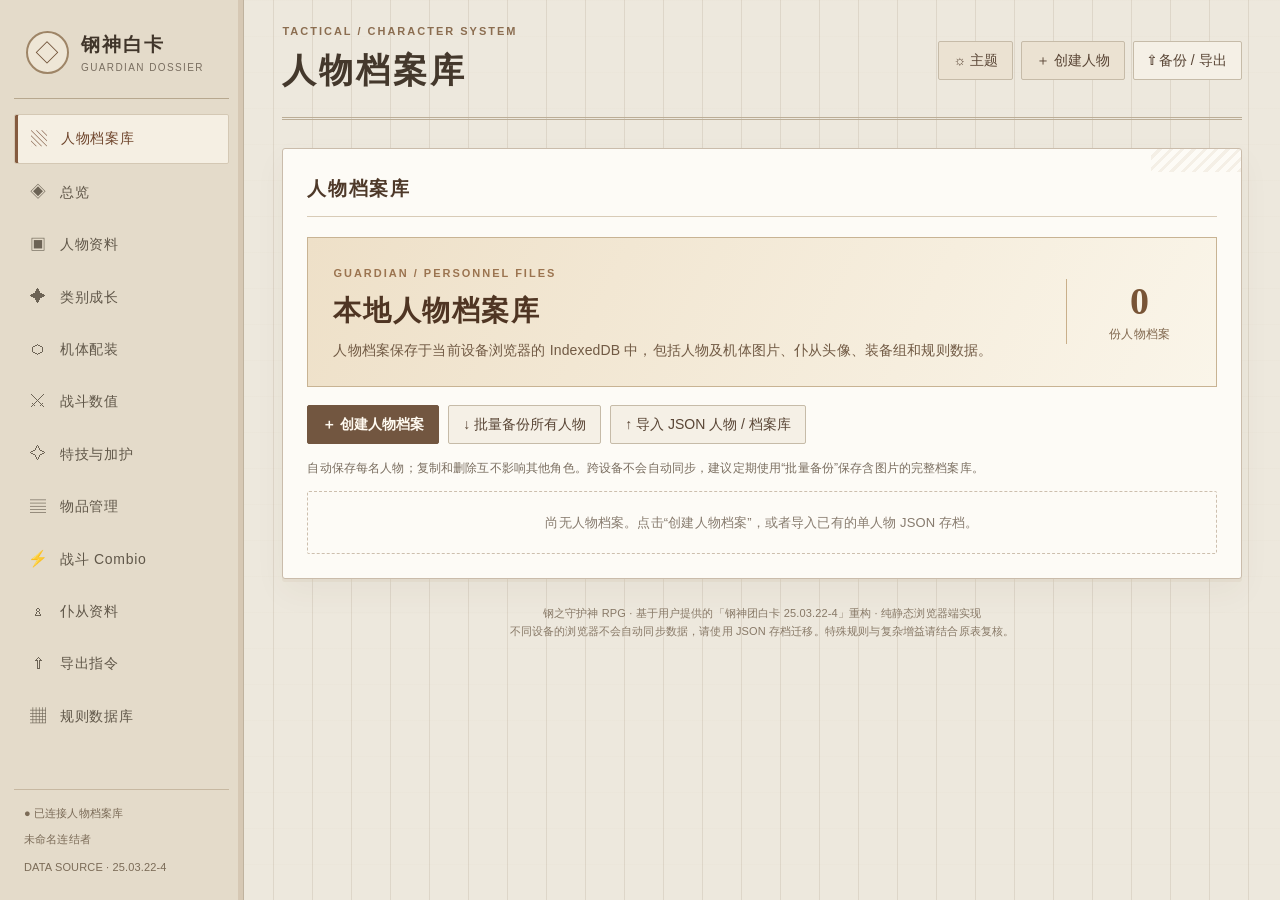
==== index.html @ dcc7971b "Add files via upload" ====
<!doctype html><html lang="zh-CN"><head><meta charset="utf-8"><meta name="viewport" content="width=device-width,initial-scale=1,user-scalable=yes"><meta name="theme-color" content="#0b111e"><meta name="description" content="钢之守护神 RPG 人物白卡网页版，离线角色管理、战斗计算、装备、特技、机器人指令导出。"><title>钢神白卡 · 跨端角色管理</title><style>
:root{--bg:#0b111e;--surface:#121c2b;--surface2:#182538;--line:#293a4f;--text:#ebf2ff;--muted:#93a8c1;--accent:#64d8e4;--accent2:#788cff;--orange:#ffca83;--danger:#ff8394;--good:#65e3b1;--input:#0c1625;--shadow:0 20px 55px #02050a40;--radius:16px;color-scheme:dark}*{box-sizing:border-box}html{scroll-behavior:smooth}body{margin:0;min-height:100vh;background:radial-gradient(circle at 85% -15%,#223c5b 0,transparent 40%),var(--bg);color:var(--text);font:14px/1.55 -apple-system,BlinkMacSystemFont,"Segoe UI","Noto Sans SC","Microsoft Yahei",sans-serif}button,input,select,textarea{font:inherit}button{cursor:pointer}a{color:var(--accent)}::selection{background:#4b8793;color:white}.layout{display:grid;grid-template-columns:244px minmax(0,1fr);min-height:100vh}.sidebar{position:sticky;top:0;align-self:start;height:100vh;background:#0a1321ed;border-right:1px solid var(--line);padding:24px 14px;display:flex;flex-direction:column;gap:15px;z-index:4}.brand{display:flex;align-items:center;gap:12px;padding:5px 12px 21px;border-bottom:1px solid var(--line)}.mark{display:grid;place-items:center;width:43px;height:43px;border:1px solid #6ce4f388;background:linear-gradient(135deg,#1c4c5e,#273458);border-radius:12px;color:#c3fbff;font-size:24px;box-shadow:0 0 32px #36bcca2b}.brand strong{font-size:17px;letter-spacing:2px}.brand small{color:var(--muted);display:block;letter-spacing:1.4px;font-size:10px}.navlist{display:grid;gap:4px;overflow:auto}.navlink{background:transparent;color:var(--muted);border:0;border-radius:10px;width:100%;text-align:left;display:flex;gap:10px;align-items:center;padding:11px 13px}.navlink:hover{background:#1b2c3f;color:var(--text)}.navlink.active{background:linear-gradient(90deg,#213d4d,#1e3148);color:#b7f5ff;box-shadow:inset 3px 0 var(--accent)}.navlink .symbol{font-size:16px;opacity:.9;width:23px;text-align:center}.side-bottom{margin-top:auto;color:var(--muted);font-size:11px;padding:14px 10px 0;border-top:1px solid var(--line)}.side-bottom b{color:var(--good)}.main{min-width:0;padding:22px clamp(18px,3vw,48px) 60px;max-width:1550px;width:100%;margin:0 auto}.topbar{display:flex;justify-content:space-between;gap:20px;align-items:center;margin-bottom:28px}.crumb{font-size:11px;color:var(--muted);letter-spacing:2px;text-transform:uppercase}.topbar h1{font-size:clamp(24px,2.5vw,34px);letter-spacing:1px;margin:3px 0 0;font-weight:750}.topbuttons{display:flex;flex-wrap:wrap;gap:8px}.btn{border:1px solid var(--line);background:#1b2c40;color:var(--text);border-radius:10px;padding:9px 14px;line-height:1.35;transition:.15s}.btn:hover{border-color:var(--accent);transform:translateY(-1px)}.btn.primary{background:linear-gradient(120deg,#36bdcc,#6d91d3);border-color:transparent;color:#081723;font-weight:800}.btn.ghost{background:transparent}.btn.danger{color:var(--danger);border-color:#804a57}.btn.small{padding:5px 9px;font-size:12px}.panel{border:1px solid var(--line);border-radius:var(--radius);background:linear-gradient(145deg,#172336 0%,#101b2a 95%);padding:23px;box-shadow:var(--shadow);min-width:0}.panel+.panel{margin-top:18px}.panelhead{display:flex;justify-content:space-between;align-items:center;gap:10px;margin-bottom:17px}.panelhead h2,.panel h2{font-size:17px;margin:0;letter-spacing:.4px}.panelhead .sub,.help{color:var(--muted);font-size:12px}.panel h3{font-size:13px;color:var(--accent);letter-spacing:1px;margin:15px 0 11px}.grid{display:grid;gap:15px}.two{grid-template-columns:repeat(2,minmax(0,1fr))}.three{grid-template-columns:repeat(3,minmax(0,1fr))}.four{grid-template-columns:repeat(4,minmax(0,1fr))}.five{grid-template-columns:repeat(5,minmax(0,1fr))}.statgrid{display:grid;grid-template-columns:repeat(4,minmax(0,1fr));gap:13px;margin:20px 0}.statbox{border:1px solid var(--line);background:#172537a3;padding:18px;border-radius:14px}.statbox .k{font-size:12px;color:var(--muted)}.statbox .v{font-size:28px;letter-spacing:1px;font-weight:760;line-height:1.4;margin-top:5px}.statbox .v em{font-size:12px;color:var(--muted);font-style:normal;font-weight:400}.hero{background:linear-gradient(115deg,#203b4e,#192640 62%,#1e2445);border:1px solid #54758c;border-radius:19px;padding:29px 30px;display:flex;gap:20px;justify-content:space-between;overflow:hidden;position:relative}.hero:after{content:'G U A R D I A N';position:absolute;font-size:100px;letter-spacing:-6px;font-weight:900;right:-80px;top:15px;color:#ffffff08;pointer-events:none}.hero small{color:var(--accent);letter-spacing:3px;font-size:11px}.hero h2{font-size:28px;margin:6px 0 7px}.hero p{margin:0;color:#c2d1e5;max-width:650px}.hero .capsule{border:1px solid #86dae069;color:#b5f8ff;padding:7px 13px;height:fit-content;border-radius:50px;white-space:nowrap;z-index:1}.field{display:flex;flex-direction:column;gap:6px;min-width:0}.field>span{font-size:12px;color:var(--muted);font-weight:550}.field input,.field select,.field textarea,.search{width:100%;color:var(--text);border:1px solid #33475e;border-radius:9px;background:var(--input);outline:0;padding:10px 11px;min-height:41px;transition:border-color .16s}.field textarea{min-height:86px;resize:vertical}.field input:focus,.field select:focus,.field textarea:focus,.search:focus{border-color:var(--accent);box-shadow:0 0 0 3px #4bbccc20}input[type=number]{font-variant-numeric:tabular-nums}select option{background:#132235}.splitline{border:0;border-top:1px solid var(--line);margin:20px 0}.sectionintro{color:var(--muted);font-size:13px;margin:-4px 0 22px}.segment{display:flex;gap:8px;flex-wrap:wrap;margin-bottom:15px}.pill{border-radius:100px;border:1px solid var(--line);color:var(--muted);background:var(--surface);padding:7px 12px}.pill.active{background:#255061;color:#c8fbff;border-color:#4eaabb}.ability{display:grid;grid-template-columns:repeat(6,1fr);gap:12px}.abilitycard{border:1px solid var(--line);border-radius:12px;padding:15px;text-align:center;background:#0e1a29}.abilitycard b{font-size:21px;display:block;margin:5px}.abilitycard small{color:var(--muted)}.tablewrap{overflow:auto;border:1px solid var(--line);border-radius:12px}table{border-collapse:collapse;width:100%;min-width:620px}th,td{padding:11px 12px;border-bottom:1px solid #24354a;text-align:left;white-space:nowrap}th{background:#1c2c40;color:#bcd0e8;font-size:12px;font-weight:650}tr:last-child td{border-bottom:0}td{font-variant-numeric:tabular-nums}td.numeric{text-align:right;font-weight:700;color:#d2e9ff}td.subval{color:var(--muted)}td.name{font-weight:700;color:#d8f8ff}td input{min-width:65px;padding:6px 8px;max-width:135px}td .field{display:inline-flex}td .field input{min-height:33px}.tablefoot{padding:12px;color:var(--muted);font-size:12px}.tag{background:#284658;color:#8de5ef;border-radius:7px;padding:3px 7px;font-size:11px}.empty{padding:20px;border:1px dashed #3c5168;border-radius:12px;color:var(--muted);font-size:13px;text-align:center}.catalog{display:grid;grid-template-columns:1fr;gap:9px;max-height:490px;overflow:auto;padding:2px}.catalogitem{border:1px solid #2b3d51;border-radius:11px;background:#101c2b;padding:12px 14px;display:flex;justify-content:space-between;align-items:flex-start;gap:12px}.catalogitem p{font-size:12px;color:#a8b9d0;margin:7px 0 0;line-height:1.65}.catalogitem h4{margin:0;font-size:14px}.catalogitem small{color:var(--accent);margin-left:7px}.selectedlist{display:flex;flex-wrap:wrap;gap:8px}.selectedlist .chip{border:1px solid #3a6571;border-radius:9px;padding:8px 10px;color:#c9f1f7;background:#213746}.chip button{border:none;background:transparent;color:#f4abb5;padding:0 0 0 9px;font-weight:700}.notice{padding:13px 15px;border-left:3px solid #8ec6d4;background:#1b3541;border-radius:0 9px 9px 0;color:#cce0f0;font-size:12px;margin-bottom:17px}.warn{border-color:#ffbd75;background:#4c352644}.toolbar{display:flex;gap:9px;flex-wrap:wrap;align-items:center;margin-bottom:14px}.toolbar .search{max-width:330px}.output{border:1px solid #2b4056;background:#0a1523;color:#bde8df;padding:15px;border-radius:12px;max-height:250px;overflow:auto;white-space:pre-wrap;word-break:break-all;font:11px/1.65 Consolas,Monaco,monospace;margin:12px 0}.inputinline{display:flex;gap:8px;flex-wrap:wrap}.inputinline input,.inputinline select{min-width:145px;flex:1;padding:8px 11px;background:var(--input);border:1px solid var(--line);color:var(--text);border-radius:8px}.kicker{letter-spacing:2px;text-transform:uppercase;font-size:11px;color:var(--accent);font-weight:700}.mini{font-size:12px;color:var(--muted)}.footer{padding:25px 0;text-align:center;color:#7791ad;font-size:11px}.toast{position:fixed;bottom:22px;right:22px;background:#1e4650;color:#e5ffff;padding:13px 19px;border:1px solid #56b9c3;border-radius:12px;box-shadow:var(--shadow);z-index:30;max-width:340px}.hide{display:none!important}body.light{--bg:#edf3f9;--surface:#fff;--surface2:#f0f5fc;--line:#cbd7e5;--text:#17273c;--muted:#5a718d;--accent:#047b8e;--accent2:#495bbf;--orange:#b6742b;--danger:#b5314c;--good:#06734e;--input:#f5f9fd;--shadow:0 10px 35px #1c355014;color-scheme:light;background:#f1f6fa}body.light .sidebar{background:#e6eef6}body.light .navlink:hover{background:#d8e6f0}body.light .navlink.active{background:#c9e6e9;color:#146174}body.light .panel{background:linear-gradient(145deg,#fff,#f4f8fc)}body.light .hero{background:linear-gradient(110deg,#e4f5f7,#dfe7f6);border-color:#b3d5e6}body.light .hero p{color:#4a657e}body.light .hero .capsule{color:#246b78;border-color:#8ec8d2}body.light .btn{background:#e2edf6}body.light .btn.primary{background:linear-gradient(120deg,#60c9d2,#9caeed)}body.light .field input,body.light .field textarea,body.light .field select,body.light .search,body.light .inputinline input,body.light .inputinline select{color:var(--text);border-color:#b9c9da}body.light .statbox,body.light .abilitycard{background:#f7fafc}body.light th{background:#e5eff7;color:#35506b}body.light td{border-color:#d7e2ec}body.light td.numeric,body.light td.name{color:#194b65}body.light .catalogitem{background:#f4f8fc;border-color:#d0dce9}body.light .catalogitem p{color:#56708a}body.light .output{background:#e8f1f9;color:#1d5360;border-color:#c4d7e5}body.light .notice{background:#e3f4f6;color:#356072}body.light .chip{background:#dceff3;color:#216373}body.light .tag{background:#dceaf4;color:#175577}body.light .pill{background:#edf3f9}body.light .pill.active{background:#d1ecef;color:#06637a}body.light .hero:after{color:#2035500c}@media(max-width:1100px){.five{grid-template-columns:repeat(3,1fr)}.four,.statgrid{grid-template-columns:repeat(2,1fr)}}@media(max-width:820px){.layout{display:block}.sidebar{height:auto;position:sticky;top:0;padding:9px 12px;border-right:0;border-bottom:1px solid var(--line);gap:5px}.brand{padding:2px 2px 7px;border:0}.brand .mark{height:32px;width:32px;font-size:18px}.brand strong{font-size:13px}.brand small{display:none}.navlist{display:flex;overflow-x:auto;gap:6px;scrollbar-width:none}.navlist::-webkit-scrollbar{display:none}.navlink{white-space:nowrap;width:auto;padding:7px 10px;font-size:12px}.side-bottom{display:none}.main{padding:16px 13px 50px}.topbar{align-items:flex-start;flex-direction:column;gap:11px}.panel{padding:17px}.hero{padding:20px;flex-direction:column}.hero h2{font-size:23px}.hero .capsule{align-self:start}.ability{grid-template-columns:repeat(3,1fr)}.three{grid-template-columns:repeat(2,1fr)}.two{grid-template-columns:1fr}}@media(max-width:480px){.five,.four,.three{grid-template-columns:repeat(2,minmax(0,1fr))}.ability{gap:7px}.abilitycard{padding:9px}.abilitycard b{font-size:18px}.statgrid{gap:7px}.statbox{padding:11px}.statbox .v{font-size:21px}.topbuttons .btn{padding:7px 10px;font-size:12px}.panel{padding:13px}.hero{padding:17px}.btn{padding:8px 11px}}


/* ===================== DOSSIER / ARCHIVE THEME V2 ===================== */
:root{--bg:#ede8dd;--surface:#fdfaf3;--surface2:#f6f0e4;--line:#cfc4b0;--text:#302e29;--muted:#746d61;--accent:#785336;--accent2:#685d48;--orange:#b07c45;--danger:#9e483f;--good:#526b54;--input:#fffdf8;--shadow:0 3px 0 #d4c7b44a,0 13px 32px #5545310c;--radius:3px;color-scheme:light}
body{color:var(--text);background:linear-gradient(90deg,#7c644322 0 1px,transparent 1px) 0 0/39px 100%,repeating-linear-gradient(0deg,transparent 0,transparent 35px,#c3b69f14 36px),var(--bg);font:14px/1.65 "Noto Sans SC","Microsoft YaHei",Arial,sans-serif;letter-spacing:.15px}
.sidebar{background:#e4dbca;border-color:#bfb29e;padding-top:24px;box-shadow:inset -5px 0 #d6c8b4;}.brand{border-color:#b7a88f}.mark{background:#eee6d6;box-shadow:none;color:#705137;border-radius:50%;border:2px double #9e8567}.brand strong{font-family:"Noto Serif SC","Songti SC",SimSun,serif;font-size:19px;color:#40352a;letter-spacing:2px}.brand small{color:#796e60}.navlink{border-radius:2px;color:#605749;letter-spacing:.7px}.navlink:hover{background:#d8ccba;color:#4c3724}.navlink.active{background:#f5efe3;color:#6e442b;box-shadow:inset 3px 0 #845b3f;border:1px solid #d4c8b4}.side-bottom{color:#7b6b57;border-color:#c7b8a1}.side-bottom b{color:var(--good)}
.main{max-width:1600px}.crumb{color:#8b6d50;letter-spacing:2px;font-weight:700}.topbar{border-bottom:3px double #bbad96;padding-bottom:18px}.topbar h1{font-family:"Noto Serif SC","Songti SC",SimSun,serif;font-size:34px;font-weight:650;letter-spacing:3px;color:#44382c}
.btn{background:#f5f0e6;color:#594535;border-color:#c6bba8;border-radius:2px;box-shadow:none}.btn:hover{background:#eee3d2;border-color:#876344;transform:none}.btn.primary{background:#725640;color:#fffaf0;border-color:#725640;font-weight:650}.btn.primary:hover{background:#58402c}.btn.ghost{background:#ebe2d2}.btn.danger{color:#994a42;border-color:#bd968c}.pill{background:#f5f0e7;border-color:#c8b9a2;border-radius:2px;color:#756350}.pill.active{background:#e8dac3;color:#63432b;border-color:#937451}
.panel{background:#fdfbf6;border:1px solid #cabcab;border-radius:3px;box-shadow:var(--shadow);position:relative;padding:24px}.panel:before{content:"";position:absolute;top:0;right:0;width:90px;height:23px;background:repeating-linear-gradient(-45deg,#ddcfba44 0 3px,transparent 3px 8px);pointer-events:none}.panelhead{border-bottom:1px solid #d8cbb7;padding-bottom:11px;margin-bottom:20px}.panelhead h2,.panel h2{font-family:"Noto Serif SC","Songti SC",SimSun,serif;letter-spacing:1.6px;font-size:19px;color:#4e3929;font-weight:700}.panel h3{color:#865f3e;font-family:"Noto Serif SC","Songti SC",SimSun,serif;font-size:15px;letter-spacing:1px}.kicker{color:#9b7450}.panelhead .sub,.help{color:#84786a}.panel+.panel{margin-top:21px}.sectionintro,.mini{color:#7a6e60}
.field>span{color:#6b5d4b;font-size:12px;font-weight:650;letter-spacing:.6px}.field input,.field select,.field textarea,.search{background:var(--input);border:1px solid #c8bca9;color:#3b3027;border-radius:2px;min-height:42px}.field input:focus,.field select:focus,.field textarea:focus,.search:focus{box-shadow:0 0 0 3px #be9f6940;border-color:#957351}select option{background:#fffaf0}.field textarea{min-height:97px}.splitline{border-color:#d3c7b5}
.hero{background:linear-gradient(135deg,#fbf8f1 0%,#f4eddf 100%);border:1px solid #c1ae91;border-left:6px solid #785438;border-radius:2px;align-items:stretch;min-height:194px}.hero:after{content:'机 密 档 案';font-family:"Songti SC",SimSun,serif;font-size:65px;letter-spacing:8px;font-weight:800;color:#a78d6d17;right:15px;top:55px;transform:rotate(-12deg)}.hero h2{font-family:"Noto Serif SC","Songti SC",SimSun,serif;color:#4b3727;font-weight:700;font-size:32px;letter-spacing:2px}.hero p{color:#77695a}.hero small{color:#997651}.hero-seal{display:inline-block;border-top:1px solid #b5a18a;color:#947356;font-size:11px;margin-top:17px;padding-top:9px;letter-spacing:2px}.hero-portrait{height:152px;width:130px;min-width:130px;background:#ece5d7;border:6px solid #fffaf0;outline:1px solid #b9ac94;display:grid;place-items:center;align-self:center;z-index:1;box-shadow:0 3px 12px #705b3529}.hero-portrait img{display:block;height:100%;width:100%;object-fit:cover}.hero-portrait span{text-align:center;font:13px/1.9 "Songti SC",SimSun,serif;color:#a18d78}
.statbox{background:#f8f4eb;border:1px solid #d2c6b4;border-radius:2px;padding:16px}.statbox .k{color:#88755e;font-size:12px;letter-spacing:.8px}.statbox .v{color:#543d2e;font-family:Georgia,"Noto Serif SC","Songti SC",serif;font-size:27px;font-weight:700}.abilitycard{background:#f8f4eb;border-color:#d2c6b4;border-radius:2px}.abilitycard small{color:#826f5c}.abilitycard b{color:#59442d}
.tablewrap{border-color:#cfbfaa;border-radius:2px}th{background:#e9decd;color:#665039;font-weight:750;border-color:#d6c8b4}td{border-color:#e6daca}td.name{color:#6b492e}td.numeric{color:#65472f}td input{background:#fffbf5;color:#56412d;border:1px solid #c8b9a1;border-radius:2px}.tablefoot{color:#8a7b69}.tag{background:#ece0ce;color:#705039;border:1px solid #d7c1a2;border-radius:2px;font-weight:650}.notice{background:#f4ebdd;border-left:3px solid #a78660;color:#755a40;border-radius:0;padding:12px 14px}.warn{border-color:#c48759;background:#f8eee1}.catalogitem{background:#fffcf6;border-color:#ddd0bb;border-radius:2px}.catalogitem small{color:#987149}.catalogitem p{color:#766d62}.empty{color:#877b6e;border-color:#cdbfae;border-radius:2px}.chip{background:#ebe1d1!important;color:#5b4636!important;border-color:#c8b79e!important;border-radius:2px!important}.output{background:#f5eddf;color:#3a392f;border:1px solid #d6c8b4;border-radius:2px}.inputinline input,.inputinline select{background:var(--input);border-color:#c6b9a7;color:#493b2c;border-radius:2px}.footer{color:#887967}.toast{background:#5d503f;color:#fff8e9;border:1px solid #d9ba85;border-radius:2px}
.portrait-section{display:grid;grid-template-columns:minmax(240px,320px) minmax(0,1fr);gap:24px;align-items:start}.portrait-section>div:last-child{padding:14px 7px}.image-file-card{padding:10px;background:#f0e7d7;border:1px solid #bfae95;box-shadow:0 4px 0 #e0d1bd;max-width:380px}.image-file-top{font:10px Consolas,monospace;letter-spacing:1px;color:#7a6148;display:flex;justify-content:space-between;padding:3px 4px 10px}.file-stamp{color:#ad7854;border:1px solid #bc9072;padding:1px 5px;transform:rotate(3deg)}.image-file-view{height:280px;display:flex;align-items:center;justify-content:center;background:#e4d8c5;border:1px solid #c5b39d;overflow:hidden;position:relative}.image-file-view:after{content:"";position:absolute;inset:9px;border:1px dashed #a69a8552;pointer-events:none}.image-file-view img{width:100%;height:100%;object-fit:contain;display:block;position:relative;z-index:1}.image-file-placeholder{text-align:center;color:#87735c;font:18px/1.8 "Songti SC",SimSun,serif;letter-spacing:2px}.image-file-placeholder small{display:block;font:12px/1.8 sans-serif;letter-spacing:0}.image-file-caption{display:flex;justify-content:space-between;gap:10px;align-items:center;padding:10px 4px;border-bottom:1px solid #c9b69e}.image-file-caption small{color:#796b58}.image-actions{display:flex;flex-wrap:wrap;gap:9px;padding-top:12px}.image-file-card p.mini{margin:10px 3px 0;font-size:11px}
.skill-file{border:1px solid #d5c5ab;background:#fdfaf4;margin:10px 0;border-radius:2px}.skill-file summary{display:flex;align-items:center;gap:13px;flex-wrap:wrap;cursor:pointer;padding:13px 15px;list-style:none}.skill-file summary::-webkit-details-marker{display:none}.skill-file[open] summary{background:#eee2d0;border-bottom:1px solid #d6c6ae}.skill-file summary strong{font:700 15px "Noto Serif SC","Songti SC",serif;color:#634529}.file-number{font:10px Consolas,monospace;color:#987b59;border-right:1px solid #bbaa92;padding-right:13px}.skill-expand{font-size:11px;margin-left:auto;color:#8a725a}.skill-file-body{padding:16px}.skill-file-body .field textarea{min-height:125px}
.annotated{position:relative;display:inline-flex;align-items:baseline;gap:5px;cursor:help;border-bottom:1px dotted #ac9273;outline-offset:3px}.note-pin{font:10px/1 sans-serif;color:#a78257;vertical-align:super;opacity:.8}.field-help{margin-left:5px;border:0;font-weight:500}.field-help .note-pin{font-size:12px}#doc-tooltip{position:fixed;z-index:99;pointer-events:none;opacity:0;visibility:hidden;background:#362f28;color:#fff7e9;border:1px solid #baa17c;box-shadow:0 9px 28px #29251e4a;padding:12px 15px;font:12px/1.7 "Noto Sans SC",sans-serif;white-space:pre-wrap;overflow-wrap:anywhere;max-height:min(420px,75vh);overflow:auto;border-radius:3px;transition:opacity .1s}#doc-tooltip.visible{opacity:1;visibility:visible}
body.night{--bg:#201f1c;--surface:#282720;--surface2:#333028;--line:#555046;--text:#e3d9c6;--muted:#ad9f88;--accent:#d7b387;--accent2:#ab937b;--input:#312e26;--shadow:0 10px 22px #0004;color-scheme:dark;background:#201f1c}
body.night .sidebar{background:#28251f;border-color:#5e5446;box-shadow:inset -5px 0 #282621}body.night .brand strong,body.night .topbar h1,body.night .panelhead h2,body.night .panel h2,body.night .hero h2{color:#ebd8ba}body.night .brand,body.night .topbar{border-color:#655946}body.night .mark{background:#3a332a;color:#d7b18e}body.night .navlink{color:#beb09a}body.night .navlink.active,body.night .navlink:hover{background:#3e352b;color:#ead3b1;border-color:#675640}body.night .panel,body.night .catalogitem,body.night .skill-file{background:#2c2a25;border-color:#665b4d}body.night .panelhead{border-color:#5a5145}body.night .btn,body.night .pill{background:#3b362e;color:#e7d2b5;border-color:#645847}body.night .btn.primary{background:#987350;color:#fff7eb}body.night .pill.active,body.night .skill-file[open] summary{background:#544536;color:#e7d6bf}body.night .hero{background:#353027;border-color:#786147}body.night .hero p,body.night .panelhead .sub{color:#ac9c87}body.night .hero-portrait{background:#3e372e;border-color:#544a3c;outline-color:#837053}body.night .statbox,body.night .abilitycard,body.night .image-file-card{background:#36312a;border-color:#645844}body.night .statbox .v,body.night .abilitycard b{color:#e4c8a5}body.night .field input,body.night .field textarea,body.night .field select,body.night .search,body.night td input,body.night .inputinline input{background:#302d28;border-color:#665b4d;color:#ece0c8}body.night .field>span,body.night .statbox .k{color:#beaa90}body.night th{background:#453a2d;color:#f0dec1}body.night td{border-color:#514838}body.night td.name,body.night td.numeric{color:#e7c49c}body.night .notice,body.night .tag,body.night .chip{background:#43382a!important;color:#ddc19f!important;border-color:#725739!important}body.night .catalogitem p,body.night .mini,body.night .sectionintro{color:#b6a791}body.night .image-file-view{background:#433a30;border-color:#76634c}body.night .image-file-placeholder{color:#bda88d}body.night .output{background:#25241f;color:#d8cdad;border-color:#5c5041}body.night .skill-file summary strong{color:#f0d5b0}body.night .skill-file[open] summary{border-color:#6a5948}
@media(max-width:840px){.portrait-section{grid-template-columns:minmax(0,1fr)}.image-file-card{width:100%;margin:auto}.portrait-section>div:last-child{padding:5px}.sidebar{background:#e7ddce;box-shadow:none}.topbar h1{font-size:27px}.hero{flex-direction:row;gap:14px}.hero-portrait{min-width:88px;width:88px;height:112px}}
@media(max-width:550px){.hero{padding:18px;min-height:135px}.hero h2{font-size:22px}.hero-portrait{min-width:75px;width:75px;height:94px;border-width:3px}.panel{padding:16px}.panelhead h2{font-size:17px}.image-file-view{height:250px}.skill-file summary{gap:8px}.skill-expand{width:100%;text-align:right}.hero:after{font-size:28px}.field>span{font-size:12px}}

@media(max-width:820px){body{font-size:15px}.topbuttons{width:100%}.topbuttons .btn{flex:1 1 calc(50% - 8px);text-align:center;justify-content:center}.toolbar .btn{flex:1 1 calc(50% - 8px);text-align:center}.panel .toolbar{align-items:stretch}.main{padding-bottom:calc(72px + env(safe-area-inset-bottom,0px))}.output{max-height:200px}}
@media(max-width:550px){.topbuttons .btn,.toolbar .btn,.image-actions .btn{flex:1 1 100%}.btn{min-height:42px}.field input,.field select,.field textarea,.search{font-size:16px}.tablewrap{overflow:auto;-webkit-overflow-scrolling:touch}.hero p{font-size:13px}.statbox .v{font-size:19px}.main{padding-left:10px;padding-right:10px}}


/* Identity sign-off: calligraphic name with a real editable field beneath. */
.identity-sheet{min-height:370px;display:flex;flex-direction:column;gap:18px;padding:24px 28px!important;border:1px solid #d6c4a6;background:radial-gradient(circle at 94% 20%,#e7d9c358,transparent 33%),linear-gradient(140deg,#fcf9f1,#f8f1e6);position:relative;overflow:hidden}
.identity-sheet:after{content:'PERSONNEL FILE';position:absolute;right:-22px;bottom:34px;font:700 54px Georgia,serif;color:#a07d5910;transform:rotate(-8deg);pointer-events:none}
.identity-sheet-top{display:flex;align-items:center;justify-content:space-between;gap:10px;flex-wrap:wrap}
.identity-stamp{border:1px solid #a8775b;color:#92684c;letter-spacing:2px;font-size:11px;padding:5px 9px;transform:rotate(4deg)}
.identity-signature{padding:16px 0 8px;position:relative;max-width:720px;z-index:1}
.signature-heading{font:600 13px 'Noto Serif SC','Songti SC',serif;color:#876f55;letter-spacing:2px}.signature-heading small{font:10px Georgia,serif;letter-spacing:1.6px;margin-left:14px;color:#af9980}
.signature-line{display:flex;align-items:center;justify-content:space-between;min-height:104px;border-bottom:2px solid #a48c6e;position:relative;padding:12px 28px 5px 10px}
.signature-line:after{content:'';position:absolute;bottom:-6px;right:0;width:42px;height:1px;background:#a48c6e}
.signature-ink{font-family:'STKaiti','KaiTi','Kaiti SC','DFKai-SB','Noto Serif CJK SC','Noto Serif SC',serif;font-size:clamp(34px,3.5vw,57px);font-style:italic;letter-spacing:5px;line-height:1.5;color:#3d2c23;text-shadow:1px 1px 0 #946a4220;overflow-wrap:anywhere}
.signature-end{font-family:serif;font-size:31px;line-height:1;color:#aa9071;opacity:.62;margin-left:12px}.signature-caption{font:11px/1.5 'Noto Serif SC',serif;letter-spacing:1px;color:#967e64;margin-top:10px}
.identity-facts{display:grid;grid-template-columns:repeat(2,minmax(0,1fr));gap:12px 24px;padding:15px 0 3px;border-top:1px dashed #ccb99d;z-index:1}
.identity-facts div{display:flex;gap:8px;flex-direction:column;min-width:0}.identity-facts span{font-size:11px;letter-spacing:1px;color:#8f7b61}.identity-facts strong{font:600 16px/1.5 'Noto Serif SC','Songti SC',serif;color:#574331;overflow-wrap:anywhere}
.identity-footnote{margin-top:auto!important;font-size:11px!important;z-index:1}
.signature-name-field .signature-name-input{font:italic 23px/1.5 'STKaiti','KaiTi','Kaiti SC','Noto Serif CJK SC',serif;letter-spacing:3px;border:0!important;border-bottom:2px solid #bfa686!important;border-radius:0!important;background:#fcf8ef!important;padding-left:10px}
.signature-name-field .signature-name-input:focus{box-shadow:none!important;border-bottom-color:#7e5233!important}
body.night .identity-sheet{border-color:#625746;background:linear-gradient(140deg,#302b25,#29251f)}body.night .identity-signature{color:#e7d6c1}body.night .identity-facts{border-color:#665644}body.night .identity-facts strong,body.night .signature-ink{color:#e6d4ba}body.night .signature-name-field .signature-name-input{background:#2c2822!important;color:#e5d6c3!important}
/* Ensure navigation can never become an invisible flex child. */
.sidebar #navigation{flex:1 1 auto;min-height:0;align-content:start}.sidebar #navigation .navlink{min-height:42px}
@media(max-width:820px){.sidebar #navigation{flex:0 0 auto;min-height:unset}.identity-sheet{min-height:unset;padding:18px!important}.identity-facts{gap:11px}.signature-line{min-height:74px}.signature-ink{font-size:37px}}
@media(max-width:480px){.identity-sheet{padding:15px!important}.identity-facts{grid-template-columns:repeat(2,minmax(0,1fr));gap:10px}.signature-heading small{display:block;margin:5px 0 0}.signature-line{min-height:67px}.signature-ink{font-size:32px;letter-spacing:2px}.signature-name-field .signature-name-input{font-size:22px}}

@media(max-width:550px){.topbuttons{display:grid;grid-template-columns:repeat(2,minmax(0,1fr));gap:7px}.topbuttons .btn{min-width:0;width:100%;flex:auto}.topbuttons .btn:last-child{grid-column:1/-1}}
/* v3: category limits / background archive / named equipment sets */
.level-overview{display:grid;grid-template-columns:repeat(3,minmax(0,1fr));gap:13px;margin:14px 0 19px}
.level-overview>div{padding:16px 20px;border:1px solid #c5ad8c;background:#f2e7d4;display:flex;flex-direction:column;gap:3px}
.level-overview small{font-size:12px;letter-spacing:1px;color:#82694d}
.level-overview b{font-size:27px;font-family:'Noto Serif SC','Songti SC',serif;line-height:1.4;color:#523b2a}
.level-overview em{font-style:normal;font:14px 'Noto Sans SC',sans-serif;color:#a18b6f}
.category-card{background:#faf6ed!important;border-color:#d9c7ae!important}
.category-card .mini b{color:#725034}
.identity-story{display:grid;grid-template-columns:1fr;gap:13px;position:relative;z-index:1;min-width:0}
.identity-story>div{border-left:2px solid #bba17b;padding-left:13px;min-width:0}
.identity-story span{font-size:11px;letter-spacing:2px;color:#917654;font-weight:700}
.identity-story p{font:13px/1.85 'Noto Serif SC','Songti SC',serif;color:#5f4b36;white-space:pre-wrap;overflow-wrap:anywhere;margin:5px 0 0;max-height:180px;overflow-y:auto}
.gear-set-save{display:flex;align-items:end}
.gear-set-save .field{flex:1 1 250px;max-width:520px}
.gear-set-save .btn{min-height:41px}
.gear-set-list{display:grid;gap:9px}
.gear-set-row,.gear-export-entry{border:1px solid #d3c1a7;background:#faf6ed;padding:13px 14px}
.gear-set-row{display:flex;align-items:center;justify-content:space-between;gap:13px}
.gear-set-heading,.gear-set-actions,.gear-export-head{display:flex;align-items:center;gap:12px;flex-wrap:wrap}
.gear-set-heading b{font:700 16px 'Noto Serif SC','Songti SC',serif;color:#4d3624}
.gear-set-heading small{color:#826b52}
.gear-set-actions{justify-content:flex-end}
.gear-export-entry{margin:12px 0}
.gear-export-entry .output{margin-bottom:0}
.gear-export-head .btn{margin-left:auto}
.invalid-note{color:#9a432f;font-weight:700}
.equip-identity-fields{margin-bottom:18px;padding-bottom:18px;border-bottom:1px dashed #cdb99a}
#doc-tooltip{max-height:min(300px,60dvh);z-index:1000;line-height:1.65;width:max-content;max-width:min(360px,calc(100vw - 24px));box-shadow:0 6px 18px #2116084b;transition:none}
body.night .identity-story p{color:#d4c0a3}
body.night .level-overview>div,body.night .category-card,body.night .gear-set-row,body.night .gear-export-entry{background:#302b24!important;border-color:#685743!important}
body.night .level-overview b,body.night .gear-set-heading b{color:#f0d5b4}
body.night .level-overview small,body.night .level-overview em{color:#bda181}
@media(max-width:820px){.level-overview{gap:7px}.level-overview>div{padding:11px}.gear-set-row{flex-wrap:wrap}.gear-set-actions{width:100%;justify-content:flex-start}}
@media(max-width:550px){.level-overview b{font-size:21px}.level-overview small{font-size:10px}.identity-story p{max-height:150px}.gear-set-save .field{max-width:none;flex:1 1 100%}.gear-export-head .btn{width:100%;margin-left:0}}
/* NPC portrait: independent image attachment per servant */
.servant-profile{display:grid;grid-template-columns:184px minmax(0,1fr);gap:20px;align-items:start}
.servant-portrait{min-width:0;padding:10px;border:1px solid var(--line);background:var(--surface2,#f2e9d8);border-radius:10px}
.servant-portrait-image{height:215px;display:grid;place-items:center;overflow:hidden;border:1px dashed var(--line);background:var(--input);border-radius:5px;text-align:center;color:var(--muted);font-size:13px}
.servant-portrait-image img{width:100%;height:100%;object-fit:contain}
.servant-image-actions{display:flex;flex-wrap:wrap;gap:5px;margin-top:10px}
.servant-image-actions .btn{flex:1 1 auto}
.servant-entry{min-width:0}
.lifestyle-item{background:rgba(149,115,70,.06)}
.lifestyle-item .tag{margin-left:6px;white-space:nowrap}
@media(max-width:650px){.servant-profile{grid-template-columns:minmax(0,1fr)}.servant-portrait{max-width:220px;margin:0 auto;width:100%}.servant-portrait-image{height:210px}}
/* v4: offline IndexedDB multi-character dossier library */
.archive-library-intro{display:flex;justify-content:space-between;align-items:center;gap:20px;padding:23px 25px;border:1px solid #c8b393;background:linear-gradient(116deg,#eee0c8,#faf5e9);margin-bottom:18px}
.archive-library-intro h2{font:700 clamp(21px,2.2vw,30px)/1.35 'Noto Serif SC','Songti SC',serif;color:#4f3523;margin:8px 0}
.archive-library-intro p{color:#715a44;line-height:1.8;max-width:740px;margin:0}
.archive-library-count{display:flex;flex-direction:column;align-items:center;justify-content:center;min-width:125px;border-left:1px solid #c9af8a;padding-left:22px}
.archive-library-count strong{font:700 38px/1.2 'Noto Serif SC','Songti SC',serif;color:#785436}
.archive-library-count span{font-size:12px;color:#80674d;white-space:nowrap}
.archive-library-actions{margin:15px 0}
.archive-library-grid{display:grid;grid-template-columns:repeat(2,minmax(0,1fr));gap:17px;margin-top:21px}
.archive-person-card{min-width:0;display:flex;flex-direction:column;gap:13px;padding:17px;border:1px solid #d2bea1;background:#fcf9f0;box-shadow:0 8px 20px #4d35230a;position:relative}
.archive-person-card.current{border-color:#97704a;box-shadow:inset 0 3px #ac8760,0 8px 20px #4d35231c}
.archive-person-head{display:flex;align-items:flex-start;gap:15px;min-width:0}
.archive-person-image{width:110px;min-width:110px;height:141px;display:grid;place-items:center;overflow:hidden;background:#e5d7c0;border:5px solid #f3e8d7;outline:1px solid #c8af8c;color:#978168;text-align:center;font-size:11px;letter-spacing:1px}
.archive-person-image img{height:100%;width:100%;object-fit:contain}
.archive-person-identity{min-width:0;overflow-wrap:anywhere}
.archive-person-identity small{font-size:10px;color:#96765b;letter-spacing:2px}
.archive-person-identity h3{margin:8px 0 6px;font:700 22px/1.35 'Noto Serif SC','Songti SC',serif;color:#4b3827}
.archive-person-identity p{color:#6d5744;font-size:12px;margin:0 0 10px}
.archive-current{display:inline-block;margin-left:7px;font-size:11px;font-weight:700;color:#886444}
.archive-person-body{border-top:1px dashed #ccb595;padding-top:11px;font-size:12px;color:#806c59;line-height:1.9}
.archive-person-controls{display:grid;grid-template-columns:repeat(4,minmax(0,1fr));gap:7px;margin-top:auto}
.archive-person-controls .btn{padding:9px 4px;border-radius:4px;font-size:12px;min-height:39px;white-space:nowrap}
#savestatus.save-failed{color:#aa533f!important;font-weight:700}
body.night .archive-library-intro{background:linear-gradient(130deg,#302a23,#3b3128);border-color:#75614a}
body.night .archive-library-intro h2,body.night .archive-person-identity h3{color:#e7d6bd}
body.night .archive-library-intro p,body.night .archive-library-count span,body.night .archive-person-identity p,body.night .archive-person-body{color:#c2ac91}
body.night .archive-library-count{border-color:#6e543e}
body.night .archive-library-count strong{color:#f2d09c}
body.night .archive-person-card{background:#2e2923;border-color:#66543e}
body.night .archive-person-card.current{border-color:#aa845e}
body.night .archive-person-image{background:#443d34;outline-color:#7b664b;border-color:#3b3127}
body.night .archive-current{color:#d5ae7f}
@media(max-width:1100px){.archive-library-grid{grid-template-columns:minmax(0,1fr)}}
@media(max-width:820px){.archive-library-intro{padding:16px}.archive-library-count{min-width:85px;padding-left:13px}.archive-library-actions .btn{flex:1 1 160px}.archive-person-card{padding:13px}}
@media(max-width:480px){.archive-library-intro{align-items:flex-start;gap:9px}.archive-library-count{min-width:62px;padding-left:8px}.archive-library-count strong{font-size:29px}.archive-library-count span{font-size:10px}.archive-library-intro h2{font-size:21px}.archive-person-image{width:84px;min-width:84px;height:113px}.archive-person-identity h3{font-size:19px}.archive-person-controls{grid-template-columns:repeat(2,minmax(0,1fr))}.archive-person-controls .btn{font-size:12px}.archive-library-actions .btn{flex:1 1 100%}}


/* Item dossier cards: full-width, content-growing effects without horizontal table scrolling */
.item-record-list{display:grid;gap:17px;min-width:0}
.item-record{min-width:0;padding:18px 20px 20px;border:1px solid var(--line);background:var(--surface2);box-shadow:0 2px 0 #8a705219}
.item-record-auto{background:color-mix(in srgb,var(--surface2) 82%,#e5d0aa)}
.item-record-top{display:flex;align-items:center;justify-content:space-between;gap:12px;margin-bottom:17px;padding-bottom:12px;border-bottom:1px solid var(--line)}
.item-record-heading{display:flex;align-items:center;gap:10px;min-width:0;flex-wrap:wrap}
.item-record-heading strong{font-size:16px;color:var(--text);overflow-wrap:anywhere}
.item-record-number{font-size:10px;letter-spacing:1.8px;color:var(--accent);font-weight:700;white-space:nowrap}
.item-record-fields{display:grid;grid-template-columns:repeat(4,minmax(0,1fr));gap:12px 14px;min-width:0}
.item-record-fields .item-name-field{grid-column:span 2}
.item-record .field{min-width:0}
.item-record .field input,.item-record .field textarea{width:100%;max-width:none;min-width:0;box-sizing:border-box}
.item-record .field input{font-size:14px}
.item-effect-field{margin-top:18px;width:100%}
.item-record .item-effect-input{display:block;width:100%;min-height:110px;max-height:none;overflow-y:hidden;resize:none;white-space:pre-wrap;overflow-wrap:anywhere;line-height:1.85;padding:12px 14px;font-size:14px;font-family:inherit}
.item-readonly,.item-effect-readonly{display:block;border:1px solid var(--line);background:var(--input);color:var(--text);padding:10px 12px;overflow-wrap:anywhere;white-space:pre-wrap;font-size:14px;line-height:1.7;min-height:41px}
.item-effect-readonly{min-height:84px;padding:13px 14px;line-height:1.9}
@media(max-width:800px){.item-record-fields{grid-template-columns:repeat(2,minmax(0,1fr))}.item-record{padding:14px}.item-record-top{align-items:flex-start}.item-record .item-effect-input{font-size:16px}}
@media(max-width:450px){.item-record-fields{grid-template-columns:minmax(0,1fr)}.item-record-fields .item-name-field{grid-column:auto}.item-record-top{flex-wrap:wrap}.item-record-top>.btn{width:100%}}

/* Consistent 12-column item metadata alignment */
.item-record-fields{grid-template-columns:repeat(12,minmax(0,1fr))}
.item-record-fields .item-name-field{grid-column:span 6}
.item-record-fields .item-key-kind,.item-record-fields .item-key-timing,.item-record-fields .item-key-target{grid-column:span 2}
.item-record-fields .item-key-difficulty,.item-record-fields .item-key-cost,.item-record-fields .item-key-quantity,.item-record-fields .item-key-used{grid-column:span 3}
@media(max-width:800px){
 .item-record-fields .item-name-field{grid-column:span 12}
 .item-record-fields .item-key-kind,.item-record-fields .item-key-timing,.item-record-fields .item-key-target,.item-record-fields .item-key-difficulty{grid-column:span 6}
 .item-record-fields .item-key-cost,.item-record-fields .item-key-quantity,.item-record-fields .item-key-used{grid-column:span 4}
}


/* Collapsible item dossiers: same native details/summary semantics as skill dossiers. */
.item-record{padding:0;overflow:hidden}
.item-record-top{list-style:none;cursor:pointer;display:flex;align-items:center;justify-content:space-between;gap:12px;margin:0;padding:16px 20px;border-bottom:0;min-width:0;transition:background .15s}
.item-record-top::-webkit-details-marker{display:none}
.item-record-top::marker{content:''}
.item-record-top:hover{background:color-mix(in srgb,var(--surface2) 70%,var(--accent) 9%)}
.item-record-top:focus-visible{outline:2px solid var(--accent);outline-offset:-3px}
.item-record[open]>.item-record-top{border-bottom:1px solid var(--line);background:color-mix(in srgb,var(--surface2) 78%,#bba383 22%)}
.item-record-heading{display:flex;align-items:center;flex:1 1 0;gap:10px;min-width:0;flex-wrap:wrap}
.item-record-identity{min-width:0;font-size:16px;line-height:1.5;overflow-wrap:anywhere;color:var(--text)}
.item-record-identity strong{font-family:'Noto Serif SC','Songti SC',serif;font-weight:700}
.item-kind-suffix{font-size:14px;color:var(--muted);white-space:normal;font-weight:500}
.item-record-expand{font-size:12px;color:var(--muted);white-space:nowrap;margin-left:auto;flex:0 0 auto}
.item-record-expand span{display:inline-block;transition:transform .15s}
.item-record[open] .item-record-expand span{transform:rotate(180deg)}
.item-record[open] .item-record-expand{font-size:0}
.item-record[open] .item-record-expand::before{content:'收起';font-size:12px}
.item-record[open] .item-record-expand span{font-size:12px;margin-left:5px}
.item-record-body{padding:18px 20px 20px;min-width:0}
.item-record-actions{display:flex;align-items:center;justify-content:flex-end;gap:10px;margin-top:16px;flex-wrap:wrap}
.item-record-auto .item-record-actions{justify-content:flex-start}
@media(max-width:800px){.item-record-top{padding:14px}.item-record-body{padding:15px 14px 17px}}
@media(max-width:450px){.item-record-top{flex-wrap:nowrap;align-items:flex-start}.item-record-heading{gap:6px}.item-record-number{padding-right:8px}.item-record-expand{font-size:11px;margin-top:2px}.item-record-body{padding:14px 12px 16px}.item-record-identity{font-size:15px}.item-kind-suffix{font-size:13px}}

/* Badge-style category label for each item dossier (replaces [类别]). */
.item-record .item-kind-suffix{display:inline-flex;align-items:center;justify-content:center;max-width:100%;padding:3px 9px;border:1px solid var(--line);border-radius:3px;background:color-mix(in srgb,var(--surface2) 73%,#d3b28a 27%);color:var(--accent);font-size:11px;font-weight:600;line-height:1.55;white-space:normal;overflow-wrap:anywhere;letter-spacing:.02em}
.item-record-heading .item-record-identity{min-width:0}
@media(max-width:450px){.item-record .item-kind-suffix{font-size:11px;padding:2px 7px}}
</style></head><body><div class="layout"><aside class="sidebar"><div class="brand"><div class="mark">◇</div><div><strong>钢神白卡</strong><small>GUARDIAN DOSSIER</small></div></div><nav id="navigation" class="navlist" aria-label="页面导航"></nav><div class="side-bottom"><div id="savestatus"><b>●</b> 本地自动保存</div><div style="margin-top:8px" id="small-name">未命名连结者</div><div style="margin-top:10px">DATA SOURCE · 25.03.22-4</div></div></aside><main class="main"><header class="topbar"><div><div class="crumb">TACTICAL / CHARACTER SYSTEM</div><h1 id="page-title">角色总览</h1></div><div class="topbuttons"><button class="btn ghost" data-action="theme">☼ 主题</button><button class="btn ghost" data-action="new">＋ 创建人物</button><button class="btn" data-go="export">⇧ 备份 / 导出</button></div></header><div id="page-content"></div><footer class="footer">钢之守护神 RPG · 基于用户提供的「钢神团白卡 25.03.22-4」重构 · 纯静态浏览器端实现<br>不同设备的浏览器不会自动同步数据，请使用 JSON 存档迁移。特殊规则与复杂增益请结合原表复核。</footer></main></div><input type="file" id="import-file" accept=".json,application/json" hidden>
<input type="file" id="image-portrait" accept="image/png,image/jpeg,image/webp,image/gif,image/*" hidden>
<input type="file" id="image-mecha" accept="image/png,image/jpeg,image/webp,image/gif,image/*" hidden><script>
const DB={
  "classes": [
    {
      "名称": "强袭者",
      "加护": "托尔",
      "属性": {
        "体力": 4,
        "反射": 5,
        "知觉": 5,
        "理知": 4,
        "意志": 2,
        "幸运": 4
      },
      "说明": ""
    },
    {
      "名称": "传导者",
      "加护": "伊登",
      "属性": {
        "体力": 2,
        "反射": 5,
        "知觉": 3,
        "理知": 5,
        "意志": 5,
        "幸运": 4
      },
      "说明": ""
    },
    {
      "名称": "歼灭者",
      "加护": "奥丁",
      "属性": {
        "体力": 4,
        "反射": 5,
        "知觉": 5,
        "理知": 5,
        "意志": 3,
        "幸运": 2
      },
      "说明": ""
    },
    {
      "名称": "独行者",
      "加护": "伊登",
      "属性": {
        "体力": 4,
        "反射": 4,
        "知觉": 4,
        "理知": 4,
        "意志": 4,
        "幸运": 4
      },
      "说明": ""
    },
    {
      "名称": "骑士级",
      "加护": "海姆达尔",
      "属性": {
        "体力": 4,
        "反射": 5,
        "知觉": 5,
        "理知": 3,
        "意志": 3,
        "幸运": 4
      },
      "说明": "真实系高达、Z高达"
    },
    {
      "名称": "激突级",
      "加护": "布都御魂",
      "属性": {
        "体力": 6,
        "反射": 5,
        "知觉": 5,
        "理知": 2,
        "意志": 3,
        "幸运": 3
      },
      "说明": "机动武斗传"
    },
    {
      "名称": "超级级",
      "加护": "盖亚",
      "属性": {
        "体力": 5,
        "反射": 5,
        "知觉": 5,
        "理知": 2,
        "意志": 3,
        "幸运": 4
      },
      "说明": "以魔神为主的超级系机器人"
    },
    {
      "名称": "灾厄级",
      "加护": "赫尔",
      "属性": {
        "体力": 2,
        "反射": 3,
        "知觉": 5,
        "理知": 6,
        "意志": 4,
        "幸运": 4
      },
      "说明": "装甲核心、钢坦克"
    },
    {
      "名称": "魔幻级",
      "加护": "武御雷",
      "属性": {
        "体力": 3,
        "反射": 5,
        "知觉": 5,
        "理知": 4,
        "意志": 3,
        "幸运": 4
      },
      "说明": "丹拜因等"
    },
    {
      "名称": "同盟级",
      "加护": "布拉基",
      "属性": {
        "体力": 5,
        "反射": 4,
        "知觉": 3,
        "理知": 4,
        "意志": 4,
        "幸运": 4
      },
      "说明": "GN弓手、勇者系列僚机、天元突破"
    },
    {
      "名称": "闪电级",
      "加护": "埃吉尔",
      "属性": {
        "体力": 2,
        "反射": 6,
        "知觉": 6,
        "理知": 4,
        "意志": 2,
        "幸运": 4
      },
      "说明": "装甲骑兵、Knightmar"
    },
    {
      "名称": "古强者",
      "加护": "缪斯",
      "属性": {
        "体力": 3,
        "反射": 4,
        "知觉": 3,
        "理知": 5,
        "意志": 4,
        "幸运": 5
      },
      "说明": "杰刚小队长"
    },
    {
      "名称": "进取级",
      "加护": "巴德尔",
      "属性": {
        "体力": 4,
        "反射": 3,
        "知觉": 6,
        "理知": 5,
        "意志": 2,
        "幸运": 4
      },
      "说明": "macross、大和号"
    },
    {
      "名称": "领主级",
      "加护": "盖亚",
      "属性": {
        "体力": 3,
        "反射": 5,
        "知觉": 5,
        "理知": 5,
        "意志": 3,
        "幸运": 3
      },
      "说明": "newtype"
    },
    {
      "名称": "英灵级",
      "加护": "奥德",
      "属性": {
        "体力": 3,
        "反射": 5,
        "知觉": 6,
        "理知": 5,
        "意志": 3,
        "幸运": 2
      },
      "说明": "EVA、法芙娜、翼神传说"
    },
    {
      "名称": "战鸟级",
      "加护": "希亚费",
      "属性": {
        "体力": 2,
        "反射": 5,
        "知觉": 5,
        "理知": 5,
        "意志": 3,
        "幸运": 4
      },
      "说明": "以VF战机为主的三段可变形战斗机"
    },
    {
      "名称": "装甲恐龙",
      "加护": "尼奥尔德",
      "属性": {
        "体力": 6,
        "反射": 2,
        "知觉": 4,
        "理知": 2,
        "意志": 4,
        "幸运": 6
      },
      "说明": "索斯兽、盖塔里的机械恐龙"
    },
    {
      "名称": "奥迹级",
      "加护": "不动明王",
      "属性": {
        "体力": 1,
        "反射": 5,
        "知觉": 5,
        "理知": 5,
        "意志": 2,
        "幸运": 6
      },
      "说明": "魔装机神、Demonbane、雷加利亚"
    },
    {
      "名称": "金属生命",
      "加护": "提尔",
      "属性": {
        "体力": 6,
        "反射": 3,
        "知觉": 3,
        "理知": 3,
        "意志": 6,
        "幸运": 3
      },
      "说明": "勇者机器人、变形金刚"
    },
    {
      "名称": "震怒级",
      "加护": "伊登",
      "属性": {
        "体力": 2,
        "反射": 5,
        "知觉": 6,
        "理知": 5,
        "意志": 3,
        "幸运": 3
      },
      "说明": "游戏王、persona、铁人28、JOJO"
    },
    {
      "名称": "华丽金属",
      "加护": "赫尔莫德",
      "属性": {
        "体力": 3,
        "反射": 5,
        "知觉": 6,
        "理知": 2,
        "意志": 2,
        "幸运": 6
      },
      "说明": "五星物语、苍之流星、重战机"
    },
    {
      "名称": "梅丹佐级",
      "加护": "托尔",
      "属性": {
        "体力": 3,
        "反射": 5,
        "知觉": 5,
        "理知": 5,
        "意志": 2,
        "幸运": 4
      },
      "说明": "电脑战机"
    },
    {
      "名称": "超能级",
      "加护": "不动明王",
      "属性": {
        "体力": 5,
        "反射": 5,
        "知觉": 3,
        "理知": 3,
        "意志": 2,
        "幸运": 6
      },
      "说明": "弹劾凰、SRX、飞跃巅峰2"
    },
    {
      "名称": "模仿级",
      "加护": "赫尔",
      "属性": {
        "体力": 2,
        "反射": 3,
        "知觉": 5,
        "理知": 5,
        "意志": 3,
        "幸运": 6
      },
      "说明": "SEED系、G-Self"
    },
    {
      "名称": "三一级",
      "加护": "盖亚",
      "属性": {
        "体力": 3,
        "反射": 4,
        "知觉": 4,
        "理知": 4,
        "意志": 4,
        "幸运": 5
      },
      "说明": "盖塔机器人、创圣大天使、大凯王"
    },
    {
      "名称": "断罪级",
      "加护": "乌勒尔",
      "属性": {
        "体力": 3,
        "反射": 5,
        "知觉": 6,
        "理知": 5,
        "意志": 2,
        "幸运": 3
      },
      "说明": "J9、断空我、赞波特V、泰坦3、托来特G7"
    },
    {
      "名称": "步行战车",
      "加护": "尼奥尔德",
      "属性": {
        "体力": 3,
        "反射": 5,
        "知觉": 5,
        "理知": 3,
        "意志": 4,
        "幸运": 4
      },
      "说明": "战术机、高机动幻想"
    },
    {
      "名称": "山铜级",
      "加护": "齐格飞",
      "属性": {
        "体力": 2,
        "反射": 5,
        "知觉": 4,
        "理知": 6,
        "意志": 5,
        "幸运": 2
      },
      "说明": "以勇者王为主的勇者系列、古连泰沙、断空我NOVA"
    },
    {
      "名称": "协奏级",
      "加护": "巴德尔",
      "属性": {
        "体力": 6,
        "反射": 2,
        "知觉": 3,
        "理知": 2,
        "意志": 5,
        "幸运": 6
      },
      "说明": "妖精利昂、M7、M△"
    },
    {
      "名称": "重力子级",
      "加护": "奥丁",
      "属性": {
        "体力": 2,
        "反射": 5,
        "知觉": 5,
        "理知": 5,
        "意志": 1,
        "幸运": 6
      },
      "说明": "凶鸟、古兰森、黑天使"
    },
    {
      "名称": "英勇者",
      "加护": "布拉吉",
      "属性": {
        "体力": 1,
        "反射": 5,
        "知觉": 5,
        "理知": 5,
        "意志": 3,
        "幸运": 5
      },
      "说明": "机动警察、萨芬格尔"
    },
    {
      "名称": "战线指挥官",
      "加护": "缪斯",
      "属性": {
        "体力": 3,
        "反射": 2,
        "知觉": 6,
        "理知": 5,
        "意志": 4,
        "幸运": 4
      },
      "说明": "林有德、不可变形战舰"
    },
    {
      "名称": "要塞级",
      "加护": "内尔伽勒",
      "属性": {
        "体力": 3,
        "反射": 2,
        "知觉": 6,
        "理知": 5,
        "意志": 5,
        "幸运": 3
      },
      "说明": "大型MS、MA、钢巴斯塔、环太平洋"
    },
    {
      "名称": "方阵级",
      "加护": "海姆达尔",
      "属性": {
        "体力": 3,
        "反射": 5,
        "知觉": 4,
        "理知": 5,
        "意志": 3,
        "幸运": 4
      },
      "说明": "古铁、白骑士、亡灵"
    },
    {
      "名称": "祸津神",
      "加护": "布都御魂",
      "属性": {
        "体力": 2,
        "反射": 5,
        "知觉": 5,
        "理知": 5,
        "意志": 2,
        "幸运": 5
      },
      "说明": "武装机甲、装甲恶鬼村正、黑色残骸"
    },
    {
      "名称": "海王级",
      "加护": "埃吉尔",
      "属性": {
        "体力": 4,
        "反射": 5,
        "知觉": 3,
        "理知": 2,
        "意志": 4,
        "幸运": 6
      },
      "说明": "吉翁水产"
    },
    {
      "名称": "神鸟级",
      "加护": "赫尔莫德",
      "属性": {
        "体力": 4,
        "反射": 5,
        "知觉": 5,
        "理知": 5,
        "意志": 2,
        "幸运": 3
      },
      "说明": "黑百合、GP03等"
    },
    {
      "名称": "魔机级",
      "加护": "武御雷",
      "属性": {
        "体力": 2,
        "反射": 4,
        "知觉": 5,
        "理知": 4,
        "意志": 6,
        "幸运": 3
      },
      "说明": "骑士魔法"
    },
    {
      "名称": "启示录级",
      "加护": "莱瓦丁",
      "属性": {
        "体力": 1,
        "反射": 5,
        "知觉": 5,
        "理知": 6,
        "意志": 5,
        "幸运": 2
      },
      "说明": "高达W五小强与逆A"
    },
    {
      "名称": "马尔杜克级",
      "加护": "赫尔",
      "属性": {
        "体力": 3,
        "反射": 5,
        "知觉": 3,
        "理知": 5,
        "意志": 2,
        "幸运": 6
      },
      "说明": "钢铁侠，假面骑士"
    },
    {
      "名称": "北风级",
      "加护": "希亚费",
      "属性": {
        "体力": 3,
        "反射": 5,
        "知觉": 3,
        "理知": 5,
        "意志": 4,
        "幸运": 4
      },
      "说明": "BF"
    },
    {
      "名称": "贤者级",
      "加护": "密米尔",
      "属性": {
        "体力": 2,
        "反射": 2,
        "知觉": 6,
        "理知": 5,
        "意志": 3,
        "幸运": 6
      },
      "说明": ""
    },
    {
      "名称": "骑兵级",
      "加护": "乌勒尔",
      "属性": {
        "体力": 5,
        "反射": 3,
        "知觉": 3,
        "理知": 3,
        "意志": 5,
        "幸运": 5
      },
      "说明": ""
    },
    {
      "名称": "特快级",
      "加护": "齐格飞",
      "属性": {
        "体力": 5,
        "反射": 2,
        "知觉": 6,
        "理知": 2,
        "意志": 5,
        "幸运": 4
      },
      "说明": ""
    },
    {
      "名称": "圣像级",
      "加护": "俄尔普斯",
      "属性": {
        "体力": 1,
        "反射": 5,
        "知觉": 5,
        "理知": 5,
        "意志": 6,
        "幸运": 2
      },
      "说明": ""
    },
    {
      "名称": "棺俑级",
      "加护": "海姆达尔",
      "属性": {
        "体力": 1,
        "反射": 5,
        "知觉": 5,
        "理知": 6,
        "意志": 6,
        "幸运": 1
      },
      "说明": ""
    },
    {
      "名称": "圣堂级",
      "加护": "陪胪",
      "属性": {
        "体力": 2,
        "反射": 3,
        "知觉": 6,
        "理知": 6,
        "意志": 5,
        "幸运": 2
      },
      "说明": ""
    }
  ],
  "growth": {
    "强袭者": {
      "命中": [
        1,
        2,
        2,
        3,
        3,
        4,
        4,
        5,
        5,
        6,
        7,
        7,
        8,
        8,
        9,
        9,
        10,
        10,
        11,
        12
      ],
      "回避": [
        0,
        1,
        1,
        2,
        2,
        3,
        3,
        4,
        4,
        5,
        6,
        6,
        7,
        7,
        8,
        8,
        9,
        9,
        10,
        10
      ],
      "炮击": [
        1,
        2,
        2,
        3,
        3,
        4,
        4,
        5,
        5,
        6,
        7,
        7,
        8,
        8,
        9,
        9,
        10,
        10,
        11,
        12
      ],
      "防壁": [
        0,
        1,
        1,
        2,
        2,
        3,
        3,
        4,
        4,
        5,
        6,
        6,
        7,
        7,
        8,
        8,
        9,
        9,
        10,
        10
      ],
      "行动": [
        0,
        1,
        1,
        2,
        2,
        3,
        3,
        3,
        4,
        4,
        5,
        5,
        5,
        6,
        6,
        6,
        7,
        7,
        7,
        8
      ],
      "力场": [
        6,
        11,
        16,
        21,
        27,
        32,
        37,
        42,
        47,
        53,
        59,
        65,
        71,
        77,
        83,
        89,
        95,
        101,
        107,
        113
      ],
      "耐久": [
        2,
        4,
        6,
        8,
        10,
        12,
        14,
        16,
        18,
        20,
        22,
        24,
        26,
        28,
        30,
        32,
        34,
        36,
        38,
        40
      ],
      "感应": [
        3,
        6,
        9,
        12,
        15,
        18,
        21,
        24,
        27,
        30,
        33,
        36,
        39,
        42,
        45,
        48,
        51,
        54,
        57,
        60
      ],
      "攻击": [
        2,
        3,
        4,
        5,
        6,
        7,
        8,
        9,
        10,
        12,
        12,
        13,
        14,
        15,
        16,
        17,
        18,
        19,
        20,
        21
      ]
    },
    "传导者": {
      "命中": [
        1,
        2,
        2,
        3,
        3,
        4,
        4,
        5,
        5,
        6,
        6,
        7,
        7,
        8,
        8,
        9,
        9,
        10,
        10,
        11
      ],
      "回避": [
        1,
        2,
        2,
        3,
        3,
        4,
        4,
        5,
        5,
        6,
        7,
        8,
        9,
        9,
        10,
        11,
        11,
        12,
        13,
        14
      ],
      "炮击": [
        1,
        2,
        2,
        3,
        3,
        4,
        4,
        5,
        5,
        6,
        6,
        7,
        7,
        8,
        8,
        9,
        9,
        10,
        10,
        11
      ],
      "防壁": [
        1,
        2,
        2,
        3,
        3,
        4,
        4,
        5,
        5,
        6,
        7,
        8,
        8,
        9,
        9,
        10,
        10,
        11,
        12,
        12
      ],
      "行动": [
        1,
        2,
        2,
        3,
        3,
        4,
        4,
        5,
        5,
        6,
        7,
        8,
        8,
        9,
        9,
        10,
        10,
        11,
        12,
        13
      ],
      "力场": [
        8,
        16,
        24,
        32,
        41,
        49,
        57,
        65,
        74,
        83,
        92,
        100,
        110,
        120,
        128,
        140,
        150,
        160,
        170,
        180
      ],
      "耐久": [
        4,
        8,
        12,
        16,
        20,
        24,
        28,
        32,
        36,
        40,
        44,
        48,
        52,
        56,
        60,
        64,
        68,
        72,
        76,
        80
      ],
      "感应": [
        3,
        6,
        9,
        12,
        15,
        18,
        21,
        24,
        27,
        30,
        33,
        36,
        39,
        42,
        45,
        48,
        51,
        54,
        57,
        60
      ],
      "攻击": [
        1,
        2,
        2,
        3,
        3,
        4,
        4,
        5,
        5,
        6,
        7,
        7,
        8,
        9,
        9,
        10,
        11,
        11,
        12,
        13
      ]
    },
    "歼灭者": {
      "命中": [
        2,
        2,
        3,
        4,
        5,
        5,
        6,
        6,
        7,
        8,
        9,
        9,
        10,
        10,
        11,
        11,
        12,
        13,
        14,
        15
      ],
      "回避": [
        0,
        1,
        1,
        2,
        2,
        3,
        3,
        4,
        4,
        5,
        6,
        6,
        7,
        7,
        8,
        8,
        9,
        10,
        11,
        12
      ],
      "炮击": [
        2,
        2,
        3,
        4,
        5,
        5,
        6,
        6,
        7,
        8,
        9,
        9,
        10,
        10,
        11,
        11,
        12,
        13,
        14,
        15
      ],
      "防壁": [
        0,
        1,
        1,
        2,
        2,
        3,
        3,
        4,
        4,
        5,
        5,
        6,
        6,
        7,
        7,
        8,
        8,
        9,
        9,
        10
      ],
      "行动": [
        1,
        2,
        3,
        4,
        5,
        6,
        7,
        8,
        9,
        10,
        11,
        12,
        13,
        14,
        15,
        16,
        17,
        18,
        19,
        20
      ],
      "力场": [
        7,
        13,
        19,
        25,
        32,
        38,
        44,
        50,
        57,
        64,
        71,
        78,
        85,
        92,
        99,
        106,
        113,
        120,
        127,
        134
      ],
      "耐久": [
        3,
        7,
        11,
        15,
        19,
        23,
        27,
        31,
        35,
        39,
        43,
        47,
        51,
        55,
        59,
        63,
        67,
        71,
        75,
        79
      ],
      "感应": [
        4,
        8,
        12,
        16,
        20,
        24,
        28,
        32,
        36,
        40,
        44,
        48,
        52,
        56,
        60,
        64,
        68,
        72,
        76,
        80
      ],
      "攻击": [
        1,
        2,
        3,
        4,
        5,
        6,
        7,
        8,
        9,
        10,
        11,
        11,
        12,
        13,
        14,
        15,
        16,
        17,
        18,
        19
      ]
    },
    "独行者": {
      "命中": [
        2,
        2,
        3,
        4,
        5,
        5,
        6,
        6,
        7,
        8,
        9,
        9,
        10,
        10,
        11,
        11,
        12,
        13,
        14,
        15
      ],
      "回避": [
        1,
        2,
        2,
        3,
        3,
        4,
        4,
        5,
        5,
        6,
        7,
        8,
        9,
        9,
        10,
        11,
        11,
        12,
        13,
        14
      ],
      "炮击": [
        2,
        2,
        3,
        4,
        5,
        5,
        6,
        6,
        7,
        8,
        9,
        9,
        10,
        10,
        11,
        11,
        12,
        13,
        14,
        15
      ],
      "防壁": [
        1,
        2,
        2,
        3,
        3,
        4,
        4,
        5,
        5,
        6,
        7,
        8,
        9,
        9,
        10,
        11,
        11,
        12,
        13,
        14
      ],
      "行动": [
        2,
        2,
        3,
        4,
        5,
        5,
        6,
        7,
        8,
        9,
        11,
        11,
        13,
        13,
        15,
        16,
        18,
        19,
        21,
        22
      ],
      "力场": [
        6,
        12,
        18,
        24,
        30,
        36,
        42,
        48,
        54,
        60,
        66,
        72,
        78,
        84,
        92,
        96,
        102,
        108,
        114,
        120
      ],
      "耐久": [
        5,
        10,
        15,
        20,
        25,
        30,
        35,
        40,
        45,
        50,
        55,
        60,
        65,
        70,
        75,
        80,
        85,
        90,
        95,
        100
      ],
      "感应": [
        3,
        6,
        9,
        12,
        15,
        18,
        21,
        24,
        27,
        30,
        33,
        36,
        39,
        42,
        45,
        48,
        51,
        54,
        57,
        60
      ],
      "攻击": [
        1,
        2,
        3,
        4,
        5,
        6,
        7,
        8,
        9,
        10,
        11,
        12,
        13,
        14,
        15,
        16,
        17,
        18,
        19,
        20
      ]
    },
    "骑士级": {
      "命中": [
        2,
        2,
        3,
        3,
        4,
        4,
        5,
        6,
        6,
        7,
        8,
        8,
        9,
        10,
        11,
        11,
        12,
        12,
        13,
        14
      ],
      "回避": [
        1,
        2,
        2,
        3,
        3,
        4,
        4,
        5,
        5,
        6,
        7,
        7,
        8,
        8,
        9,
        9,
        10,
        10,
        11,
        12
      ],
      "炮击": [
        1,
        2,
        2,
        3,
        3,
        4,
        4,
        5,
        5,
        6,
        6,
        7,
        7,
        8,
        8,
        9,
        10,
        11,
        12,
        13
      ],
      "防壁": [
        0,
        1,
        1,
        2,
        2,
        3,
        3,
        4,
        4,
        5,
        6,
        6,
        7,
        7,
        8,
        8,
        9,
        10,
        11,
        12
      ],
      "行动": [
        2,
        2,
        3,
        3,
        4,
        5,
        6,
        7,
        7,
        8,
        9,
        9,
        10,
        11,
        12,
        12,
        13,
        14,
        14,
        15
      ],
      "力场": [
        6,
        12,
        19,
        26,
        32,
        39,
        46,
        53,
        60,
        67,
        74,
        81,
        88,
        95,
        102,
        108,
        115,
        122,
        129,
        136
      ],
      "耐久": [
        3,
        6,
        9,
        12,
        15,
        18,
        21,
        24,
        27,
        30,
        34,
        37,
        41,
        43,
        47,
        50,
        54,
        58,
        61,
        64
      ],
      "感应": [
        3,
        6,
        9,
        12,
        16,
        19,
        22,
        25,
        29,
        33,
        36,
        49,
        43,
        48,
        51,
        55,
        58,
        61,
        65,
        69
      ],
      "攻击": [
        1,
        2,
        2,
        3,
        4,
        4,
        5,
        6,
        6,
        7,
        8,
        9,
        9,
        10,
        11,
        12,
        12,
        13,
        14,
        15
      ]
    },
    "激突级": {
      "命中": [
        2,
        2,
        3,
        3,
        4,
        4,
        5,
        6,
        6,
        7,
        8,
        8,
        9,
        10,
        11,
        11,
        12,
        12,
        13,
        14
      ],
      "回避": [
        1,
        1,
        2,
        2,
        3,
        3,
        4,
        4,
        5,
        5,
        6,
        6,
        7,
        7,
        8,
        8,
        9,
        9,
        10,
        11
      ],
      "炮击": [
        0,
        0,
        1,
        1,
        1,
        2,
        2,
        2,
        3,
        3,
        4,
        4,
        5,
        5,
        5,
        6,
        6,
        7,
        7,
        8
      ],
      "防壁": [
        0,
        1,
        1,
        2,
        2,
        3,
        3,
        4,
        4,
        5,
        5,
        6,
        6,
        7,
        7,
        8,
        8,
        9,
        9,
        10
      ],
      "行动": [
        1,
        2,
        3,
        4,
        5,
        6,
        7,
        8,
        9,
        10,
        11,
        12,
        13,
        14,
        15,
        16,
        17,
        18,
        19,
        20
      ],
      "力场": [
        7,
        14,
        21,
        28,
        35,
        42,
        49,
        56,
        63,
        70,
        77,
        84,
        91,
        98,
        105,
        112,
        119,
        126,
        133,
        140
      ],
      "耐久": [
        4,
        8,
        12,
        16,
        20,
        24,
        28,
        32,
        36,
        40,
        44,
        48,
        52,
        56,
        60,
        64,
        68,
        72,
        76,
        80
      ],
      "感应": [
        2,
        4,
        6,
        8,
        10,
        12,
        14,
        16,
        18,
        20,
        22,
        24,
        26,
        28,
        30,
        32,
        34,
        36,
        38,
        40
      ],
      "攻击": [
        1,
        2,
        3,
        3,
        4,
        5,
        6,
        6,
        7,
        8,
        9,
        9,
        10,
        11,
        12,
        12,
        13,
        14,
        14,
        15
      ]
    },
    "超级级": {
      "命中": [
        1,
        2,
        2,
        3,
        3,
        4,
        4,
        5,
        5,
        6,
        7,
        7,
        8,
        8,
        9,
        9,
        10,
        10,
        11,
        12
      ],
      "回避": [
        0,
        0,
        1,
        1,
        1,
        2,
        2,
        3,
        3,
        4,
        5,
        5,
        6,
        6,
        7,
        7,
        8,
        8,
        8,
        9
      ],
      "炮击": [
        0,
        1,
        1,
        2,
        2,
        3,
        3,
        4,
        4,
        5,
        5,
        6,
        6,
        7,
        7,
        7,
        8,
        8,
        9,
        9
      ],
      "防壁": [
        0,
        0,
        1,
        1,
        1,
        2,
        2,
        3,
        3,
        4,
        5,
        5,
        6,
        6,
        7,
        7,
        8,
        8,
        8,
        9
      ],
      "行动": [
        0,
        0,
        1,
        1,
        1,
        2,
        2,
        3,
        3,
        4,
        5,
        5,
        6,
        6,
        6,
        7,
        7,
        8,
        8,
        9
      ],
      "力场": [
        7,
        15,
        23,
        30,
        37,
        44,
        51,
        58,
        66,
        74,
        82,
        90,
        98,
        106,
        114,
        122,
        130,
        138,
        146,
        154
      ],
      "耐久": [
        4,
        8,
        12,
        16,
        20,
        24,
        28,
        32,
        36,
        40,
        44,
        48,
        52,
        56,
        60,
        64,
        68,
        72,
        76,
        80
      ],
      "感应": [
        2,
        4,
        6,
        8,
        10,
        12,
        14,
        16,
        18,
        20,
        22,
        24,
        26,
        28,
        30,
        32,
        34,
        36,
        38,
        40
      ],
      "攻击": [
        2,
        3,
        4,
        5,
        6,
        7,
        8,
        9,
        10,
        11,
        12,
        13,
        14,
        15,
        16,
        17,
        18,
        19,
        20,
        21
      ]
    },
    "灾厄级": {
      "命中": [
        1,
        1,
        2,
        2,
        3,
        3,
        4,
        4,
        5,
        5,
        6,
        6,
        7,
        7,
        8,
        8,
        9,
        9,
        10,
        10
      ],
      "回避": [
        0,
        0,
        1,
        1,
        1,
        2,
        2,
        3,
        3,
        4,
        5,
        5,
        6,
        6,
        7,
        7,
        8,
        8,
        8,
        9
      ],
      "炮击": [
        2,
        2,
        3,
        3,
        4,
        4,
        5,
        6,
        6,
        7,
        8,
        8,
        9,
        10,
        11,
        11,
        12,
        12,
        13,
        14
      ],
      "防壁": [
        0,
        1,
        1,
        2,
        2,
        3,
        3,
        4,
        4,
        5,
        5,
        6,
        6,
        7,
        7,
        8,
        8,
        9,
        9,
        10
      ],
      "行动": [
        0,
        1,
        1,
        2,
        2,
        3,
        3,
        4,
        4,
        5,
        6,
        6,
        7,
        7,
        8,
        8,
        9,
        10,
        11,
        12
      ],
      "力场": [
        7,
        15,
        23,
        31,
        39,
        47,
        55,
        63,
        71,
        79,
        87,
        95,
        103,
        111,
        119,
        127,
        135,
        143,
        151,
        159
      ],
      "耐久": [
        3,
        7,
        10,
        14,
        18,
        22,
        26,
        30,
        34,
        38,
        42,
        46,
        49,
        53,
        57,
        61,
        65,
        69,
        73,
        77
      ],
      "感应": [
        3,
        6,
        10,
        13,
        16,
        19,
        22,
        25,
        28,
        31,
        34,
        37,
        41,
        44,
        47,
        50,
        53,
        56,
        59,
        62
      ],
      "攻击": [
        1,
        2,
        3,
        3,
        4,
        5,
        6,
        6,
        7,
        8,
        9,
        9,
        10,
        11,
        12,
        12,
        13,
        14,
        15,
        16
      ]
    },
    "魔幻级": {
      "命中": [
        1,
        2,
        2,
        3,
        3,
        4,
        4,
        5,
        5,
        6,
        6,
        7,
        7,
        8,
        8,
        9,
        10,
        11,
        12,
        13
      ],
      "回避": [
        1,
        2,
        2,
        3,
        3,
        4,
        4,
        5,
        5,
        6,
        7,
        7,
        8,
        8,
        9,
        9,
        10,
        10,
        11,
        12
      ],
      "炮击": [
        1,
        2,
        2,
        3,
        3,
        4,
        4,
        5,
        5,
        6,
        6,
        7,
        7,
        8,
        8,
        9,
        9,
        10,
        10,
        11
      ],
      "防壁": [
        1,
        2,
        2,
        3,
        3,
        4,
        4,
        5,
        5,
        6,
        6,
        7,
        7,
        8,
        8,
        9,
        9,
        10,
        11,
        12
      ],
      "行动": [
        2,
        2,
        3,
        4,
        5,
        5,
        6,
        7,
        8,
        9,
        11,
        11,
        13,
        13,
        15,
        16,
        18,
        19,
        21,
        22
      ],
      "力场": [
        7,
        14,
        21,
        28,
        36,
        43,
        50,
        57,
        65,
        73,
        81,
        89,
        97,
        105,
        113,
        121,
        129,
        137,
        145,
        153
      ],
      "耐久": [
        3,
        6,
        9,
        12,
        15,
        18,
        21,
        24,
        27,
        30,
        33,
        37,
        40,
        44,
        47,
        51,
        54,
        57,
        60,
        64
      ],
      "感应": [
        3,
        6,
        9,
        12,
        16,
        19,
        22,
        25,
        28,
        32,
        36,
        39,
        43,
        46,
        50,
        54,
        57,
        61,
        64,
        68
      ],
      "攻击": [
        1,
        2,
        2,
        3,
        3,
        4,
        4,
        5,
        5,
        6,
        6,
        6,
        7,
        7,
        8,
        9,
        9,
        10,
        11,
        11
      ]
    },
    "同盟级": {
      "命中": [
        1,
        2,
        2,
        3,
        3,
        4,
        4,
        5,
        5,
        6,
        7,
        7,
        8,
        8,
        9,
        9,
        10,
        10,
        11,
        12
      ],
      "回避": [
        1,
        2,
        2,
        3,
        3,
        4,
        4,
        5,
        5,
        6,
        7,
        7,
        8,
        8,
        9,
        9,
        10,
        10,
        11,
        12
      ],
      "炮击": [
        1,
        2,
        2,
        3,
        3,
        4,
        4,
        5,
        5,
        6,
        7,
        7,
        8,
        9,
        9,
        10,
        11,
        11,
        12,
        13
      ],
      "防壁": [
        1,
        2,
        2,
        3,
        3,
        4,
        4,
        5,
        5,
        6,
        6,
        7,
        7,
        8,
        8,
        9,
        9,
        10,
        10,
        11
      ],
      "行动": [
        2,
        2,
        3,
        4,
        5,
        5,
        6,
        7,
        8,
        9,
        11,
        11,
        13,
        13,
        15,
        16,
        18,
        19,
        21,
        22
      ],
      "力场": [
        6,
        12,
        18,
        24,
        30,
        36,
        42,
        48,
        54,
        60,
        66,
        72,
        78,
        84,
        90,
        96,
        102,
        108,
        114,
        120
      ],
      "耐久": [
        3,
        7,
        10,
        14,
        18,
        22,
        26,
        30,
        34,
        38,
        42,
        46,
        49,
        53,
        57,
        61,
        65,
        69,
        73,
        77
      ],
      "感应": [
        3,
        6,
        10,
        13,
        16,
        19,
        22,
        25,
        28,
        31,
        34,
        37,
        41,
        44,
        47,
        50,
        53,
        56,
        59,
        62
      ],
      "攻击": [
        1,
        2,
        2,
        3,
        3,
        4,
        4,
        5,
        5,
        6,
        7,
        7,
        8,
        9,
        9,
        10,
        11,
        11,
        12,
        13
      ]
    },
    "闪电级": {
      "命中": [
        2,
        2,
        3,
        3,
        4,
        4,
        5,
        6,
        6,
        7,
        8,
        8,
        9,
        10,
        11,
        11,
        12,
        12,
        13,
        14
      ],
      "回避": [
        1,
        2,
        3,
        3,
        3,
        4,
        5,
        5,
        6,
        7,
        8,
        8,
        9,
        9,
        10,
        11,
        12,
        12,
        13,
        14
      ],
      "炮击": [
        2,
        2,
        3,
        3,
        4,
        4,
        5,
        6,
        6,
        7,
        8,
        8,
        9,
        10,
        11,
        11,
        12,
        12,
        13,
        14
      ],
      "防壁": [
        1,
        2,
        2,
        3,
        3,
        4,
        4,
        5,
        5,
        6,
        6,
        7,
        7,
        8,
        8,
        9,
        9,
        10,
        11,
        12
      ],
      "行动": [
        1,
        2,
        2,
        3,
        5,
        5,
        6,
        6,
        7,
        7,
        8,
        9,
        9,
        10,
        11,
        12,
        13,
        14,
        15,
        16
      ],
      "力场": [
        5,
        10,
        15,
        20,
        25,
        30,
        35,
        40,
        45,
        50,
        55,
        60,
        65,
        70,
        75,
        80,
        85,
        90,
        95,
        100
      ],
      "耐久": [
        4,
        8,
        12,
        16,
        20,
        24,
        28,
        32,
        36,
        40,
        44,
        48,
        52,
        56,
        60,
        64,
        68,
        72,
        76,
        80
      ],
      "感应": [
        3,
        6,
        9,
        12,
        15,
        18,
        21,
        24,
        27,
        30,
        33,
        36,
        39,
        42,
        45,
        48,
        51,
        54,
        57,
        60
      ],
      "攻击": [
        1,
        1,
        2,
        2,
        3,
        3,
        4,
        4,
        5,
        6,
        7,
        7,
        8,
        8,
        9,
        9,
        10,
        10,
        11,
        12
      ]
    },
    "古强者": {
      "命中": [
        1,
        2,
        2,
        3,
        3,
        4,
        4,
        5,
        5,
        6,
        6,
        7,
        7,
        8,
        8,
        9,
        10,
        11,
        12,
        13
      ],
      "回避": [
        1,
        2,
        2,
        3,
        3,
        4,
        4,
        5,
        5,
        6,
        7,
        7,
        8,
        8,
        9,
        9,
        10,
        10,
        11,
        12
      ],
      "炮击": [
        1,
        2,
        2,
        3,
        3,
        4,
        4,
        5,
        5,
        6,
        6,
        7,
        7,
        8,
        8,
        9,
        10,
        11,
        12,
        13
      ],
      "防壁": [
        1,
        2,
        2,
        3,
        3,
        4,
        4,
        5,
        5,
        6,
        7,
        7,
        8,
        8,
        9,
        9,
        10,
        10,
        11,
        12
      ],
      "行动": [
        2,
        2,
        3,
        4,
        5,
        5,
        6,
        7,
        8,
        9,
        10,
        10,
        11,
        12,
        13,
        13,
        14,
        15,
        16,
        17
      ],
      "力场": [
        6,
        12,
        18,
        24,
        30,
        36,
        42,
        48,
        54,
        60,
        66,
        72,
        78,
        84,
        90,
        96,
        102,
        108,
        114,
        120
      ],
      "耐久": [
        3,
        7,
        10,
        14,
        18,
        22,
        26,
        30,
        34,
        38,
        42,
        46,
        49,
        53,
        57,
        61,
        65,
        69,
        73,
        77
      ],
      "感应": [
        3,
        6,
        10,
        13,
        16,
        19,
        22,
        25,
        28,
        31,
        34,
        37,
        41,
        44,
        47,
        50,
        53,
        56,
        59,
        62
      ],
      "攻击": [
        1,
        2,
        2,
        3,
        4,
        4,
        5,
        6,
        6,
        7,
        8,
        9,
        9,
        10,
        11,
        12,
        12,
        13,
        14,
        15
      ]
    },
    "进取级": {
      "命中": [
        0,
        1,
        1,
        2,
        2,
        3,
        3,
        4,
        4,
        5,
        6,
        6,
        7,
        7,
        8,
        8,
        9,
        9,
        10,
        10
      ],
      "回避": [
        0,
        1,
        1,
        2,
        2,
        3,
        3,
        4,
        4,
        5,
        5,
        6,
        6,
        7,
        7,
        7,
        8,
        8,
        9,
        9
      ],
      "炮击": [
        1,
        2,
        2,
        3,
        3,
        4,
        4,
        5,
        5,
        6,
        7,
        7,
        8,
        8,
        9,
        9,
        10,
        10,
        11,
        12
      ],
      "防壁": [
        1,
        2,
        2,
        3,
        3,
        4,
        4,
        5,
        5,
        6,
        6,
        7,
        7,
        8,
        8,
        9,
        9,
        10,
        10,
        11
      ],
      "行动": [
        0,
        1,
        1,
        2,
        2,
        3,
        3,
        4,
        4,
        5,
        5,
        6,
        7,
        7,
        8,
        8,
        9,
        9,
        10,
        11
      ],
      "力场": [
        8,
        16,
        24,
        32,
        40,
        48,
        56,
        64,
        72,
        81,
        89,
        97,
        105,
        113,
        121,
        129,
        137,
        145,
        153,
        162
      ],
      "耐久": [
        3,
        6,
        9,
        12,
        15,
        18,
        21,
        24,
        27,
        30,
        33,
        36,
        39,
        42,
        45,
        48,
        51,
        54,
        57,
        60
      ],
      "感应": [
        5,
        10,
        15,
        20,
        25,
        30,
        35,
        40,
        45,
        50,
        55,
        60,
        65,
        70,
        75,
        80,
        85,
        90,
        95,
        100
      ],
      "攻击": [
        0,
        1,
        1,
        2,
        2,
        3,
        3,
        4,
        4,
        5,
        5,
        6,
        6,
        7,
        7,
        8,
        8,
        9,
        9,
        10
      ]
    },
    "领主级": {
      "命中": [
        2,
        2,
        3,
        3,
        4,
        4,
        5,
        6,
        6,
        7,
        8,
        8,
        9,
        10,
        11,
        11,
        12,
        12,
        13,
        14
      ],
      "回避": [
        1,
        2,
        2,
        3,
        3,
        4,
        4,
        5,
        5,
        6,
        7,
        7,
        8,
        8,
        9,
        9,
        10,
        10,
        11,
        12
      ],
      "炮击": [
        1,
        2,
        2,
        3,
        3,
        4,
        4,
        5,
        5,
        6,
        6,
        7,
        7,
        8,
        8,
        9,
        10,
        11,
        12,
        13
      ],
      "防壁": [
        0,
        1,
        1,
        2,
        2,
        3,
        3,
        4,
        4,
        5,
        6,
        6,
        7,
        7,
        8,
        8,
        9,
        10,
        11,
        12
      ],
      "行动": [
        1,
        2,
        2,
        3,
        3,
        4,
        4,
        5,
        5,
        6,
        6,
        7,
        7,
        7,
        8,
        8,
        8,
        9,
        9,
        10
      ],
      "力场": [
        6,
        12,
        19,
        26,
        32,
        39,
        46,
        53,
        60,
        67,
        74,
        81,
        88,
        95,
        102,
        108,
        115,
        122,
        129,
        136
      ],
      "耐久": [
        3,
        6,
        9,
        12,
        16,
        19,
        22,
        25,
        28,
        31,
        34,
        37,
        40,
        43,
        47,
        50,
        53,
        56,
        59,
        62
      ],
      "感应": [
        4,
        9,
        14,
        19,
        23,
        28,
        33,
        38,
        43,
        48,
        53,
        58,
        63,
        68,
        72,
        77,
        82,
        87,
        92,
        97
      ],
      "攻击": [
        1,
        2,
        2,
        3,
        4,
        4,
        5,
        6,
        6,
        7,
        8,
        9,
        9,
        10,
        11,
        12,
        12,
        13,
        14,
        15
      ]
    },
    "英灵级": {
      "命中": [
        1,
        2,
        2,
        3,
        3,
        4,
        4,
        5,
        5,
        6,
        7,
        7,
        8,
        8,
        9,
        9,
        10,
        10,
        11,
        12
      ],
      "回避": [
        0,
        0,
        1,
        1,
        1,
        2,
        2,
        3,
        3,
        4,
        5,
        5,
        6,
        6,
        7,
        7,
        8,
        8,
        8,
        9
      ],
      "炮击": [
        0,
        1,
        1,
        2,
        2,
        3,
        3,
        4,
        4,
        5,
        5,
        6,
        6,
        7,
        7,
        7,
        8,
        8,
        9,
        9
      ],
      "防壁": [
        0,
        0,
        1,
        1,
        1,
        2,
        2,
        3,
        3,
        4,
        5,
        5,
        6,
        6,
        7,
        7,
        8,
        8,
        8,
        9
      ],
      "行动": [
        0,
        0,
        1,
        1,
        1,
        2,
        2,
        3,
        3,
        4,
        5,
        5,
        6,
        6,
        6,
        7,
        7,
        8,
        8,
        9
      ],
      "力场": [
        6,
        12,
        18,
        24,
        30,
        36,
        42,
        48,
        54,
        60,
        66,
        72,
        78,
        84,
        90,
        96,
        102,
        108,
        114,
        120
      ],
      "耐久": [
        3,
        7,
        10,
        14,
        18,
        22,
        26,
        30,
        34,
        38,
        42,
        46,
        49,
        53,
        57,
        61,
        65,
        69,
        73,
        77
      ],
      "感应": [
        3,
        6,
        10,
        13,
        16,
        19,
        22,
        25,
        28,
        31,
        34,
        37,
        41,
        44,
        47,
        50,
        53,
        56,
        59,
        62
      ],
      "攻击": [
        1,
        2,
        2,
        3,
        3,
        4,
        4,
        5,
        5,
        6,
        7,
        7,
        8,
        9,
        9,
        10,
        11,
        11,
        12,
        13
      ]
    },
    "战鸟级": {
      "命中": [
        1,
        2,
        3,
        3,
        4,
        4,
        5,
        5,
        6,
        7,
        7,
        7,
        7,
        8,
        8,
        9,
        10,
        11,
        12,
        13
      ],
      "回避": [
        0,
        1,
        1,
        2,
        2,
        3,
        3,
        4,
        4,
        5,
        6,
        6,
        7,
        7,
        8,
        8,
        9,
        10,
        11,
        12
      ],
      "炮击": [
        1,
        2,
        2,
        3,
        3,
        4,
        4,
        5,
        5,
        6,
        6,
        7,
        7,
        8,
        8,
        9,
        10,
        11,
        12,
        13
      ],
      "防壁": [
        1,
        2,
        2,
        3,
        3,
        4,
        4,
        5,
        5,
        6,
        7,
        7,
        8,
        8,
        9,
        9,
        10,
        10,
        11,
        12
      ],
      "行动": [
        1,
        2,
        3,
        4,
        5,
        6,
        7,
        8,
        9,
        11,
        12,
        13,
        14,
        15,
        16,
        17,
        18,
        19,
        21,
        23
      ],
      "力场": [
        6,
        11,
        16,
        21,
        27,
        32,
        37,
        42,
        47,
        53,
        59,
        65,
        71,
        77,
        83,
        89,
        95,
        101,
        107,
        113
      ],
      "耐久": [
        4,
        8,
        12,
        16,
        21,
        25,
        29,
        33,
        38,
        43,
        48,
        53,
        58,
        63,
        68,
        73,
        78,
        83,
        88,
        93
      ],
      "感应": [
        2,
        4,
        6,
        8,
        10,
        12,
        14,
        16,
        18,
        20,
        22,
        24,
        26,
        28,
        30,
        32,
        34,
        36,
        38,
        40
      ],
      "攻击": [
        0,
        1,
        1,
        2,
        3,
        3,
        4,
        5,
        5,
        6,
        7,
        7,
        8,
        9,
        9,
        10,
        11,
        11,
        12,
        13
      ]
    },
    "装甲恐龙": {
      "命中": [
        3,
        3,
        4,
        4,
        5,
        6,
        6,
        7,
        8,
        8,
        9,
        10,
        11,
        11,
        12,
        12,
        13,
        14,
        15,
        16
      ],
      "回避": [
        2,
        3,
        3,
        4,
        4,
        5,
        5,
        6,
        7,
        7,
        8,
        8,
        9,
        9,
        10,
        10,
        11,
        12,
        12,
        13
      ],
      "炮击": [
        2,
        3,
        3,
        4,
        4,
        5,
        5,
        6,
        6,
        7,
        7,
        8,
        8,
        9,
        10,
        11,
        12,
        13,
        13,
        14
      ],
      "防壁": [
        1,
        2,
        2,
        3,
        3,
        4,
        4,
        5,
        6,
        6,
        7,
        7,
        8,
        8,
        9,
        10,
        11,
        12,
        12,
        13
      ],
      "行动": [
        3,
        3,
        4,
        5,
        6,
        7,
        7,
        8,
        9,
        9,
        10,
        11,
        12,
        12,
        13,
        14,
        14,
        15,
        15,
        16
      ],
      "力场": [
        19,
        26,
        32,
        39,
        46,
        53,
        60,
        67,
        74,
        81,
        88,
        95,
        102,
        108,
        115,
        122,
        129,
        136,
        143,
        150
      ],
      "耐久": [
        9,
        12,
        15,
        18,
        21,
        24,
        27,
        30,
        34,
        37,
        41,
        43,
        47,
        50,
        54,
        58,
        61,
        64,
        67,
        70
      ],
      "感应": [
        9,
        12,
        16,
        19,
        22,
        25,
        29,
        33,
        36,
        40,
        43,
        48,
        51,
        55,
        58,
        61,
        65,
        69,
        73,
        77
      ],
      "攻击": [
        2,
        3,
        4,
        4,
        5,
        6,
        6,
        7,
        8,
        9,
        9,
        10,
        11,
        12,
        12,
        13,
        14,
        15,
        15,
        16
      ]
    },
    "奥迹级": {
      "命中": [
        1,
        2,
        3,
        3,
        4,
        4,
        5,
        5,
        6,
        7,
        8,
        8,
        9,
        9,
        10,
        10,
        11,
        11,
        12,
        13
      ],
      "回避": [
        1,
        2,
        2,
        3,
        3,
        4,
        4,
        5,
        5,
        6,
        6,
        7,
        7,
        8,
        8,
        9,
        9,
        10,
        11,
        12
      ],
      "炮击": [
        1,
        2,
        3,
        3,
        4,
        4,
        5,
        5,
        6,
        7,
        8,
        8,
        9,
        9,
        10,
        10,
        11,
        11,
        12,
        13
      ],
      "防壁": [
        1,
        2,
        2,
        3,
        3,
        4,
        4,
        5,
        5,
        6,
        6,
        7,
        7,
        8,
        8,
        9,
        9,
        10,
        11,
        12
      ],
      "行动": [
        2,
        2,
        3,
        4,
        5,
        5,
        6,
        7,
        8,
        9,
        11,
        11,
        13,
        13,
        15,
        16,
        18,
        19,
        21,
        22
      ],
      "力场": [
        6,
        11,
        16,
        21,
        27,
        32,
        37,
        42,
        47,
        53,
        59,
        65,
        71,
        77,
        83,
        89,
        95,
        101,
        107,
        113
      ],
      "耐久": [
        3,
        6,
        9,
        12,
        15,
        18,
        21,
        24,
        27,
        30,
        33,
        36,
        39,
        42,
        45,
        48,
        51,
        54,
        57,
        60
      ],
      "感应": [
        2,
        4,
        6,
        8,
        10,
        12,
        14,
        16,
        18,
        20,
        22,
        24,
        26,
        28,
        30,
        32,
        34,
        36,
        38,
        40
      ],
      "攻击": [
        0,
        0,
        0,
        1,
        1,
        1,
        2,
        2,
        2,
        3,
        3,
        3,
        3,
        4,
        4,
        4,
        5,
        5,
        5,
        6
      ]
    },
    "金属生命": {
      "命中": [
        1,
        2,
        2,
        3,
        3,
        4,
        5,
        6,
        6,
        7,
        8,
        8,
        9,
        10,
        11,
        11,
        12,
        12,
        13,
        14
      ],
      "回避": [
        1,
        1,
        2,
        2,
        2,
        3,
        3,
        4,
        4,
        5,
        6,
        6,
        7,
        7,
        8,
        8,
        9,
        10,
        10,
        11
      ],
      "炮击": [
        1,
        1,
        2,
        2,
        3,
        3,
        4,
        4,
        5,
        6,
        7,
        7,
        8,
        8,
        9,
        9,
        10,
        10,
        11,
        12
      ],
      "防壁": [
        1,
        1,
        2,
        2,
        2,
        3,
        3,
        4,
        4,
        5,
        6,
        6,
        7,
        7,
        8,
        8,
        9,
        10,
        10,
        11
      ],
      "行动": [
        2,
        2,
        3,
        4,
        5,
        5,
        6,
        7,
        8,
        9,
        11,
        11,
        13,
        13,
        15,
        16,
        18,
        19,
        21,
        22
      ],
      "力场": [
        7,
        15,
        23,
        31,
        39,
        47,
        55,
        63,
        71,
        79,
        87,
        95,
        103,
        111,
        119,
        127,
        135,
        143,
        151,
        159
      ],
      "耐久": [
        3,
        7,
        10,
        14,
        18,
        22,
        26,
        30,
        34,
        38,
        42,
        46,
        49,
        53,
        57,
        61,
        65,
        69,
        73,
        77
      ],
      "感应": [
        3,
        6,
        10,
        13,
        16,
        19,
        22,
        25,
        28,
        31,
        34,
        37,
        41,
        44,
        47,
        50,
        53,
        56,
        59,
        62
      ],
      "攻击": [
        1,
        2,
        3,
        3,
        4,
        5,
        6,
        6,
        7,
        8,
        9,
        9,
        10,
        11,
        12,
        12,
        13,
        14,
        14,
        15
      ]
    },
    "震怒级": {
      "命中": [
        1,
        2,
        2,
        3,
        3,
        4,
        4,
        5,
        5,
        6,
        7,
        7,
        8,
        8,
        9,
        9,
        10,
        10,
        11,
        12
      ],
      "回避": [
        0,
        0,
        1,
        1,
        1,
        2,
        2,
        3,
        3,
        4,
        5,
        5,
        6,
        6,
        7,
        7,
        8,
        8,
        8,
        9
      ],
      "炮击": [
        1,
        2,
        2,
        3,
        3,
        4,
        4,
        5,
        5,
        6,
        7,
        7,
        8,
        8,
        9,
        9,
        10,
        10,
        11,
        12
      ],
      "防壁": [
        0,
        0,
        1,
        1,
        1,
        2,
        2,
        3,
        3,
        4,
        5,
        5,
        6,
        6,
        7,
        7,
        8,
        8,
        8,
        9
      ],
      "行动": [
        1,
        2,
        2,
        3,
        5,
        5,
        6,
        6,
        7,
        7,
        8,
        9,
        9,
        10,
        11,
        12,
        13,
        14,
        15,
        16
      ],
      "力场": [
        7,
        15,
        23,
        30,
        37,
        44,
        51,
        58,
        66,
        74,
        82,
        90,
        98,
        106,
        114,
        122,
        130,
        138,
        146,
        154
      ],
      "耐久": [
        4,
        8,
        12,
        16,
        20,
        24,
        28,
        32,
        36,
        40,
        44,
        48,
        52,
        56,
        60,
        64,
        68,
        72,
        76,
        80
      ],
      "感应": [
        2,
        4,
        6,
        8,
        10,
        12,
        14,
        16,
        18,
        20,
        22,
        24,
        26,
        28,
        30,
        32,
        34,
        36,
        38,
        40
      ],
      "攻击": [
        1,
        2,
        3,
        3,
        4,
        5,
        6,
        6,
        7,
        8,
        9,
        9,
        10,
        11,
        12,
        12,
        13,
        14,
        15,
        16
      ]
    },
    "华丽金属": {
      "命中": [
        2,
        2,
        3,
        4,
        5,
        5,
        6,
        6,
        7,
        8,
        9,
        9,
        10,
        10,
        11,
        11,
        12,
        13,
        14,
        15
      ],
      "回避": [
        1,
        2,
        2,
        3,
        3,
        4,
        4,
        5,
        5,
        6,
        7,
        7,
        8,
        8,
        9,
        9,
        10,
        10,
        11,
        12
      ],
      "炮击": [
        0,
        1,
        1,
        1,
        2,
        2,
        3,
        3,
        4,
        4,
        4,
        5,
        5,
        5,
        6,
        6,
        7,
        7,
        8,
        8
      ],
      "防壁": [
        2,
        2,
        3,
        3,
        4,
        4,
        5,
        6,
        6,
        7,
        8,
        8,
        9,
        10,
        11,
        11,
        12,
        12,
        13,
        14
      ],
      "行动": [
        2,
        2,
        3,
        3,
        4,
        5,
        6,
        7,
        7,
        8,
        9,
        9,
        10,
        11,
        12,
        12,
        13,
        14,
        14,
        15
      ],
      "力场": [
        6,
        12,
        18,
        24,
        31,
        37,
        43,
        49,
        56,
        63,
        70,
        77,
        84,
        91,
        98,
        105,
        112,
        119,
        126,
        133
      ],
      "耐久": [
        3,
        6,
        9,
        12,
        16,
        19,
        22,
        25,
        29,
        33,
        36,
        39,
        42,
        46,
        50,
        53,
        56,
        59,
        64,
        68
      ],
      "感应": [
        3,
        6,
        9,
        12,
        15,
        18,
        21,
        24,
        27,
        30,
        33,
        36,
        39,
        42,
        45,
        48,
        51,
        54,
        57,
        60
      ],
      "攻击": [
        1,
        2,
        2,
        3,
        4,
        4,
        5,
        6,
        7,
        8,
        8,
        9,
        9,
        10,
        11,
        11,
        12,
        13,
        14,
        15
      ]
    },
    "梅丹佐级": {
      "命中": [
        1,
        2,
        2,
        3,
        3,
        4,
        4,
        5,
        5,
        6,
        7,
        7,
        8,
        8,
        9,
        9,
        10,
        10,
        11,
        12
      ],
      "回避": [
        1,
        2,
        2,
        3,
        3,
        4,
        4,
        5,
        5,
        6,
        7,
        7,
        8,
        8,
        9,
        9,
        10,
        10,
        11,
        12
      ],
      "炮击": [
        1,
        2,
        2,
        3,
        3,
        4,
        4,
        5,
        5,
        6,
        7,
        7,
        8,
        8,
        9,
        9,
        10,
        10,
        11,
        12
      ],
      "防壁": [
        1,
        2,
        2,
        3,
        3,
        4,
        4,
        5,
        5,
        6,
        7,
        7,
        8,
        8,
        9,
        9,
        10,
        10,
        11,
        12
      ],
      "行动": [
        2,
        2,
        3,
        4,
        5,
        5,
        6,
        7,
        8,
        9,
        11,
        11,
        13,
        13,
        15,
        16,
        18,
        19,
        21,
        22
      ],
      "力场": [
        6,
        12,
        18,
        24,
        30,
        36,
        42,
        48,
        54,
        60,
        66,
        72,
        78,
        84,
        90,
        96,
        102,
        108,
        114,
        120
      ],
      "耐久": [
        3,
        7,
        10,
        14,
        18,
        22,
        26,
        30,
        34,
        38,
        42,
        46,
        49,
        53,
        57,
        61,
        65,
        69,
        73,
        77
      ],
      "感应": [
        3,
        6,
        10,
        13,
        16,
        19,
        22,
        25,
        28,
        31,
        34,
        37,
        41,
        44,
        47,
        50,
        53,
        56,
        59,
        62
      ],
      "攻击": [
        1,
        2,
        3,
        3,
        4,
        5,
        6,
        6,
        7,
        8,
        9,
        9,
        10,
        11,
        12,
        12,
        13,
        14,
        14,
        15
      ]
    },
    "超能级": {
      "命中": [
        1,
        2,
        2,
        3,
        3,
        4,
        4,
        5,
        5,
        6,
        6,
        7,
        7,
        8,
        8,
        9,
        10,
        11,
        12,
        13
      ],
      "回避": [
        1,
        2,
        2,
        3,
        3,
        4,
        4,
        5,
        5,
        6,
        7,
        7,
        8,
        8,
        9,
        9,
        10,
        10,
        11,
        12
      ],
      "炮击": [
        1,
        2,
        2,
        3,
        3,
        4,
        4,
        5,
        5,
        6,
        7,
        7,
        8,
        9,
        9,
        10,
        11,
        11,
        12,
        13
      ],
      "防壁": [
        1,
        2,
        2,
        3,
        3,
        4,
        4,
        5,
        5,
        6,
        7,
        7,
        8,
        8,
        9,
        9,
        10,
        10,
        11,
        12
      ],
      "行动": [
        2,
        2,
        3,
        4,
        5,
        5,
        6,
        7,
        8,
        9,
        11,
        11,
        13,
        13,
        15,
        16,
        18,
        19,
        21,
        22
      ],
      "力场": [
        6,
        12,
        18,
        24,
        30,
        36,
        42,
        48,
        54,
        60,
        66,
        72,
        78,
        84,
        90,
        96,
        102,
        108,
        114,
        120
      ],
      "耐久": [
        5,
        10,
        15,
        20,
        25,
        30,
        35,
        40,
        45,
        50,
        55,
        60,
        65,
        70,
        75,
        80,
        85,
        90,
        95,
        100
      ],
      "感应": [
        3,
        6,
        10,
        13,
        16,
        19,
        22,
        25,
        28,
        31,
        34,
        37,
        41,
        44,
        47,
        50,
        53,
        56,
        59,
        62
      ],
      "攻击": [
        0,
        1,
        1,
        2,
        2,
        3,
        3,
        4,
        4,
        5,
        5,
        6,
        6,
        7,
        7,
        8,
        8,
        9,
        9,
        10
      ]
    },
    "模仿级": {
      "命中": [
        2,
        2,
        3,
        3,
        4,
        4,
        5,
        6,
        6,
        7,
        8,
        8,
        9,
        10,
        11,
        11,
        12,
        12,
        13,
        14
      ],
      "回避": [
        0,
        1,
        1,
        2,
        2,
        3,
        3,
        4,
        4,
        5,
        6,
        6,
        7,
        7,
        8,
        8,
        9,
        10,
        11,
        12
      ],
      "炮击": [
        1,
        2,
        2,
        3,
        3,
        4,
        4,
        5,
        5,
        6,
        6,
        7,
        7,
        8,
        8,
        9,
        10,
        11,
        12,
        13
      ],
      "防壁": [
        1,
        2,
        2,
        3,
        3,
        4,
        4,
        5,
        5,
        6,
        7,
        7,
        8,
        8,
        9,
        9,
        10,
        10,
        11,
        12
      ],
      "行动": [
        2,
        2,
        3,
        3,
        4,
        5,
        6,
        7,
        7,
        8,
        9,
        9,
        10,
        11,
        12,
        12,
        13,
        14,
        14,
        15
      ],
      "力场": [
        6,
        11,
        16,
        21,
        27,
        32,
        37,
        42,
        47,
        53,
        59,
        65,
        71,
        77,
        83,
        89,
        95,
        101,
        107,
        113
      ],
      "耐久": [
        4,
        9,
        14,
        19,
        23,
        28,
        33,
        38,
        43,
        48,
        53,
        58,
        63,
        68,
        72,
        77,
        82,
        87,
        92,
        97
      ],
      "感应": [
        3,
        6,
        9,
        12,
        16,
        19,
        22,
        25,
        29,
        33,
        36,
        40,
        43,
        48,
        51,
        55,
        58,
        61,
        65,
        69
      ],
      "攻击": [
        1,
        2,
        2,
        3,
        4,
        4,
        5,
        6,
        6,
        7,
        8,
        9,
        9,
        10,
        11,
        12,
        12,
        13,
        14,
        15
      ]
    },
    "三一级": {
      "命中": [
        1,
        2,
        2,
        3,
        3,
        4,
        4,
        5,
        5,
        6,
        7,
        7,
        8,
        8,
        9,
        9,
        10,
        10,
        11,
        12
      ],
      "回避": [
        0,
        0,
        1,
        1,
        1,
        2,
        2,
        3,
        3,
        4,
        5,
        5,
        6,
        6,
        7,
        7,
        8,
        8,
        8,
        9
      ],
      "炮击": [
        1,
        1,
        2,
        2,
        3,
        3,
        4,
        4,
        5,
        5,
        6,
        6,
        7,
        7,
        8,
        8,
        9,
        9,
        10,
        10
      ],
      "防壁": [
        1,
        1,
        2,
        2,
        3,
        3,
        4,
        4,
        5,
        5,
        6,
        6,
        7,
        7,
        8,
        8,
        9,
        9,
        10,
        10
      ],
      "行动": [
        1,
        2,
        2,
        3,
        3,
        4,
        4,
        5,
        5,
        6,
        6,
        7,
        7,
        7,
        8,
        8,
        8,
        9,
        9,
        10
      ],
      "力场": [
        6,
        12,
        19,
        26,
        32,
        39,
        46,
        53,
        60,
        67,
        74,
        81,
        88,
        95,
        102,
        108,
        115,
        122,
        129,
        136
      ],
      "耐久": [
        4,
        8,
        12,
        16,
        20,
        24,
        28,
        32,
        36,
        40,
        44,
        48,
        52,
        56,
        60,
        64,
        68,
        72,
        76,
        80
      ],
      "感应": [
        4,
        8,
        12,
        16,
        20,
        24,
        28,
        32,
        36,
        40,
        44,
        48,
        52,
        56,
        60,
        64,
        68,
        72,
        76,
        80
      ],
      "攻击": [
        2,
        3,
        4,
        5,
        6,
        7,
        8,
        9,
        10,
        11,
        12,
        13,
        14,
        15,
        16,
        17,
        18,
        19,
        20,
        21
      ]
    },
    "断罪级": {
      "命中": [
        1,
        2,
        2,
        3,
        3,
        4,
        4,
        5,
        5,
        6,
        7,
        7,
        8,
        8,
        9,
        9,
        10,
        10,
        11,
        12
      ],
      "回避": [
        0,
        1,
        1,
        2,
        2,
        3,
        3,
        4,
        4,
        5,
        6,
        6,
        7,
        7,
        8,
        8,
        9,
        10,
        11,
        12
      ],
      "炮击": [
        1,
        2,
        2,
        3,
        3,
        4,
        4,
        5,
        5,
        6,
        6,
        7,
        7,
        8,
        8,
        9,
        10,
        11,
        12,
        13
      ],
      "防壁": [
        0,
        1,
        1,
        2,
        2,
        3,
        3,
        4,
        4,
        5,
        6,
        6,
        7,
        7,
        8,
        8,
        9,
        10,
        11,
        12
      ],
      "行动": [
        0,
        0,
        1,
        1,
        1,
        2,
        2,
        3,
        3,
        4,
        5,
        5,
        6,
        6,
        6,
        7,
        7,
        8,
        8,
        9
      ],
      "力场": [
        7,
        15,
        23,
        30,
        37,
        44,
        51,
        58,
        66,
        74,
        82,
        90,
        98,
        106,
        114,
        122,
        130,
        138,
        146,
        154
      ],
      "耐久": [
        4,
        9,
        14,
        19,
        23,
        28,
        33,
        38,
        43,
        48,
        53,
        58,
        63,
        68,
        72,
        77,
        82,
        87,
        92,
        97
      ],
      "感应": [
        3,
        6,
        9,
        12,
        16,
        19,
        22,
        25,
        28,
        31,
        34,
        37,
        40,
        43,
        47,
        50,
        53,
        56,
        59,
        62
      ],
      "攻击": [
        1,
        2,
        2,
        3,
        4,
        4,
        5,
        6,
        6,
        7,
        8,
        9,
        9,
        10,
        11,
        12,
        12,
        13,
        14,
        15
      ]
    },
    "步行战车": {
      "命中": [
        2,
        2,
        3,
        3,
        4,
        4,
        5,
        6,
        6,
        7,
        8,
        8,
        9,
        10,
        11,
        11,
        12,
        12,
        13,
        14
      ],
      "回避": [
        1,
        2,
        2,
        3,
        3,
        4,
        4,
        5,
        5,
        6,
        7,
        7,
        8,
        8,
        9,
        9,
        10,
        10,
        11,
        12
      ],
      "炮击": [
        1,
        2,
        2,
        3,
        3,
        4,
        4,
        5,
        5,
        6,
        6,
        7,
        7,
        8,
        8,
        9,
        10,
        11,
        12,
        13
      ],
      "防壁": [
        0,
        1,
        1,
        2,
        2,
        3,
        3,
        4,
        4,
        5,
        6,
        6,
        7,
        7,
        8,
        8,
        9,
        10,
        11,
        12
      ],
      "行动": [
        2,
        2,
        3,
        4,
        5,
        5,
        6,
        7,
        8,
        9,
        11,
        11,
        13,
        13,
        15,
        16,
        18,
        19,
        21,
        22
      ],
      "力场": [
        6,
        12,
        18,
        24,
        30,
        36,
        42,
        48,
        54,
        60,
        66,
        72,
        78,
        84,
        90,
        96,
        102,
        108,
        114,
        120
      ],
      "耐久": [
        3,
        7,
        10,
        14,
        18,
        22,
        26,
        30,
        34,
        38,
        42,
        46,
        49,
        53,
        57,
        61,
        65,
        69,
        73,
        77
      ],
      "感应": [
        3,
        6,
        10,
        13,
        16,
        19,
        22,
        25,
        28,
        31,
        34,
        37,
        41,
        44,
        47,
        50,
        53,
        56,
        59,
        62
      ],
      "攻击": [
        1,
        2,
        2,
        3,
        3,
        4,
        4,
        5,
        5,
        6,
        7,
        7,
        8,
        9,
        9,
        10,
        11,
        11,
        12,
        13
      ]
    },
    "山铜级": {
      "命中": [
        1,
        2,
        2,
        3,
        3,
        4,
        4,
        5,
        5,
        6,
        7,
        7,
        8,
        8,
        9,
        9,
        10,
        10,
        11,
        12
      ],
      "回避": [
        0,
        0,
        1,
        1,
        1,
        2,
        2,
        3,
        3,
        4,
        5,
        5,
        6,
        6,
        7,
        7,
        8,
        8,
        8,
        9
      ],
      "炮击": [
        1,
        2,
        2,
        3,
        3,
        4,
        4,
        5,
        5,
        6,
        7,
        7,
        8,
        8,
        9,
        9,
        10,
        10,
        11,
        12
      ],
      "防壁": [
        0,
        0,
        1,
        1,
        1,
        2,
        2,
        3,
        3,
        4,
        5,
        5,
        6,
        6,
        7,
        7,
        8,
        8,
        8,
        9
      ],
      "行动": [
        0,
        0,
        1,
        1,
        1,
        2,
        2,
        3,
        3,
        4,
        5,
        5,
        6,
        6,
        6,
        7,
        7,
        8,
        8,
        9
      ],
      "力场": [
        6,
        11,
        16,
        21,
        27,
        32,
        37,
        42,
        47,
        53,
        59,
        65,
        71,
        77,
        83,
        89,
        95,
        101,
        107,
        113
      ],
      "耐久": [
        4,
        8,
        12,
        16,
        20,
        24,
        28,
        32,
        36,
        40,
        44,
        48,
        52,
        56,
        60,
        64,
        68,
        72,
        76,
        80
      ],
      "感应": [
        4,
        8,
        12,
        16,
        20,
        24,
        28,
        32,
        36,
        40,
        44,
        48,
        52,
        56,
        60,
        64,
        68,
        72,
        76,
        80
      ],
      "攻击": [
        1,
        2,
        2,
        3,
        4,
        4,
        5,
        6,
        6,
        7,
        8,
        9,
        9,
        10,
        11,
        12,
        12,
        13,
        14,
        15
      ]
    },
    "协奏级": {
      "命中": [
        1,
        2,
        2,
        3,
        3,
        4,
        4,
        5,
        5,
        6,
        7,
        7,
        8,
        8,
        9,
        9,
        10,
        10,
        11,
        12
      ],
      "回避": [
        1,
        2,
        2,
        3,
        3,
        4,
        4,
        5,
        5,
        6,
        7,
        7,
        8,
        8,
        9,
        9,
        10,
        10,
        11,
        12
      ],
      "炮击": [
        1,
        2,
        2,
        3,
        3,
        4,
        4,
        5,
        5,
        6,
        7,
        7,
        8,
        9,
        9,
        10,
        11,
        11,
        12,
        13
      ],
      "防壁": [
        1,
        2,
        2,
        3,
        3,
        4,
        4,
        5,
        5,
        6,
        6,
        7,
        7,
        8,
        8,
        9,
        9,
        10,
        10,
        11
      ],
      "行动": [
        2,
        2,
        3,
        4,
        5,
        5,
        6,
        7,
        8,
        9,
        11,
        11,
        13,
        13,
        15,
        16,
        18,
        19,
        21,
        22
      ],
      "力场": [
        6,
        12,
        18,
        24,
        30,
        36,
        42,
        48,
        54,
        60,
        66,
        72,
        78,
        84,
        90,
        96,
        102,
        108,
        114,
        120
      ],
      "耐久": [
        4,
        9,
        14,
        19,
        23,
        28,
        33,
        38,
        43,
        48,
        53,
        58,
        63,
        68,
        72,
        77,
        82,
        87,
        92,
        97
      ],
      "感应": [
        3,
        6,
        9,
        12,
        16,
        19,
        22,
        25,
        28,
        31,
        34,
        37,
        40,
        43,
        47,
        50,
        53,
        56,
        59,
        62
      ],
      "攻击": [
        1,
        2,
        2,
        3,
        3,
        4,
        4,
        5,
        5,
        6,
        7,
        7,
        8,
        9,
        9,
        10,
        11,
        11,
        12,
        13
      ]
    },
    "重力子级": {
      "命中": [
        1,
        2,
        2,
        3,
        3,
        4,
        4,
        5,
        5,
        6,
        7,
        7,
        8,
        8,
        9,
        9,
        10,
        10,
        11,
        12
      ],
      "回避": [
        0,
        0,
        1,
        1,
        1,
        2,
        2,
        3,
        3,
        4,
        5,
        5,
        6,
        6,
        7,
        7,
        8,
        8,
        8,
        9
      ],
      "炮击": [
        1,
        2,
        2,
        3,
        3,
        4,
        4,
        5,
        5,
        6,
        7,
        7,
        8,
        8,
        9,
        9,
        10,
        10,
        11,
        12
      ],
      "防壁": [
        0,
        0,
        1,
        1,
        1,
        2,
        2,
        3,
        3,
        4,
        5,
        5,
        6,
        6,
        7,
        7,
        8,
        8,
        8,
        9
      ],
      "行动": [
        0,
        0,
        1,
        1,
        1,
        2,
        2,
        3,
        3,
        4,
        5,
        5,
        6,
        6,
        6,
        7,
        7,
        8,
        8,
        9
      ],
      "力场": [
        6,
        12,
        19,
        26,
        33,
        39,
        46,
        53,
        60,
        67,
        74,
        81,
        88,
        95,
        102,
        108,
        115,
        122,
        129,
        136
      ],
      "耐久": [
        3,
        6,
        9,
        12,
        15,
        18,
        21,
        24,
        27,
        30,
        34,
        37,
        41,
        43,
        47,
        50,
        54,
        58,
        61,
        64
      ],
      "感应": [
        3,
        6,
        9,
        12,
        16,
        19,
        22,
        25,
        29,
        33,
        36,
        40,
        43,
        48,
        51,
        55,
        58,
        61,
        65,
        69
      ],
      "攻击": [
        0,
        1,
        1,
        2,
        2,
        3,
        3,
        4,
        4,
        5,
        5,
        6,
        6,
        7,
        7,
        8,
        8,
        9,
        9,
        10
      ]
    },
    "英勇者": {
      "命中": [
        1,
        2,
        2,
        3,
        3,
        4,
        4,
        5,
        5,
        6,
        7,
        7,
        8,
        9,
        9,
        10,
        11,
        11,
        12,
        13
      ],
      "回避": [
        1,
        2,
        2,
        3,
        3,
        4,
        4,
        5,
        5,
        6,
        6,
        7,
        7,
        8,
        8,
        9,
        9,
        10,
        10,
        11
      ],
      "炮击": [
        1,
        2,
        2,
        3,
        3,
        4,
        4,
        5,
        5,
        6,
        7,
        7,
        8,
        9,
        9,
        10,
        11,
        11,
        12,
        13
      ],
      "防壁": [
        1,
        2,
        2,
        3,
        3,
        4,
        4,
        5,
        5,
        6,
        6,
        7,
        7,
        8,
        8,
        9,
        9,
        10,
        10,
        11
      ],
      "行动": [
        1,
        2,
        2,
        3,
        3,
        4,
        4,
        5,
        5,
        6,
        6,
        7,
        7,
        7,
        8,
        8,
        8,
        9,
        9,
        10
      ],
      "力场": [
        6,
        11,
        16,
        21,
        27,
        32,
        37,
        42,
        47,
        53,
        59,
        65,
        71,
        77,
        83,
        89,
        95,
        101,
        107,
        113
      ],
      "耐久": [
        4,
        9,
        14,
        19,
        23,
        28,
        33,
        38,
        43,
        48,
        53,
        58,
        63,
        68,
        72,
        77,
        82,
        87,
        92,
        97
      ],
      "感应": [
        3,
        6,
        9,
        12,
        16,
        19,
        22,
        25,
        28,
        31,
        34,
        37,
        40,
        43,
        47,
        50,
        53,
        56,
        59,
        62
      ],
      "攻击": [
        1,
        2,
        2,
        3,
        3,
        4,
        4,
        5,
        5,
        6,
        7,
        7,
        8,
        9,
        9,
        10,
        11,
        11,
        12,
        13
      ]
    },
    "战线指挥官": {
      "命中": [
        0,
        1,
        1,
        2,
        2,
        3,
        3,
        4,
        4,
        5,
        6,
        6,
        7,
        7,
        8,
        8,
        9,
        9,
        10,
        10
      ],
      "回避": [
        0,
        1,
        1,
        2,
        2,
        3,
        3,
        4,
        4,
        5,
        5,
        6,
        6,
        7,
        7,
        7,
        8,
        8,
        8,
        9
      ],
      "炮击": [
        1,
        2,
        2,
        3,
        3,
        4,
        4,
        5,
        5,
        6,
        7,
        7,
        8,
        8,
        9,
        9,
        10,
        10,
        11,
        12
      ],
      "防壁": [
        1,
        2,
        2,
        3,
        3,
        4,
        4,
        5,
        5,
        6,
        6,
        7,
        7,
        8,
        8,
        9,
        9,
        10,
        10,
        11
      ],
      "行动": [
        0,
        1,
        1,
        2,
        2,
        3,
        3,
        4,
        4,
        5,
        5,
        6,
        7,
        7,
        8,
        8,
        9,
        9,
        10,
        11
      ],
      "力场": [
        0,
        0,
        0,
        0,
        0,
        0,
        0,
        0,
        0,
        0,
        0,
        0,
        0,
        0,
        0,
        0,
        0,
        0,
        0,
        0
      ],
      "耐久": [
        3,
        6,
        9,
        12,
        15,
        18,
        21,
        24,
        27,
        30,
        33,
        36,
        39,
        42,
        45,
        48,
        51,
        54,
        57,
        60
      ],
      "感应": [
        0,
        0,
        0,
        0,
        0,
        0,
        0,
        0,
        0,
        0,
        0,
        0,
        0,
        0,
        0,
        0,
        0,
        0,
        0,
        0
      ],
      "攻击": [
        0,
        1,
        1,
        2,
        2,
        3,
        3,
        4,
        4,
        5,
        5,
        6,
        6,
        7,
        7,
        8,
        8,
        9,
        9,
        10
      ]
    },
    "要塞级": {
      "命中": [
        1,
        2,
        3,
        3,
        4,
        4,
        5,
        6,
        6,
        7,
        7,
        8,
        8,
        9,
        10,
        11,
        11,
        12,
        12,
        13
      ],
      "回避": [
        0,
        0,
        1,
        1,
        1,
        2,
        2,
        3,
        3,
        4,
        5,
        5,
        6,
        6,
        7,
        7,
        8,
        8,
        8,
        9
      ],
      "炮击": [
        2,
        2,
        3,
        4,
        5,
        5,
        5,
        6,
        6,
        7,
        9,
        9,
        10,
        10,
        11,
        11,
        12,
        13,
        14,
        15
      ],
      "防壁": [
        0,
        0,
        1,
        1,
        1,
        2,
        2,
        3,
        3,
        4,
        5,
        5,
        6,
        6,
        7,
        7,
        8,
        8,
        8,
        9
      ],
      "行动": [
        0,
        0,
        1,
        1,
        1,
        2,
        2,
        3,
        3,
        4,
        5,
        5,
        6,
        6,
        6,
        7,
        7,
        8,
        8,
        9
      ],
      "力场": [
        8,
        16,
        24,
        32,
        40,
        48,
        56,
        64,
        72,
        81,
        89,
        97,
        105,
        113,
        121,
        129,
        137,
        145,
        153,
        162
      ],
      "耐久": [
        3,
        6,
        9,
        12,
        15,
        18,
        21,
        24,
        27,
        30,
        33,
        36,
        39,
        42,
        45,
        48,
        51,
        54,
        57,
        60
      ],
      "感应": [
        5,
        10,
        15,
        20,
        25,
        30,
        35,
        40,
        45,
        50,
        55,
        60,
        65,
        70,
        75,
        80,
        85,
        90,
        95,
        100
      ],
      "攻击": [
        2,
        3,
        4,
        5,
        6,
        7,
        8,
        9,
        10,
        11,
        12,
        13,
        14,
        15,
        16,
        17,
        18,
        19,
        20,
        21
      ]
    },
    "方阵级": {
      "命中": [
        1,
        2,
        2,
        3,
        3,
        4,
        4,
        5,
        5,
        6,
        7,
        7,
        8,
        8,
        9,
        9,
        10,
        10,
        11,
        12
      ],
      "回避": [
        0,
        0,
        1,
        1,
        1,
        2,
        2,
        3,
        3,
        4,
        5,
        5,
        6,
        6,
        7,
        7,
        8,
        8,
        8,
        9
      ],
      "炮击": [
        1,
        2,
        2,
        3,
        3,
        4,
        4,
        5,
        5,
        6,
        7,
        7,
        8,
        8,
        9,
        9,
        10,
        10,
        11,
        12
      ],
      "防壁": [
        0,
        0,
        1,
        1,
        1,
        2,
        2,
        3,
        3,
        4,
        5,
        5,
        6,
        6,
        7,
        7,
        8,
        8,
        8,
        9
      ],
      "行动": [
        0,
        0,
        1,
        1,
        1,
        2,
        2,
        3,
        3,
        4,
        5,
        5,
        6,
        6,
        7,
        7,
        8,
        8,
        8,
        9
      ],
      "力场": [
        6,
        12,
        19,
        16,
        32,
        39,
        46,
        53,
        60,
        67,
        74,
        81,
        88,
        95,
        102,
        108,
        115,
        122,
        129,
        136
      ],
      "耐久": [
        3,
        6,
        9,
        12,
        15,
        18,
        21,
        24,
        27,
        30,
        34,
        37,
        41,
        43,
        47,
        50,
        54,
        58,
        61,
        64
      ],
      "感应": [
        3,
        6,
        9,
        12,
        16,
        19,
        22,
        25,
        29,
        33,
        36,
        40,
        43,
        48,
        51,
        55,
        58,
        61,
        65,
        69
      ],
      "攻击": [
        1,
        2,
        3,
        3,
        4,
        4,
        5,
        6,
        6,
        7,
        8,
        9,
        9,
        10,
        11,
        12,
        12,
        131,
        14,
        15
      ]
    },
    "祸津神": {
      "命中": [
        2,
        2,
        3,
        4,
        5,
        5,
        6,
        6,
        7,
        8,
        9,
        9,
        10,
        10,
        11,
        11,
        12,
        13,
        14,
        15
      ],
      "回避": [
        2,
        2,
        3,
        3,
        4,
        4,
        5,
        6,
        6,
        7,
        8,
        8,
        9,
        10,
        11,
        11,
        12,
        12,
        13,
        14
      ],
      "炮击": [
        0,
        1,
        1,
        1,
        2,
        2,
        3,
        3,
        4,
        4,
        4,
        5,
        5,
        5,
        6,
        6,
        7,
        7,
        8,
        8
      ],
      "防壁": [
        0,
        1,
        1,
        1,
        2,
        2,
        3,
        3,
        4,
        4,
        4,
        5,
        5,
        5,
        6,
        6,
        7,
        7,
        8,
        8
      ],
      "行动": [
        2,
        2,
        3,
        4,
        5,
        5,
        6,
        7,
        8,
        9,
        11,
        11,
        13,
        13,
        15,
        16,
        18,
        19,
        21,
        22
      ],
      "力场": [
        7,
        15,
        23,
        30,
        37,
        44,
        51,
        58,
        66,
        74,
        82,
        90,
        98,
        106,
        114,
        122,
        130,
        138,
        146,
        154
      ],
      "耐久": [
        3,
        6,
        9,
        12,
        15,
        18,
        21,
        24,
        27,
        30,
        33,
        36,
        39,
        42,
        45,
        48,
        51,
        54,
        57,
        60
      ],
      "感应": [
        2,
        4,
        6,
        8,
        10,
        12,
        14,
        16,
        18,
        20,
        22,
        24,
        26,
        28,
        30,
        32,
        34,
        36,
        38,
        40
      ],
      "攻击": [
        2,
        3,
        4,
        5,
        6,
        7,
        8,
        9,
        10,
        11,
        12,
        13,
        14,
        15,
        16,
        17,
        18,
        19,
        20,
        21
      ]
    },
    "海王级": {
      "命中": [
        2,
        2,
        3,
        3,
        4,
        4,
        5,
        6,
        6,
        7,
        8,
        8,
        9,
        10,
        11,
        11,
        12,
        12,
        13,
        14
      ],
      "回避": [
        0,
        1,
        1,
        2,
        2,
        3,
        3,
        4,
        4,
        5,
        5,
        6,
        6,
        7,
        7,
        8,
        8,
        9,
        9,
        10
      ],
      "炮击": [
        1,
        2,
        2,
        3,
        3,
        4,
        4,
        5,
        5,
        6,
        6,
        7,
        7,
        8,
        8,
        9,
        10,
        11,
        12,
        13
      ],
      "防壁": [
        0,
        1,
        1,
        2,
        2,
        3,
        3,
        4,
        4,
        5,
        5,
        6,
        6,
        7,
        7,
        8,
        8,
        9,
        9,
        10
      ],
      "行动": [
        1,
        2,
        3,
        4,
        5,
        6,
        7,
        8,
        9,
        10,
        11,
        12,
        13,
        14,
        15,
        16,
        17,
        18,
        19,
        20
      ],
      "力场": [
        7,
        14,
        21,
        28,
        35,
        42,
        49,
        56,
        63,
        70,
        77,
        84,
        91,
        98,
        105,
        112,
        119,
        126,
        133,
        140
      ],
      "耐久": [
        3,
        6,
        9,
        12,
        15,
        18,
        21,
        24,
        27,
        30,
        34,
        37,
        41,
        43,
        47,
        50,
        54,
        58,
        61,
        64
      ],
      "感应": [
        3,
        6,
        9,
        12,
        16,
        19,
        22,
        25,
        29,
        33,
        36,
        40,
        43,
        48,
        51,
        55,
        58,
        61,
        65,
        69
      ],
      "攻击": [
        1,
        2,
        3,
        3,
        4,
        5,
        6,
        6,
        7,
        8,
        9,
        9,
        10,
        11,
        12,
        12,
        13,
        14,
        14,
        15
      ]
    },
    "神鸟级": {
      "命中": [
        1,
        2,
        2,
        3,
        3,
        4,
        4,
        5,
        5,
        6,
        6,
        7,
        7,
        8,
        8,
        9,
        9,
        10,
        10,
        11
      ],
      "回避": [
        0,
        0,
        1,
        1,
        1,
        2,
        2,
        3,
        3,
        4,
        5,
        5,
        6,
        6,
        7,
        7,
        8,
        8,
        8,
        9
      ],
      "炮击": [
        1,
        2,
        2,
        3,
        3,
        4,
        4,
        5,
        5,
        6,
        6,
        7,
        7,
        8,
        8,
        9,
        10,
        11,
        12,
        13
      ],
      "防壁": [
        2,
        2,
        3,
        3,
        4,
        4,
        5,
        6,
        6,
        7,
        8,
        8,
        9,
        10,
        11,
        11,
        12,
        12,
        13,
        14
      ],
      "行动": [
        2,
        2,
        3,
        4,
        5,
        5,
        6,
        7,
        8,
        9,
        11,
        11,
        13,
        13,
        15,
        16,
        18,
        19,
        21,
        22
      ],
      "力场": [
        8,
        16,
        24,
        32,
        40,
        48,
        56,
        64,
        72,
        81,
        89,
        97,
        105,
        113,
        121,
        129,
        137,
        145,
        153,
        162
      ],
      "耐久": [
        3,
        6,
        9,
        12,
        15,
        18,
        21,
        24,
        27,
        30,
        33,
        37,
        40,
        44,
        47,
        51,
        54,
        57,
        60,
        64
      ],
      "感应": [
        3,
        6,
        9,
        12,
        16,
        19,
        22,
        25,
        28,
        32,
        36,
        39,
        43,
        46,
        50,
        54,
        57,
        61,
        64,
        68
      ],
      "攻击": [
        1,
        2,
        2,
        3,
        3,
        4,
        4,
        5,
        5,
        6,
        6,
        6,
        7,
        7,
        8,
        9,
        9,
        10,
        11,
        11
      ]
    },
    "魔机级": {
      "命中": [
        1,
        2,
        2,
        3,
        3,
        4,
        4,
        5,
        5,
        6,
        6,
        7,
        7,
        8,
        8,
        9,
        10,
        11,
        12,
        13
      ],
      "回避": [
        1,
        2,
        2,
        3,
        3,
        4,
        4,
        5,
        5,
        6,
        7,
        7,
        8,
        8,
        9,
        9,
        10,
        10,
        11,
        12
      ],
      "炮击": [
        1,
        2,
        2,
        3,
        3,
        4,
        4,
        5,
        5,
        6,
        6,
        7,
        7,
        8,
        8,
        9,
        9,
        10,
        10,
        11
      ],
      "防壁": [
        1,
        2,
        2,
        3,
        3,
        4,
        4,
        5,
        5,
        6,
        6,
        7,
        7,
        8,
        8,
        9,
        9,
        10,
        11,
        12
      ],
      "行动": [
        2,
        2,
        4,
        5,
        5,
        6,
        7,
        8,
        9,
        10,
        12,
        13,
        14,
        15,
        16,
        17,
        19,
        20,
        22,
        24
      ],
      "力场": [
        7,
        14,
        21,
        28,
        36,
        43,
        50,
        57,
        65,
        73,
        81,
        89,
        97,
        105,
        113,
        121,
        129,
        137,
        145,
        153
      ],
      "耐久": [
        3,
        6,
        9,
        12,
        15,
        18,
        21,
        24,
        27,
        30,
        33,
        37,
        40,
        44,
        47,
        51,
        54,
        57,
        60,
        64
      ],
      "感应": [
        4,
        7,
        11,
        14,
        18,
        22,
        25,
        28,
        31,
        36,
        40,
        42,
        47,
        50,
        54,
        58,
        61,
        65,
        69,
        73
      ],
      "攻击": [
        1,
        2,
        2,
        2,
        3,
        3,
        4,
        4,
        5,
        5,
        6,
        6,
        6,
        7,
        7,
        8,
        9,
        9,
        10,
        11
      ]
    },
    "启示录级": {
      "命中": [
        2,
        2,
        3,
        3,
        4,
        4,
        5,
        6,
        6,
        7,
        7,
        7,
        7,
        8,
        8,
        9,
        9,
        10,
        10,
        11
      ],
      "回避": [
        1,
        2,
        2,
        3,
        3,
        4,
        4,
        5,
        5,
        6,
        5,
        5,
        6,
        6,
        7,
        7,
        8,
        8,
        8,
        9
      ],
      "炮击": [
        1,
        2,
        2,
        3,
        3,
        4,
        4,
        5,
        5,
        6,
        6,
        7,
        7,
        8,
        8,
        9,
        10,
        11,
        12,
        13
      ],
      "防壁": [
        0,
        1,
        1,
        2,
        2,
        3,
        3,
        4,
        4,
        5,
        8,
        8,
        9,
        10,
        11,
        11,
        12,
        12,
        13,
        14
      ],
      "行动": [
        2,
        2,
        3,
        3,
        4,
        5,
        6,
        7,
        7,
        8,
        11,
        11,
        13,
        13,
        15,
        16,
        18,
        19,
        21,
        22
      ],
      "力场": [
        7,
        15,
        23,
        30,
        37,
        44,
        51,
        58,
        66,
        74,
        89,
        97,
        105,
        113,
        121,
        129,
        137,
        145,
        153,
        162
      ],
      "耐久": [
        4,
        8,
        12,
        16,
        20,
        24,
        28,
        32,
        36,
        40,
        44,
        48,
        52,
        56,
        60,
        64,
        68,
        72,
        76,
        82
      ],
      "感应": [
        2,
        4,
        6,
        8,
        10,
        12,
        14,
        16,
        18,
        20,
        22,
        24,
        26,
        28,
        30,
        32,
        34,
        36,
        38,
        40
      ],
      "攻击": [
        1,
        2,
        3,
        3,
        4,
        4,
        6,
        6,
        7,
        8,
        8,
        9,
        10,
        11,
        11,
        12,
        13,
        13,
        14,
        15
      ]
    },
    "马尔杜克级": {
      "命中": [
        1,
        2,
        2,
        3,
        3,
        4,
        4,
        5,
        5,
        6,
        6,
        7,
        7,
        8,
        8,
        9,
        10,
        11,
        12,
        13
      ],
      "回避": [
        2,
        2,
        3,
        3,
        4,
        4,
        5,
        6,
        6,
        7,
        5,
        5,
        6,
        6,
        7,
        7,
        8,
        8,
        8,
        9
      ],
      "炮击": [
        1,
        2,
        2,
        3,
        3,
        4,
        4,
        5,
        5,
        6,
        6,
        7,
        7,
        8,
        8,
        9,
        10,
        11,
        12,
        13
      ],
      "防壁": [
        2,
        2,
        3,
        3,
        4,
        4,
        5,
        6,
        6,
        7,
        8,
        8,
        9,
        10,
        11,
        11,
        12,
        12,
        13,
        14
      ],
      "行动": [
        2,
        2,
        3,
        4,
        5,
        5,
        6,
        7,
        8,
        9,
        11,
        11,
        13,
        13,
        15,
        16,
        18,
        19,
        21,
        22
      ],
      "力场": [
        5,
        10,
        15,
        20,
        25,
        30,
        35,
        40,
        45,
        50,
        59,
        65,
        71,
        77,
        83,
        89,
        95,
        101,
        107,
        113
      ],
      "耐久": [
        4,
        8,
        12,
        16,
        20,
        24,
        28,
        32,
        36,
        40,
        33,
        36,
        39,
        42,
        45,
        48,
        51,
        54,
        57,
        60
      ],
      "感应": [
        4,
        8,
        12,
        16,
        20,
        24,
        28,
        32,
        36,
        40,
        36,
        39,
        43,
        46,
        50,
        54,
        57,
        61,
        64,
        68
      ],
      "攻击": [
        0,
        0,
        0,
        0,
        0,
        0,
        0,
        0,
        0,
        0,
        6,
        6,
        7,
        7,
        8,
        9,
        9,
        10,
        11,
        11
      ]
    },
    "北风级": {
      "命中": [
        3,
        3,
        4,
        4,
        5,
        6,
        6,
        7,
        8,
        8,
        6,
        7,
        7,
        8,
        8,
        9,
        10,
        11,
        12,
        13
      ],
      "回避": [
        1,
        2,
        2,
        3,
        3,
        4,
        4,
        5,
        5,
        6,
        5,
        5,
        6,
        6,
        7,
        7,
        8,
        8,
        8,
        9
      ],
      "炮击": [
        1,
        2,
        2,
        3,
        3,
        4,
        4,
        5,
        5,
        6,
        6,
        7,
        7,
        8,
        8,
        9,
        10,
        11,
        12,
        13
      ],
      "防壁": [
        2,
        2,
        3,
        3,
        4,
        4,
        5,
        6,
        6,
        7,
        8,
        8,
        9,
        10,
        11,
        11,
        12,
        12,
        13,
        14
      ],
      "行动": [
        2,
        2,
        4,
        5,
        5,
        6,
        7,
        8,
        9,
        10,
        11,
        11,
        13,
        13,
        15,
        16,
        18,
        19,
        21,
        22
      ],
      "力场": [
        5,
        10,
        15,
        20,
        25,
        30,
        35,
        40,
        45,
        50,
        59,
        65,
        71,
        77,
        83,
        89,
        95,
        101,
        107,
        113
      ],
      "耐久": [
        3,
        6,
        9,
        12,
        15,
        18,
        21,
        24,
        27,
        30,
        33,
        36,
        39,
        42,
        45,
        48,
        51,
        54,
        57,
        60
      ],
      "感应": [
        3,
        6,
        9,
        12,
        15,
        18,
        21,
        24,
        27,
        30,
        36,
        39,
        43,
        46,
        50,
        54,
        57,
        61,
        64,
        68
      ],
      "攻击": [
        1,
        1,
        2,
        2,
        3,
        3,
        4,
        4,
        5,
        6,
        6,
        6,
        7,
        7,
        8,
        9,
        9,
        10,
        11,
        11
      ]
    },
    "贤者级": {
      "命中": [
        2,
        2,
        3,
        3,
        4,
        4,
        5,
        6,
        6,
        7,
        6,
        6,
        7,
        7,
        8,
        8,
        9,
        9,
        10,
        10
      ],
      "回避": [
        1,
        1,
        2,
        2,
        3,
        3,
        4,
        4,
        5,
        5,
        6,
        6,
        7,
        7,
        8,
        8,
        9,
        9,
        10,
        10
      ],
      "炮击": [
        1,
        2,
        2,
        3,
        3,
        4,
        4,
        5,
        5,
        6,
        6,
        6,
        7,
        7,
        8,
        8,
        9,
        9,
        10,
        10
      ],
      "防壁": [
        0,
        1,
        1,
        2,
        2,
        3,
        3,
        4,
        4,
        5,
        6,
        6,
        7,
        7,
        8,
        8,
        9,
        9,
        10,
        10
      ],
      "行动": [
        1,
        2,
        3,
        4,
        5,
        6,
        7,
        8,
        9,
        10,
        9,
        9,
        10,
        11,
        12,
        12,
        13,
        14,
        14,
        15
      ],
      "力场": [
        5,
        10,
        15,
        20,
        25,
        30,
        35,
        40,
        45,
        50,
        66,
        72,
        78,
        84,
        90,
        96,
        102,
        108,
        114,
        120
      ],
      "耐久": [
        3,
        6,
        10,
        13,
        16,
        19,
        22,
        25,
        28,
        31,
        42,
        46,
        49,
        53,
        57,
        61,
        65,
        69,
        73,
        77
      ],
      "感应": [
        4,
        9,
        14,
        19,
        23,
        28,
        33,
        38,
        43,
        48,
        34,
        37,
        41,
        44,
        47,
        50,
        53,
        56,
        59,
        62
      ],
      "攻击": [
        1,
        2,
        2,
        3,
        3,
        4,
        4,
        5,
        5,
        6,
        5,
        6,
        6,
        7,
        7,
        8,
        8,
        9,
        9,
        10
      ]
    },
    "骑兵级": {
      "命中": [
        1,
        2,
        2,
        3,
        3,
        4,
        4,
        5,
        5,
        6,
        6,
        7,
        7,
        8,
        8,
        9,
        10,
        11,
        12,
        13
      ],
      "回避": [
        2,
        2,
        3,
        3,
        4,
        4,
        5,
        5,
        6,
        6,
        9,
        9,
        10,
        11,
        12,
        12,
        13,
        14,
        14,
        15
      ],
      "炮击": [
        0,
        1,
        1,
        2,
        2,
        3,
        3,
        4,
        4,
        5,
        6,
        6,
        7,
        7,
        8,
        8,
        9,
        10,
        11,
        12
      ],
      "防壁": [
        2,
        2,
        3,
        3,
        4,
        4,
        5,
        5,
        6,
        6,
        9,
        9,
        10,
        11,
        12,
        12,
        13,
        14,
        14,
        15
      ],
      "行动": [
        1,
        2,
        2,
        3,
        3,
        4,
        4,
        5,
        5,
        6,
        6,
        7,
        7,
        7,
        8,
        8,
        8,
        9,
        9,
        10
      ],
      "力场": [
        3,
        6,
        9,
        12,
        15,
        18,
        21,
        24,
        27,
        30,
        33,
        36,
        39,
        42,
        45,
        48,
        51,
        54,
        57,
        60
      ],
      "耐久": [
        6,
        12,
        18,
        24,
        30,
        36,
        42,
        24,
        54,
        60,
        66,
        72,
        78,
        84,
        90,
        96,
        102,
        108,
        114,
        120
      ],
      "感应": [
        2,
        4,
        6,
        8,
        10,
        12,
        14,
        16,
        18,
        20,
        22,
        24,
        26,
        28,
        30,
        32,
        34,
        36,
        38,
        40
      ],
      "攻击": [
        1,
        1,
        2,
        2,
        3,
        3,
        4,
        4,
        5,
        6,
        7,
        7,
        8,
        8,
        9,
        9,
        10,
        10,
        11,
        12
      ]
    },
    "特快级": {
      "命中": [
        1,
        2,
        2,
        3,
        3,
        4,
        4,
        5,
        5,
        6,
        6,
        7,
        7,
        8,
        8,
        9,
        9,
        10,
        10,
        11
      ],
      "回避": [
        1,
        2,
        2,
        3,
        3,
        4,
        4,
        5,
        5,
        6,
        6,
        7,
        7,
        8,
        8,
        9,
        9,
        10,
        10,
        11
      ],
      "炮击": [
        1,
        2,
        2,
        3,
        3,
        4,
        4,
        5,
        5,
        6,
        6,
        7,
        7,
        8,
        8,
        9,
        9,
        10,
        10,
        11
      ],
      "防壁": [
        1,
        2,
        2,
        3,
        3,
        4,
        4,
        5,
        5,
        6,
        6,
        7,
        7,
        8,
        8,
        9,
        9,
        10,
        10,
        11
      ],
      "行动": [
        2,
        2,
        3,
        4,
        5,
        5,
        6,
        7,
        8,
        9,
        10,
        11,
        12,
        13,
        14,
        15,
        16,
        17,
        18,
        19
      ],
      "力场": [
        6,
        12,
        18,
        24,
        30,
        36,
        42,
        48,
        54,
        60,
        66,
        72,
        78,
        84,
        90,
        96,
        102,
        108,
        114,
        120
      ],
      "耐久": [
        5,
        10,
        15,
        20,
        25,
        30,
        35,
        40,
        45,
        50,
        55,
        60,
        65,
        70,
        75,
        80,
        85,
        90,
        95,
        100
      ],
      "感应": [
        5,
        10,
        15,
        20,
        25,
        30,
        35,
        40,
        45,
        50,
        55,
        60,
        65,
        70,
        75,
        80,
        85,
        90,
        95,
        100
      ],
      "攻击": [
        0,
        1,
        1,
        2,
        2,
        3,
        3,
        4,
        4,
        5,
        5,
        6,
        6,
        7,
        7,
        8,
        8,
        9,
        9,
        10
      ]
    },
    "圣像级": {
      "命中": [
        1,
        2,
        2,
        3,
        3,
        4,
        4,
        5,
        5,
        6,
        6,
        7,
        7,
        8,
        8,
        9,
        9,
        10,
        10,
        11
      ],
      "回避": [
        1,
        2,
        2,
        3,
        3,
        4,
        4,
        5,
        5,
        6,
        6,
        7,
        7,
        8,
        8,
        9,
        9,
        10,
        10,
        11
      ],
      "炮击": [
        1,
        2,
        2,
        3,
        3,
        4,
        4,
        5,
        5,
        6,
        6,
        7,
        7,
        8,
        8,
        9,
        9,
        10,
        10,
        11
      ],
      "防壁": [
        1,
        2,
        2,
        3,
        3,
        4,
        4,
        5,
        5,
        6,
        6,
        7,
        7,
        8,
        8,
        9,
        9,
        10,
        10,
        11
      ],
      "行动": [
        2,
        2,
        3,
        4,
        5,
        5,
        6,
        7,
        8,
        9,
        10,
        11,
        12,
        13,
        14,
        15,
        16,
        17,
        18,
        19
      ],
      "力场": [
        6,
        12,
        18,
        24,
        30,
        36,
        42,
        48,
        54,
        60,
        66,
        72,
        78,
        84,
        90,
        96,
        102,
        108,
        114,
        120
      ],
      "耐久": [
        4,
        8,
        12,
        16,
        20,
        24,
        28,
        32,
        36,
        40,
        44,
        48,
        52,
        56,
        60,
        64,
        68,
        72,
        76,
        80
      ],
      "感应": [
        4,
        8,
        12,
        16,
        20,
        24,
        28,
        32,
        36,
        40,
        44,
        48,
        52,
        56,
        60,
        64,
        68,
        72,
        76,
        80
      ],
      "攻击": [
        0,
        0,
        0,
        1,
        1,
        1,
        2,
        2,
        2,
        3,
        3,
        3,
        4,
        4,
        4,
        5,
        5,
        5,
        6,
        6
      ]
    },
    "棺俑级": {
      "命中": [
        1,
        2,
        2,
        3,
        3,
        4,
        4,
        5,
        5,
        6,
        6,
        7,
        7,
        8,
        8,
        9,
        10,
        11,
        12,
        13
      ],
      "回避": [
        1,
        2,
        2,
        3,
        3,
        4,
        4,
        5,
        5,
        6,
        7,
        7,
        8,
        8,
        9,
        9,
        10,
        10,
        11,
        12
      ],
      "炮击": [
        1,
        2,
        2,
        3,
        3,
        4,
        4,
        5,
        5,
        6,
        6,
        7,
        7,
        8,
        8,
        9,
        9,
        10,
        10,
        11
      ],
      "防壁": [
        1,
        2,
        2,
        3,
        3,
        4,
        4,
        5,
        5,
        6,
        7,
        7,
        8,
        8,
        9,
        9,
        10,
        11,
        11,
        13
      ],
      "行动": [
        2,
        2,
        3,
        3,
        4,
        5,
        6,
        7,
        7,
        8,
        9,
        9,
        10,
        11,
        12,
        12,
        13,
        14,
        14,
        15
      ],
      "力场": [
        6,
        12,
        18,
        24,
        30,
        36,
        42,
        48,
        54,
        60,
        66,
        72,
        78,
        84,
        90,
        96,
        102,
        108,
        114,
        120
      ],
      "耐久": [
        3,
        6,
        9,
        12,
        15,
        18,
        21,
        24,
        27,
        30,
        33,
        37,
        40,
        44,
        47,
        51,
        54,
        57,
        60,
        64
      ],
      "感应": [
        3,
        6,
        9,
        12,
        16,
        19,
        22,
        25,
        28,
        32,
        36,
        39,
        43,
        46,
        50,
        54,
        57,
        61,
        64,
        68
      ],
      "攻击": [
        1,
        2,
        2,
        3,
        3,
        4,
        4,
        5,
        5,
        6,
        6,
        6,
        7,
        7,
        8,
        9,
        9,
        10,
        11,
        11
      ]
    },
    "圣堂级": {
      "命中": [
        1,
        2,
        2,
        3,
        3,
        4,
        4,
        5,
        5,
        6,
        6,
        7,
        7,
        8,
        8,
        9,
        9,
        10,
        10,
        11
      ],
      "回避": [
        1,
        2,
        2,
        3,
        3,
        4,
        4,
        5,
        5,
        6,
        7,
        7,
        8,
        8,
        9,
        9,
        10,
        10,
        11,
        12
      ],
      "炮击": [
        1,
        2,
        2,
        3,
        3,
        4,
        4,
        5,
        5,
        6,
        6,
        7,
        7,
        8,
        8,
        9,
        9,
        10,
        10,
        11
      ],
      "防壁": [
        1,
        2,
        2,
        3,
        3,
        4,
        4,
        5,
        5,
        6,
        7,
        7,
        8,
        8,
        9,
        9,
        10,
        10,
        11,
        12
      ],
      "行动": [
        2,
        2,
        3,
        3,
        4,
        5,
        6,
        7,
        7,
        8,
        9,
        9,
        10,
        11,
        12,
        12,
        13,
        14,
        14,
        15
      ],
      "力场": [
        6,
        12,
        19,
        26,
        32,
        39,
        46,
        53,
        60,
        67,
        74,
        81,
        88,
        95,
        102,
        108,
        115,
        122,
        129,
        136
      ],
      "耐久": [
        3,
        6,
        9,
        12,
        15,
        18,
        21,
        24,
        27,
        30,
        33,
        36,
        39,
        42,
        45,
        48,
        51,
        54,
        57,
        60
      ],
      "感应": [
        3,
        6,
        9,
        12,
        16,
        19,
        22,
        25,
        28,
        32,
        36,
        40,
        43,
        48,
        51,
        56,
        58,
        61,
        65,
        69
      ],
      "攻击": [
        0,
        0,
        0,
        1,
        1,
        1,
        2,
        2,
        2,
        3,
        3,
        3,
        3,
        4,
        4,
        4,
        5,
        5,
        5,
        6
      ]
    }
  },
  "equipment": {
    "守护神": [
      {
        "名称": "无",
        "型号": "无",
        "命中": 0,
        "回避": 0,
        "炮击": 0,
        "防壁": 0,
        "行动": 0,
        "力场": 0,
        "耐久": 0,
        "感应": 0,
        "攻击": 0,
        "移动": 0,
        "防斩": 0,
        "防刺": 0,
        "防殴": 0,
        "防炎": 0,
        "防冰": 0,
        "防雷": 0,
        "防光": 0,
        "防暗": 0,
        "体型": 0,
        "负荷": 0,
        "野生值": 0
      }
    ],
    "附加组件": [
      {
        "名称": "无",
        "命中": 0,
        "回避": 0,
        "炮击": 0,
        "防壁": 0,
        "行动": 0,
        "力场": 0,
        "耐久": 0,
        "感应": 0,
        "攻击": 0,
        "移动": 0,
        "防斩": 0,
        "防刺": 0,
        "防殴": 0,
        "防炎": 0,
        "防冰": 0,
        "防雷": 0,
        "防光": 0,
        "防暗": 0,
        "体型": 0,
        "负荷": 0,
        "野生值": 0
      }
    ],
    "武装": [
      {
        "名称": "无",
        "命中": 0,
        "回避": 0,
        "炮击": 0,
        "防壁": 0,
        "行动": 0,
        "力场": 0,
        "耐久": 0,
        "感应": 0,
        "属性": "无",
        "主手攻击": 0,
        "副手攻击": 0,
        "代价": "无",
        "射程": 0,
        "弹药数": 0,
        "野生值": 0,
        "攻击修正": 0,
        "负荷": 0
      }
    ],
    "其他组件": [
      {
        "名称": "无",
        "命中": 0,
        "回避": 0,
        "炮击": 0,
        "防壁": 0,
        "行动": 0,
        "力场": 0,
        "耐久": 0,
        "感应": 0,
        "攻击": 0,
        "移动": 0,
        "防斩": 0,
        "防刺": 0,
        "防殴": 0,
        "防炎": 0,
        "防冰": 0,
        "防雷": 0,
        "防光": 0,
        "防暗": 0,
        "体型": 0,
        "负荷": 0,
        "野生值": 0
      }
    ],
    "肉身防具": [
      {
        "名称": "驾驶员制服",
        "命中": 0,
        "回避": 0,
        "炮击": 0,
        "防壁": -1,
        "行动": -1,
        "防斩": 2,
        "防刺": 1,
        "防殴": 3,
        "防炎": 3,
        "防冰": 3,
        "防雷": 3,
        "防光": 0,
        "防暗": 0
      }
    ],
    "肉身武装": [
      {
        "名称": "空手",
        "命中": 0,
        "回避": 0,
        "炮击": 0,
        "防壁": 0,
        "行动": 0,
        "主手攻击": 0,
        "副手攻击": 0,
        "代价": "无",
        "射程": 0,
        "属性": "殴",
        "弹数": "\\"
      }
    ]
  },
  "skills": [
    {
      "名称": "异世界人",
      "类别": "泛用",
      "等级": 1,
      "种类": "-",
      "时点": "常时",
      "对象": "自身",
      "射程": "无",
      "代价": "无",
      "效果": "你来自于外星或异次元等与这个机甲历世界相异的世界。因此，相比于其他连结者，你与守护神有着更加深刻紧密的联系。\n你的【力场值】和【耐久力】和【感应值】+2。具体来自什么样的世界请与GM讨论决定。",
      "扩展": "MGR"
    },
    {
      "名称": "实验体",
      "类别": "泛用",
      "等级": 1,
      "种类": "-",
      "时点": "常时",
      "对象": "自身",
      "射程": "无",
      "代价": "无",
      "效果": "你是为了操纵守护神而被“制造”出来的人造生命体、克隆人、人造人之类的存在。虽然与AL粒子有高度亲和性，但由于技术尚不稳定，你在身心的平衡方面有所欠缺，寿命也比常人更短。你的【力场值】+6，【耐久力】-2。",
      "扩展": "MGR"
    },
    {
      "名称": "名士",
      "类别": "泛用",
      "等级": 1,
      "种类": "-",
      "时点": "常时",
      "对象": "自身",
      "射程": "无",
      "代价": "无",
      "效果": "你的言行举止往往会吸引来或好或坏的注目。你便是所谓的著名人士。只要报上大名，大概没有人会认不出你吧。你进行交涉时，判定值+2。具体怎样的判定算是交涉类由GM判断决定。对于运用战斗值的判定，该技能无效。",
      "扩展": "MGR"
    },
    {
      "名称": "天涯孤独",
      "类别": "泛用",
      "等级": 1,
      "种类": "-",
      "时点": "常时",
      "对象": "自身",
      "射程": "无",
      "代价": "无",
      "效果": "你举世无亲，但这悲惨的际遇也磨练了你强韧的意志力。千锤百炼，方成金刚。\n你进行的【意志】判定的判定值+2。",
      "扩展": "MGR"
    },
    {
      "名称": "见习者",
      "类别": "泛用",
      "等级": 1,
      "种类": "-",
      "时点": "常时",
      "对象": "自身",
      "射程": "无",
      "代价": "无",
      "效果": "隶属神社佛阁或魔术结社、身上流淌着宗教巫师的血、抑或是来自于雷姆利亚王国的魔法使……你在神秘集团中长大，并从小接受正式的魔术训练。且不论你是否真的是个魔术师，这般训练锻炼了你的精神，令你与ALTIMA间的连接十分紧密。你的【力场值】+4。",
      "扩展": "MGR"
    },
    {
      "名称": "财力",
      "类别": "泛用",
      "等级": 1,
      "种类": "-",
      "时点": "常时",
      "对象": "自身",
      "射程": "无",
      "代价": "无",
      "效果": "你手持莫大的财富。你有可能是财阀当家或公司总经理，也可能是某个小国的王或贵族也说不定。你的财产点数于游戏前+5。因为这个特技得到的财产点数在游戏后自动失去。",
      "扩展": "MGR"
    },
    {
      "名称": "极致之美",
      "类别": "泛用",
      "等级": 1,
      "种类": "-",
      "时点": "即将进行判定时",
      "对象": "自身",
      "射程": "无",
      "代价": "无",
      "效果": "你拥有超越常人的美貌，并因此在各种行为上变得有利。\n你进行的判定的判定值+3。但是如果GM认为在某项判定上你的美貌无法发挥作用的话，则不能使用该特技。每模组可以使用一次。",
      "扩展": "MGR"
    },
    {
      "名称": "教育成果",
      "类别": "泛用",
      "等级": 1,
      "种类": "-",
      "时点": "常时",
      "对象": "自身",
      "射程": "无",
      "代价": "无",
      "效果": "你身受优越的教育，因而学识渊博。并不一定要和学历直接联系，但大多是从大学程度的教育机关中毕业的吧。你进行的【理知】判定的判定值+2。",
      "扩展": "MGR"
    },
    {
      "名称": "领袖魅力",
      "类别": "泛用",
      "等级": 1,
      "种类": "-",
      "时点": "常时",
      "对象": "自身",
      "射程": "无",
      "代价": "无",
      "效果": "你有着确实的领袖气质，身边常常洋溢着吸引群众的魅力。这份判断给予人自信，而那些自信则给予了你钢铁般的意志。你的决断受人敬仰，就是因为这样的理由吧。\n你进行的【理智】判定与【意志】判定的判定值+1。",
      "扩展": "MGR"
    },
    {
      "名称": "忍耐之心",
      "类别": "泛用",
      "等级": 1,
      "种类": "-",
      "时点": "常时",
      "对象": "自身",
      "射程": "无",
      "代价": "无",
      "效果": "你因为某种理由而拥有脆弱的肉体。然而，那份不足却令你灵魂崇高，磨练了你强韧的精神力。你的【耐久力】-2，【感应力】+6。",
      "扩展": "MGR"
    },
    {
      "名称": "高等游民",
      "类别": "泛用",
      "等级": 1,
      "种类": "-",
      "时点": "购入判定后立刻",
      "对象": "自身",
      "射程": "无",
      "代价": "无",
      "效果": "你在经济方面游刃有余，即使不工作也不会过上不自由的生活。那份财源既可以是父母的遗产，也可以是炒股赚来的钱。具体请与GM讨论决定。\n你进行的购入判定的达成值+20。每模组可以使用三次。",
      "扩展": "MGR"
    },
    {
      "名称": "大家族",
      "类别": "泛用",
      "等级": 1,
      "种类": "-",
      "时点": "常时",
      "对象": "自身",
      "射程": "无",
      "代价": "无",
      "效果": "你有许多可以被称为家人的存在。并不一定要有血缘联系，对你来说如同家人即可。\n你常备化的住宅的HP回复效果+2d6。但如果住宅效果与骰子无关的话，该技能无效。",
      "扩展": "MGR"
    },
    {
      "名称": "纯血统",
      "类别": "泛用",
      "等级": 1,
      "种类": "-",
      "时点": "常时",
      "对象": "自身",
      "射程": "无",
      "代价": "无",
      "效果": "你生来便是连结者。相比其他连结者，你与ALTIMA的结合能力更高。在危机时，你能够将力量发挥至最大限度。你进行界限突破时，FP回复至[【意志基本值】+5]。",
      "扩展": "MGR"
    },
    {
      "名称": "第六感",
      "类别": "泛用",
      "等级": 1,
      "种类": "-",
      "时点": "常时",
      "对象": "自身",
      "射程": "无",
      "代价": "无",
      "效果": "你拥有非常敏锐的直感。你擅长跳过理论与思考付诸正确的行动。有点像是超能力，大概就是隐约理解了事物本质的感觉吧。你进行的【知觉】判定的判定值+2。",
      "扩展": "MGR"
    },
    {
      "名称": "调整人",
      "类别": "泛用",
      "等级": 1,
      "种类": "-",
      "时点": "常时",
      "对象": "自身",
      "射程": "无",
      "代价": "无",
      "效果": "你是经由基因操作诞生的试管婴儿。你有比常人更高的空间认识能力和火器管制能力，反之身体则比较脆弱。你进行的攻击的伤害+2，【耐久力】-4。",
      "扩展": "MGR"
    },
    {
      "名称": "格斗技的心得",
      "类别": "泛用",
      "等级": 1,
      "种类": "-",
      "时点": "常时",
      "对象": "自身",
      "射程": "无",
      "代价": "无",
      "效果": "你习得了空手道、骨法、职业摔跤技巧、拳击技巧，或者是功夫之类的武斗技巧。普通的打架技巧（所谓我流之类的）也包含在内。你常备化的“空手”的攻击力+2。",
      "扩展": "MGR"
    },
    {
      "名称": "火事场的底力",
      "类别": "泛用",
      "等级": 1,
      "种类": "-",
      "时点": "判定后立即",
      "对象": "自身",
      "射程": "无",
      "代价": "无",
      "效果": "你作为连结者的适性，会在生死的境界线上发挥至极致。\n那次判定的达成值+2。每模组可以使用一次，仅可在界限突破状态下使用。 ",
      "扩展": "MGR"
    },
    {
      "名称": "电子化改造",
      "类别": "泛用",
      "等级": 1,
      "种类": "-",
      "时点": "常时",
      "对象": "自身",
      "射程": "无",
      "代价": "无",
      "效果": "你肉体的一部分接受过半机械改造强化，变得更加有利于战斗。取得《完全义体/完全義体》、《人机融合体/人機融合体》的人物无法取得该特技。你不搭乘载具或守护神时，防御修正得到以下补正：斩+8/刺+4/殴+6。此外，你所常备化的“空手”攻击力+2。",
      "扩展": "SSS1"
    },
    {
      "名称": "完全义体",
      "类别": "泛用",
      "等级": 1,
      "种类": "-",
      "时点": "常时",
      "对象": "自身",
      "射程": "无",
      "代价": "无",
      "效果": "除去大脑的一部分以外，你的肉体全都被改造成机械。至于这件事是否能从外表上看出，请随意设定。此外，维护这具躯体自然需要相应的开销。\n取得《电子化改造/サイバネティックス》、《人机融合体/人機融合体》的人物无法取得该特技。你的【耐久力】+6，游戏前能够得到的财产点数-1（最低0）。",
      "扩展": "SSS1"
    },
    {
      "名称": "罪孽的烙印",
      "类别": "泛用",
      "等级": 1,
      "种类": "-",
      "时点": "伤害投掷后立刻",
      "对象": "自身",
      "射程": "无",
      "代价": "无",
      "效果": "你继承了毁灭世界的灾厄之种。在伤害投掷后立刻使用。该次伤害+Y，你失去Y点【HP】。每模组可以使用一次。Y=你的人物等级。",
      "扩展": "SSS1"
    },
    {
      "名称": "木星人",
      "类别": "泛用",
      "等级": 1,
      "种类": "-",
      "时点": "常时",
      "对象": "自身",
      "射程": "无",
      "代价": "无",
      "效果": "木星圈极端残酷的高重力环境培养了你异于他人的超常感觉。\n你进行【知觉】判定时暴击值-1（下限值10）。",
      "扩展": "SSS1"
    },
    {
      "名称": "火星人",
      "类别": "泛用",
      "等级": 1,
      "种类": "-",
      "时点": "正文",
      "对象": "自身",
      "射程": "无",
      "代价": "无",
      "效果": "是从事火星拓殖工作的勇敢开拓民。无论怎样的逆境，你都能将其变为机遇。\n在你受到负面状态的时点使用。你的【HP】回复3点。每轮可以使用一次。",
      "扩展": "SSS1"
    },
    {
      "名称": "技术者的血统",
      "类别": "泛用",
      "等级": 1,
      "种类": "-",
      "时点": "正文",
      "对象": "自身",
      "射程": "无",
      "代价": "无",
      "效果": "你运用传承而来的技术对爱机进行了调整。在游戏前选择一架你所常备化的载具或守护神，\n令其【力场值】-3/【行动值】+1，亦或是【力场值】+3/【行动值】-1。当然，也可以不进行任何改变",
      "扩展": "SSS1"
    },
    {
      "名称": "群星的呼唤声",
      "类别": "泛用",
      "等级": 1,
      "种类": "-",
      "时点": "即将进行",
      "对象": "自身",
      "射程": "无",
      "代价": "无",
      "效果": "你拥有成为观星者的先兆，有时能够发挥出超能力者一般的预读能力。\n在即将进行判定时使用。该次判定暴击值-1（下限值11）。每模组可以使用一次。",
      "扩展": "SSS1"
    },
    {
      "名称": "特拉尼西亚的睿智",
      "类别": "泛用",
      "等级": 1,
      "种类": "-",
      "时点": "常时",
      "对象": "自身",
      "射程": "无",
      "代价": "无",
      "效果": "你拥有特拉尼西亚上级部层的知识。你知道某些常人所不知道的事情。\n你在进行与特拉尼西亚及奈落兽有关的情报收集判定时，达成值+2。",
      "扩展": "SSS1"
    },
    {
      "名称": "孤独的灵魂",
      "类别": "泛用",
      "等级": 1,
      "种类": "-",
      "时点": "正文",
      "对象": "自身",
      "射程": "无",
      "代价": "无",
      "效果": "无论在何种状况下你都能独自继续战斗。仅在场景内没有其他我方人物（额外人员除外）时，该特技有效。你使用【战斗值】进行判定时，暴击值-1（下限值10）。",
      "扩展": "SSS1"
    },
    {
      "名称": "丧失的疤痕",
      "类别": "泛用",
      "等级": 1,
      "种类": "-",
      "时点": "常时",
      "对象": "自身",
      "射程": "无",
      "代价": "无",
      "效果": "你在逆境中变得坚强。你拥有即便失去重要的东西也能再度奋起的强大。\n你界限突破时能够回复的【FP】或【HP】，数值+【意志】点。",
      "扩展": "SSS1"
    },
    {
      "名称": "战人之血",
      "类别": "泛用",
      "等级": 1,
      "种类": "-",
      "时点": "常时",
      "对象": "自身",
      "射程": "无",
      "代价": "无",
      "效果": "你出生于军人之家，因此擅长杀人的技巧。\n你依靠人类用武装进行射击攻击时，伤害+【反射】点",
      "扩展": "SSS1"
    },
    {
      "名称": "战场的记忆",
      "类别": "泛用",
      "等级": 1,
      "种类": "-",
      "时点": "常时",
      "对象": "自身",
      "射程": "无",
      "代价": "无",
      "效果": "你从残酷的战场上幸存下来，练就了几乎能够说是异样的反射神经。\n你不搭乘载具或守护神时，【回避值】+1，【行动值】+2。",
      "扩展": "SSS1"
    },
    {
      "名称": "狩猎者",
      "类别": "泛用",
      "等级": 1,
      "种类": "-",
      "时点": "常时",
      "对象": "自身",
      "射程": "无",
      "代价": "无",
      "效果": "你生为猎人，擅长使用狙击枪击杀他人。你使用[种类：步枪]的武装进行攻击时，伤害+【反射】点。此外，你使用[种类：狙击]的武装进行攻击时，伤害+2。",
      "扩展": "SSS1"
    },
    {
      "名称": "特技飞行",
      "类别": "泛用",
      "等级": 1,
      "种类": "-",
      "时点": "回避判定后立即",
      "对象": "自身",
      "射程": "无",
      "代价": "无",
      "效果": "你擅长在飞行中使用杂技一般的动作重整体势。飞行状态中，在你防御判定成功之后立刻使用。\n你的【HP】回复【意志】点。每模组可以使用一次。",
      "扩展": "SSS1"
    },
    {
      "名称": "忍者之魂",
      "类别": "泛用",
      "等级": 1,
      "种类": "-",
      "时点": "常时",
      "对象": "自身",
      "射程": "无",
      "代价": "无",
      "效果": "身为忍者，你依靠非人的修行练就了令人惊异的身体能力。\n你进行【反射】判定时，暴击值-1（下限值10）。",
      "扩展": "SSS1"
    },
    {
      "名称": "帝国子民",
      "类别": "泛用",
      "等级": 1,
      "种类": "-",
      "时点": "常时",
      "对象": "自身",
      "射程": "无",
      "代价": "无",
      "效果": "你逃走自拉夫帝国、Destiny，亦或是帝国的占领地，并且加入了Fortune。\n你在进行与拉夫帝国及Destiny有关的情报收集判定时，达成值+2。",
      "扩展": "SSS1"
    },
    {
      "名称": "月球人",
      "类别": "泛用",
      "等级": 1,
      "种类": "-",
      "时点": "常时",
      "对象": "自身",
      "射程": "无",
      "代价": "无",
      "效果": "你出生长大在重力仅有六分之一G的月球，虽然受到人工重力的辅助，但肉体还是比地球人更加脆弱。与此相对，你拥有奇妙的直感。你的【耐久力】-2，【行动值】+1。",
      "扩展": "SSS1"
    },
    {
      "名称": "屠龙者",
      "类别": "泛用",
      "等级": 1,
      "种类": "-",
      "时点": "常时",
      "对象": "自身",
      "射程": "无",
      "代价": "无",
      "效果": "你对希柏里尔抱有强烈的憎恶。你对恐龙人类以及装甲恐龙造成的伤害+【意志】点。对象是否是恐龙人类（以及你是否知道）由GM进行判断。",
      "扩展": "SSS1"
    },
    {
      "名称": "背叛的烙印",
      "类别": "泛用",
      "等级": 1,
      "种类": "-",
      "时点": "常时",
      "对象": "自身",
      "射程": "无",
      "代价": "无",
      "效果": "你是敌对组织的背叛者。虽然能够得到丰富的情报，但你也树了不少敌人。\n取得时选择一个组织·国家。你在进行与该组织·国家有关的情报收集判定时，达成值+3。此外，你进行任何情报收集判定时，大失败值+2。",
      "扩展": "SSS1"
    },
    {
      "名称": "混血",
      "类别": "泛用",
      "等级": 1,
      "种类": "-",
      "时点": "常时",
      "对象": "自身",
      "射程": "无",
      "代价": "无",
      "效果": "你是人类与其他智慧种族——比如恐龙人类、帕提亚、金属生命、兽人、深潜者——的混血。\n你的【耐久力】+1。",
      "扩展": "SSS1"
    },
    {
      "名称": "过去的记忆",
      "类别": "泛用",
      "等级": 1,
      "种类": "-",
      "时点": "常时",
      "对象": "自身",
      "射程": "无",
      "代价": "无",
      "效果": "你自第一次大战之前便开始冷冻睡眠，可以说是来自过去的旅人。\n你在进行与第一次大战前的世界有关的情报收集判定时，达成值+2。",
      "扩展": "SSS1"
    },
    {
      "名称": "生机勃勃",
      "类别": "泛用",
      "等级": 1,
      "种类": "-",
      "时点": "常时",
      "对象": "自身",
      "射程": "无",
      "代价": "无",
      "效果": "你在贫困的深渊之中能够爆发出惊人的战力。\n你的财产点数在0以下时，【攻击力】+2。",
      "扩展": "SSS1"
    },
    {
      "名称": "堕落的耳语",
      "类别": "泛用",
      "等级": 1,
      "种类": "-",
      "时点": "正文",
      "对象": "自身",
      "射程": "无",
      "代价": "无",
      "效果": "你受到了暗黑力量的诱惑。那既能给予你力量，也会将你引向破灭的道路。\n在你判定大失败的时点使用。该次判定结果变更为暴击，你失去[2Y]点【HP】。每模组可以使用一次。Y=你的人物等级。",
      "扩展": "SSS1"
    },
    {
      "名称": "宇宙人之血",
      "类别": "泛用",
      "等级": 1,
      "种类": "-",
      "时点": "常时",
      "对象": "自身",
      "射程": "无",
      "代价": "无",
      "效果": "你体内流有宇宙人的血脉。既可以是帕提亚这样已知的宇宙人，也可以是你自己原创的外星种族。你进行【体力】判定时，暴击值-1（下限值10）。",
      "扩展": "SSS1"
    },
    {
      "名称": "被检体",
      "类别": "泛用",
      "等级": 1,
      "种类": "-",
      "时点": "常时",
      "对象": "自身",
      "射程": "无",
      "代价": "无",
      "效果": "你接受过危险的实验，身体·精神变得极不平衡。选择两项【能力基本值】，其中一项+2，另外一项-2。但是，若会使其降至0以下，则不能选择。",
      "扩展": "SSS1"
    },
    {
      "名称": "冰冷的心",
      "类别": "泛用",
      "等级": 1,
      "种类": "-",
      "时点": "常时",
      "对象": "自身",
      "射程": "无",
      "代价": "无",
      "效果": "你在没有丝毫温暖的环境中长大，对于残酷的状况、讽刺、责骂等拥有耐性。\n当你受到重压时，若给予者并非自己或我方人物，则【HP】回复[2Y]点。Y=你的人物等级。",
      "扩展": "SSS1"
    },
    {
      "名称": "失落的王族",
      "类别": "泛用",
      "等级": 1,
      "种类": "-",
      "时点": "正文",
      "对象": "单体☆",
      "射程": "视界",
      "代价": "无",
      "效果": "你出生自已经消逝的王族或贵族。你拥有能够证明自己身份的物品，只要让周围人看到，他们便会理解你的身世。随时可以使用。令对象知道你。具体关系请与GM商谈决定。GM有权驳回此特技的使用；若是如此，则不消耗使用次数。每模组可以使用一次。",
      "扩展": "SSS1"
    },
    {
      "名称": "邪神知识",
      "类别": "泛用",
      "等级": 1,
      "种类": "-",
      "时点": "常时",
      "对象": "自身",
      "射程": "无",
      "代价": "无",
      "效果": "你通晓邪神教团、邪神、可怖的侍奉种族、仪式等。\n你在进行与邪神及奈落教团有关的情报收集判定时，达成值+2。",
      "扩展": "SSS1"
    },
    {
      "名称": "连结者意识",
      "类别": "泛用",
      "等级": 1,
      "种类": "-",
      "时点": "正文",
      "对象": "自身",
      "射程": "无",
      "代价": "无",
      "效果": "因为从小受到与连结者相关的教育，你与守护神的亲和性高于常人。\n在游戏前选择一架你所常备化的守护神，其【攻击力】+1。",
      "扩展": "SSS1"
    },
    {
      "名称": "文娱技艺",
      "类别": "泛用",
      "等级": 1,
      "种类": "-",
      "时点": "常时",
      "对象": "自身",
      "射程": "无",
      "代价": "无",
      "效果": "你在艺术分野有所长处，像是流行乐、摇滚、歌舞伎、芭蕾、舞蹈等。\n取得时选择一项艺术分野，像是《文娱技艺：钢琴》这样记述。你在进行与所选分野有关的判定·情报收集判定时，达成值+2。使用【战斗值】的判定除外。",
      "扩展": "SSS1"
    },
    {
      "名称": "骑士的血统",
      "类别": "泛用",
      "等级": 1,
      "种类": "-",
      "时点": "常时",
      "对象": "自身",
      "射程": "无",
      "代价": "无",
      "效果": "你继承了帕提亚骑士的血统，拥有超越常人的强大。你的一击能够分裂大地，斩断钢铁。\n你依靠人类用武装进行白刃攻击时，伤害+【体力】点。",
      "扩展": "SSS1"
    },
    {
      "名称": "荒野之魂",
      "类别": "泛用",
      "等级": 1,
      "种类": "-",
      "时点": "常时",
      "对象": "自身",
      "射程": "无",
      "代价": "无",
      "效果": "为了在残酷的西部大陆生存下来，你对机体进行了增设装甲的强行改造。当然，你也有可能只是单纯依靠自己的毅力变得顽强。在游戏前选择一架你所常备化的载具或守护神，其一个属性的防御修正+3。但是，只能选择防御修正本来就在+1以上的属性。",
      "扩展": "SSS1"
    },
    {
      "名称": "科学知识",
      "类别": "泛用",
      "等级": 1,
      "种类": "-",
      "时点": "常时",
      "对象": "自身",
      "射程": "无",
      "代价": "无",
      "效果": "你的家人是疯狂的科学家。从小受其耳濡目染，你也了解了不少科学方面的知识。\n你在进行与科学知识有关的情报收集判定时，达成值+2。",
      "扩展": "SSS1"
    },
    {
      "名称": "英雄的一族",
      "类别": "泛用",
      "等级": 1,
      "种类": "-",
      "时点": "常时",
      "对象": "自身",
      "射程": "无",
      "代价": "无",
      "效果": "你与某位英雄有血缘关系。\n得到GM的许可之后，你可以与一名人物缔结关系。该人物关系必须为[家人]，且自动常备化。",
      "扩展": "SSS1"
    },
    {
      "名称": "黑钱",
      "类别": "泛用",
      "等级": 1,
      "种类": "-",
      "时点": "常时",
      "对象": "自身",
      "射程": "无",
      "代价": "无",
      "效果": "你拥有大量依靠见不得人的手段获得的财产。你在游戏前能够得到的财产点数+1d6。但是，你在情报收集判定时若发生大失败，你的财产点数将当场清零。",
      "扩展": "SSS1"
    },
    {
      "名称": "突破限制",
      "类别": "特殊",
      "等级": 1,
      "种类": "操",
      "时点": "设置阶段",
      "对象": "自身",
      "射程": "无",
      "代价": "无",
      "效果": "这个特技发动后，直到场景结束，自身持有的特技，物品，装备描述中如含有“界限突破”，那个特技，物品，装备的效果视作界限突破发动中。\n\t\t\t这个技能视作守护神特技，可以花费20点常备将这个特技在建卡时加于人物卡的特技表中，不占用特技数。",
      "扩展": "AE"
    },
    {
      "名称": "突破限制II",
      "类别": "特殊",
      "等级": 7,
      "种类": "操",
      "时点": "常时",
      "对象": "自身",
      "射程": "无",
      "代价": "无",
      "效果": "[突破限制]发动中，特技、物品以外的方式使界限突破发动时，从以下三个效果选择一个适用：\n\t\t\t\t(1).自身FP与HP均不为0时，将自身FP.HP.EN恢复至上限。在这个回合的清算阶段时可选择是否解除界限突破。\n\t\t\t\t(2).下次攻击必定暴击且无视对方的防御修正。\n\t\t\t\t(3).直到这个回合清算阶段结束赋予状态[钢铁毅力]：不会受到FP与HP伤害。\n\t\t\t这个技能视作守护神特技，自身拥有[突破限制]时，可以花费20点常备将这个特技在建卡时加于人物卡的特技表中，不占用特技数。",
      "扩展": "AE"
    },
    {
      "名称": "剑切",
      "类别": "守护神",
      "等级": 1,
      "种类": "操",
      "时点": "反应动作",
      "对象": "自身",
      "射程": "无",
      "代价": "2HP",
      "效果": "通过白刃副武装挡开攻击进行回避。也有切开岩盘制造盾牌，或是将光束刃扩散来蒸发弹头这样的技法。\n只有当装备中的近距离副武装为白刃武装时才可以使用。你进行防御判定时判定值+2。每轮可以使用[Y/6（舍小数进一）]次。Y=你的人物等级。",
      "扩展": "MGR"
    },
    {
      "名称": "牵制射击",
      "类别": "守护神",
      "等级": 1,
      "种类": "操",
      "时点": "次要动作",
      "对象": "自身",
      "射程": "无",
      "代价": "2HP",
      "效果": "使用副武装进行牵制射击，在威吓对手的同时提高攻击的命中率。\n只有当装备中的近距离副武装为射击武装时才可以使用。该主步骤中，你以近距离武装进行命中判定时判定值+2。",
      "扩展": "MGR"
    },
    {
      "名称": "钢机变形",
      "类别": "守护神",
      "等级": 1,
      "种类": "机",
      "时点": "次要动作",
      "对象": "自身",
      "射程": "无",
      "代价": "4EN",
      "效果": "你的机体可以变形。\n进行变形。",
      "扩展": "MGR"
    },
    {
      "名称": "接触射击",
      "类别": "守护神",
      "等级": 1,
      "种类": "操",
      "时点": "次要动作",
      "对象": "自身",
      "射程": "无",
      "代价": "2HP",
      "效果": "比原来更加游刃有余的至近距离下，使用射击武器攻击敌人。\n该主步骤中，你装备在主武装的，[射程：1]、[射程：2]、[射程：1~2]的射击武器，变为[射程：0]。",
      "扩展": "MGR"
    },
    {
      "名称": "对垒",
      "类别": "守护神",
      "等级": 1,
      "种类": "操",
      "时点": "次要动作",
      "对象": "范围1",
      "射程": 0,
      "代价": "2HP",
      "效果": "通过释放烟幕、展开电磁索、设置陷阱之类的行动绊住对手的脚步。\n封锁你所处的方格。该封锁不会解除，除非你宣言解除、进行移动、或者陷入战斗不能·操纵不能·死亡。（换言之，就是通过放弃移动维持封锁。）",
      "扩展": "MGR"
    },
    {
      "名称": "护盾抵挡",
      "类别": "守护神",
      "等级": 1,
      "种类": "机、防",
      "时点": "伤害投掷后立刻",
      "对象": "自身",
      "射程": "无",
      "代价": "4EN",
      "效果": "用盾抵挡攻击，减轻你受到的伤害。除了设置在机体上的盾牌外，使用随手捡来的装甲板或混凝土板也行。\n减轻受到的伤害。你（预定要）受到的伤害减轻[1d6+Y]点。每轮可以使用一次。Y=你的人物等级。",
      "扩展": "MGR"
    },
    {
      "名称": "烟雾释放",
      "类别": "守护神",
      "等级": 1,
      "种类": "机",
      "时点": "次要动作",
      "对象": "范围1",
      "射程": 0,
      "代价": "弹数1",
      "效果": "投射烟雾弹阻碍视界，防范敌人的攻击于未然。\n在一个场景间，你所处的方格发生部分遮蔽。该部分遮蔽适用于以下几种攻击：隔着你所处的方格进行的攻击、由你所处的方格对外进行的攻击、对你所处的方格进行的攻击。[弹数：3]。",
      "扩展": "MGR"
    },
    {
      "名称": "制压射击",
      "类别": "守护神",
      "等级": 1,
      "种类": "机",
      "时点": "先攻阶段",
      "对象": "范围1",
      "射程": 0,
      "代价": "弹数1",
      "效果": "你的机体能够展开弹幕，或者火焰、雷电的屏障等，令敌人无法接近。\n制压你所处的方格。你可以选择任意角色接受该（制压的）效果。[弹数：3]。",
      "扩展": "MGR"
    },
    {
      "名称": "全弹发射",
      "类别": "守护神",
      "等级": 1,
      "种类": "操、增",
      "时点": "即将进行伤害投掷时",
      "对象": "自身",
      "射程": "无",
      "代价": "正文",
      "效果": "消耗武器的所有弹药，令攻击的威力一口气飞跃。\n只有当装备中的武装弹数为1以上时才可以使用。装备中任意数量的武装弹数变为0。每有一个武装弹数变为0，伤害就+1d6。无法通过没有弹数的武装使用该特技。",
      "扩展": "MGR"
    },
    {
      "名称": "涡轮冲刺",
      "类别": "守护神",
      "等级": 1,
      "种类": "机",
      "时点": "移动动作",
      "对象": "自身",
      "射程": "无",
      "代价": "3EN",
      "效果": "使用涡轮滑轮展现出变幻自在的机动。\n该特技取得后，只有在装备了能够取得涡轮滑轮的守护神时才能使用。进行全力移动或脱离移动。你不会因该移动而行动终了，并且可以继续进行主步骤（次要动作和主要动作）。若（所处的）方格被封锁则不能使用。",
      "扩展": "MGR"
    },
    {
      "名称": "达人的指导",
      "类别": "守护神",
      "等级": 1,
      "种类": "-",
      "时点": "常时",
      "对象": "自身",
      "射程": "无",
      "代价": "无",
      "效果": "你接受了格斗技达人的指导，并获得了能与其匹敌的格斗能力。\n你常备化中的“空手”的攻击力+[Y]。Y=你的人物等级。",
      "扩展": "MGR"
    },
    {
      "名称": "双重武装",
      "类别": "守护神",
      "等级": 1,
      "种类": "操、命",
      "时点": "主要动作",
      "对象": "单体",
      "射程": "装备",
      "代价": "4HP",
      "效果": "你擅长同时使用两个武装。\n对对象使用装备在主武装的近距离武装进行近距离攻击。该次攻击的伤害+[装备在近距离副武装位上的武装的副武装攻击力]。\n具体参考后文。",
      "扩展": "MGR"
    },
    {
      "名称": "爆裂射击",
      "类别": "守护神",
      "等级": 1,
      "种类": "操、命",
      "时点": "主要动作",
      "对象": "单体",
      "射程": "装备",
      "代价": "12HP",
      "效果": "解除火器管制系统的限制，同时使用全火器一起进行攻击。\n对对象使用装备于主武装的远距离武装进行远距离攻击。该次攻击的伤害再加算上[种类：白刃]和[远距离武装的主武装]以外的所有装备中武装的攻击力。每个模组可以使用一次。\n具体参考后文。",
      "扩展": "MGR"
    },
    {
      "名称": "火箭助推器",
      "类别": "守护神",
      "等级": 1,
      "种类": "机",
      "时点": "即将进行移动时",
      "对象": "自身",
      "射程": "无",
      "代价": "10EN",
      "效果": "增设火箭推进器。依靠其加速力，短时间内你能够移动比通常更远的距离。\n在即将进行移动时宣言。【移动力】+2（若进行战斗移动，移速+2格；若进行全力移动，移速+4格）。此外，于脱离移动时使用的话，可以移动2格。",
      "扩展": "MGR"
    },
    {
      "名称": "AS",
      "类别": "守护神",
      "等级": 1,
      "种类": "-",
      "时点": "常时",
      "对象": "自身",
      "射程": "无",
      "代价": "无",
      "效果": "你是人工制造的观星者。\n取得《望见群星者/星を見る者》、《强化人类/強化人間》、《观星者/スターゲイザー》的人物无法取得该特技。你的任意两项【能力基本值】+3。但你每次在判定中暴击时，会失去Y点HP。你可以使用[种类：觉醒]的武装。Y=你的人物等级。",
      "扩展": "MGA"
    },
    {
      "名称": "观星者",
      "类别": "守护神",
      "等级": 1,
      "种类": "操",
      "时点": "常时",
      "对象": "自身",
      "射程": "无",
      "代价": "无",
      "效果": "你是被称为观星者的新人类。你拥有优秀的直感与空间把握能力。\n取得《望见群星者/星を見る者》、《强化人类/強化人間》、《AS/AS（アーティフィシャルスターゲイザー）》的人物无法取得该特技。你进行命中判定或防御判定时暴击值-1。该特技最多能使暴击值降至9。此外，你可以使用[种类：觉醒]的武装。",
      "扩展": "MGA"
    },
    {
      "名称": "战队",
      "类别": "守护神",
      "等级": 1,
      "种类": "-",
      "时点": "常时",
      "对象": "自身",
      "射程": "无",
      "代价": "无",
      "效果": "你并非独自一人，而是复数人一同行动的队伍。根据情况，你也可以扮演队中其他成员。\n你肉身行动时视作集群。你使用以【HP】为代价的特技时，代价-[Y/4（小数进位）]。该效果最多能使代价降至2。Y=你的人物等级。",
      "扩展": "MGA"
    },
    {
      "名称": "武装变换",
      "类别": "守护神",
      "等级": 1,
      "种类": "操",
      "时点": "变更武装时",
      "对象": "自身",
      "射程": "无",
      "代价": "2EN",
      "效果": "在战场上于毫无破绽的瞬间之内变换武装。\n在你变更武装时使用。你可以一次性选择两个装备中的武装，将它们与所持品交换，而非通常那样只能交换一个。此时，你既可以从近距离和远距离武装中各选一个，也可以选择两个近距离武装或两个远距离武装。",
      "扩展": "RDB"
    },
    {
      "名称": "涡动爆碎",
      "类别": "守护神",
      "等级": 1,
      "种类": "-",
      "时点": "常时",
      "对象": "自身",
      "射程": "无",
      "代价": "无",
      "效果": "打出风暴一般的攻击，将成群结队的敌人一口气粉碎。\n不取得《歼灭爆风/スウィープブラスト》或《死亡舞踏/ダンスマカブル》的话无法取得该特技。你以集群为对象进行攻击并在命中判定中暴击时，若那次攻击造成至少1点实际伤害，则因此受到伤害的集群变为战斗不能或操纵不能。",
      "扩展": "RDB"
    },
    {
      "名称": "雕刻",
      "类别": "守护神",
      "等级": 1,
      "种类": "机",
      "时点": "常时",
      "对象": "自身",
      "射程": "无",
      "代价": "无",
      "效果": "你的机体施加了拥有高度艺术性的精致雕刻，被装饰得十分华丽。那些装饰同时还能从诅咒中守护你的性命与机体。\n你所受到的以下伤害-[Y/2（小数进位）]。\n[[种类：魔法]的武装所产生的攻击。]\n[直接给予【HP】伤害的[种类：魔]的特技所产生的特殊攻击。]\nY=你的人物等级。",
      "扩展": "RDB"
    },
    {
      "名称": "工程师",
      "类别": "守护神",
      "等级": 1,
      "种类": "-",
      "时点": "常时",
      "对象": "自身",
      "射程": "无",
      "代价": "无",
      "效果": "你是精通机械工学的工程师，擅长开发·制造·修理各种机械零件、程序、系统等。\n你在进行与机械工学或守护神构造有关的判定时，判定值+2。此外，你在使用[种类：回]的特技或物品回复FP时，其效果+Y。Y=你的人物等级。",
      "扩展": "RDB"
    },
    {
      "名称": "观测机",
      "类别": "守护神",
      "等级": 1,
      "种类": "-",
      "时点": "判定后立刻",
      "对象": "单体",
      "射程": "视界",
      "代价": "6HP",
      "效果": "请求支援前线的航空部队收集正确的测距数据，令我方的炮击更加精准。\n在对象进行远距离攻击的（命中）判定之后立刻使用。那次判定的达成值+2。每轮可以使用一次。",
      "扩展": "RDB"
    },
    {
      "名称": "空中适性",
      "类别": "守护神",
      "等级": 1,
      "种类": "操",
      "时点": "常时",
      "对象": "自身",
      "射程": "无",
      "代价": "无",
      "效果": "空中战斗是你的拿手好戏。你在空中时，能比任何人都更加华丽地飞舞，能比任何人都要有力地铲除凶恶之敌。那身姿往往会让人错认为神话中的猛禽。\n飞行状态下，你进行防御判定时，判定值+2。",
      "扩展": "RDB"
    },
    {
      "名称": "后援者",
      "类别": "守护神",
      "等级": 1,
      "种类": "-",
      "时点": "常时",
      "对象": "自身",
      "射程": "无",
      "代价": "无",
      "效果": "除了Fortune以外，还有其他对你进行个人援助的后援者。虽然那些人物的想法各有不同，但对你有利这点是确凿无疑的。\n获得50点常备化点数。该常备化点数可以与人物构筑时或在游戏前消费经验点得到的常备化点数合计使用。",
      "扩展": "RDB"
    },
    {
      "名称": "钢机合体(禁用)",
      "类别": "守护神",
      "等级": 1,
      "种类": "-",
      "时点": "自身次要动作",
      "对象": "单体",
      "射程": 0,
      "代价": "4EN",
      "效果": "你的守护神搭载了合体机构。\n在游戏前，从你所持有的守护神或载具中选择一个。与对象合体。此时，以在游戏前选择的（机体的）数据进行合体。具体请参照MGR。合体状态下，可以使用该特技来变更主机或解除合体。",
      "扩展": "RDB"
    },
    {
      "名称": "航空支援",
      "类别": "守护神",
      "等级": 1,
      "种类": "增",
      "时点": "即将进行伤害投掷时",
      "对象": "单体",
      "射程": "视界",
      "代价": "2HP",
      "效果": "请求支援前线的航空部队配合我方的攻击进行火力支援。\n该特技无法以自身为对象。在对象即将进行伤害投掷时使用。那次伤害+1d6；若你使用该特技时身处基地，则变更为[+2d6]。每轮可以使用[Y/6（小数进位）]次。Y=你的人物等级。",
      "扩展": "RDB"
    },
    {
      "名称": "受缚的生命",
      "类别": "守护神",
      "等级": 1,
      "种类": "机",
      "时点": "常时",
      "对象": "自身",
      "射程": "无",
      "代价": "无",
      "效果": "你因为某种理由不得不依靠ALTIMA维持生命。你与守护神一心同体，离开它，你便将死亡。\n选择一个你所装备的武器或附加组件，他对【行动值】造成的修正变更为±0。若一周以上没有搭乘守护神，你将会死亡。",
      "扩展": "RDB"
    },
    {
      "名称": "地毯式轰炸",
      "类别": "守护神",
      "等级": 1,
      "种类": "-",
      "时点": "主要动作",
      "对象": "范围1(选择)",
      "射程": "1~6",
      "代价": "5EN",
      "效果": "请求支援前线的航空部队进行地毯式轰炸，阻止敌方战力的脚步。\n你使用【炮击值】，对象使用【防壁值】，双方进行对决；若你进行该对决时身处基地，则判定值+2。若你在对决中胜出，则给予对象狼狈。",
      "扩展": "RDB"
    },
    {
      "名称": "护盾爆碎",
      "类别": "守护神",
      "等级": 1,
      "种类": "操",
      "时点": "[种类：防]特技使用时",
      "对象": "自身",
      "射程": "无",
      "代价": "3EN",
      "效果": "牺牲护盾或其他防御兵装，抵消敌人的攻击。\n在你使用[种类：防]的特技时使用。那次特技所带来的伤害减轻量+Y。但是，直到战斗后补充弹药为止，你无法再使用受到该效果影响的那个特技。每模组可以使用[Y/10（小数进位）]次。Y=你的人物等级。",
      "扩展": "RDB"
    },
    {
      "名称": "即时换装",
      "类别": "守护神",
      "等级": 1,
      "种类": "机",
      "时点": "次要动作",
      "对象": "自身",
      "射程": "无",
      "代价": "3EN",
      "效果": "你的机体搭载了简易的变形机构，能够根据战况更换装备。\n你进行一次[附加组件的变更]。将现在装备的那个附加组件变更为所持品，从所持品中选择另一个附加组件进行装备。若这将导致战斗值发生变化，则照常进行修正。",
      "扩展": "RDB"
    },
    {
      "名称": "对空火神炮",
      "类别": "守护神",
      "等级": 1,
      "种类": "机、命、伤",
      "时点": "主要动作",
      "对象": "单体",
      "射程": 0,
      "代价": "弹数1",
      "效果": "你的机体装备有对空用的防御机关炮，对飞翔在空中的敌人效果拔群。\n对对象进行[攻击力：<殴>+0]的射击攻击。若以飞行状态或高机动状态的人物为对象，则该攻击的判定值+4，伤害+4d6。[弹数3]。",
      "扩展": "RDB"
    },
    {
      "名称": "对人机枪",
      "类别": "守护神",
      "等级": 1,
      "种类": "机、命、伤",
      "时点": "主要动作",
      "对象": "范围1(选择)",
      "射程": 0,
      "代价": "弹数1",
      "效果": "你的机体装备有对人用的防御兵装。正如过去的坦克一般，就算是守护神，若小看了步兵也可能会吃尽苦头。\n对对象进行[攻击力：<殴>+0]的射击攻击。若以并非飞行状态或高机动状态且[体型：S]以下的人物为对象，则该攻击的判定值+2，伤害+10。[弹数3]。",
      "扩展": "RDB"
    },
    {
      "名称": "眩目闪光",
      "类别": "守护神",
      "等级": 1,
      "种类": "机",
      "时点": "次要动作",
      "对象": "单体☆",
      "射程": 0,
      "代价": "6EN",
      "效果": "你的机体能够发射低出力闪光束，令敌机的操纵者头晕眼花。虽然该闪光束没有杀伤效果，但在混乱的战场上，这种小技巧往往能令你得胜。\n给予对象恍惚。对象可以消费5点【HP】无效该效果。因此消费的【HP】视作代价。",
      "扩展": "RDB"
    },
    {
      "名称": "地中潜行",
      "类别": "守护神",
      "等级": 1,
      "种类": "机",
      "时点": "即将进行移动动作时",
      "对象": "自身",
      "射程": "无",
      "代价": "10EN",
      "效果": "用钻头挖开大地前进的特技。地下对你而言是比地上更加有利的战斗场所。\n只有装备了名称含有“钻/ドリル”、“旋转撞角/回転衝角”、“贯击枪/ランサー”的武装才能使用该特技。你得到潜地状态。此外，在因为该特技而处于潜地状态的期间，你进行防御判定时的判定值+2。",
      "扩展": "RDB"
    },
    {
      "名称": "超精密瞄准",
      "类别": "守护神",
      "等级": 1,
      "种类": "操",
      "时点": "移动动作",
      "对象": "自身",
      "射程": "无",
      "代价": "2HP",
      "效果": "定下心来，进行极高精度的瞄准。\n该主步骤中，你所进行的远距离攻击伤害+1d6。若你的人物等级在5以上，则该伤害再+[Y/2（小数进位）]；若你的人物等级在9以上，则变更为[该伤害再+Y]。Y=你的人物等级。",
      "扩展": "RDB"
    },
    {
      "名称": "神圣之怒",
      "类别": "守护神",
      "等级": 1,
      "种类": "魔、特、伤",
      "时点": "主要动作",
      "对象": "单体☆",
      "射程": "0~6",
      "代价": "4HP",
      "效果": "进行诅咒的魔法。大多能让人心脏病发作或是因为看见充满恐怖的幻觉而死。\n该特技使用【理知】进行命中判定，而对象（被攻击方）则需要使用【意志】进行防御判定。对对象进行[攻击力：<暗>+0]的特殊攻击。该特技所产生的伤害直接作用于【HP】；若对象没有【HP】，则将伤害+[【理知】*2]作用于【FP】。",
      "扩展": "RDB"
    },
    {
      "名称": "横扫",
      "类别": "守护神",
      "等级": 1,
      "种类": "操、命",
      "时点": "主要动作",
      "对象": "范围1（选择）",
      "射程": 0,
      "代价": "4HP",
      "效果": "以手中之剑肆意横扫，人挡斩人，佛挡斩佛。这份纯熟的剑技可与传说时代的英雄或剑豪相提并论，能将成排敌人一网打尽。见识到这剑技的人无一不会后悔与你为敌。\n对对象使用[种类：白刃（实剑）]的武装进行白刃攻击。",
      "扩展": "RDB"
    },
    {
      "名称": "流水护壁",
      "类别": "守护神",
      "等级": 1,
      "种类": "操、防",
      "时点": "伤害投掷后立刻",
      "对象": "范围1（选择）",
      "射程": 0,
      "代价": "2HP",
      "效果": "将流水化作护壁的特技。在江河湖海中，掀起波涛阻隔敌人的攻击，或是暂时潜入水中进行躲避。\n该特技仅在你身处水地方格或深水方格时能够使用。减轻受到的伤害。范围1（选择）的对象（预定要）受到的伤害减轻[1d6+Y]点。每轮可以使用一次。Y=你的人物等级。",
      "扩展": "RDB"
    },
    {
      "名称": "炮击支援",
      "类别": "守护神",
      "等级": 1,
      "种类": "炮、伤",
      "时点": "主要动作",
      "对象": "范围1（选择）",
      "射程": "0~6",
      "代价": "5EN",
      "效果": "并非操纵守护神，而是以身处基地对前线进行炮击支援的形式参与战斗。令坦克队的炮列或多联装火箭弹系统与前线的守护神相互联动，确实地粉碎敌方战力。\n该特技仅在身处基地的状态下能够使用。对对象进行[攻击力：<炎>+8]的远距离攻击。",
      "扩展": "RDB"
    },
    {
      "名称": "多重起重机",
      "类别": "守护神",
      "等级": 1,
      "种类": "机",
      "时点": "次要动作",
      "对象": "范围1（选择）",
      "射程": 0,
      "代价": "2EN",
      "效果": "你的机体设置有专用起重机，能够迅速装载其他机体。无论是在战场上还是在民间的舞台上，能够不费时间地收容他人，无疑都是一份极大的优势。\n以你自身作为装载者，令同意的对象变为装载状态。",
      "扩展": "RDB"
    },
    {
      "名称": "医师",
      "类别": "守护神",
      "等级": 1,
      "种类": "-",
      "时点": "常时",
      "对象": "自身",
      "射程": "无",
      "代价": "无",
      "效果": "你是精通临床·急救诊疗技术的医师，擅长医学、生理学、心理学、药学等。\n你在进行与医学或人体构造（包括强化人类和阿特玛）有关的判定时，判定值+2。此外，你在使用[种类：回]的特技或物品回复HP时，其效果+Y。Y=你的人物等级。",
      "扩展": "RDB"
    },
    {
      "名称": "确凿决胜",
      "类别": "守护神",
      "等级": 1,
      "种类": "-",
      "时点": "常时",
      "对象": "自身",
      "射程": "无",
      "代价": "无",
      "效果": "令攻击确实命中的特技。\n不取得《多重锁定/マルチロック》或《恩慈死手/クーデグラ》的话无法取得该特技。你在命中判定中暴击时，攻击对象无法接受来自其他人物的掩护效果（若掩护是特技所产生的，则那个特技无法使用）。",
      "扩展": "RDB"
    },
    {
      "名称": "限制解除A",
      "类别": "守护神",
      "等级": 1,
      "种类": "机",
      "时点": "随时",
      "对象": "自身",
      "射程": "无",
      "代价": "侵蚀3、麻痹",
      "效果": "解除机体的驱动限制器，得到有如海燕的机动性。\n除去伤害投掷时点，随时可以使用。该场景中，你的【行动值】+10，命中判定与防御判定的判定值各+2。以上效果适用期间，每次进行主要动作之后或于判定中暴击时，你将立刻受到Y点【FP】实际伤害；该伤害并非代价。Y=你的人物等级。",
      "扩展": "RDB"
    },
    {
      "名称": "限制解除B",
      "类别": "守护神",
      "等级": 1,
      "种类": "机",
      "时点": "随时",
      "对象": "自身",
      "射程": "无",
      "代价": "重压、功率低下",
      "效果": "解除机体的出力限制器，得到有如恶魔的破坏力。\n除去伤害投掷时点，随时可以使用。该场景中，你进行攻击时的攻击力+10，所有判定的暴击值都-2（下限值10）。以上效果适用期间，每次进行主要动作之后或于判定中暴击时，你将立刻受到Y点【FP】实际伤害；该伤害并非代价。Y=你的人物等级。",
      "扩展": "RDB"
    },
    {
      "名称": "应机动身",
      "类别": "守护神",
      "等级": 1,
      "种类": "-",
      "时点": "移动动作",
      "对象": "自身",
      "射程": "无",
      "代价": "2HP",
      "效果": "能够根据状况临机应变地移动，这是战场上最重要的事情之一。你正深知这一点。\n使用该特技是一个移动动作。该主步骤中，你可以在主要动作终了后立刻进行一次战斗移动。此外，你也可以不进行战斗移动，而是回复一个能够通过消耗移动动作来回复的负面状态。",
      "扩展": "RDB"
    },
    {
      "名称": "炮艇骑士",
      "类别": "守护神",
      "等级": 1,
      "种类": "操",
      "时点": "常时",
      "对象": "自身",
      "射程": "无",
      "代价": "无",
      "效果": "你是在战场打倒大量敌人的历战的战斗直升机驾驶员。不熟练的人无法捕捉到你纵横无尽的操纵技术。\n这个特技只有在你搭乘【种类：直升机】的泛用载具并且处于【飞行】的时候才有效果。你搭乘的机体的【回避值】和【防壁值】+2，【行动值】+5。",
      "扩展": "DGF"
    },
    {
      "名称": "急降攻击",
      "类别": "守护神",
      "等级": 1,
      "种类": "操",
      "时点": "飞行状态解除时",
      "对象": "自身",
      "射程": "无",
      "代价": "4HP",
      "效果": "你擅长利用高低差，借用急降的势头发动急袭攻击。\n你的飞行状态被解除的时候使用。这个主要阶段中你进行的近战攻击增加1d6。如果你在这个主要阶段进行过移动的话，伤害再+【知觉】。",
      "扩展": "DGF"
    },
    {
      "名称": "血盟突击歌",
      "类别": "守护神",
      "等级": 1,
      "种类": "歌",
      "时点": "先攻阶段",
      "对象": "场面(选择)",
      "射程": "视界",
      "代价": "8HP",
      "效果": "唱起同甘苦共患难的同志一起战斗的快乐与荣耀，和必定守护住身后的无反击之力的人们的决死的觉悟的歌。\n同意的对象在这个场景中，可以无视封锁，压制，移动力增大的效果移动。但是受到这个效果的角色直到场景结束，不能从撤退区域退场。一个场景可以使用一次。",
      "扩展": "DGF"
    },
    {
      "名称": "防人哀歌",
      "类别": "守护神",
      "等级": 1,
      "种类": "歌",
      "时点": "先攻阶段",
      "对象": "场面(选择)",
      "射程": "视界",
      "代价": "8HP",
      "效果": "唱起做好应对敌人攻击的思想准备的歌。提高听众的防范意识，从而提高在战场的生存率。\n这个回合对象进行的所有防御判定的判定值+1。",
      "扩展": "DFG"
    },
    {
      "名称": "水中战适性",
      "类别": "守护神",
      "等级": 1,
      "种类": "操",
      "时点": "常时",
      "对象": "自身",
      "射程": "无",
      "代价": "无",
      "效果": "你习惯在水中战斗。你可以无视水压集中惯性，利用水高效处理废热，对敌人造成巨大伤害。\n你在水地，深水区域并不处于飞行状态的时候，造成的伤害+Y。Y=你的角色等级。",
      "扩展": "DFG"
    },
    {
      "名称": "坦克王牌",
      "类别": "守护神",
      "等级": 1,
      "种类": "操",
      "时点": "常时",
      "对象": "自身",
      "射程": "无",
      "代价": "无",
      "效果": "你是在大地驰骋，用压倒性的炮击驱逐敌人的坦克驾驶员。正确的弹道计算使你可以进行精密的远隔炮击。\n这个特技只有在你搭乘【种类：战车】的泛用载具的时候才有效果。你搭乘的机体的【炮击值】+2，【力场值】=10。并且你使用的【种类：炮击（加农炮）】射程+4。",
      "扩展": "DFG"
    }
  ],
  "blessings": [
    {
      "名称": "不动明王",
      "对象": "范围2（选择）",
      "时点": "先攻步骤",
      "效果": "将压缩的AL粒子爆炸式射出，用足以弯曲空间的能量摧毁一定的范围。名字来源于艾尔西亚的古代神明不动明王。给予对象10d6点的<神>属性伤害。该加护的射程为[射程：0~5]。该加护并非攻击，不会诱发反应动作。如果人物没有取得歼灭者的话，该加护不能通过自由选择被选作第三加护。"
    },
    {
      "名称": "欣",
      "对象": "参照效果",
      "时点": "设置步骤",
      "效果": "展开反AL场，否定一切加护的力量。直到这轮的清算步骤终了为止，场景中所有登场人物不能使用加护，《奥丁/オーディン》除外。如果在该加护发挥效果期间使用《奥丁/オーディン》，反AL场会被打消，之后可以自由使用加护。"
    },
    {
      "名称": "提尔",
      "对象": "自身",
      "时点": "伤害投掷后立刻",
      "效果": "将压缩的AL粒子对空间平面释放，制造出无法侵入的护罩，将所有攻击弹开。名字由来是战神提尔。（预定要）适用于你的实际伤害变为0。（预定要）在受到伤害的同时遭受的负面状态、物品效果也一并打消。但是该加护无法作用于已经适用的伤害。"
    },
    {
      "名称": "内尔伽勒",
      "对象": "单体",
      "时点": "参照效果",
      "效果": "瞬间解放AL粒子，扭曲事象，使得同时攻击复数对象变为可能。名字由来是冥府之神内尔伽勒。在对象进行攻击宣言时使用。那次攻击的对象变为[范围5（选择）]、射程变为[视界]。该对象无法经由特技的效果（例如《攻击延展/アタックエクステンション》）进一步扩大。具体指定谁为对象，由进行攻击的人物自行决定。如果人物没有取得歼灭者的话，该加护不能通过自由选择被选作第三加护。"
    },
    {
      "名称": "尼奥尔德",
      "对象": "单体☆",
      "时点": "先攻步骤",
      "效果": "通过AL粒子分解构成对象的分子，将一切敌人粉碎。名字由来是精灵神尼奥尔德。给予对象15d6点的<神>属性伤害。该加护并非攻击，不会诱发反应动作。如果人物没有取得强袭者的话，该加护不能通过自由选择被选作第三加护。"
    },
    {
      "名称": "巴德尔",
      "对象": "单体",
      "时点": "判定后立刻",
      "效果": "通过AL粒子扭曲事件几率，随心所欲上升任何行为的成功率。名字由来是光之神巴德尔。在对象进行判定后立刻使用。那次判定的达成值+20。如果判定达成大失败，则在达成值+20的基础上再取消大失败。若对运用了《巴德尔/バルドル》的判定使用《埃吉尔/エーギル》，则双方效果相互抵消，反之亦然。"
    },
    {
      "名称": "赫尔莫德",
      "对象": "自身",
      "时点": "判定后立刻",
      "效果": "瞬间移动的加护。在反应动作时进行的判定后立刻使用。那次判定变为暴击。除了这个效果之外，该加护还有另一种使用方式。于[宣言：先攻步骤]使用的话，可以移动到场景内任意一处场所，或者直接从场景中退场也行。该移动或退场无法用加护外的任何方式加以阻碍。如果是在操纵状态或搭乘状态下使用，与你处于同乘状态的人物也会同时移动。"
    },
    {
      "名称": "楼陀罗",
      "对象": "参照效果",
      "时点": "先攻步骤",
      "效果": "使AL粒子暴走，将守护神与其周围的时空本身爆破粉碎。名字由来是艾尔西亚的破坏之神楼陀罗。[射程：0]，[对象：范围3（选择）]。给予对象人物[Yd6+你的力场值]点的<雷>属性伤害。Y=你的人物等级。该加护并非攻击，不会诱发反应动作。使用该加护后，你的机体会爆炸。"
    },
    {
      "名称": "奥德",
      "对象": "自身",
      "时点": "先攻步骤",
      "效果": "释放决死一击的加护。以激情之神奥德为其冠名。你立刻进行一次主步骤。该次主步骤中，只要可能你就必须进行攻击。该次攻击的伤害+[你受到的实际伤害]。换言之，就是伤害+[力场值-当前FP]。该次主步骤终了时，你受到【力场值】点实际伤害。若人物没有取得强袭者，该加护不能通过自由选择被选作第三加护。"
    },
    {
      "名称": "希亚费",
      "对象": "正文",
      "时点": "判定后立刻",
      "效果": "回避与反击的特技。名字来源于雷神托尔的从者，迅敏的希亚费。在反应动作的判定后立刻使用。那次判定暴击。在此基础上，针对那个进行了动作而使你发生反应动作的人物，给予他10d6点<神>属性伤害。该加护并非攻击，不会诱发反应动作。若人物没有取得传导者，该加护不能通过自由选择被选作第三加护。"
    },
    {
      "名称": "齐格飞",
      "对象": "正文",
      "时点": "正文",
      "效果": "抹消一切破坏的能量，守护弱者的加护。场景内进行的伤害投掷后立刻使用。那次伤害投掷的结果变为0。此外，在建筑物、地形、天体等被破坏，或者火灾、爆炸、事故、灾难发生时使用。将那些被害无效化。但是GM有权使加护失效或是减小无效化的范围。该加护不能被选作第三加护，不能靠《布拉基/ブラギ》回复使用次数。"
    },
    {
      "名称": "乌勒尔",
      "对象": "自身",
      "时点": "先攻步骤",
      "效果": "隐藏自己身形，进行完全隐秘行动的加护。冠上北欧神话中的狩猎神之名。就算你处于战斗中、与敌人同处一格也能使用，立刻获得隐秘状态。此隐秘状态直到使用以自己以外的角色为对象的效果后才会解除。此外，直到回合结束为止，你的【行动值】+100。该加护不能被选作第三加护，不能靠《布拉基/ブラギ》回复使用次数。"
    },
    {
      "名称": "托尔",
      "对象": "单体",
      "时点": "即将进行伤害投掷时",
      "效果": "将压缩的AL粒子一口气解放出来，弯曲空间，捕捉对方并将其粉碎的加护。名字来源于雷神托尔。在投掷攻击伤害时使用，增加产生的伤害。那次攻击的属性变更为<神>，伤害+10d6。此外，这个伤害无法以加护以外的方式变更适用的人物（意思就是只有加护能够把那次攻击的伤害转移给别人）。攻击对象为复数的场合，这个效果只能增加对其中一人产生的伤害。该加护在同一次伤害投掷中重复使用时，效果能够叠加。"
    },
    {
      "名称": "伊登",
      "对象": "单体",
      "时点": "随时",
      "效果": "通过AL粒子，将细胞或机体高速活性化·复原。名字来源于常春之神伊登。完全回复对象的HP。对象处于操纵状态或搭乘状态的话，FP和EN等也能完全回复。对象所持有的负面状态、战斗不能、死亡、操纵不能、爆炸等也能一并回复。但从死亡或爆炸的情况下回复时，只能够回复在那个场景中死亡或爆炸的角色。"
    },
    {
      "名称": "奥丁",
      "对象": "加护",
      "时点": "随时",
      "效果": "发出能够与AL粒子的波动对抵的波动，用加护之力打消加护。因此以万能之神奥丁为其冠名。将已宣言的加护的效果打消，或者是将正在持续的加护的效果消除。被打消的加护被视作已使用，因此不要忘记标记。只是，已经适用了效果的加护，无法使用该加护打消。"
    },
    {
      "名称": "海姆达尔",
      "对象": "单体",
      "时点": "判定后立刻",
      "效果": "将AL粒子瞬间解放，干涉周围的量子，操纵事象以达到自己想要的结果。因为会发出虹色的光辉，所以以虹神海姆达尔的名字称呼之。在主要动作的判定后立刻使用。对象可以拒绝这个效果。那次判定暴击。如果你在对决中使用《海姆达尔/ヘイムダル》，防御侧不使用相关加护的话自动算作失败。"
    },
    {
      "名称": "布都御魂",
      "对象": "自身",
      "时点": "即将进行伤害投掷时",
      "效果": "将积蓄在ALTIMA上的伤害转换成AL粒子后一齐释放，使出力超越界限。以剑神布都御魂为其冠名。在你进行的，以单体为对象的攻击，即将进行伤害投掷时使用。那次伤害+[你受到的实际伤害]。换言之，就是伤害+[力场值-当前FP]。"
    },
    {
      "名称": "盖亚",
      "对象": "参照效果",
      "时点": "随时",
      "效果": "通过AL粒子引发超越万物事象的奇迹。以大地之神盖亚为其冠名。实现你的一个愿望。具体实现到什么程度请与GM讨论后决定。未经GM允许不能使用该加护。如果GM在判断上有所迷惘的话，直接照搬其他加护的内容也没有问题。此外，该加护不能靠《布拉基/ブラギ》等加护增加使用次数，或被选作复制的对象。再度声明，该加护不能通过自由选择被选作第三加护。"
    },
    {
      "名称": "赫尔",
      "对象": "单体",
      "时点": "即将进行伤害投掷时",
      "效果": "通过放出AL粒子来强化弹体或光学武器的威力。虽然是名字来源是死之国的女王赫尔，但也有很多连结者直接解释成将对手送往地狱（Hell）。在即将进行攻击的伤害投掷时使用。增加对象造成的伤害。那次攻击的属性变更为<神>，伤害+5d6。（与《托尔/トール》不同，）攻击对象为复数的场合，对所有攻击对象造成的伤害都能增加。"
    },
    {
      "名称": "武御雷",
      "对象": "单体",
      "时点": "实际伤害适用时",
      "效果": "将给予ALTIMA的伤害瞬间转换成AL粒子，以超光速发起反击。虽然以出云剑神武御雷为其冠名，但具体理由还不得而知。若宣言《武御雷/タケミカヅチ》，给予你伤害的对手也将同时受到实际伤害，其数值与你所受到的实际伤害相等。（该加护所产生的）伤害的最大值与你的耐久力相等；如果处于操纵中的话，则不用耐久力改用力场值。你通过《武御雷/タケミカヅチ》给予的实际伤害无法以加护外的途径减轻。"
    },
    {
      "名称": "布拉基",
      "对象": "单体",
      "时点": "随时",
      "效果": "通过利用ALTIMA的同步机能，使其他机体的AL粒子活性化以增强加护。诗歌与雄辩之神布拉基是其名字由来。对象取得的一个加护，使用次数增加一次。效果具体适用于哪个加护由你决定。指定加护还没使用过的场合，也能够增加使用次数。通过《布拉基/ブラギ》增加了使用次数的加护具体要如何使用，由对象（那个加护的持有者）决定。如果人物没有取得传导者的话，该加护不能通过自由选择被选作第三加护。"
    },
    {
      "名称": "埃吉尔",
      "对象": "单体",
      "时点": "判定后立刻",
      "效果": "通过放出AL粒子瞬间阻碍他人的行动，或者是改变事件的几率。以海洋神埃吉尔为其冠名。紧跟在对象进行判定后使用。那次判定的达成值-20。如果判定达成暴击，则在达成值-20的基础上再取消暴击。但是，《埃吉尔/エーギル》不能打消因加护而达成的暴击。"
    },
    {
      "名称": "缪斯",
      "对象": "单体",
      "时点": "先攻步骤",
      "效果": "通过AL粒子引发的意识共鸣，将他机的ALTIMA（或者驱动机关）瞬间活性化。名字来源于给予灵感的神明缪斯。对象立刻进行一次主步骤。主步骤的具体行动，可以由对象自行决定。未行动过的对象不会因为（该加护赋予的）这次主步骤变为行动终了状态，行动终了状态的对象也可以靠该加护进行主步骤。该加护不能以自身为对象。"
    },
    {
      "名称": "莱瓦丁",
      "对象": "自身",
      "时点": "界限突破时",
      "效果": "将AL粒子场覆盖到机体全身，获得毁灭所接触到一切物质力量的加护。名称来自于北欧神话诸神黄昏中，巨人Surtr所挥舞的火焰巨剑。\n在界限突破中使用，在本场景中，你给予的伤害无视对象的防御修正（伤害减轻或是防御修正以外的效果有效）该加护不能通过自由选择被选作第三加护。"
    },
    {
      "名称": "密米尔",
      "对象": "自身",
      "时点": "先攻步骤",
      "效果": "隐藏自己身影，进行完全隐密行动的加护。冠上北欧神话中的狩猎之神。\n立即得到隐密状态。此隐密状态在使用对自己以外為对象的效果前也不会被解除。此外在回合结束為止，你的【行动值】 +100。此加护不能选作為第三加护，不能以《布拉基/ブラギ》回复使用次数。\n此加护不能通过自由选择被选作第三加护。"
    },
    {
      "名称": "俄尔普斯",
      "对象": "自身",
      "时点": "操作不能，或是爆散时",
      "效果": "令借由AL粒子场的次元相转移现象发生，将被破坏的机体从差异次元呼唤而来的加护。其名字来源于于希腊神话中为了让妻子复活而下冥界的吟游诗人\n在你操作不能，或是爆散时使用。令你的FP，HP，EN完全恢复，且在场景结束前判定值+3，暴击值-2（下限9）。此加护不能被选为第三加护，也不能靠《布拉基》回复使用次数。"
    },
    {
      "名称": "陪胪",
      "对象": "自身",
      "时点": "随时",
      "效果": "以风险为代价接触真理的加护。名字由来于艾尔西亚的破坏神。\n追加获得3个真理骰子。使用时即刻进行投掷、加到你保持的真理骰子中。另外，因此投掷的真理骰子出目全部相同的话，你受到【力场值】点实际伤害。在场景终了时，失去超过你保持数的真理骰子。这个时候，你可以任意破弃真理骰子。该加护不能通过自由选择被选作第三加护。"
    },
    {
      "名称": "尚未觉醒",
      "对象": "-",
      "时点": "-",
      "效果": "-"
    }
  ],
  "lifestyles": [
    {
      "名称": "贫困",
      "种类": "生活方式",
      "常备": 0,
      "时点": "—",
      "财产": 0,
      "解说": "由于经济上的理由而生活困难。"
    },
    {
      "名称": "流浪者",
      "种类": "生活方式",
      "常备": 0,
      "时点": "—",
      "财产": 0,
      "解说": "居无定所，随意地旅居。"
    },
    {
      "名称": "中流家庭",
      "种类": "生活方式",
      "常备": 1,
      "时点": "—",
      "财产": 1,
      "解说": "虽然称不上奢侈但也不会为衣食住行所困的生活。"
    },
    {
      "名称": "临时收入",
      "种类": "生活方式",
      "常备": 2,
      "时点": "—",
      "财产": 1,
      "解说": "从副业取得了收入，工作的内容请自行决定。临时收入可以与其他生活方式同时取得，也能够重复取得。"
    },
    {
      "名称": "组织成员",
      "种类": "生活方式",
      "常备": 2,
      "时点": "—",
      "财产": 2,
      "解说": "所属于特定的团体或企业，从中得到收入或援助。"
    },
    {
      "名称": "组织干部",
      "种类": "生活方式",
      "常备": 3,
      "时点": "—",
      "财产": 3,
      "解说": "所属于特定的组织，在其中任职教官、领导或者部队长一类的干部。"
    },
    {
      "名称": "当主",
      "种类": "生活方式",
      "常备": 3,
      "时点": "—",
      "财产": 3,
      "解说": "某集团或一族的领导者，一边训练后继者一边度日。"
    },
    {
      "名称": "富豪",
      "种类": "生活方式",
      "常备": 5,
      "时点": "—",
      "财产": 5,
      "解说": "经济充裕的生活。"
    },
    {
      "名称": "行政人员",
      "种类": "生活方式",
      "常备": 7,
      "时点": "—",
      "财产": 7,
      "解说": "作为企业或结社一类的团体的主要人物度日。"
    },
    {
      "名称": "大富豪",
      "种类": "生活方式",
      "常备": 10,
      "时点": "—",
      "财产": 10,
      "解说": "名满天下的大富豪，过着无法想象的富裕生活。"
    },
    {
      "名称": "特殊囚犯",
      "种类": "生活方式",
      "常备": 1,
      "时点": "—",
      "财产": 1,
      "解说": "受到强制劳动惩罚的犯罪者，在某种条件下协力诸如Fortune的组织。"
    },
    {
      "名称": "反抗军",
      "种类": "生活方式",
      "常备": 2,
      "时点": "—",
      "财产": 2,
      "解说": "进行个人或组织形式的游击活动，勇于对抗压制者。多数情况下没有定居处，据点在不断转移。"
    },
    {
      "名称": "分红生活",
      "种类": "生活方式",
      "常备": 3,
      "时点": "—",
      "财产": 3,
      "解说": "靠投资或遗产，印税，持有的土地或企业之类的分紅生活。"
    },
    {
      "名称": "骑士/贵族",
      "种类": "生活方式",
      "常备": 3,
      "时点": "—",
      "财产": 3,
      "解说": "国家承认其地位的贵族或骑士"
    }
  ],
  "homes": [
    {
      "名称": "住宿设施",
      "种类": "住宅",
      "常备": 0,
      "时点": "正文",
      "解说": "酒店或旅馆的单间。服务和房间的等级都很普通。场景结束时，以登场角色为对象回复HP。\n对象的HP回复2D6点。"
    },
    {
      "名称": "废屋",
      "种类": "住宅",
      "常备": 0,
      "时点": "正文",
      "解说": "废弃的建筑物，或是用纸板和废料制作的住宅。"
    },
    {
      "名称": "一般住宅",
      "种类": "住宅",
      "常备": 1,
      "时点": "正文",
      "解说": "独屋或租赁公馆，公寓或是基地之中的一间。场景结束时，以登场角色为对象回复HP。对象的HP回复2D6点。"
    },
    {
      "名称": "单间",
      "种类": "住宅",
      "常备": 1,
      "时点": "正文",
      "解说": "你自己的私人房间。在后台使用和处理。回复HP。你的HP回复[Y+2]点。Y=你的人物等级。"
    },
    {
      "名称": "隐秘住所",
      "种类": "住宅",
      "常备": 2,
      "时点": "正文",
      "解说": "隐藏起来不让无关者发现的住宅。对场景内已登场角色进行情报收集判定时判定值+1。"
    },
    {
      "名称": "小型设施",
      "种类": "住宅",
      "常备": 3,
      "时点": "正文",
      "解说": "学校的活动室或道场，卡拉OK室之类的小型设施。场景结束时，以登场角色为对象回复HP。对象的HP回复3D6点。"
    },
    {
      "名称": "大型设施",
      "种类": "住宅",
      "常备": 5,
      "时点": "正文",
      "解说": "学校或建筑、研究所或公馆一类的，由你管理的大型建筑物。场景结束时，以登场角色为对象回复HP。对象的HP回复4D6点。"
    },
    {
      "名称": "豪宅",
      "种类": "住宅",
      "常备": 10,
      "时点": "正文",
      "解说": "有很多房间，空间广阔的住宅。场景结束时，以登场角色为对象回复HP。对象的HP回复6D6点。"
    },
    {
      "名称": "机内住房",
      "种类": "住宅",
      "常备": 0,
      "时点": "正文",
      "解说": "没有家宅，\n而是寄居在所持的守护神或载具中的个人空间内。"
    },
    {
      "名称": "野营装备",
      "种类": "住宅",
      "常备": 1,
      "时点": "正文",
      "解说": "在后台处理時使用,HP回复[Y+2]D6。"
    },
    {
      "名称": "街道工厂",
      "种类": "住宅",
      "常备": 1,
      "时点": "正文",
      "解说": "在后台处理時使用,FP和EN回复[Y+2]D6。"
    },
    {
      "名称": "露营车",
      "种类": "住宅",
      "常备": 3,
      "时点": "正文",
      "解说": "场景结束时，登场角色的HP回复3D6点。"
    },
    {
      "名称": "大型工厂",
      "种类": "住宅",
      "常备": 5,
      "时点": "正文",
      "解说": "场景结束时，登场角色的FP和EN回复4D6点。"
    },
    {
      "名称": "研究設施",
      "种类": "住宅",
      "常备": 10,
      "时点": "正文",
      "解说": "场景中登场角色进行的情报收集判定值+3。"
    }
  ],
  "origins": {
    "出身": [
      {
        "名称": "来自异世界",
        "描述": "你来自于外星、异次元、地底世界、平行世界等，与这个机甲历世界相异的世界。\n出身世界等详细信息请与GM讨论决定。"
      },
      {
        "名称": "无原罪者",
        "描述": "你是为了操纵守护神而被制造出来的人造生命或克隆人。\n是哪个国家，哪个研究所将你开发出来，这类详细信息请与GM讨论决定。"
      },
      {
        "名称": "名人",
        "描述": "你的双亲或祖先是王牌驾驶员或艺人之类的，世间人尽皆知的著名人物。\n他们具体是什么人，对于他们你究竟知道多少，这类详细信息请与GM讨论决定。"
      },
      {
        "名称": "天涯孤独",
        "描述": "你是孤独之身。战争，或者是侵略者的攻击使你失去了家人。\n也可以是其他理由，详细信息请与GM讨论决定。"
      },
      {
        "名称": "结社",
        "描述": "你出生于神社佛阁、魔术结社、雷姆利亚王国等与神秘有着深切关联的组织，并从小接受相关训练。\n这使得你的精神得到锻炼。"
      },
      {
        "名称": "资产家",
        "描述": "你老家是联合大型企业的支配者或者是成功的犯罪者，拥有大量金钱。\n而你，自然也受到了经济上的恩惠。"
      },
      {
        "名称": "神之恩惠",
        "描述": "你仿佛是受到美之女神的祝福而降临于世。\n你拥有卓越的美貌，谁都不得不注目于你。"
      },
      {
        "名称": "教育者",
        "描述": "你的亲人是教师或学者。\n你从小受到严格的教育指导，因而学识渊博。"
      },
      {
        "名称": "指导者",
        "描述": "你的亲人是政治家、社会运动发起者、军队指挥官之类的，处于指导、引导他人立场的人物。\n你从小耳濡目染，自然也继承了那份才能。"
      },
      {
        "名称": "超病弱",
        "描述": "打出生起你的肉体便十分病弱。然而那也给予了你强韧的意志。\n后天患病也可以，详细信息请与GM讨论决定。"
      },
      {
        "名称": "王子/公主",
        "描述": "你门第显赫，出身于古时贵族、政治家、雷姆利亚或拉夫的王室，这类家族。\n可以说财产就是你的母亲，权力就是你的父亲。"
      },
      {
        "名称": "兄弟姐妹",
        "描述": "你有许多兄弟姐妹，以及类似关系的家人。\n有时就连你自己也数不过来。"
      },
      {
        "名称": "驾驶员",
        "描述": "你的监护人也是连结者。\n像你这样便是所谓的血统优良，大概可以说是纯血的连结者吧。"
      },
      {
        "名称": "组织的孩子",
        "描述": "你来自于某种特务机关，例如情报部门或秘密结社这样的组织。\n你从小接受相关教育与锻炼，作为专门的连结者被培养长大。"
      },
      {
        "名称": "基因操作",
        "描述": "为了诞生优秀的人类而操纵基因制造出来的试管婴儿，这便是你。\n你拥有优秀的空间把握能力，自然人类难以望及你的项背。"
      },
      {
        "名称": "格斗家",
        "描述": "你的亲人是格斗家，并将格斗术传授于你。\n每日的修炼，直到现在也在继续着。"
      },
      {
        "名称": "上班族",
        "描述": "你家没任何特别之处，只是随处可见的和平家庭。"
      },
      {
        "名称": "玩家自行决定",
        "描述": "由玩家与GM讨论来决定背景。\n也可以从前面的背景中随意挑选一个。"
      },
      {
        "名称": "机械改造人",
        "描述": "你因为某种理由而将身体的一部分改造为机械。\n这既有可能是因为生理障碍或负伤，也可能只是进一步追求战斗能力的结果。"
      },
      {
        "名称": "完全机械人",
        "描述": "你除了脑髓以外都完全换装成机械，可以说是极度稀少的存在。\n尽管你确实是人类，但周围的人或许仍将你看作机械。"
      },
      {
        "名称": "世界的破坏者",
        "描述": "你的父亲（或母亲）是涂炭世界的大罪人。你自出生起便背负着这份罪孽。至于周围人是否知道这一点，请随意设定。"
      },
      {
        "名称": "来自木星",
        "描述": "你在木星出生长大，而后回归地球。地球上的人们大概无法理解你在木星的体验吧。"
      },
      {
        "名称": "火星人",
        "描述": "你出生长大在拓殖中的火星。\n横断星球的巨大水手峡谷、贯穿天际的奥林帕斯山，这便是你的故乡。"
      },
      {
        "名称": "技术者",
        "描述": "你的父亲或母亲是守护神技术者。\n至于其究竟是军方或企业的人，还是无所属的天才发明家，请自己随意设定。"
      },
      {
        "名称": "观星者",
        "描述": "你的双亲（或其中一方）是新人类观星者。至于你自己怎样看待这件事实，\n以及你是否继承了同样的力量（包括特技的取得与否在内），请随意决定。"
      },
      {
        "名称": "特拉尼西亚",
        "描述": "你们一族是秘密结社特拉尼西亚的中枢干部。\n为了继承特拉尼西亚的伟大目标，你也自小受到相关的教育。"
      },
      {
        "名称": "天涯孤独",
        "描述": "你自幼便独自一人。朋友也好、家人也好、温暖的家庭也好，这些都与你无缘。"
      },
      {
        "名称": "丧失",
        "描述": "你丧失了幸福生活的一切。这既有可能是因为战争，也有可能是因为恐怖袭击。\n不论如何，这份经历都令你变得坚强。"
      },
      {
        "名称": "军人",
        "描述": "你们家代代都是军人，说不定从第一次大战的时代起便是如此。\n对你来说，为和平而战是再自然不过的事情。"
      },
      {
        "名称": "长大在战场",
        "描述": "你出生长大于地狱一般的战场。以枪代替玩具，以战场代替学校，\n这些对你来说都是再自然不过的事情。"
      },
      {
        "名称": "猎人",
        "描述": "你作为猎人被培养长大，自小纵横于山野，狩猎危险的野兽与凶暴化的无人兵器。\n尽管并非战争的专家，但你却是生存的专家。"
      },
      {
        "名称": "特技飞行员",
        "描述": "你出生自表演特技飞行的马戏团或特技飞行队家族。\n并非为了战斗，而是用飞行给人带来欢笑，这便是你的骄傲。"
      },
      {
        "名称": "忍者",
        "描述": "你出生自出云等地自古传承的忍者家族。\n忍者确实存在，世间的人是否承认并不要紧。"
      },
      {
        "名称": "拉夫帝国",
        "描述": "你出生于拉夫帝国（正确来说应当是建国前的艾尔西亚）。\n然而，你舍弃了故乡，现在正作为Fortune的一员进行战斗。"
      },
      {
        "名称": "月面居住者",
        "描述": "你出生在月面，这件事就算放眼全地球圈也十分稀奇。你是仰望着地球长大的。"
      },
      {
        "名称": "毁灭的故乡",
        "描述": "你的故乡因为恐龙王国希柏里尔的侵略而遭到压制。"
      },
      {
        "名称": "背叛者",
        "描述": "你背叛了自己的故乡——比如说希柏里尔、拉夫、帕提亚——来到了现在的所在。\n与周围人的关系请与GM商谈决定。"
      },
      {
        "名称": "混血",
        "描述": "你是人类与其他智慧生命体（恐龙人类、帕提亚人等）的混血。\n至于你自己是怎样看待这件事实的，请随意决定。"
      },
      {
        "名称": "睡美人",
        "描述": "你出生于第一次大战或是更久以前，因为冷冻睡眠而在现代觉醒。\n至于你具体知道多少关于过去世界的知识，请与GM商谈决定。"
      },
      {
        "名称": "贫困",
        "描述": "你出生于贫困家庭。其他年轻人理所当然就能入手的东西对你而言遥不可及。"
      },
      {
        "名称": "堕落的家族",
        "描述": "你的家人舍弃了你。而后，为了毁灭这个世界，你投身于Destiny这样的秘密结社之中。"
      },
      {
        "名称": "宇宙人之血",
        "描述": "你们一族的祖先是在遥远过去漂流到地球的宇宙人。\n至于你自己是否知道这一点，请随意设定。"
      },
      {
        "名称": "被检体",
        "描述": "你因为父亲或母亲而成为了非人道实验的素材。\n虽然活了下来，但这却对你的心灵造成了极大的创伤。"
      },
      {
        "名称": "冰冷的家庭",
        "描述": "你所长大的家庭虽然富裕但却丝毫没有温暖。\n违背人伦、漠不关心、傲慢，构成你的家庭的尽是这些东西。"
      },
      {
        "名称": "失落的王族",
        "描述": "你虽然出生自某处的王室或贵族家庭，但却因为某种理由而被隐藏起身份抚养长大。\n至于你自己是否知道这一点，请随意设定。"
      },
      {
        "名称": "邪教的信徒",
        "描述": "你们一族是邪恶秘密结社的一族，崇拜奈落或者邪神。\n你在那里作为人类的敌人被抚养长大，而后逃出了那里。"
      },
      {
        "名称": "专长",
        "描述": "为了令你作为连结者拯救人类，你的父母从小就开始锻炼你。\n就算是现在，你也依然无法参透父母为何这么做。"
      },
      {
        "名称": "艺术家",
        "描述": "你们家是从事唱歌、跳舞，或是歌舞伎一类职业的艺术家庭。\n你自小便受到艺术方面的耳濡目染。"
      },
      {
        "名称": "潜入工作员",
        "描述": "你是出生自帕提亚骑士家族的异星人，为了将来的侵略行动而被送往地球成长。\n然而，你现在已经舍弃了帕提亚。"
      },
      {
        "名称": "西部大陆",
        "描述": "你出生于因战争而一片荒芜的大地。那里是无法无天的荒野地带。\n枪便是你所相信的道德，钢铁才是值得依赖之物。"
      },
      {
        "名称": "疯狂科学家",
        "描述": "你的家族成员是疯狂的科学家。至于你自己是怎样看待这件事实的，请随意决定。"
      },
      {
        "名称": "英雄之子",
        "描述": "你的家族成员是传说中的超级英雄，曾多次拯救过世界。"
      },
      {
        "名称": "犯罪",
        "描述": "你们家是职业犯罪者。既有可能是传说中的怪盗一族，也有可能是地痞流氓或黑手党。"
      }
    ],
    "经历": [
      {
        "名称": "掠夺",
        "描述": "被掠夺了。你被夺走了无比重要的东西、人，亦或是回忆。为了将那夺回，你乘上了守护神。"
      },
      {
        "名称": "继承",
        "描述": "你是继承者。或许是流派，或许是守护神。\n继承而来的灵魂驱使你行动。"
      },
      {
        "名称": "守护",
        "描述": "在你面前有人因战火而受伤。拥有作为连结者的力量，\n所以便乘上守护神。作为理由，这对你来说便足够了。"
      },
      {
        "名称": "战斗的专家",
        "描述": "你从小作为士兵或测试驾驶员，也就是战斗的专家，而被培养长大。\n对你来说，操纵守护神作战，便是为了展现自己的力量。"
      },
      {
        "名称": "逃亡者",
        "描述": "你出身于拉夫帝国、沃尔夫过激派，或希柏里尔等组织。\n与不珍惜性命的往日同胞们的战斗，今天也在持续着。"
      },
      {
        "名称": "激怒",
        "描述": "毫无道理的暴力，随意挥霍的权力。你无法容忍这些。\n怀抱着愤怒，你乘上守护神开始了战斗。"
      },
      {
        "名称": "贫穷",
        "描述": "你并没什么崇高的理想。开守护神能赚钱，只是这样罢了。\n至于为什么需要钱，请和GM讨论后决定。"
      },
      {
        "名称": "赎罪",
        "描述": "同不知是谁所说的一样，你过去曾伤害过他人。\n当你意识到那份罪恶的沉重之时，你为了寻求新的道路，再度乘上了守护神。"
      },
      {
        "名称": "战火",
        "描述": "你自出生起便饱尝战火。你在为生存而战的每一天中，\n憧憬着为和平而战的守护神。你想像那样生存。"
      },
      {
        "名称": "特训",
        "描述": "你憧憬守护神。经过仿佛是要将血渗出一般的特训，你最终通过了连结者的选拔。\n为了守护应当守护的东西，你今天也继续努力着。"
      },
      {
        "名称": "宿命之子",
        "描述": "你被守护神选上，因而迈向了战斗。\n能够乘上这守护神的，只有你一人。"
      },
      {
        "名称": "王室",
        "描述": "你的祖国毁灭了。然而，你与你那作为国家象征的守护神残存了下来。\n你为了有朝一日能将祖国复兴而战斗着。"
      },
      {
        "名称": "兴趣",
        "描述": "你因为兴趣而成为了正义的伙伴。\n并非受到命令，只是因为想做才做的。谁都无法阻止你。"
      },
      {
        "名称": "死",
        "描述": "你被科学（或魔法）的力量从死亡中拯救。\n你为了守护人们，作为守护神的“部件”复苏了。"
      },
      {
        "名称": "地球意志",
        "描述": "你是被选中的人。为了取回从这个世界消失的“希望”二字，\n地球的意志将你选作连结者。"
      },
      {
        "名称": "遗志",
        "描述": "你有伟大的目标。你追随着那个人背影来到了现在的地步，\n然而，那个人却已经不在了。连同那个人的份，你乘上守护神展开了战斗。"
      },
      {
        "名称": "组织",
        "描述": "你作为某个国家组织或秘密结社的特工而活动着。\n你为了与威胁这个世界和平的敌人战斗而成为了连结者。"
      },
      {
        "名称": "逆袭",
        "描述": "你被拉夫帝国夺走了所有。所以你下定决心，下次绝对要从他们那里将一切夺回。若不这样，你仿佛就要迷失自己生存的意义。"
      }
    ],
    "目标": [
      {
        "名称": "完成复仇",
        "描述": "你发誓复仇，要将被夺走的东西取回。这便是战斗的理由。"
      },
      {
        "名称": "力量的传承",
        "描述": "你暗自起誓，要将继承而来的力量用于正途。\n这力量会成为神还是恶魔，全都取决于你。"
      },
      {
        "名称": "守护弱者",
        "描述": "你是为守护无力者而战斗的战士。\n你的力量，为此而存在。"
      },
      {
        "名称": "专家的骄傲",
        "描述": "你作为战斗的专家，对自己的技术和职务心怀骄傲。\n将其贯彻便是你生存的价值。"
      },
      {
        "名称": "寻求对话",
        "描述": "你思忖着何时能与对方达成对话。\n即使无法相互理解，也不该最初就刀刃相向。"
      },
      {
        "名称": "绝不饶恕邪恶",
        "描述": "你绝不容许邪恶存在于自己面前。\n那份怒火无法止息，仿佛就要破膛而出。"
      },
      {
        "名称": "一攫千金",
        "描述": "总之你需要很多钱。\n对你来说，钱才是可以信任的价值所在。"
      },
      {
        "名称": "偿还罪孽",
        "描述": "你寻找着能够偿还过去犯下的罪恶的方法。\n你是被自己制裁的罪人。"
      },
      {
        "名称": "终止战争",
        "描述": "不论千辛万苦，你发誓要根绝战争。"
      },
      {
        "名称": "努力与根性",
        "描述": "驱使你的东西有二，那便是没有界限的努力和根性。"
      },
      {
        "名称": "知晓战斗的意义",
        "描述": "你仍未明白自己为何而战。\n如果能找到的话一定很棒——你是这么认为的。"
      },
      {
        "名称": "复兴国家",
        "描述": "你为了复兴被毁灭的祖国而战。守护神是其象征。"
      },
      {
        "名称": "守护正义",
        "描述": "你为了守护正义而战。\n而那正义，是由你的内心决定的。"
      },
      {
        "名称": "拯救人们",
        "描述": "正因为曾经死过，你深知生命的分量。\n拯救他人无疑是你由衷的愿望。"
      },
      {
        "名称": "消灭奈落",
        "描述": "你期望着与奈落而战。\n从奈落之力那将世界守护下来，这便是你的愿望。"
      },
      {
        "名称": "继承遗志",
        "描述": "你绝对无法忘怀那被托付的思念。\n你将死者的思念化作生的意志，并为了将这份意志传授于未来展开了战斗。"
      },
      {
        "名称": "守护秩序",
        "描述": "你认为秩序才是最重要的东西，\n战斗是为了守护其而存在。"
      },
      {
        "名称": "打倒帝国",
        "描述": "你为毁灭拉夫帝国而生存着。帝国与你不共戴天。"
      }
    ],
    "关系": [
      {
        "名称": "恩人",
        "描述": "他有恩于你。虽然你常常想要报答那份恩情，但却至今都没找到那个机会。"
      },
      {
        "名称": "秘密",
        "描述": "你与他之间有着绝对无法公开的秘密。你与他是这世上最值得信赖的共犯。"
      },
      {
        "名称": "保护者",
        "描述": "你仰慕着他，将他视作哥哥、姐姐，或者是父母。当然没有血缘关系也可以。"
      },
      {
        "名称": "忠诚",
        "描述": "你向他誓忠。这或许是因为他有恩于你，也或许是因为你自身追求精进。"
      },
      {
        "名称": "憎恶",
        "描述": "你憎恨着他。他的言行举止、他的守护神、\n甚至于他的存在自身，这些对你来说都是无法容忍的存在。"
      },
      {
        "名称": "憧憬",
        "描述": "光是待在他身旁，你便能感到心中仿佛是被灯光照亮般温暖。\n想一直待在那个人身边，这便是你的生存意义。"
      },
      {
        "名称": "杀意",
        "描述": "你觉得不杀掉他就活不下去，而恐怕对方也是这么想的。你和他就是这种关系。"
      },
      {
        "名称": "同志",
        "描述": "在战斗的每一日中，并没多少能够共通心意的人。\n而他对你来说，正是那个心系共同目标，胸怀相同志向的人。"
      },
      {
        "名称": "幼子",
        "描述": "你感觉他就像是你的弟弟妹妹一般。\n看见他，你仿佛便能感到心底有什么温暖的部分受到了刺激。当然真正的弟妹或孩子也行。"
      },
      {
        "名称": "兴趣",
        "描述": "你对他有着非常深的兴趣。\n超远善恶或好恶的念头，你就是想要知道他的一切。"
      },
      {
        "名称": "劲敌",
        "描述": "你承认他，他也承认你。即使这样，\n也必须要在何时决出高低。你和他就是这样的关系。"
      },
      {
        "名称": "师傅",
        "描述": "你从他那里学到了各种各样的东西。\n他在举手投足间，教会了你各种各样的事。他便是你的老师。"
      },
      {
        "名称": "慕情",
        "描述": "你无味枯燥的日常因与他相会而结束。\n你对他心生恋慕。他便是你的生存意义。"
      },
      {
        "名称": "友情",
        "描述": "他对你来说是无可替代的朋友。与他一同赴死亦无可惜——你与他便是这般的好友，二人一魂的挚友。"
      },
      {
        "名称": "家人",
        "描述": "他对你来说是与家人无二的存在。\n当然有真正的血缘关系也可以。身为家人未必相当于平等的亲爱。"
      },
      {
        "名称": "忘却",
        "描述": "你与他确实有过邂逅，然而，你却无法回忆起那究竟是在何时，究竟是怎样的状况。"
      },
      {
        "名称": "生意",
        "描述": "你与他是过去进行过无数次交易的生意伙伴。\n虽然关系不比这深也不比这浅，但无疑算是值得信赖的交易户。"
      },
      {
        "名称": "孽缘",
        "描述": "想过去并没什么特别的联系，但你和他就是一直在一起。\n嘛，世上就是有这种事也说不定。"
      },
      {
        "名称": "恩惠",
        "描述": "你认为自己曾给予他极大的恩惠。\n且不论对方怎么想，你自己对于这件事难以忘怀。"
      },
      {
        "名称": "亏欠",
        "描述": "你认为自己从他那里收到过极大的恩惠。无论对于对方的好恶，\n你都认为自己应当偿还这份亏欠。至于对方怎么想，那又是另一回事了。"
      },
      {
        "名称": "劣等感",
        "描述": "你对他抱有劣等感。他的存在，他的一举一动，\n你就算拼命想从脑中抹去，也依然会时不时地想起。"
      },
      {
        "名称": "嫉妒",
        "描述": "你对他抱有嫉妒心。这可能是出于对方的容貌、立场、\n才能，抑或是与对方因为恋爱而争风吃醋。请随意设定。"
      },
      {
        "名称": "遗志",
        "描述": "你因为某人的遗志而对他抱有好感。\n至于那究竟是你的义务感还是其他什么所致，请随意设定。"
      },
      {
        "名称": "铭感",
        "描述": "他对你而言就如同是人生的规范一般。其言行在你眼中无一不是教诲。"
      },
      {
        "名称": "信赖",
        "描述": "你打心底信赖着他。在你看来，就算把自己的一切都托付给他也没有问题。"
      },
      {
        "名称": "庇护",
        "描述": "对你而言，他是就算豁出性命也不得不守护的存在。\n这可能是出于忠义，也可能是出于仁义。"
      },
      {
        "名称": "尊敬",
        "描述": "你打心底对他的态度与处世之道感到尊敬。\n在某种程度上，你想要将他的生存方式当作你的人生规范。"
      },
      {
        "名称": "同情",
        "描述": "你对他的立场、境遇打心底感到同情。\n这可能是因为你遭遇过同样的境遇而产生了同情心，也可能只是义务感所致。"
      },
      {
        "名称": "敌忾心",
        "描述": "你无法原谅他，与他不共戴天。具体的理由请随意设定。"
      },
      {
        "名称": "执着",
        "描述": "姑且不论是出于好意还是恶意，你对他十分执着。你无法想象没有他的人生。"
      },
      {
        "名称": "恐怖",
        "描述": "你对他抱有挥之不去的恐怖心。\n具体是因为他的力量、权力，还是其他什么，请随意设定。"
      },
      {
        "名称": "肉欲",
        "描述": "你对他抱有肉欲。将他变为自己的所有之物，这便是你的生存目的。"
      },
      {
        "名称": "复仇心",
        "描述": "你发誓向他复仇。他或许是你双亲的敌人、你师长的敌人，也或许只是你自己的敌人。\n不论如何，你都认为自己必须报仇雪恨。复仇便是你生存于世的意义。"
      },
      {
        "名称": "连带感",
        "描述": "你对他抱有同志一般的连带感。说不定你们的价值观从根本上就相差甚远，\n但即便如此，你也依然对他抱有连带感。"
      },
      {
        "名称": "有用",
        "描述": "你认为他有利用价值。若充分利用他的力量，应该便能够达到你的目的。"
      },
      {
        "名称": "好奇心",
        "描述": "你对他抱有好奇心。不知怎的，你觉得自己想要更多地知道他的事情。"
      }
    ]
  },
  "exportTemplate": {
    "姓名": "0",
    "钢神装备": {
      "守护神": "无",
      "主武装近": "无",
      "副武装近": "无",
      "主武装远": "无",
      "副武装远": "无",
      "附加组件": "无",
      "其他之一": "无",
      "其他之二": "无",
      "追加装备1": "无",
      "追加装备2": "无",
      "追加装备3": "无",
      "追加装备4": "无",
      "追加装备5": "无",
      "追加装备6": "无",
      "追加装备7": "无",
      "追加装备8": "无",
      "追加武装1": "无",
      "追加武装2": "无",
      "追加武装3": "无",
      "追加武装4": "无",
      "追加武装5": "无",
      "追加武装6": "无",
      "追加武装7": "无",
      "追加武装8": "无"
    },
    "基础能力": {
      "命中值": 0,
      "回避值": 0,
      "炮击值": 0,
      "防壁值": 0,
      "行动值": 0,
      "力场值": 0,
      "耐久力": 0,
      "感应力": 0,
      "攻击力": 0,
      "体力": 0,
      "反射": 0,
      "知觉": 0,
      "理知": 0,
      "意志": 0,
      "幸运": 0
    },
    "能力修正": {
      "命中值修正": 0,
      "回避值修正": 0,
      "炮击值修正": 0,
      "防壁值修正": 0,
      "行动值修正": 0,
      "力场值修正": 0,
      "耐久力修正": 0,
      "感应力修正": 0,
      "主武装近修正": 0,
      "副武装近修正": 0,
      "主武装远修正": 0,
      "副武装远修正": 0,
      "斩修正": 0,
      "刺修正": 0,
      "殴修正": 0,
      "炎修正": 0,
      "冰修正": 0,
      "雷修正": 0,
      "光修正": 0,
      "暗修正": 0
    },
    "类别信息": {
      "角色等级": "0",
      "类别1": "0",
      "类别2": "0",
      "类别3": "0",
      "类别1等级": 0,
      "类别2等级": 0,
      "类别3等级": 0
    },
    "成长信息": {
      "经验值": 0,
      "总经验值": 0,
      "常备点": 100,
      "总常备点": 100
    },
    "人物信息": {
      "住宅": "0",
      "经历": "0",
      "出身": "0",
      "生活方式": "0",
      "性别": "未知",
      "年龄": "0",
      "财产点数": 0
    },
    "加护": {
      "第一加护": "尚未觉醒",
      "第二加护": "尚未觉醒",
      "第三加护": "尚未觉醒",
      "传承加护": "尚未觉醒",
      "追加加护1": "尚未觉醒",
      "追加加护2": "尚未觉醒",
      "追加加护3": "尚未觉醒",
      "追加加护4": "尚未觉醒",
      "追加加护5": "尚未觉醒",
      "追加加护6": "尚未觉醒",
      "追加加护7": "尚未觉醒",
      "追加加护8": "尚未觉醒"
    },
    "防御修正": {
      "斩": 0,
      "刺": 0,
      "殴": 0,
      "炎": 0,
      "冰": 0,
      "雷": 0,
      "光": 0,
      "暗": 0
    }
  },
  "itemTemplate": {
    "钢神物品": {
      "附加组件物品": {
        "无": {
          "命中": 0,
          "回避": 0,
          "炮击": 0,
          "防壁": 0,
          "行动": 0,
          "力场": 0,
          "耐久": 0,
          "感应": 0,
          "攻击": 0,
          "移动": 0,
          "防斩": 0,
          "防刺": 0,
          "防殴": 0,
          "防炎": 0,
          "防冰": 0,
          "防雷": 0,
          "防光": 0,
          "防暗": 0,
          "体型": "0",
          "野生值": 0
        }
      },
      "守护神物品": {
        "无": {
          "命中": 0,
          "回避": 0,
          "炮击": 0,
          "防壁": 0,
          "行动": 0,
          "力场": 0,
          "耐久": 0,
          "感应": 0,
          "攻击": 0,
          "移动": 0,
          "防斩": 0,
          "防刺": 0,
          "防殴": 0,
          "防炎": 0,
          "防冰": 0,
          "防雷": 0,
          "防光": 0,
          "防暗": 0,
          "体型": "0",
          "野生值": 0
        }
      },
      "武装物品": {
        "无": {
          "命中": 0,
          "回避": 0,
          "炮击": 0,
          "防壁": 0,
          "行动": 0,
          "力场": 0,
          "耐久": 0,
          "感应": 0,
          "属性": "无",
          "主手攻击": 0,
          "副手攻击": 0,
          "代价": "无",
          "射程": "0",
          "弹药数": 0,
          "野生值": 0
        }
      },
      "其他物品": {
        "无": {
          "命中": 0,
          "回避": 0,
          "炮击": 0,
          "防壁": 0,
          "行动": 0,
          "力场": 0,
          "耐久": 0,
          "感应": 0,
          "攻击": 0,
          "移动": 0,
          "防斩": 0,
          "防刺": 0,
          "防殴": 0,
          "防炎": 0,
          "防冰": 0,
          "防雷": 0,
          "防光": 0,
          "防暗": 0,
          "体型": "0",
          "野生值": 0
        }
      }
    }
  }
};
</script><script>
'use strict';
const STORE='gsk-whitecard-web-v1';
const STATS=['命中','回避','炮击','防壁','行动','力场','耐久','感应','攻击'];
const ATTR=['体力','反射','知觉','理知','意志','幸运'];
const RESISTS=['斩','刺','殴','炎','冰','雷','光','暗'];
const SLOT_TYPES={'守护神':'守护神','主武装近':'武装','副武装近':'武装','主武装远':'武装','副武装远':'武装','附加组件':'附加组件','其他之一':'其他组件','其他之二':'其他组件','肉身防具':'肉身防具','肉身主武装':'肉身武装','肉身副武装':'肉身武装'};
for(let i=1;i<=8;i++){SLOT_TYPES['追加武装'+i]='武装';SLOT_TYPES['追加装备'+i]='其他组件'}
const PANEL={library:['人物档案库','▧'],home:['总览','◈'],character:['人物资料','▣'],career:['类别成长','✦'],equipment:['机体配装','⬡'],combat:['战斗数值','⚔'],skills:['特技与加护','✧'],items:['物品管理','▤'],combos:['战斗 Combio','⚡'],servant:['仆从资料','♙'],export:['导出指令','⇧'],reference:['规则数据库','▦']};
const DBKINDS=Object.keys(DB.equipment);
const clone=v=>JSON.parse(JSON.stringify(v));
const toNum=v=>Number.isFinite(Number(v))?Number(v):0;
const h=v=>String(v??'').replaceAll('&','&amp;').replaceAll('<','&lt;').replaceAll('>','&gt;').replaceAll('"','&quot;').replaceAll("'",'&#39;');
function fresh(){return {meta:{name:'',player:'',gender:'未知',age:'',origin:'',originIndex:'',experience:'',identity:'',purpose:'',relationship:'',looks:'',height:'',weight:'',hair:'',eyes:'',skin:'',team:'',summary:'',background:'',wealth:0,lifestyle:'',home:'',mechName:'',mechType:'',mechSize:'',mechHeight:'',mechWeight:'',mechTeam:'',mechMaker:'',mechBackground:'',expEarned:0,expUsed:0,readyStart:100,readyGained:0,readyExpired:0,movement:0},careers:Array.from({length:3},()=>({name:'',initial:0,growth:0})),freeAttribute:'',attrBonus:Object.fromEntries(ATTR.map(a=>[a,0])),slots:Object.fromEntries(Object.keys(SLOT_TYPES).map(k=>[k,k==='肉身防具'?'驾驶员制服':k.startsWith('肉身')?'空手':'无'])),custom:Object.fromEntries(DBKINDS.map(k=>[k,[]])),mods:Object.fromEntries([...STATS,...RESISTS,...['主武装近','副武装近','主武装远','副武装远']].map(x=>[x,0])),skills:[],equipmentSets:[],activeEquipSet:'',media:{portrait:'',mecha:''},blessings:Array.from({length:12},()=>''),items:[],combos:[],servants:[]}}
function mergeObject(base,input){if(Array.isArray(base))return Array.isArray(input)?input:base;if(!base||typeof base!=='object')return input===undefined?base:input;const out={...base};if(input&&typeof input==='object')for(const k of Object.keys(base))out[k]=mergeObject(base[k],input[k]);return out}
let state=fresh();try{const raw=localStorage.getItem(STORE);if(raw)state=mergeObject(fresh(),JSON.parse(raw))}catch(e){console.warn('Local storage unavailable',e)}
state.skills=normalizeSkillRecords(state.skills);normalizeCategoryLevels();syncLinkedItems();
let ui={page:'library',kind:'守护神',editor:'',skillQuery:'',ruleQuery:'',ruleType:'类别信息',showMore:false,openSkill:-1,openItems:new Set(),gearName:''};
// IndexedDB is the authoritative store for multi-character archives. The legacy localStorage key is migration-only.
const LIB_DB='gsk-whitecard-archive-v1', LIB_STORE='characters', LIB_ACTIVE='gsk-archive-active-v1', LIB_MIGRATED='gsk-archive-migrated-v1';
let libDB=null,activeCharacterId=null,libraryEntries=[],libraryReady=false,libraryBusy=false;
let saveTimer=0,writeQueue=Promise.resolve(),saveError=null;
function newArchiveId(){return (typeof crypto!=='undefined'&&crypto.randomUUID)?crypto.randomUUID():('gsk-'+Date.now()+'-'+Math.random().toString(36).slice(2))}
function archiveName(s){return String(s?.meta?.name||'未命名连结者').trim()||'未命名连结者'}
function archiveSummaryItem(rec){return {id:rec.id,name:rec.name||archiveName(rec.state),createdAt:rec.createdAt,updatedAt:rec.updatedAt,portrait:rec.state?.media?.portrait||'',mecha:rec.state?.meta?.mechName||rec.state?.slots?.守护神||'',careers:(rec.state?.careers||[]).filter(c=>c.name).map(c=>c.name).join(' / '),level:(rec.state?.careers||[]).reduce((acc,c)=>acc+toNum(c.initial)+toNum(c.growth),0)}}
function archiveStatus(text,failed=false){const el=document.querySelector('#savestatus');if(!el)return;el.textContent=(failed?'⚠ ':'● ')+text;el.classList.toggle('save-failed',failed)}
function idbOpen(){return new Promise((resolve,reject)=>{if(!('indexedDB'in window))return reject(Error('当前浏览器不支持 IndexedDB'));const req=indexedDB.open(LIB_DB,1);req.onupgradeneeded=()=>{if(!req.result.objectStoreNames.contains(LIB_STORE))req.result.createObjectStore(LIB_STORE,{keyPath:'id'})};req.onsuccess=()=>resolve(req.result);req.onerror=()=>reject(req.error||Error('数据库无法打开'));req.onblocked=()=>reject(Error('数据库升级被其他标签页阻止，请关闭其他标签页后重试'))})}
function idbAction(mode,callback){return new Promise((resolve,reject)=>{const tx=libDB.transaction(LIB_STORE,mode),store=tx.objectStore(LIB_STORE);let out,request;try{request=callback(store)}catch(err){tx.abort();reject(err);return}request.onsuccess=()=>{out=request.result};tx.oncomplete=()=>resolve(out);tx.onerror=()=>reject(tx.error||request.error||Error('本地数据库读写失败'));tx.onabort=()=>reject(tx.error||Error('本地数据库操作被取消'))})}
const idbAll=()=>idbAction('readonly',store=>store.getAll());
const idbGet=id=>idbAction('readonly',store=>store.get(id));
const idbPut=record=>idbAction('readwrite',store=>store.put(record));
const idbDelete=id=>idbAction('readwrite',store=>store.delete(id));
function idbPutMany(records){return new Promise((resolve,reject)=>{const tx=libDB.transaction(LIB_STORE,'readwrite'),store=tx.objectStore(LIB_STORE);try{records.forEach(rec=>store.put(rec))}catch(err){tx.abort();reject(err);return}tx.oncomplete=()=>resolve();tx.onerror=()=>reject(tx.error||Error('批量导入事务失败'));tx.onabort=()=>reject(tx.error||Error('批量导入被取消'))})}
function queueWrite(record){const operation=writeQueue.catch(()=>{}).then(()=>idbPut(record));writeQueue=operation;return operation}
function normaliseArchiveState(raw){const result=mergeObject(fresh(),raw||{});result.skills=normalizeSkillRecords(result.skills);return result}
function safePreference(key,value){try{if(value==null)localStorage.removeItem(key);else localStorage.setItem(key,value)}catch{}}
function localFallbackSave(){try{localStorage.setItem(STORE,JSON.stringify(state));archiveStatus('单人物本地保存 · 档案库不可用')}catch(err){archiveStatus('保存失败：请立即下载单人物 JSON 备份',true);throw err}}
function refreshLibraryItem(record){const i=libraryEntries.findIndex(x=>x.id===record.id),entry=archiveSummaryItem(record);if(i<0)libraryEntries.push(entry);else libraryEntries[i]=entry;libraryEntries.sort((a,b)=>String(b.updatedAt).localeCompare(String(a.updatedAt)))}
function currentRecord(){return {id:activeCharacterId,name:archiveName(state),createdAt:libraryEntries.find(x=>x.id===activeCharacterId)?.createdAt||new Date().toISOString(),updatedAt:new Date().toISOString(),state:clone(state)}}
async function persistCurrent(){if(!libDB){localFallbackSave();return}if(!activeCharacterId)return;const record=currentRecord();try{await queueWrite(record);saveError=null;refreshLibraryItem(record);archiveStatus('已保存至人物档案库')}catch(err){saveError=err;archiveStatus('保存失败 · 请立即导出备份',true);throw err}}
function save(){if(!libraryReady){return}if(!libDB){try{localFallbackSave()}catch{}return}archiveStatus('正在保存…');clearTimeout(saveTimer);saveTimer=setTimeout(()=>{saveTimer=0;persistCurrent().catch(err=>console.error('档案保存失败',err))},350)}
async function flushCurrent(){clearTimeout(saveTimer);saveTimer=0;if(!libDB){if(activeCharacterId)localFallbackSave();return}if(activeCharacterId)await persistCurrent();await writeQueue}
async function refreshLibraryEntries(){libraryEntries=(await idbAll()).map(archiveSummaryItem).sort((a,b)=>String(b.updatedAt).localeCompare(String(a.updatedAt)))}
async function bootArchiveLibrary(){try{libDB=await idbOpen();await refreshLibraryEntries();if(!libraryEntries.length){let legacy=null;try{if(!localStorage.getItem(LIB_MIGRATED)){const old=localStorage.getItem(STORE);if(old)legacy=JSON.parse(old)}}catch(e){console.warn('旧版人物存档读取失败',e)}if(legacy){const record={id:newArchiveId(),name:archiveName(legacy),createdAt:new Date().toISOString(),updatedAt:new Date().toISOString(),state:normaliseArchiveState(legacy)};await idbPut(record);refreshLibraryItem(record);activeCharacterId=record.id;safePreference(LIB_ACTIVE,record.id);safePreference(LIB_MIGRATED,'yes')}else safePreference(LIB_MIGRATED,'yes')}
if(libraryEntries.length){let selected=null;try{selected=localStorage.getItem(LIB_ACTIVE)}catch{}const record=await idbGet(libraryEntries.some(x=>x.id===selected)?selected:libraryEntries[0].id);if(record){activeCharacterId=record.id;state=normaliseArchiveState(record.state);normalizeCategoryLevels();syncLinkedItems();safePreference(LIB_ACTIVE,record.id)}}
archiveStatus('已连接人物档案库')}catch(err){console.error('IndexedDB init failed',err);libDB=null;libraryEntries=[];activeCharacterId='legacy';archiveStatus('多人物档案库不可用 · 请使用 JSON 备份',true)}finally{libraryReady=true;render()}}
async function createArchive(data=fresh(),toPage='character'){if(!libDB)throw Error('IndexedDB 不可用，无法安全创建多人物档案');await flushCurrent();const now=new Date().toISOString(),newId=newArchiveId();const record={id:newId,name:archiveName(data),createdAt:now,updatedAt:now,state:normaliseArchiveState(data)};await queueWrite(record);refreshLibraryItem(record);activeCharacterId=newId;state=normaliseArchiveState(record.state);safePreference(LIB_ACTIVE,newId);ui.page=toPage;ui.openSkill=-1;ui.editor='';render();archiveStatus('已创建并保存新档案');return record}
async function openArchive(id){if(!libDB)throw Error('人物档案库不可用');if(id===activeCharacterId){ui.page='character';render();return}await flushCurrent();const rec=await idbGet(id);if(!rec)throw Error('档案已不存在，请刷新档案库');activeCharacterId=rec.id;state=normaliseArchiveState(rec.state);normalizeCategoryLevels();syncLinkedItems();safePreference(LIB_ACTIVE,id);ui.page='character';ui.openSkill=-1;ui.editor='';render();archiveStatus('已切换至 '+archiveName(state))}
async function runLibraryAction(operation,id){if(libraryBusy)return;libraryBusy=true;try{if(operation==='new'){await createArchive();toast('已建立独立人物档案')}else if(operation==='open')await openArchive(id);else if(operation==='duplicate'){if(!libDB)throw Error('人物档案库不可用');await flushCurrent();const rec=await idbGet(id);if(!rec)throw Error('源档案不存在');const data=normaliseArchiveState(rec.state);data.meta.name=(data.meta.name||'未命名人物')+'（副本）';await createArchive(data);toast('已复制人物、图片、装备和所有设定')}else if(operation==='rename'){if(!libDB)throw Error('人物档案库不可用');const row=libraryEntries.find(x=>x.id===id);if(!row)return;const name=prompt('请输入新的档案人物姓名：',row.name);if(name==null)return;if(!name.trim())throw Error('人物姓名不能为空');await flushCurrent();const record=await idbGet(id);if(!record)throw Error('档案不存在');record.state.meta.name=name.trim();record.name=name.trim();record.updatedAt=new Date().toISOString();await queueWrite(record);refreshLibraryItem(record);if(id===activeCharacterId)state.meta.name=name.trim();render();toast('档案名称已更新')}else if(operation==='delete'){if(!libDB)throw Error('人物档案库不可用');const row=libraryEntries.find(x=>x.id===id);if(!row||!confirm(`确定永久删除「${row.name}」？此操作无法撤销，建议先批量备份。`))return;await flushCurrent();await idbDelete(id);libraryEntries=libraryEntries.filter(x=>x.id!==id);if(id===activeCharacterId){activeCharacterId=null;state=fresh();safePreference(LIB_ACTIVE,null);if(libraryEntries.length){const record=await idbGet(libraryEntries[0].id);activeCharacterId=record.id;state=normaliseArchiveState(record.state);safePreference(LIB_ACTIVE,record.id)}}ui.page='library';render();toast('人物档案已删除')}else if(operation==='backup-all'){if(!libDB)throw Error('人物档案库不可用');await flushCurrent();const recs=await idbAll();const payload={format:'gsk-web-library-v1',version:1,savedAt:new Date().toISOString(),characters:recs};download('钢神白卡-全人物档案备份.json',JSON.stringify(payload,null,2));toast(`已导出 ${recs.length} 份完整档案（含图片）`)}else if(operation==='import'){document.querySelector('#import-file').click()}}catch(err){console.error(err);alert('人物档案操作失败：'+err.message)}finally{libraryBusy=false}}
function renderLibrary(){if(!libraryReady)return panel('人物档案库','<div class="empty">正在载入本地人物档案……</div>');const desc=libDB?'人物档案保存于当前设备浏览器的 IndexedDB 中，包括人物及机体图片、仆从头像、装备组和规则数据。':'⚠ 当前浏览器未能打开 IndexedDB，暂时只能使用旧版单人物本地存储。请导出 JSON 备份并在正常浏览器 / HTTPS 页面上重试。';const top=`<div class="archive-library-intro"><div><span class="kicker">GUARDIAN / PERSONNEL FILES</span><h2>本地人物档案库</h2><p>${desc}</p></div><div class="archive-library-count"><strong>${libDB?libraryEntries.length:1}</strong><span>份人物档案</span></div></div><div class="toolbar archive-library-actions"><button class="btn primary" data-library-action="new" ${libDB?'':'disabled'}>＋ 创建人物档案</button><button class="btn" data-library-action="backup-all" ${libDB?'':'disabled'}>↓ 批量备份所有人物</button><button class="btn" data-library-action="import">↑ 导入 JSON 人物 / 档案库</button></div><p class="mini">自动保存每名人物；复制和删除互不影响其他角色。跨设备不会自动同步，建议定期使用“批量备份”保存含图片的完整档案库。</p>`;const cards=libDB?(libraryEntries.length?`<div class="archive-library-grid">${libraryEntries.map(rec=>`<article class="archive-person-card ${rec.id===activeCharacterId?'current':''}"><div class="archive-person-head"><div class="archive-person-image">${rec.portrait?`<img src="${h(rec.portrait)}" alt="${h(rec.name)} 人物头像" loading="lazy">`:'<span>PHOTO<br>待归档</span>'}</div><div class="archive-person-identity"><small>PERSONNEL RECORD</small><h3>${h(rec.name)}</h3><p>${h(rec.careers||'尚未选择类别')}</p><span class="tag">LV ${rec.level}</span>${rec.id===activeCharacterId?'<span class="archive-current">当前人物</span>':''}</div></div><div class="archive-person-body"><div>机体：${h(rec.mecha||'未登记')}</div><div>最后保存：${h(rec.updatedAt?new Date(rec.updatedAt).toLocaleString('zh-CN'):'—')}</div></div><div class="archive-person-controls"><button class="btn primary" data-library-action="open" data-library-id="${h(rec.id)}">打开档案</button><button class="btn" data-library-action="duplicate" data-library-id="${h(rec.id)}">复制</button><button class="btn" data-library-action="rename" data-library-id="${h(rec.id)}">重命名</button><button class="btn danger" data-library-action="delete" data-library-id="${h(rec.id)}">删除</button></div></article>`).join('')}</div>`:'<div class="empty">尚无人物档案。点击“创建人物档案”，或者导入已有的单人物 JSON 存档。</div>'):`<div class="empty">本机尚未启用多人物档案管理，可继续使用单人物备份导出。</div>`;return panel('人物档案库',top+cards)}
async function importArchivePayload(payload){if(!libDB)throw Error('IndexedDB 不可用，无法安全导入到档案库');const single=payload?.format==='gsk-web-character-v1'&&payload.state;const multi=payload?.format==='gsk-web-library-v1'&&Array.isArray(payload.characters);if(!single&&!multi)throw Error('仅支持钢神白卡单人物 JSON 或批量档案库 JSON');const list=single?[{state:payload.state}]:payload.characters;if(!list.length)throw Error('备份文件里没有人物');if(list.length>500)throw Error('为避免导入过量数据，请每次最多导入 500 个人物');if(!confirm(`将 ${list.length} 份人物存档新增至本地档案库（不覆盖现有档案），是否继续？`))return;await flushCurrent();const newRecords=[];for(const item of list){if(!item||typeof item.state!=='object'||item.state===null||Array.isArray(item.state))throw Error('存档格式错误：缺少人物数据');const now=new Date().toISOString(),data=normaliseArchiveState(item.state);newRecords.push({id:newArchiveId(),name:archiveName(data),createdAt:item.createdAt||now,updatedAt:now,state:data})}await idbPutMany(newRecords);await refreshLibraryEntries();const recent=newRecords[0];activeCharacterId=recent.id;state=normaliseArchiveState(recent.state);normalizeCategoryLevels();syncLinkedItems();safePreference(LIB_ACTIVE,recent.id);ui.page='library';render();toast(`已导入 ${newRecords.length} 份人物档案（含图片）`)}

function pathSet(path,value){const parts=path.split('.');let obj=state;for(const k of parts.slice(0,-1))obj=obj[k];obj[parts.at(-1)]=value}
function option(v,label,selected){return `<option value="${h(v)}" ${v===selected?'selected':''}>${h(label??v)}</option>`}
function selectField(label,path,options,{help='',empty='请选择',blank=true}={}){let value=deepGet(state,path);let note=normalTip(label,value,help);return `<label class="field"><span>${h(label)}${note?tip(' ',note,'field-help'):''}</span><select data-path="${h(path)}">${blank?option('',empty,value):''}${options.map(v=>option(typeof v==='string'?v:v.value,typeof v==='string'?v:v.label,value)).join('')}</select>${help?`<small class="mini">${h(help)}</small>`:''}</label>`}
function deepGet(ob,p){return p.split('.').reduce((o,k)=>o?.[k],ob)}
function f(label,path,type='text',hint='',extra=''){let val=deepGet(state,path);const note=normalTip(label,val);return `<label class="field"><span>${h(label)}${note?tip(' ',note,'field-help'):''}</span><input type="${type}" data-path="${h(path)}" value="${h(val)}" placeholder="${h(hint)}" ${extra}></label>`}
function signatureNameField(){return `<label class="field signature-name-field"><span>人物姓名 / 签署人</span><input type="text" autocomplete="off" data-path="meta.name" class="signature-name-input" value="${h(state.meta.name)}" placeholder="在此填写人物姓名"></label>`}
function textarea(label,path,placeholder=''){return `<label class="field"><span>${h(label)}</span><textarea data-path="${h(path)}" placeholder="${h(placeholder)}">${h(deepGet(state,path))}</textarea></label>`}
function panel(title,content,sub='',actions=''){return `<section class="panel"><div class="panelhead"><h2>${title}</h2><div class="sub">${actions||sub}</div></div>${content}</section>`}
function fieldsGrid(contents,col='three'){return `<div class="grid ${col}">${contents.join('')}</div>`}
const action=(title,attr,cls='ghost')=>`<button class="btn ${cls}" ${attr}>${title}</button>`;
function categoryTotals(){const initial=state.careers.reduce((sum,c)=>sum+toNum(c.initial),0),growth=state.careers.reduce((sum,c)=>sum+toNum(c.growth),0);return {initial,growth,total:initial+growth,valid:initial<=3&&initial+growth<=20}}
function syncLinkedItems(){
 // Both selected lifestyle and residence count as one rule-defined item each.
 // Only rows with our own autoSource markers may be removed or replaced.
 const manual=Array.isArray(state.items)?state.items.filter(row=>row?.autoSource!=='lifestyle'&&row?.autoSource!=='home'):[];
 const selections=[
  {source:'lifestyle',choice:DB.lifestyles.find(row=>row.名称===state.meta.lifestyle),kind:'生活方式',target:'自身'},
  {source:'home',choice:DB.homes.find(row=>row.名称===state.meta.home),kind:'住宅',target:'见规则效果'}
 ];
 const linked=selections.filter(x=>x.choice).map(({source,choice,kind,target})=>({
  name:choice.名称,kind,timing:choice.时点==='—'?'':(choice.时点||''),
  target,difficulty:'—',cost:toNum(choice.常备),quantity:1,used:0,
  effect:choice.解说||'',autoSource:source
 }));
 state.items=[...linked,...manual];
}

function normalizeCategoryLevels(){let usedInitial=0,usedTotal=0;for(const row of state.careers){let a=Math.max(0,Math.floor(toNum(row.initial)));a=Math.min(a,3-usedInitial,20-usedTotal);usedInitial+=a;usedTotal+=a;row.initial=a;let g=Math.max(0,Math.floor(toNum(row.growth)));g=Math.min(g,20-usedTotal);usedTotal+=g;row.growth=g}}
const ORIGIN_GENERAL_SKILLS=DB.skills.filter(x=>x.类别==='泛用');
function originIndexFromState(){if(state.meta.originIndex!==''&&state.meta.originIndex!=null){const i=Number(state.meta.originIndex);if(Number.isInteger(i)&&DB.origins.出身[i]?.名称===state.meta.origin)return i}return DB.origins.出身.findIndex(r=>r.名称===state.meta.origin)}
function originLinkedSkill(index){if(index<0||index===17)return null;return ORIGIN_GENERAL_SKILLS[index>17?index-1:index]||null}
function originSelector(){let current=originIndexFromState();const options=DB.origins.出身.map((o,i)=>({value:String(i),label:DB.origins.出身.filter(r=>r.名称===o.名称).length>1?`${o.名称}（关联：${originLinkedSkill(i)?.名称||'无'}）`:o.名称}));const row=DB.origins.出身[current],skill=originLinkedSkill(current);const note=row?`${row.名称}：${row.描述||''}\n关联泛用特技：${skill?.名称||'无固定关联'}`:'选择出身后，系统自动登记关联的泛用特技。';return `<label class="field"><span>出身${tip(' ',note,'field-help')}</span><select data-origin-index="1">${option('','请选择',current<0?'':String(current))}${options.map(o=>option(o.value,o.label,current<0?'':String(current))).join('')}</select><small class="mini">${current>=0?`关联泛用特技：${h(skill?.名称||'无固定关联')}`:'选择后自动登记一条出身特技；切换时同步替换'}</small></label>`}
function setOriginByIndex(raw){const i=raw===''?-1:Number(raw),record=i<0?null:DB.origins.出身[i];state.meta.origin=record?.名称||'';state.meta.originIndex=record?String(i):'';state.skills=state.skills.filter(x=>x.autoOriginId==null);const linked=originLinkedSkill(i);if(linked){const skill=skillFromDB(linked);skill.autoOriginId=String(i);skill.source='出身自动关联 · '+(linked.扩展||'规则库');state.skills.unshift(skill)}save();render();toast(linked?`已关联泛用特技：${linked.名称}`:'已更新出身信息')}
function equipmentSetCommand(record){const name=String(record.name||'通常').replace(/[{}\r\n]/g,'').trim()||'通常';const selected=Object.fromEntries(Object.entries(record.slots||{}).filter(([slot])=>slot!=='肉身防具'&&!slot.startsWith('肉身')));return '.SvW W'+name+JSON.stringify(selected)}
function selectedEquipmentSet(){return state.equipmentSets.find(x=>x.name===state.activeEquipSet)||state.equipmentSets[0]||null}
function currentGearSetName(){return selectedEquipmentSet()?.name||'通常'}
function equipmentSetRows(){return state.equipmentSets.map((x,i)=>`<div class="gear-set-row"><div class="gear-set-heading"><b>${h(x.name)}</b>${state.activeEquipSet===x.name?'<span class="tag">当前装备组</span>':''}<small>${Object.values(x.slots||{}).filter(k=>k&&k!=='无'&&k!=='空手').length} 个已选择项目</small></div><div class="gear-set-actions"><button class="btn small" data-load-set="${i}">切换至此组</button><button class="btn small danger" data-delete-set="${i}">删除</button></div></div>`).join('')}
function gearSetsEditor(){const active=selectedEquipmentSet(),dirty=active&&Object.keys(state.slots).some(k=>state.slots[k]!==active.slots[k]);return `<div class="notice">将目前所有装备槽保存成命名装备组，之后可随时加载。切换只影响已装备项目，不会删除你自定义的装备库。</div><div class="toolbar gear-set-save"><label class="field"><span>装备组名称</span><input id="gear-set-name" type="text" maxlength="36" value="${h(ui.gearName||state.activeEquipSet||'通常')}" placeholder="例如：通常 / 近战 / 远程"></label><button class="btn primary" data-action="save-gear-set">＋ 保存当前装备组</button></div>${active?`<p class="mini">当前装备组：<strong>${h(state.activeEquipSet||active.name)}</strong> ${dirty?'<span class="invalid-note">已修改，尚未保存到装备组</span>':'（已保存）'}</p>`:''}<div class="gear-set-list">${state.equipmentSets.length?equipmentSetRows():'<div class="empty">尚未保存装备组。先配置装备槽，再输入名称并点击保存。</div>'}</div>`}
function exportGearSets(){const entries=state.equipmentSets.length?state.equipmentSets:[{name:'通常',slots:state.slots}];return entries.map((set,i)=>`<div class="gear-export-entry"><div class="gear-export-head"><strong>${h(set.name)}</strong><span class="mini">${i+1} / ${entries.length} · 请单条复制并发送</span><button class="btn small primary" data-copy-set="${i}">复制本条指令</button></div><pre class="output">${h(equipmentSetCommand(set))}</pre></div>`).join('')}
function careersValid(){return state.careers.filter(c=>c.name&&Number(c.initial)+Number(c.growth)>0)}
function currentLevels(){return state.careers.reduce((acc,c)=>acc+toNum(c.initial)+toNum(c.growth),0)}
function classRec(name){return DB.classes.find(c=>c.名称===name)}
function calc(){let baseAttrs={};let modAttrs={};for(const a of ATTR){let sum=state.careers.reduce((acc,c)=>acc+(classRec(c.name)?.属性?.[a]||0)*toNum(c.initial),0);sum+=toNum(state.attrBonus[a]);if(state.freeAttribute===a)sum++;baseAttrs[a]=sum;modAttrs[a]=Math.trunc(sum/3)}
 const m=modAttrs, base={命中:Math.trunc((m.反射+m.知觉)/2),回避:Math.trunc((m.反射+m.幸运)/2),炮击:Math.trunc((m.知觉+m.理知)/2),防壁:Math.trunc((m.理知+m.幸运)/2),行动:m.反射+m.理知,力场:0,耐久:baseAttrs.体力,感应:baseAttrs.意志,攻击:0};
 const grows={};for(const s of STATS){let score=0;for(const c of state.careers){if(!c.name)continue;const arr=DB.growth[c.name]?.[s];const lvl=Math.floor(toNum(c.initial)+toNum(c.growth));if(arr&&lvl>0)score+=toNum(arr[Math.min(lvl,arr.length)-1])}grows[s]=score}
 const undressed=Object.fromEntries(STATS.map(s=>[s,base[s]+grows[s]]));
 const eq=Object.fromEntries(STATS.map(s=>[s,0]));const res=Object.fromEntries(RESISTS.map(s=>[s,0]));
 const slotsDetails={};for(const [slot,kind] of Object.entries(SLOT_TYPES)){
  const data=equipmentOf(kind,state.slots[slot]);slotsDetails[slot]=data;
  if(!data||slot.startsWith('肉身'))continue;
  for(const s of STATS){if(s==='攻击'&&kind==='武装')continue;if(s==='攻击'&&kind==='肉身武装')continue;eq[s]+=toNum(data[s])}
  for(const s of RESISTS)res[s]+=toNum(data['防'+s]);
 }
 const battle={};for(const s of STATS)battle[s]=undressed[s]+eq[s]+toNum(state.mods[s]);
 const mechaMov=toNum(slotsDetails['守护神']?.移动)+Math.floor(modAttrs.体力/3)+toNum(slotsDetails['附加组件']?.移动)+toNum(slotsDetails['其他之一']?.移动)+toNum(slotsDetails['其他之二']?.移动)+toNum(state.meta.movement);
 const attacks={};for(const [sl,kind] of Object.entries(SLOT_TYPES)){
   if(kind!=='武装'&&kind!=='肉身武装')continue;
   const weapon=slotsDetails[sl];let atk=toNum(weapon?.[(sl.startsWith('副')||sl==='肉身副武装')?'副手攻击':'主手攻击'])+toNum(weapon?.['攻击修正']);
   attacks[sl]=atk+battle['攻击']+toNum(state.mods[sl]);
 }
 const humanEq=Object.fromEntries(STATS.map(s=>[s,0])); const humanRes=Object.fromEntries(RESISTS.map(s=>[s,0]));
 for(const sl of ['肉身防具','肉身主武装','肉身副武装']){const item=slotsDetails[sl];for(const s of STATS)if(s!=='攻击')humanEq[s]+=toNum(item?.[s]);for(const s of RESISTS)humanRes[s]+=toNum(item?.['防'+s])}
 const human={};for(const s of STATS)human[s]=undressed[s]+humanEq[s]+toNum(state.mods[s]);
 const max=(slot)=>slotsDetails[slot]||{};
 const used=state.items.reduce((acc,i)=>acc+Math.max(0,toNum(i.cost))*Math.max(0,toNum(i.quantity)),0);
 const avail=toNum(state.meta.readyStart)+toNum(state.meta.readyGained)-toNum(state.meta.readyExpired)-used;
 return {baseAttrs,modAttrs,base,grows,undressed,eq,res,battle,attacks,human,humanRes,mechaMov,fullMov:mechaMov*2,remainingExp:toNum(state.meta.expEarned)-toNum(state.meta.expUsed),remainingReady:avail,usedReady:used,slotsDetails};
}
function equipmentList(kind){return [...(DB.equipment[kind]||[]),...(state.custom[kind]||[])]}
function equipmentOf(kind,name){return equipmentList(kind).find(e=>e.名称===name)}
function fmtNum(n){return n>0?`+${n}`:String(n)}
function statsCards(c,which='battle'){return `<div class="statgrid">${[...STATS.slice(0,8)].map(s=>`<div class="statbox"><div class="k">${s}${which==='battle'?'值':''}</div><div class="v">${valueTip(s,toNum(c[which][s]),breakdown(c,s))}</div></div>`).join('')}</div>`}
const EXCEL_NOTES={
 '机体尺寸':'原人物卡批注：4～12m 为 S，13～22m 为 M，23～35m 为 L，超过 35m 为 XL。',
 '尺寸':'原人物卡批注：4～12m 为 S，13～22m 为 M，23～35m 为 L，超过 35m 为 XL。',
 '个人目标':'原人物卡批注：填写模组中获得的个人目标。',
 '追加加护':'原人物卡批注：一些类别能够获得额外加护时使用。',
 '追加装备':'原人物卡批注：供追加其他装备的类别或拥有特殊装备槽的类别填写，例如「棺」。',
 '追加武装':'原人物卡批注：一些类别可以使用额外武装槽位；英灵级、装甲恐龙及「棺」的专用栏位请依具体规则填写。',
 '负荷':'原人物卡批注：负荷超过 0 无法出击，请核对所有装备的负荷。',
 '野生值':'原「机体和武器」页批注：装甲恐龙专属，其他级的装备不需要填写此栏。',
 '专属加护':'原人物卡批注：英灵级专用、装甲恐龙专用、「棺」专用的加护栏位原表均有单独注释。',
 '传承加护':'原表额外加护和传承加护为不同栏位；追加加护可供类别等特殊来源获得的加护使用。'
};
const STAT_NOTES={
 命中:'攻击判定相关战斗值。',回避:'躲避攻击相关战斗值。',炮击:'远程攻击判定相关战斗值。',防壁:'针对炮击等的反应值。',
 行动:'决定行动顺序的战斗值。',力场:'机体力场 FP 上限相关数值。',耐久:'人物耐久相关数值。',感应:'感应 EN 相关数值。',攻击:'武装攻击力的基础部分。',
 体力:'身体能力，影响部分基础计算。',反射:'反应与身体控制。',知觉:'感知与瞄准。',理知:'分析与判断。',意志:'精神和意志。',幸运:'运气与偶然性。'
};
function normalizeSkillRecords(list){return (Array.isArray(list)?list:[]).map(x=>{
 if(typeof x==='string'){const found=DB.skills.find(v=>v.名称===x);return skillFromDB(found||{名称:x});}
 if(x&&typeof x==='object')return {name:String(x.name||x.名称||''),level:x.level??x.等级??1,kind:String(x.kind??x.种类??''),timing:String(x.timing??x.时点??''),target:String(x.target??x.对象??''),range:String(x.range??x.射程??''),cost:String(x.cost??x.代价??''),effect:String(x.effect??x.效果??''),notes:String(x.notes??''),category:String(x.category??x.类别??''),source:String(x.source??x.扩展??'自定义'),autoOriginId:x.autoOriginId??null};
 return skillFromDB({名称:''});
 });}
function skillFromDB(v){return {name:v.名称||'',level:v.等级||1,kind:v.种类||'',timing:v.时点||'',target:v.对象||'',range:v.射程||'',cost:v.代价||'',effect:v.效果||'',notes:'',category:v.类别||'',source:v.扩展||'自定义'};}
function tip(content,note,cls=''){return `<span class="annotated ${cls}" tabindex="0" data-tip="${h(note)}" aria-label="${h(note)}">${content}<span class="note-pin" aria-hidden="true">ⓘ</span></span>`;}
function normalTip(label,value='',extra=''){
 let out=EXCEL_NOTES[label]||STAT_NOTES[label]||'';
 if(label==='出身'){const r=DB.origins.出身.find(v=>v.名称===value);out=r?JSON.stringify(r):'原表提供出身候选项，可参考规则数据库。'}
 if(label==='经历'){const r=DB.origins.经历.find(v=>v.名称===value);out=r?JSON.stringify(r):'原表提供经历候选项，可参考规则数据库。'}
 if(label==='个人目标'){const r=DB.origins.目标.find(v=>v.名称===value);out=(EXCEL_NOTES['个人目标']+' '+(r?JSON.stringify(r):''));}
 if(label==='住宅'){const r=DB.homes.find(v=>v.名称===value);out=r?`${value}：${r.解说||''}；常备 ${r.常备}`:'原表附有住宅列表，可前往规则数据库查看详细介绍。'}
 if(label==='生活方式'){const r=DB.lifestyles.find(v=>v.名称===value);out=r?`${value}：${r.解说||''}；常备 ${r.常备}，财产 ${r.财产}`:'原表附有生活方式列表，可前往规则数据库查看详细介绍。'}
 if(label.startsWith('追加装备'))out=EXCEL_NOTES['追加装备'];
 if(label.startsWith('追加武装'))out=EXCEL_NOTES['追加武装'];
 if(label.startsWith('追加加护'))out=EXCEL_NOTES['追加加护'];
 return [out,extra].filter(Boolean).join('\\n');
}
function valueTip(label,value,note,cls=''){return tip(h(value),`${label}：${value}\\n${note}`,cls)}
function breakdown(c,s,human=false){const base=c.base[s],grow=c.grows[s],equip=human?c.human[s]-c.undressed[s]-toNum(state.mods[s]):c.eq[s],manual=toNum(state.mods[s]);return `${s}${human?'（肉身）':''}：${base} 基础 + ${grow} 类别成长 + ${equip} 装备 + ${manual} 额外修正 = ${base+grow+equip+manual}\\n${STAT_NOTES[s]||'战斗修正项；遇到特殊规则需依照原表或 GM 判定。'}`;}
function portraitCard(type,showTitle=true){const person=type==='portrait',src=state.media?.[type]||'',name=person?'人物头像 / 立绘':'机体立绘 / 设定图';return `<div class="image-file-card"><div class="image-file-top"><span>${person?'FIG. 01 / PILOT':'FIG. 02 / GUARDIAN'}</span><span class="file-stamp">IMAGE RECORD</span></div><div class="image-file-view ${src?'has-image':''}">${src?`<img src="${h(src)}" alt="${name}">`:`<div class="image-file-placeholder"><b>${person?'人物影像':'守护神影像'}</b><small>尚未附加图像档案</small></div>`}</div>${showTitle?`<div class="image-file-caption"><strong>${name}</strong><small>${person?h(state.meta.name||'未登记人物'):h(state.meta.mechName||'未登记机体')}</small></div>`:''}<div class="image-actions"><button class="btn small primary" data-upload="${type}">＋ ${src?'更换图片':'上传图片'}</button>${src?`<button class="btn small" data-remove-media="${type}">移除</button>`:''}</div><p class="mini">自动压缩后存入本地人物档案；导出的存档 JSON 也会包含图片。</p></div>`;}

function renderHome(){const c=calc();return `<div class="hero"><div class="hero-copy"><small>CONFIDENTIAL DOSSIER / PERSONNEL ARCHIVE · V2</small><h2>${h(state.meta.name||'未登记连结者')}</h2><p>钢之守护神 RPG · 人物档案管理。登记人物与守护神、填写特技、管理装备、核对战斗数值并导出指令。</p><div class="hero-seal">FILE NO. GSK–25.03 / LV ${currentLevels()}</div></div><div class="hero-portrait">${state.media?.portrait?`<img src="${h(state.media.portrait)}" alt="人物档案照片">`:'<span>人物照片<br>待归档</span>'}</div></div><div class="statgrid">${[['角色等级',currentLevels(),'三级类别累计等级。'],['战斗行动值',c.battle.行动,breakdown(c,'行动')],['机体力场 FP',c.battle.力场,breakdown(c,'力场')],['剩余常备点',c.remainingReady,`初期 ${toNum(state.meta.readyStart)} + 获得 ${toNum(state.meta.readyGained)} - 失效 ${toNum(state.meta.readyExpired)} - 消耗 ${c.usedReady} = ${c.remainingReady}`]].map(([n,v,note])=>`<div class="statbox"><div class="k">${n}</div><div class="v">${valueTip(n,v,note)}</div></div>`).join('')}</div><div class="grid two">${panel('档案目录',`<div class="grid two">${[['人物资料','character'],['类别成长','career'],['机体配装','equipment'],['特技与加护','skills']].map(([t,k])=>action('↗ '+t,`data-go="${k}"`)).join('')}</div><p class="mini">人物档案自动保存在当前浏览器；图片和手写特技都会随人物存档一起备份。</p>`)}${panel('登记摘要',`<p><span class="tag">类别构成</span> ${h(careersValid().map(x=>x.name+' Lv'+(toNum(x.initial)+toNum(x.growth))).join(' / ')||'尚未选择')}</p><p><span class="tag">守护神型号</span> ${h(state.meta.mechName||state.slots['守护神'])}</p><p><span class="tag">已登记特技</span> ${state.skills.length} 项</p><p><span class="tag">战斗 Combio</span> ${state.combos.length} 组</p><p class="mini">悬停在数值或 ⓘ 上，可查看原表注释和计算拆解；手机上可点击查看。</p>`)}</div>`}
function renderCharacter(){let m=state.meta;const origins=[...new Set(DB.origins.出身.map(x=>x.名称))];const histories=[...new Set(DB.origins.经历.map(x=>x.名称))];const goals=[...new Set(DB.origins.目标.map(x=>x.名称))];const relations=[...new Set(DB.origins.关系.map(x=>x.名称))];return panel('身份影像 · 人物档案',`<div class="portrait-section">${portraitCard('portrait')}<div class="identity-sheet"><div class="identity-sheet-top"><span class="kicker">PERSONNEL RECORD / A–01</span><span class="identity-stamp">身份核验 / 登记</span></div><div class="identity-signature"><div class="signature-heading">连结者亲笔签署 <small>AUTHORISED SIGNATURE</small></div><div class="signature-line"><span class="signature-ink" id="live-signature">${h(m.name||'待签署')}</span><span class="signature-end">✒</span></div><div class="signature-caption">姓名将与下方「人物姓名」栏实时同步</div></div><div class="identity-facts"><div><span>所属单位</span><strong>${h(m.team||'未登记')}</strong></div><div><span>对外身份</span><strong>${h(m.identity||'未登记')}</strong></div><div><span>机体名称</span><strong>${h(m.mechName||'未登记机体')} [${h(state.careers[0]?.name||'未登记类别')}]</strong></div><div><span>登记等级</span><strong>LV ${currentLevels()}</strong></div></div><div class="identity-story"><div><span>背景概述</span><p id="live-background-summary">${h(m.summary||'尚未填写背景概述')}</p></div><div><span>详细信息</span><p id="live-background-detail">${h(m.background||'尚未填写详细信息')}</p></div></div><p class="mini identity-footnote">人物与守护神图片均可上传至档案；图片会保存在本机的角色存档中。</p></div></div>`)+panel('基本资料',fieldsGrid([signatureNameField(),f('玩家','meta.player'),f('性别','meta.gender'),f('年龄','meta.age'),f('对外身份','meta.identity'),f('所属','meta.team'),originSelector(),selectField('经历','meta.experience',histories),selectField('个人目标','meta.purpose',goals),selectField('关系','meta.relationship',relations),selectField('生活方式','meta.lifestyle',DB.lifestyles.map(x=>x.名称)),selectField('住宅','meta.home',DB.homes.map(x=>x.名称)),f('财产点数','meta.wealth','number'),f('身高 cm','meta.height','number'),f('体重 kg','meta.weight','number'),f('发色','meta.hair'),f('瞳色','meta.eyes'),f('肤色','meta.skin')],'three'))+panel('人物经历与个人档案',fieldsGrid([textarea('外貌','meta.looks'),textarea('背景概述','meta.summary'),textarea('详细背景','meta.background')],'three'))+panel('守护神基本设定',fieldsGrid([f('机体名','meta.mechName'),f('级别','meta.mechType'),f('尺寸','meta.mechSize'),f('高度','meta.mechHeight'),f('重量','meta.mechWeight'),f('所属','meta.mechTeam'),f('开发商','meta.mechMaker'),textarea('机体背景','meta.mechBackground')],'three'))}
function renderCareer(){const c=calc(),tot=categoryTotals();let classOpts=DB.classes.map(x=>x.名称);return panel('类别、等级和成长',`<div class="notice">初始等级合计不可超过 <b>3</b>；全部类别的累计等级不可超过 <b>20</b>。更改等级时自动验证，超过限制会保留上一个有效值。</div><div class="level-overview"><div><small>初始等级合计</small><b>${tot.initial} <em>/ 3</em></b></div><div><small>成长等级合计</small><b>${tot.growth}</b></div><div><small>角色总体等级</small><b>${tot.total} <em>/ 20</em></b></div></div><div class="grid three">${state.careers.map((row,i)=>`<div class="panel category-card" style="padding:15px;box-shadow:none"><h3>类别 ${i+1}</h3>${selectField('类别名称',`careers.${i}.name`,classOpts)}<div class="grid two" style="margin-top:12px">${f('初始等级',`careers.${i}.initial`,'number','','min="0" max="3" step="1"')}${f('成长等级',`careers.${i}.growth`,'number','','min="0" max="20" step="1"')}</div><p class="mini">此类别合计：<b>Lv ${toNum(row.initial)+toNum(row.growth)}</b></p><p class="mini">${h(classRec(row.name)?.说明||'从下拉框选择类别。')}</p></div>`).join('')}</div><h3>基础能力</h3><div class="ability">${ATTR.map(a=>`<div class="abilitycard"><small>${a}</small><b>${valueTip(a,c.baseAttrs[a],`${STAT_NOTES[a]}\n能力基本值 ${c.baseAttrs[a]}，补正 ${fmtNum(c.modAttrs[a])}（基本值÷3取整）`)}</b><small>补正 ${fmtNum(c.modAttrs[a])}</small></div>`).join('')}</div><hr class="splitline"><div class="grid three">${selectField('自由属性点 +1','freeAttribute',ATTR,{empty:'暂不分配'})}${ATTR.map(a=>f(a+'额外补正',`attrBonus.${a}`,'number')).join('')}</div>`)+panel('经验值与成长记录',fieldsGrid([f('总获得经验','meta.expEarned','number'),f('已使用经验','meta.expUsed','number'),`<div class="statbox"><div class="k">剩余经验值</div><div class="v">${c.remainingExp}</div></div>`],'three'))+panel('类别成长加成',`<div class="tablewrap"><table><thead><tr><th>战斗值</th><th>基础计算</th><th>类别成长</th><th>无装备合计</th></tr></thead><tbody>${STATS.map(s=>`<tr><td class="name">${s}</td><td>${valueTip(s,c.base[s],`基础战斗值 ${c.base[s]}\n${STAT_NOTES[s]||"依类别属性计算"}`)}</td><td>${valueTip(s,fmtNum(c.grows[s]),`类别成长 ${fmtNum(c.grows[s])}：根据类别与等级查表计算。`)}</td><td class="numeric">${valueTip(s,c.undressed[s],`基础 ${c.base[s]} + 类别成长 ${c.grows[s]} = ${c.undressed[s]}`)}</td></tr>`).join('')}</tbody></table></div><p class="mini">本页成长数值来源于原 Excel「类别信息」工作表。</p>`)}
function equipSelect(slot,kind){const v=state.slots[slot]||'无';let names=[...new Set(['无',...equipmentList(kind).map(e=>e.名称)])];return `<label class="field"><span>${h(slot)}${normalTip(slot)?tip(" ",normalTip(slot),"field-help"):""}</span><select data-slot="${h(slot)}">${names.map(n=>option(n,n,v)).join('')}</select></label>`}
function renderEquipment(){const c=calc();const main=Object.entries(SLOT_TYPES).filter(x=>!x[0].startsWith('追加'));return panel('守护神影像 · 机体设定',`<div class="portrait-section">${portraitCard('mecha')}<div><p class="kicker">GUARDIAN UNIT / G–01</p><h3>${h(state.meta.mechName||'未登记机体')}</h3><p class="mini">在人物资料中填写机体名称与型号。本处上传的机体立绘自动写入人物存档，跨端通过 JSON 手动迁移。</p><p>登记装备：<b>${h(state.slots['守护神'])}</b></p></div></div>`)+panel('已装备项目',`<div class="grid three">${main.map(([s,k])=>equipSelect(s,k)).join('')}</div><hr class="splitline"><h3>${tip('额外配置（共 16 格）',EXCEL_NOTES['追加装备']+'\n'+EXCEL_NOTES['追加武装'])}</h3><div class="grid four">${Object.entries(SLOT_TYPES).filter(x=>x[0].startsWith('追加')).map(([s,k])=>equipSelect(s,k)).join('')}</div>`)+panel('装备组保存与切换',gearSetsEditor())+panel('装备数据库 / 自定义装备',`<div class="notice">原 Excel 装备库是供玩家填写的模板。可以新增装备并登记修正值；创建后会自动出现在对应装备槽中。</div><div class="toolbar"><span class="mini">编辑类型</span>${DBKINDS.map(k=>`<button class="pill ${ui.kind===k?'active':''}" data-kind="${h(k)}">${h(k)} (${equipmentList(k).length})</button>`).join('')}</div><div class="inputinline"><input id="new-equip-name" placeholder="装备名称（自定义显示名称）"><input id="new-equip-model" placeholder="型号 / 规则书名称（不填则同名）"><button class="btn primary" data-action="add-equip">＋ 新建装备</button></div><div class="toolbar" style="margin-top:16px">${state.custom[ui.kind].length?state.custom[ui.kind].map(e=>`<button class="pill ${ui.editor===e.名称?'active':''}" data-editor="${h(e.名称)}">${h(e.名称)}</button>`).join(''):'<span class="mini">当前类型尚无自定义装备。创建后在这里编辑数值。</span>'}</div>${renderEquipEditor()}`)+panel('当前配置数值速览',`<div class="grid four">${['命中','回避','行动','力场','耐久','攻击','防斩','防光'].map(s=>{const v=s.startsWith('防')?c.res[s.slice(1)]:c.eq[s];return `<div class="statbox"><div class="k">${s} · 装备修正</div><div class="v">${valueTip(s,v,`已装备项目的 ${s} 数值合计：${fmtNum(v)}\n${normalTip(s)||'依照机体、组件与武装属性累计。'}`)}</div></div>`}).join('')}</div>`) }
function renderEquipEditor(){const item=state.custom[ui.kind]?.find(e=>e.名称===ui.editor);if(!item)return `<div class="empty">选择已创建的装备，即可修改它的属性。</div>`;const names=ui.kind==='武装'?['命中','回避','炮击','防壁','行动','力场','耐久','感应','主手攻击','副手攻击','攻击修正','属性','代价','射程','弹药数','野生值','负荷']:ui.kind==='肉身武装'?['命中','回避','炮击','防壁','行动','主手攻击','副手攻击','属性','代价','射程','弹数']:ui.kind==='肉身防具'?['命中','回避','炮击','防壁','行动',...RESISTS.map(s=>'防'+s)]:[...STATS,'移动',...RESISTS.map(s=>'防'+s),'体型','负荷','野生值'];return `<div style="border:1px solid var(--line);border-radius:12px;padding:16px"><div class="panelhead"><h2>${h(item.名称)}</h2><button class="btn small danger" data-action="delete-equip">删除此装备</button></div><div class="grid two equip-identity-fields"><label class="field"><span>装备名称</span><input type="text" data-customkey="名称" value="${h(item.名称)}"></label><label class="field"><span>型号（规则书名称）</span><input type="text" data-customkey="型号" value="${h(item.型号??item.名称)}"></label></div><div class="grid five">${names.map(k=>`<label class="field"><span>${h(k)}${normalTip(k)?tip(" ",normalTip(k),"field-help"):""}</span><input data-customkey="${h(k)}" type="${['属性','代价','射程','体型','型号'].includes(k)?'text':'number'}" value="${h(item[k]??0)}"></label>`).join('')}</div></div>`}
function renderCombat(){const c=calc();const header='<tr><th>项目</th><th>基础</th><th>类别成长</th><th>装备</th><th>额外修正</th><th>合计</th></tr>';const getrows=(human=false)=>STATS.map(s=>`<tr><td class="name">${s}${human?'（肉身）':''}</td><td>${valueTip(s,c.base[s],`基础战斗值 ${c.base[s]}\n${STAT_NOTES[s]||"依类别属性计算"}`)}</td><td>${valueTip(s,fmtNum(c.grows[s]),`类别成长 ${fmtNum(c.grows[s])}：根据类别与类别等级查表计算。`)}</td><td>${valueTip(s,fmtNum(human?c.human[s]-c.undressed[s]-toNum(state.mods[s]):c.eq[s]),`装备带来的 ${s} 修正。点击配装页可查看装备明细。`)}</td><td><input type="number" data-path="mods.${s}" value="${h(state.mods[s])}" style="width:84px;min-height:34px"></td><td class="numeric">${valueTip(s,human?c.human[s]:c.battle[s],breakdown(c,s,human))}</td></tr>`).join('');return panel('守护神战斗值',`<div class="tablewrap"><table><thead>${header}</thead><tbody>${getrows()}</tbody></table></div><div class="statgrid"><div class="statbox"><div class="k">战斗移动</div><div class="v">${c.mechaMov}</div></div><div class="statbox"><div class="k">全力移动</div><div class="v">${c.fullMov}</div></div><div class="statbox"><div class="k">武装攻击力</div><div class="v">${c.battle.攻击}</div></div><div class="statbox"><div class="k">额外移动修正</div>${f('','meta.movement','number')}</div></div><h3>各武装攻击</h3><div class="tablewrap"><table><thead><tr><th>位置</th><th>装备</th><th>属性</th><th>射程</th><th>攻击力</th><th>修正</th></tr></thead><tbody>${['主武装近','副武装近','主武装远','副武装远'].map(s=>`<tr><td>${s}</td><td>${h(state.slots[s])}</td><td>${h(c.slotsDetails[s]?.属性||'无')}</td><td>${h(c.slotsDetails[s]?.射程??'-')}</td><td class="numeric">${valueTip(s,c.attacks[s]??0,`武装 ${state.slots[s]}：基础攻击 + 武装主副手攻击 + 额外修正。`)}</td><td><input type="number" data-path="mods.${s}" value="${h(state.mods[s])}"></td></tr>`).join('')}</tbody></table></div>`)+panel('防御修正',`<div class="grid four">${RESISTS.map(s=>`<div class="statbox"><div class="k">${s}属性防御</div><div class="v">${valueTip(s,toNum(c.res[s])+toNum(state.mods[s]),`装备防御 ${toNum(c.res[s])} + 额外修正 ${toNum(state.mods[s])}`)}</div>${f('额外修正',`mods.${s}`,'number')}</div>`).join('')}</div>`)+panel('肉身战斗值',`<p class="mini">肉身战斗按防具及肉身武装的数值独立累计。机体武装不参与肉身防御。</p><div class="tablewrap"><table><thead>${header}</thead><tbody>${getrows(true)}</tbody></table></div><h3>肉身防御</h3><div class="grid four">${RESISTS.map(s=>`<div class="statbox"><div class="k">${s}</div><div class="v">${valueTip(s,toNum(c.humanRes[s])+toNum(state.mods[s]),`肉身防御 ${toNum(c.humanRes[s])} + 额外修正 ${toNum(state.mods[s])}`)}</div></div>`).join('')}</div>`)}
function renderSkills(){const pool=DB.blessings.map(x=>x.名称);return panel('加护登记',`<div class="notice">前两项加护会根据类别推荐默认值，仍可手动修改。所有登记字段允许玩家自行填写。</div><div class="grid four">${Array.from({length:12},(_,i)=>selectField(['第一加护','第二加护','第三加护','传承加护'][i]||`追加加护 ${i-3}`,`blessings.${i}`,pool,{empty:i<2?(classRec(state.careers[i]?.name)?.加护||'尚未觉醒'):'尚未觉醒'})).join('')}</div><h3>${tip('加护效果预览','鼠标移入条目可查看加护的使用时点、对象和完整效果，手机点击条目也可查看。')}</h3><div class="grid two">${Array.from({length:4},(_,i)=>{const n=blessingName(i);let b=DB.blessings.find(x=>x.名称===n);return `<div class="catalogitem" data-tip="${h(b?`时点：${b.时点}\n对象：${b.对象}\n效果：${b.效果}`:'尚未设置')}"><div><b>${['第一','第二','第三','传承'][i]} · ${h(n)}</b><p>${h(b?b.时点+' · '+b.效果:'尚未设置')}</p></div></div>`}).join('')}</div>`)+panel(`人物特技登记 · ${state.skills.length} 条`,`<div class="toolbar">${action('＋ 新建空白特技','data-action="add-skill"','primary')}<span class="mini">所有特技均可自行填写或修改；下方数据库只是填写辅助，不限制玩家创建特技。</span></div>${state.skills.length?state.skills.map((x,i)=>`<details class="skill-file" ${ui.openSkill===i?'open':''}><summary><span class="file-number">SKILL · ${String(i+1).padStart(2,'0')}</span><strong>${h(x.name||'未命名特技')}</strong><span class="mini">${h(x.timing||'未登记时点')} · LV ${h(x.level)}</span><span class="skill-expand">展开填写 ▾</span></summary><div class="skill-file-body"><div class="grid four">${[['特技名称','name','text'],['等级','level','number'],['类别','category','text'],['种类','kind','text'],['时点','timing','text'],['对象','target','text'],['射程','range','text'],['代价','cost','text']].map(([label,key,type])=>`<label class="field"><span>${label}</span><input data-skill="${i}" data-skillkey="${key}" type="${type}" value="${h(x[key])}"></label>`).join('')}</div><div class="grid two" style="margin-top:13px"><label class="field"><span>特技完整效果 / 描述</span><textarea rows="5" data-skill="${i}" data-skillkey="effect">${h(x.effect)}</textarea></label><label class="field"><span>玩家注释 / 计算修正 / 使用记录</span><textarea rows="5" data-skill="${i}" data-skillkey="notes" placeholder="填写特殊效果、额外伤害、前置条件、GM 裁定等">${h(x.notes)}</textarea></label></div><div class="toolbar" style="margin-top:12px"><span class="mini">数据来源：${h(x.source||'自定义')}　特技不会自动应用条件型战斗修正，请在战斗值页核对。</span><button class="btn danger small" data-remove-skill="${i}">删除该特技</button></div></div></details>`).join(''):'<div class="empty">尚无已登记特技。点击“新建空白特技”逐项填写，或从下方规则数据库选择后继续编辑。</div>'}`)+panel('特技规则数据库 · 快速抄录',`<div class="toolbar"><input class="search" id="skill-search" placeholder="输入特技名称、类别、效果关键词" value="${h(ui.skillQuery)}"><span class="mini">${DB.skills.length} 条预置规则 · 点击“加入档案”后可自由修改</span></div><div class="catalog" id="catalog-list">${skillCatalog()}</div>`)}
function blessingName(i){return state.blessings[i]||((i<2&&state.careers[i]?.name)?classRec(state.careers[i].name)?.加护:'')||'尚未觉醒'}
function skillCatalog(){const q=ui.skillQuery.trim().toLowerCase();const filtered=DB.skills.map((x,i)=>({...x,index:i})).filter(x=>!q||Object.values(x).some(y=>String(y).toLowerCase().includes(q)));return filtered.slice(0,60).map(x=>`<div class="catalogitem" data-tip="${h(`名称：${x.名称}\n等级：${x.等级} · 类别：${x.类别}\n时点：${x.时点} · 对象：${x.对象}\n射程：${x.射程} · 代价：${x.代价}\n效果：${x.效果}`)}"><div><h4>${h(x.名称)} <small>${h(x.类别)} · ${h(x.等级)}级</small></h4><div class="mini">${h(x.时点)} · ${h(x.对象)} · 射程 ${h(x.射程)} · 代价 ${h(x.代价)}</div><p>${h(x.效果)}</p></div><button class="btn small primary" data-add-skill="${x.index}">＋ 加入档案</button></div>`).join('')||'<div class="empty">没有匹配的特技</div>'}
function renderItems(){
 const c=calc();
 const specs=[['name','物品名称','text'],['kind','类别','text'],['timing','时点','text'],['target','对象','text'],['difficulty','难易度','text'],['cost','常备／件','number'],['quantity','数量','number'],['used','已用数量','number']];
 const cards=state.items.map((x,i)=>{
  const auto=x.autoSource==='lifestyle'||x.autoSource==='home';
  const autoLabel=x.autoSource==='home'?'住宅':'生活方式';
  const fields=specs.map(([key,label,type])=>{
   const labelCls=key==='name'?' item-name-field':'';
   const dataValue=h(x[key]??'');
   return `<label class="field item-field item-key-${key}${labelCls}"><span>${label}</span>${auto?`<div class="item-readonly">${dataValue||'—'}</div>`:`<input type="${type}" data-item="${i}" data-itemkey="${key}" value="${dataValue}" ${type==='number'?'min="0"':''}>`}</label>`;
  }).join('');
  const effect=auto
   ? `<div class="item-effect-readonly">${h(x.effect||'尚未登记效果说明')}</div>`
   : `<textarea class="item-effect-input" rows="3" data-autogrow="item-effect" data-item="${i}" data-itemkey="effect" placeholder="填写物品的完整效果、规则说明与备注。可输入多行文字，文本框会随内容自动变高。">${h(x.effect||'')}</textarea>`;
  const labelKind=String(x.kind||'').trim()||'未分类';
  return `<details class="item-record${auto?' item-record-auto':''}" data-item-record="${i}" ${ui.openItems.has(i)?'open':''}>
   <summary class="item-record-top" aria-label="${h((x.name||'未命名物品')+'，类别：'+labelKind)}，展开查看与编辑">
    <span class="item-record-heading"><span class="item-record-number">ITEM / ${String(i+1).padStart(2,'0')}</span><span class="item-record-identity"><strong>${h(x.name||'未命名物品')}</strong></span><span class="tag item-kind-suffix">${h(labelKind)}</span>${auto?'<span class="tag">自动关联</span>':''}</span>
    <span class="item-record-expand">展开填写 <span aria-hidden="true">▾</span></span>
   </summary>
   <div class="item-record-body"><div class="item-record-fields">${fields}</div><label class="field item-effect-field"><span>完整效果／规则说明／备注</span>${effect}</label>
   <div class="item-record-actions">${auto?'<span class="mini">此物品由${autoLabel}自动关联，请在人物资料中更换${autoLabel}。</span>':`<button class="btn danger small" data-del-item="${i}" aria-label="删除第 ${i+1} 项物品">删除物品</button>`}</div></div>
  </details>`;
 }).join('');
 return panel('常备化点数',`<div class="grid four">${f('初期常备','meta.readyStart','number')}${f('获得常备','meta.readyGained','number')}${f('已失效常备','meta.readyExpired','number')}<div class="statbox"><div class="k">剩余常备化点数</div><div class="v">${c.remainingReady}</div></div></div><p class="mini">初期常备 + 获得 - 失效 - Σ（物品所需常备 × 数量）。已用数量不返还常备点。人物资料选择生活方式或住宅后，都会自动登记对应物品并计入常备点数，避免遗漏费用。</p>`)+panel('物品清单',`<div class="toolbar">${action('＋ 添加物品','data-action="add-item"','primary')}<span class="mini">${state.items.length} 项物品 · 点击物品名称展开填写，效果文本框自动扩展</span></div>${state.items.length?`<div class="item-record-list">${cards}</div>`:'<div class="empty">尚无物品，点击添加新行。选择生活方式或住宅后会自动生成对应物品。</div>'}`)
}
function renderCombos(){return panel('战斗 Combio / 连招配置',`<div class="notice">使用本页录入攻击动作及附加伤害。点击“导出单组指令”即可生成 <code>.bcj</code> 指令；所有数值都通过 JSON 安全编码，避免原表中的多余逗号问题。</div><div class="toolbar">${action('＋ 添加 Combio','data-action="add-combo"','primary')}<span class="mini">可录入任意数量的攻击动作。</span></div>${state.combos.length?state.combos.map((x,i)=>`<div class="panel" style="box-shadow:none;margin:13px 0"><div class="panelhead"><h2>COMBIO ${String(i+1).padStart(2,'0')} · ${h(x.name||'未命名')}</h2><div class="toolbar"><button class="btn small" data-copy-combo="${i}">复制指令</button><button class="btn small danger" data-del-combo="${i}">删除</button></div></div><div class="grid three">${[['name','名称','text'],['weapon','使用武装','text'],['attack','基础攻击力','number'],['damage','伤害值，例如 2D6+10','text'],['en','EN 消耗','number'],['hp','HP 消耗','number']].map(([k,l,t])=>`<label class="field"><span>${l}</span><input type="${t}" data-combo="${i}" data-combokey="${k}" value="${h(x[k])}"></label>`).join('')}</div><div class="grid two" style="margin-top:12px">${[['quote','演出台词'],['notes','备注 / 使用的特技']].map(([k,l])=>`<label class="field"><span>${l}</span><textarea data-combo="${i}" data-combokey="${k}">${h(x[k])}</textarea></label>`).join('')}</div></div>`).join(''):'<div class="empty">还没有建立 Combio。点击“添加 Combio”开始。</div>'}`)}
function renderServant(){return panel('仆从 / NPC 资料',`<div class="toolbar">${action('＋ 添加仆从','data-action="add-servant"','primary')}<span class="mini">每位仆从可独立上传头像，自动压缩并保存在人物存档 JSON 中。</span></div>${state.servants.length?state.servants.map((x,i)=>`<div class="panel" style="box-shadow:none;margin:13px 0"><div class="panelhead"><h2>${h(x.name||'未命名仆从')}</h2><button class="btn danger small" data-del-servant="${i}">删除</button></div><div class="servant-profile"><div class="servant-portrait"><div class="servant-portrait-image">${x.image?`<img src="${h(x.image)}" alt="${h(x.name||'仆从')}头像">`:'<span>仆从影像<br>待上传</span>'}</div><div class="servant-image-actions"><button class="btn primary small" data-upload-servant="${i}">${x.image?'更换头像':'上传头像'}</button>${x.image?`<button class="btn small" data-remove-servant-image="${i}">移除</button>`:''}</div><input type="file" data-servant-image="${i}" accept="image/*" hidden></div><div class="servant-entry"><div class="grid four">${[['name','名称','text'],['template','模板','text'],['level','等级','number'],['fp','FP','number'],['hp','HP','number'],['en','EN','number'],['action','行动值','number'],['attack','攻击力','number'],['hit','命中','number'],['dodge','回避','number'],['shoot','炮击','number'],['shield','防壁','number']].map(([k,l,t])=>`<label class="field"><span>${l}</span><input data-servant="${i}" data-servantkey="${k}" value="${h(x[k])}" type="${t}"></label>`).join('')}</div><div class="grid two" style="margin-top:12px">${[['story','简介'],['powers','武装、特技、备注']].map(([k,l])=>`<label class="field"><span>${l}</span><textarea data-servant="${i}" data-servantkey="${k}">${h(x[k])}</textarea></label>`).join('')}</div></div></div></div>`).join(''):'<div class="empty">暂无仆从。点击「添加仆从」后可建立独立资料与头像。</div>'}`)}
function exportCharacter(){const c=calc(),x=clone(DB.exportTemplate);x['姓名']=state.meta.name||'0';for(const sl of Object.keys(x['钢神装备']))x['钢神装备'][sl]=state.slots[sl]||'无';for(const s of STATS){const key=({命中:'命中值',回避:'回避值',炮击:'炮击值',防壁:'防壁值',行动:'行动值',力场:'力场值',耐久:'耐久力',感应:'感应力',攻击:'攻击力'})[s];x['基础能力'][key]=c.undressed[s]||0;if(s!=='攻击')x['能力修正'][key+'修正']=toNum(state.mods[s])}for(const a of ATTR)x['基础能力'][a]=c.modAttrs[a];x['能力修正']['主武装近修正']=toNum(state.mods['主武装近']);x['能力修正']['副武装近修正']=toNum(state.mods['副武装近']);x['能力修正']['主武装远修正']=toNum(state.mods['主武装远']);x['能力修正']['副武装远修正']=toNum(state.mods['副武装远']);for(const r of RESISTS){x['能力修正'][r+'修正']=toNum(state.mods[r]);x['防御修正'][r]=c.res[r]+toNum(state.mods[r])}x['类别信息']['角色等级']=String(currentLevels());state.careers.forEach((o,i)=>{x['类别信息'][`类别${i+1}`]=o.name||'0';x['类别信息'][`类别${i+1}等级`]=toNum(o.initial)+toNum(o.growth)});x['成长信息']={'经验值':c.remainingExp,'总经验值':toNum(state.meta.expEarned),'常备点':c.remainingReady,'总常备点':toNum(state.meta.readyStart)+toNum(state.meta.readyGained)};const mapping={住宅:'home',经历:'experience',出身:'origin',生活方式:'lifestyle',性别:'gender',年龄:'age',财产点数:'wealth'};for(const [key,v] of Object.entries(mapping))x['人物信息'][key]=key==='财产点数'?toNum(state.meta[v]):(String(state.meta[v]||'0'));for(let i=0;i<12;i++)x['加护'][i<4?['第一加护','第二加护','第三加护','传承加护'][i]:`追加加护${i-3}`]=blessingName(i);return x}
function exportEquipment(){const x=clone(DB.itemTemplate);const target=x['钢神物品'];const keys={'守护神':'守护神物品','附加组件':'附加组件物品','武装':'武装物品','其他组件':'其他物品'};for(const [kind,key] of Object.entries(keys)){const z={};const base=target[key]?.['无']||{};for(const item of equipmentList(kind)){let copy={...base};for(const [k,v] of Object.entries(item))if(k!=='名称'){copy[k]=v}copy['型号']=item.型号||item.名称;z[item.名称]=copy}target[key]=z}return x}
function packCommands(){return {character:'.pgfj人物|'+JSON.stringify(exportCharacter()),equipment:'.pgfj物品|'+JSON.stringify(exportEquipment()),set:equipmentSetCommand(selectedEquipmentSet()||{name:'通常',slots:state.slots})}}
function comboCommand(x){const data={名称:x.name||'0',武装:x.weapon||'0',基础攻击力:toNum(x.attack),伤害值:x.damage||'0',EN消耗:toNum(x.en),HP消耗:toNum(x.hp),台词:x.quote||'0'};return '.bcj '+JSON.stringify(data)}
function archiveSummary(){const c=calc();const careers=careersValid().map(x=>`${x.name} Lv${toNum(x.initial)+toNum(x.growth)}`);const selectedBlessings=state.blessings.filter(Boolean);const skillList=state.skills.filter(x=>x.name).slice(0,6).map(x=>`${x.name}${x.level?` Lv${x.level}`:''}${x.timing?` · ${x.timing}`:''}`);const itemList=state.items.slice(0,6).map(x=>`${x.name||'未命名物品'} ×${toNum(x.quantity)||1}`);const equipmentLines=['守护神','主武装近','副武装近','主武装远','副武装远','附加组件','其他之一','其他之二'].map(k=>`${k}：${state.slots[k]||'无'}`);return {calc:c,careers,selectedBlessings,skillList,itemList,equipmentLines}};
async function loadArchiveImage(src){return await new Promise((resolve,reject)=>{const img=new Image();img.onload=()=>resolve(img);img.onerror=()=>reject(Error('图像载入失败'));img.src=src;})}
function wrapCanvasText(ctx,text,maxWidth,maxLines=999){const paras=String(text||'').replace(/\r/g,'').split('\n');const lines=[];for(const para of paras){if(!para){lines.push('');continue}let line='';for(const ch of para){const test=line+ch;if(ctx.measureText(test).width>maxWidth&&line){lines.push(line);line=ch;if(lines.length>=maxLines)break}else line=test}if(lines.length>=maxLines)break;if(line)lines.push(line)}if(lines.length>maxLines)lines.length=maxLines;return lines}
function drawRoundRect(ctx,x,y,w,h,r,fill,stroke){ctx.beginPath();ctx.moveTo(x+r,y);ctx.arcTo(x+w,y,x+w,y+h,r);ctx.arcTo(x+w,y+h,x,y+h,r);ctx.arcTo(x,y+h,x,y,r);ctx.arcTo(x,y,x+w,y,r);ctx.closePath();if(fill){ctx.fillStyle=fill;ctx.fill()}if(stroke){ctx.strokeStyle=stroke;ctx.stroke()}}
function drawArchiveBox(ctx,x,y,w,h,title){drawRoundRect(ctx,x,y,w,h,18,'#fcf7ec','#8f775a');ctx.lineWidth=1.2;ctx.strokeStyle='#8f775a';ctx.stroke();ctx.fillStyle='#5e4735';ctx.font='700 20px "Microsoft YaHei", "Noto Sans SC", sans-serif';ctx.fillText(title,x+18,y+30);ctx.strokeStyle='#ccb796';ctx.beginPath();ctx.moveTo(x+16,y+42);ctx.lineTo(x+w-16,y+42);ctx.stroke();return y+58}
function drawArchiveKV(ctx,x,y,label,value,width){ctx.fillStyle='#8a6c4c';ctx.font='600 14px "Microsoft YaHei", "Noto Sans SC", sans-serif';ctx.fillText(label,x,y);ctx.fillStyle='#2d241a';ctx.font='500 16px "Microsoft YaHei", "Noto Sans SC", sans-serif';const lines=wrapCanvasText(ctx,String(value||'—'),width,2);for(let i=0;i<lines.length;i++)ctx.fillText(lines[i],x+76,y+i*20);return y+Math.max(24,lines.length*20)}
function drawArchiveLines(ctx,x,y,width,lines,lineHeight=24,maxLines=999){ctx.fillStyle='#2d241a';ctx.font='500 15px "Microsoft YaHei", "Noto Sans SC", sans-serif';let count=0;for(const line of lines){if(count>=maxLines)break;const wrapped=wrapCanvasText(ctx,line,width,2);for(const row of wrapped){ctx.fillText(row,x,y);y+=lineHeight;count++;if(count>=maxLines)break}}return y}
function drawArchiveStatGrid(ctx,x,y,w,items,cols=4){const gap=10,cellW=(w-gap*(cols-1))/cols,cellH=74;items.forEach((item,idx)=>{const col=idx%cols,row=Math.floor(idx/cols),cx=x+col*(cellW+gap),cy=y+row*(cellH+gap);drawRoundRect(ctx,cx,cy,cellW,cellH,12,'#fffdf7','#d2c1a3');ctx.fillStyle='#8a6c4c';ctx.font='600 13px "Microsoft YaHei", "Noto Sans SC", sans-serif';ctx.fillText(item[0],cx+12,cy+24);ctx.fillStyle='#2a2118';ctx.font='700 28px "Microsoft YaHei", "Noto Sans SC", sans-serif';ctx.fillText(String(item[1]),cx+12,cy+56)});return y+Math.ceil(items.length/cols)*(cellH+gap)-gap}
function drawArchiveImageCard(ctx,x,y,w,h,title,subtitle,src){let innerY=drawArchiveBox(ctx,x,y,w,h,title);const imgX=x+18,imgY=innerY+4,imgW=w-36,imgH=h-(imgY-y)-46;drawRoundRect(ctx,imgX,imgY,imgW,imgH,14,'#efe4cf','#c6b18f');if(src){return loadArchiveImage(src).then(img=>{const ratio=Math.min(imgW/img.width,imgH/img.height);const dw=img.width*ratio,dh=img.height*ratio,dx=imgX+(imgW-dw)/2,dy=imgY+(imgH-dh)/2;ctx.drawImage(img,dx,dy,dw,dh);ctx.fillStyle='#5e4735';ctx.font='500 14px "Microsoft YaHei", "Noto Sans SC", sans-serif';ctx.fillText(subtitle||'',x+18,y+h-16)}).catch(()=>{ctx.fillStyle='#8a6c4c';ctx.font='600 18px "Microsoft YaHei", "Noto Sans SC", sans-serif';ctx.fillText('图像载入失败',imgX+18,imgY+38);ctx.fillStyle='#5e4735';ctx.font='500 14px "Microsoft YaHei", "Noto Sans SC", sans-serif';ctx.fillText(subtitle||'',x+18,y+h-16)})}ctx.fillStyle='#8a6c4c';ctx.font='600 18px "Microsoft YaHei", "Noto Sans SC", sans-serif';ctx.fillText('未附加图像',imgX+18,imgY+38);ctx.font='500 14px "Microsoft YaHei", "Noto Sans SC", sans-serif';ctx.fillText(subtitle||'',x+18,y+h-16);return Promise.resolve()}
async function buildArchiveCanvas(){const summary=archiveSummary(),c=summary.calc;const width=1400,canvas=document.createElement('canvas');const measure=canvas.getContext('2d');measure.font='500 17px \"Microsoft YaHei\", \"Noto Sans SC\", sans-serif';const storyPairs=[['背景概述',state.meta.summary||'尚未填写'],['详细信息',state.meta.background||'尚未填写']];const storyRows=storyPairs.map(([label,value])=>wrapCanvasText(measure,value,1240,3000));const storyHeight=Math.max(180,storyRows.reduce((sum,rows)=>sum+64+rows.length*27,0)+30);const servantsForArchive=state.servants.slice(0,20),servantAppendHeight=servantsForArchive.length?105+Math.ceil(servantsForArchive.length/2)*176:0;const height=2000+storyHeight+servantAppendHeight;canvas.width=width;canvas.height=height;const ctx=canvas.getContext('2d');ctx.fillStyle='#efe4d3';ctx.fillRect(0,0,width,height);ctx.fillStyle='#f8f2e7';ctx.fillRect(24,24,width-48,height-48);ctx.strokeStyle='#a68d6f';ctx.lineWidth=2;ctx.strokeRect(24,24,width-48,height-48);ctx.fillStyle='#4e3828';ctx.font='700 42px "Microsoft YaHei", "Noto Sans SC", sans-serif';ctx.fillText('钢神白卡 · 角色档案总览',52,84);ctx.font='500 18px "Microsoft YaHei", "Noto Sans SC", sans-serif';ctx.fillStyle='#7b6249';ctx.fillText(`FILE · ${state.meta.name||'未命名连结者'}   /   LV ${currentLevels()}   /   ${new Date().toLocaleDateString('zh-CN')}`,54,114);
const leftX=52,leftW=330,rightX=406,rightW=944;await drawArchiveImageCard(ctx,leftX,142,leftW,438,'人物影像档案',state.meta.name||'未登记人物',state.media?.portrait);await drawArchiveImageCard(ctx,leftX,598,leftW,366,'守护神影像档案',`${state.meta.mechName||state.slots['守护神']||'未登记机体'} [${state.careers[0]?.name||'未登记类别'}]`,state.media?.mecha);
let by=982;let inner=drawArchiveBox(ctx,leftX,by,leftW,312,'摘要');ctx.fillStyle='#2d241a';ctx.font='500 15px "Microsoft YaHei", "Noto Sans SC", sans-serif';const text1=wrapCanvasText(ctx,state.meta.summary||state.meta.background||'暂无摘要。可在网页版人物资料中填写背景概述或详细背景。',leftW-36,8);for(const line of text1){ctx.fillText(line,leftX+18,inner);inner+=24}ctx.fillStyle='#8a6c4c';ctx.font='600 14px "Microsoft YaHei", "Noto Sans SC", sans-serif';ctx.fillText(`已登记特技：${state.skills.length} 项`,leftX+18,by+286);ctx.fillText(`已登记物品：${state.items.length} 项`,leftX+162,by+286);
let y=142;inner=drawArchiveBox(ctx,rightX,y,rightW,220,'基础档案');let cy=inner+2;const col1=rightX+18,col2=rightX+486,colw=360;cy=drawArchiveKV(ctx,col1,cy,'姓名',state.meta.name||'未登记',colw);cy=drawArchiveKV(ctx,col1,cy,'玩家',state.meta.player||'—',colw);cy=drawArchiveKV(ctx,col1,cy,'性别 / 年龄',`${state.meta.gender||'未知'} / ${state.meta.age||'—'}`,colw);cy=drawArchiveKV(ctx,col1,cy,'身份 / 所属',`${state.meta.identity||'—'} / ${state.meta.team||'—'}`,colw);let cy2=inner+2;cy2=drawArchiveKV(ctx,col2,cy2,'出身 / 经历',`${state.meta.origin||'—'} / ${state.meta.experience||'—'}`,colw);cy2=drawArchiveKV(ctx,col2,cy2,'目标 / 关系',`${state.meta.purpose||'—'} / ${state.meta.relationship||'—'}`,colw);cy2=drawArchiveKV(ctx,col2,cy2,'生活方式 / 住宅',`${state.meta.lifestyle||'—'} / ${state.meta.home||'—'}`,colw);cy2=drawArchiveKV(ctx,col2,cy2,'机体名 / 级别',`${state.meta.mechName||state.slots['守护神']||'—'} [${state.careers[0]?.name||'未登记类别'}]`,colw);

y=382;inner=drawArchiveBox(ctx,rightX,y,rightW,270,'类别与属性');ctx.fillStyle='#2d241a';ctx.font='500 16px "Microsoft YaHei", "Noto Sans SC", sans-serif';ctx.fillText(`类别：${summary.careers.join(' / ')||'尚未登记'}`,rightX+18,inner+2);drawArchiveStatGrid(ctx,rightX+18,inner+26,rightW-36,ATTR.map(a=>[a,c.baseAttrs[a]+' / '+c.modAttrs[a]]),3);

y=672;inner=drawArchiveBox(ctx,rightX,y,rightW,370,'战斗关键数值');drawArchiveStatGrid(ctx,rightX+18,inner+6,rightW-36,[['命中',c.battle.命中],['回避',c.battle.回避],['炮击',c.battle.炮击],['防壁',c.battle.防壁],['行动',c.battle.行动],['力场',c.battle.力场],['耐久',c.battle.耐久],['感应',c.battle.感应],['攻击',c.battle.攻击]],3);ctx.fillStyle='#7b6249';ctx.font='500 14px "Microsoft YaHei", "Noto Sans SC", sans-serif';ctx.fillText(`移动：战斗 ${c.mechaMov} / 全力 ${c.fullMov}    剩余常备点：${c.remainingReady}    剩余经验值：${c.remainingExp}`,rightX+18,y+350);

y=1062;inner=drawArchiveBox(ctx,rightX,y,rightW,320,'关键装备');drawArchiveLines(ctx,rightX+18,inner+2,rightW-36,summary.equipmentLines,24,10);ctx.fillStyle='#7b6249';ctx.font='500 14px "Microsoft YaHei", "Noto Sans SC", sans-serif';ctx.fillText(`肉身防具：${state.slots['肉身防具']||'驾驶员制服'}    肉身主武装：${state.slots['肉身主武装']||'空手'}    肉身副武装：${state.slots['肉身副武装']||'空手'}`,rightX+18,y+294);

y=1402;inner=drawArchiveBox(ctx,rightX,y,rightW,286,'加护与特技摘要');ctx.fillStyle='#8a6c4c';ctx.font='600 14px "Microsoft YaHei", "Noto Sans SC", sans-serif';ctx.fillText('加护',rightX+18,inner+4);ctx.fillStyle='#2d241a';ctx.font='500 15px "Microsoft YaHei", "Noto Sans SC", sans-serif';drawArchiveLines(ctx,rightX+18,inner+30,rightW-36,[(summary.selectedBlessings.join(' / ')||'未登记加护')],24,3);ctx.fillStyle='#8a6c4c';ctx.font='600 14px "Microsoft YaHei", "Noto Sans SC", sans-serif';ctx.fillText('特技摘要',rightX+18,inner+88);ctx.fillStyle='#2d241a';ctx.font='500 15px "Microsoft YaHei", "Noto Sans SC", sans-serif';const skillLines=summary.skillList.length?summary.skillList:[state.skills.length?`另有 ${state.skills.length} 项特技，详见网页版。`:'未登记特技'];drawArchiveLines(ctx,rightX+18,inner+114,rightW-36,skillLines,22,6);if(state.skills.length>summary.skillList.length){ctx.fillStyle='#7b6249';ctx.font='500 13px "Microsoft YaHei", "Noto Sans SC", sans-serif';ctx.fillText(`其余 ${state.skills.length-summary.skillList.length} 项已省略，详见网页版`,rightX+18,y+253)}

y=1710;inner=drawArchiveBox(ctx,rightX,y,rightW,200,'物品与连招概览');const itemLines=summary.itemList.length?summary.itemList:['未登记物品'];drawArchiveLines(ctx,rightX+18,inner+4,(rightW-36)/2-8,itemLines,22,6);ctx.fillStyle='#8a6c4c';ctx.font='600 14px "Microsoft YaHei", "Noto Sans SC", sans-serif';ctx.fillText('Combio / 仆从',rightX+rightW/2+6,inner+4);ctx.fillStyle='#2d241a';ctx.font='500 15px "Microsoft YaHei", "Noto Sans SC", sans-serif';const other=[`Combio：${state.combos.length} 组`,`仆从：${state.servants.length} 名`,`武装攻击：近主 ${c.attacks['主武装近']??0} / 近副 ${c.attacks['副武装近']??0} / 远主 ${c.attacks['主武装远']??0} / 远副 ${c.attacks['副武装远']??0}`];drawArchiveLines(ctx,rightX+rightW/2+6,inner+30,(rightW-36)/2-8,other,24,6);
ctx.fillStyle='#7b6249';ctx.font='500 13px "Microsoft YaHei", "Noto Sans SC", sans-serif';let storyY=1940;let storyInner=drawArchiveBox(ctx,52,storyY,1298,storyHeight+5,'人物背景 · 档案附录');ctx.font='500 17px "Microsoft YaHei", "Noto Sans SC", sans-serif';for(let j=0;j<storyPairs.length;j++){ctx.fillStyle='#8a6c4c';ctx.font='700 19px "Microsoft YaHei", "Noto Sans SC", sans-serif';ctx.fillText(storyPairs[j][0],74,storyInner+3);storyInner+=34;ctx.fillStyle='#2d241a';ctx.font='500 17px "Microsoft YaHei", "Noto Sans SC", sans-serif';for(const row of storyRows[j]){ctx.fillText(row,74,storyInner);storyInner+=27}storyInner+=31}ctx.fillStyle='#7b6249';ctx.font='500 13px "Microsoft YaHei", "Noto Sans SC", sans-serif';if(servantsForArchive.length){let appendixY=1980+storyHeight;drawArchiveBox(ctx,52,appendixY,1298,servantAppendHeight-30,'仆从影像与资料');let top=appendixY+66;for(let i=0;i<servantsForArchive.length;i++){const x=servantsForArchive[i],col=i%2,row=Math.floor(i/2),bx=70+col*638,by=top+row*176;drawRoundRect(ctx,bx,by,614,162,10,'#fffaf1','#cbb99b');drawRoundRect(ctx,bx+9,by+9,111,143,5,'#efe4d3','#c6b392');if(x.image){try{const im=await loadArchiveImage(x.image),ratio=Math.min(107/im.width,139/im.height);ctx.drawImage(im,bx+11+(107-im.width*ratio)/2,by+11+(139-im.height*ratio)/2,im.width*ratio,im.height*ratio)}catch{}}ctx.fillStyle='#463022';ctx.font='700 19px "Microsoft YaHei", sans-serif';ctx.fillText(String(x.name||'未命名仆从').slice(0,20),bx+136,by+34);ctx.font='500 15px "Microsoft YaHei", sans-serif';ctx.fillText(`等级 ${x.level||1} · FP ${x.fp||0} · HP ${x.hp||0} · EN ${x.en||0}`,bx+136,by+65);const desc=wrapCanvasText(ctx,x.story||x.powers||'暂无简介',450,3);desc.forEach((line,ix)=>ctx.fillText(line,bx+136,by+99+ix*22))}}ctx.fillStyle='#7b6249';ctx.font='500 13px "Microsoft YaHei", "Noto Sans SC", sans-serif';ctx.fillText('由钢神白卡网页版生成 · 建议结合完整网页与 JSON 存档保存详细数据',52,height-34);
return canvas}
async function exportArchiveImage(){const canvas=await buildArchiveCanvas();const filename=`${state.meta.name||'钢神人物'}-档案总览.png`;if(canvas.toBlob){canvas.toBlob(blob=>{if(!blob){download(filename,canvas.toDataURL('image/png'),'image/png');return}const url=URL.createObjectURL(blob);const a=document.createElement('a');a.href=url;a.download=filename;a.click();setTimeout(()=>URL.revokeObjectURL(url),1600)},'image/png')}else{download(filename,canvas.toDataURL('image/png'),'image/png')}toast('档案总览图已开始导出')}
// Fully offline, multipage A4 PDF; rasterises the same archive used by PNG export.
// Pages are independent JPEG XObjects embedded into a standards-compliant PDF 1.4.
async function exportArchivePDF(){
 const canvas=await buildArchiveCanvas();
 const paperW=595.28,paperH=841.89,margin=24,drawW=paperW-2*margin;
 const maxSlicePx=Math.floor((paperH-2*margin)*canvas.width/drawW);
 const encoder=new TextEncoder();const parts=[];const offsets=[0];let bytes=0;
 const push=v=>{const a=typeof v==='string'?encoder.encode(v):v;parts.push(a);bytes+=a.byteLength};
 const begin=(id,body)=>{offsets[id]=bytes;push(`${id} 0 obj\n`);push(body);push('\nendobj\n')};
 const pageCount=Math.ceil(canvas.height/maxSlicePx);
 const children=Array.from({length:pageCount},(_,i)=>`${3+3*i} 0 R`).join(' ');
 push('%PDF-1.4\n%');push(new Uint8Array([0xe2,0xe3,0xcf,0xd3]));push('\n');
 begin(1,'<< /Type /Catalog /Pages 2 0 R >>');
 begin(2,`<< /Type /Pages /Kids [${children}] /Count ${pageCount} >>`);
 for(let i=0;i<pageCount;i++){
  const sourceY=i*maxSlicePx,sh=Math.min(maxSlicePx,canvas.height-sourceY);
  const pageCanvas=document.createElement('canvas');pageCanvas.width=canvas.width;pageCanvas.height=sh;
  const ctx=pageCanvas.getContext('2d');ctx.fillStyle='#f8f2e7';ctx.fillRect(0,0,canvas.width,sh);
  ctx.drawImage(canvas,0,sourceY,canvas.width,sh,0,0,canvas.width,sh);
  const url=pageCanvas.toDataURL('image/jpeg',0.88);
  if(!url.startsWith('data:image/jpeg;base64,'))throw Error('此浏览器不支持生成 PDF 所需的 JPEG 图片');
  const binary=atob(url.split(',')[1]),jpg=new Uint8Array(binary.length);
  for(let j=0;j<binary.length;j++)jpg[j]=binary.charCodeAt(j);
  const pageId=3+3*i,imageId=pageId+1,contentId=pageId+2;
  const drawH=sh*drawW/canvas.width,y=paperH-margin-drawH;
  begin(pageId,`<< /Type /Page /Parent 2 0 R /MediaBox [0 0 ${paperW} ${paperH}] /Resources << /XObject << /Im0 ${imageId} 0 R >> >> /Contents ${contentId} 0 R >>`);
  offsets[imageId]=bytes;push(`${imageId} 0 obj\n<< /Type /XObject /Subtype /Image /Width ${canvas.width} /Height ${sh} /ColorSpace /DeviceRGB /BitsPerComponent 8 /Filter /DCTDecode /Length ${jpg.length} >>\nstream\n`);push(jpg);push('\nendstream\nendobj\n');
  const content=`q\n${drawW.toFixed(4)} 0 0 ${drawH.toFixed(4)} ${margin.toFixed(4)} ${y.toFixed(4)} cm\n/Im0 Do\nQ\n`;
  const contentBytes=encoder.encode(content);
  offsets[contentId]=bytes;push(`${contentId} 0 obj\n<< /Length ${contentBytes.length} >>\nstream\n`);push(contentBytes);push('endstream\nendobj\n');
 }
 const xrefStart=bytes,maxID=2+3*pageCount;
 push(`xref\n0 ${maxID+1}\n0000000000 65535 f \n`);
 for(let i=1;i<=maxID;i++)push(`${String(offsets[i]).padStart(10,'0')} 00000 n \n`);
 push(`trailer\n<< /Size ${maxID+1} /Root 1 0 R >>\nstartxref\n${xrefStart}\n%%EOF`);
 const file=new Blob(parts,{type:'application/pdf'}),url=URL.createObjectURL(file),a=document.createElement('a');
 a.href=url;a.download=`${String(state.meta.name||'钢神人物').replace(/[\\/:*?"<>|]/g,'_')}-档案总览.pdf`;document.body.append(a);a.click();a.remove();setTimeout(()=>URL.revokeObjectURL(url),3000);
 toast(`PDF 已导出（A4 · ${pageCount} 页）`);
}
function renderExport(){const commands=packCommands();return panel('跨端与移动端使用',`<div class="notice"><b>当前版本已经支持移动端自适应。</b> 手机上会自动切换为更紧凑的顶部与单栏 / 双栏布局；表格区域保留横向滚动，方便在小屏设备上查看完整数值。</div><div class="toolbar">${action('↓ 下载当前人物存档','data-action="backup"','primary')}${action('↓ 批量备份全部人物','data-library-action="backup-all"')}${action('↗ 人物档案库','data-go="library"')}${action('↑ 导入人物存档','data-action="restore"')}${action('↓ 下载角色指令','data-action="download-command"')}</div><p class="mini">人物存档包含人物设定、类别、所有自定义装备、特技、物品、连招与仆从；不要把自己的存档 JSON 公开上传到 GitHub 仓库。若要换设备，请使用“下载人物存档 → 导入人物存档”的方式迁移。</p>`)+panel('档案总览图导出',`<div class="notice warn"><b>一键导出 PNG 档案图。</b> 系统会把人物头像、机体图、核心资料、类别、属性、战斗值、关键装备、加护与特技摘要整理成一整张图片，适合发群、留档和跨平台查看。</div><div class="toolbar">${action('🖼️ 导出档案总览图 PNG','data-action="export-image"','primary')}${action('📄 导出 A4 PDF','data-action="export-pdf"')}</div><p class="mini">PNG 与 PDF 均包含人物影像、机体影像、战斗值和完整背景文字；特技及物品仅展示摘要。PDF 为适合打印的 A4 多页图片式档案，无须联网。</p>`)+panel('机器人指令导出',`<div class="toolbar">${action('复制全部建卡指令','data-copy="all"','primary')}${action('复制人物数据','data-copy="character"')}${action('复制装备数据库','data-copy="equipment"')}</div><h3>人物卡数据 · .pgfj人物</h3><pre class="output">${h(commands.character)}</pre><h3>自定义装备数据库 · .pgfj物品</h3><pre class="output">${h(commands.equipment)}</pre><h3>装备组指令 · .SvW</h3><div class="notice">每个装备组对应一条 <b>.SvW W{装备组名称}{配装JSON}</b> 指令。请先在机体配装页保存装备组，再点击对应组的「复制本条指令」，<b>逐条发送到骰子中</b>，不要将所有指令合并为一条。</div>${exportGearSets()}`)+panel('战斗 Combio 指令',`${state.combos.length?state.combos.map((x,i)=>`<div class="toolbar"><span class="tag">Combio ${i+1}: ${h(x.name)}</span><button class="btn small" data-copy-combo="${i}">复制</button></div><pre class="output">${h(comboCommand(x))}</pre>`).join(''):'<p class="mini">目前没有建立连招，前往“战斗 Combio”填写后可生成指令。</p>'}`)}
function ruleCatalog(){let q=ui.ruleQuery.trim().toLowerCase();const t=ui.ruleType;let x=[];if(t==='类别信息')x=DB.classes.map(r=>({名称:r.名称,信息:`加护：${r.加护} / 基础：${ATTR.map(s=>s+' '+r.属性[s]).join(' · ')}`,效果:r.说明||''}));else if(t==='加护列表')x=DB.blessings.map(r=>({名称:r.名称,信息:r.时点+' · '+r.对象,效果:r.效果}));else if(t==='特技表')x=DB.skills.map(r=>({名称:r.名称,信息:`${r.类别} · ${r.等级}级 · ${r.时点} · ${r.代价}`,效果:r.效果}));else if(t==='生活方式')x=DB.lifestyles.map(r=>({名称:r.名称,信息:`常备 ${r.常备} · 财产 ${r.财产}`,效果:r.解说}));else if(t==='住宅')x=DB.homes.map(r=>({名称:r.名称,信息:`常备 ${r.常备}`,效果:r.解说}));else if(t==='成长')x=Object.entries(DB.growth).map(([name,vals])=>({名称:name,信息:'1~20 级类别成长',效果:STATS.map(s=>`${s}: ${vals[s]?.join('/')||'暂无'}`).join('；')}));else if(DB.equipment[t])x=equipmentList(t).map(r=>({名称:r.名称,信息:t,效果:Object.entries(r).filter(([k])=>k!=='名称').map(([k,v])=>k+': '+v).join(' · ')}));return x.filter(r=>!q||Object.values(r).some(v=>String(v).toLowerCase().includes(q))).slice(0,120).map(r=>`<div class="catalogitem"><div><h4>${h(r.名称)} <small>${h(r.信息)}</small></h4><p>${h(r.效果)}</p></div></div>`).join('')||'<div class="empty">未找到匹配结果。</div>'}
function renderReference(){const types=['类别信息','成长','加护列表','特技表','生活方式','住宅',...DBKINDS];return panel('原表规则查询',`<div class="notice">本页为只读数据库检索，可查看从原 Excel 提取的全部类别、成长值、特技、加护及装备模板；配装页可编辑自定义装备。</div><div class="toolbar"><select class="search" id="rule-type" style="max-width:200px">${types.map(k=>option(k,k,ui.ruleType)).join('')}</select><input class="search" id="rule-search" value="${h(ui.ruleQuery)}" placeholder="搜索名称或规则关键词"></div><div class="catalog" id="rule-list">${ruleCatalog()}</div>`)}
function updateNav(){document.querySelectorAll('.navlink').forEach(el=>el.classList.toggle('active',el.dataset.go===ui.page))}
function growItemEffects(root=document){root.querySelectorAll('textarea[data-autogrow="item-effect"]').forEach(el=>{el.style.height='auto';el.style.height=Math.max(110,el.scrollHeight+2)+'px'})}
function render(){const functions={library:renderLibrary,home:renderHome,character:renderCharacter,career:renderCareer,equipment:renderEquipment,combat:renderCombat,skills:renderSkills,items:renderItems,combos:renderCombos,servant:renderServant,export:renderExport,reference:renderReference};document.querySelector('#page-title').textContent=PANEL[ui.page][0];const content=document.querySelector('#page-content');content.innerHTML=functions[ui.page]();updateNav();document.querySelector('#small-name').textContent=state.meta.name||'未命名连结者';if(ui.page==='items')growItemEffects(content);} 
async function nav(page){if(libDB&&!activeCharacterId&&page!=='library'){toast('请先创建或导入人物档案');page='library'}if(page==='library'&&libDB&&activeCharacterId){try{await flushCurrent()}catch(err){alert('当前人物保存失败，请先导出单人物 JSON 备份再切换：'+err.message);return}}ui.page=page;render();window.scrollTo({top:0,behavior:'auto'})}
function toast(msg){const x=document.createElement('div');x.className='toast';x.textContent=msg;document.body.append(x);setTimeout(()=>x.remove(),2800)}
function download(name,contents,type='application/json'){const blob=new Blob([contents],{type:type+';charset=utf-8'});const url=URL.createObjectURL(blob);const a=document.createElement('a');a.href=url;a.download=name;a.click();setTimeout(()=>URL.revokeObjectURL(url),1500)}
async function copy(text){try{await navigator.clipboard.writeText(text);toast('已复制到剪贴板')}catch{const ta=document.createElement('textarea');ta.value=text;document.body.append(ta);ta.select();let ok=document.execCommand('copy');ta.remove();toast(ok?'已复制到剪贴板':'复制失败，请使用导出存档功能')}}
function handleEvent(e){const el=e.target;if(!el.matches('input,select,textarea'))return;
 if(el.id==='gear-set-name'){ui.gearName=el.value;return}
 if(el.dataset.originIndex!==undefined){if(e.type==='change')setOriginByIndex(el.value);return}
 if(/^careers\.\d+\.(initial|growth)$/.test(el.dataset.path||'')){
   if(e.type!=='change')return;
   const old=deepGet(state,el.dataset.path),v=Number(el.value);
   if(!Number.isInteger(v)||v<0){el.value=old;toast('类别等级必须是非负整数');return}
   pathSet(el.dataset.path,v);const totals=categoryTotals();
   if(!totals.valid){pathSet(el.dataset.path,old);el.value=old;toast(totals.initial>3?'初始等级合计不能超过 3':'类别总等级不能超过 20');return}
   save();render();return
 }

 if(el.dataset.path){let old=deepGet(state,el.dataset.path);const v=el.type==='number'?toNum(el.value):el.value;pathSet(el.dataset.path,v);if(el.dataset.path==='meta.lifestyle'||el.dataset.path==='meta.home')syncLinkedItems();save();if(el.dataset.path==='meta.name'){const sig=document.querySelector('#live-signature');if(sig)sig.textContent=v||'待签署'}if(el.dataset.path==='meta.summary'||el.dataset.path==='meta.background'){const preview=document.querySelector(el.dataset.path==='meta.summary'?'#live-background-summary':'#live-background-detail');if(preview)preview.textContent=v||'尚未填写'}if(e.type==='change')render();return}
 if(el.dataset.skill!==undefined){const i=Number(el.dataset.skill);if(state.skills[i]){state.skills[i][el.dataset.skillkey]=el.type==='number'?toNum(el.value):el.value;save();if(el.dataset.skillkey==='name'&&e.type==='input'){const strong=el.closest('.skill-file')?.querySelector('summary strong');if(strong)strong.textContent=el.value;}}return}
 if(el.dataset.slot){state.slots[el.dataset.slot]=el.value;save();render();return}
 if(el.dataset.customkey){const record=state.custom[ui.kind].find(x=>x.名称===ui.editor);if(record){const key=el.dataset.customkey;if(key==='名称'){if(e.type!=='change')return;const next=el.value.trim(),old=ui.editor;if(!next||equipmentList(ui.kind).some(x=>x!==record&&x.名称===next)){el.value=old;toast('装备名称不能为空或与现有装备重复');return}record.名称=next;if(record.型号===old)record.型号=next;for(const [slot,v] of Object.entries(state.slots))if(v===old&&SLOT_TYPES[slot]===ui.kind)state.slots[slot]=next;for(const set of state.equipmentSets)for(const [slot,v] of Object.entries(set.slots))if(v===old&&SLOT_TYPES[slot]===ui.kind)set.slots[slot]=next;ui.editor=next;save();render();return}record[key]=el.type==='number'?toNum(el.value):el.value;save();if(e.type==='change')render()}return}
 for(const [type,key,arr] of [['item','itemkey','items'],['combo','combokey','combos'],['servant','servantkey','servants']]){if(el.dataset[type]!==undefined){const i=Number(el.dataset[type]);if(state[arr][i]){state[arr][i][el.dataset[key]]=el.type==='number'?toNum(el.value):el.value;save();if(type==='item'&&el.dataset[key]==='effect'&&e.type==='input')growItemEffects(el.parentElement);if(type==='item'&&e.type==='input'&&(el.dataset[key]==='name'||el.dataset[key]==='kind')){const card=el.closest('.item-record');const heading=card?.querySelector('.item-record-heading strong');const kindText=card?.querySelector('.item-kind-suffix');if(heading)heading.textContent=state.items[i].name||'未命名物品';if(kindText)kindText.textContent=String(state.items[i].kind||'').trim()||'未分类';const summary=card?.querySelector('summary');if(summary)summary.setAttribute('aria-label',(state.items[i].name||'未命名物品')+' ['+(String(state.items[i].kind||'').trim()||'未分类')+']，展开查看与编辑')}if(e.type==='change'&&(type!=='item'||el.dataset[key]==='cost'||el.dataset[key]==='quantity'))render()}return}}
 if(el.id==='skill-search'){ui.skillQuery=el.value;document.querySelector('#catalog-list').innerHTML=skillCatalog()}
 if(el.id==='rule-search'){ui.ruleQuery=el.value;document.querySelector('#rule-list').innerHTML=ruleCatalog()}
 if(el.id==='rule-type'){ui.ruleType=el.value;document.querySelector('#rule-list').innerHTML=ruleCatalog()}
}
document.addEventListener('input',handleEvent);document.addEventListener('change',handleEvent);
document.addEventListener('toggle',e=>{const el=e.target;if(!el.matches?.('details[data-item-record]')||!el.isConnected)return;const i=Number(el.dataset.itemRecord);if(el.open){ui.openItems.add(i);growItemEffects(el)}else ui.openItems.delete(i)},true);
window.addEventListener('resize',()=>{if(ui.page==='items')growItemEffects(document.querySelector('#page-content'))});
document.addEventListener('click',e=>{const b=e.target.closest('button');if(!b)return;
 if(b.dataset.go){nav(b.dataset.go);return}
 if(b.dataset.libraryAction){runLibraryAction(b.dataset.libraryAction,b.dataset.libraryId);return}
 if(b.dataset.kind){ui.kind=b.dataset.kind;ui.editor='';render();return}
 if(b.dataset.editor){ui.editor=b.dataset.editor;render();return}
 if(b.dataset.addSkill!==undefined){const d=DB.skills[Number(b.dataset.addSkill)];if(d){state.skills.push(skillFromDB(d));ui.openSkill=state.skills.length-1;save();render();toast('特技已加入人物档案，可编辑全部字段')}return}
 if(b.dataset.removeSkill!==undefined){if(!confirm('确定删除这条已登记特技？'))return;state.skills.splice(Number(b.dataset.removeSkill),1);ui.openSkill=-1;save();render();return}
 if(b.dataset.delItem!==undefined){const idx=Number(b.dataset.delItem);if(['lifestyle','home'].includes(state.items[idx]?.autoSource))return toast('自动关联物品请在人物资料页修改生活方式或住宅');state.items.splice(idx,1);ui.openItems=new Set([...ui.openItems].filter(i=>i!==idx).map(i=>i>idx?i-1:i));save();render();return}
 if(b.dataset.delCombo!==undefined){state.combos.splice(Number(b.dataset.delCombo),1);save();render();return}
 if(b.dataset.delServant!==undefined){state.servants.splice(Number(b.dataset.delServant),1);save();render();return}
 if(b.dataset.copyCombo!==undefined){copy(comboCommand(state.combos[Number(b.dataset.copyCombo)]));return}
 if(b.dataset.uploadServant!==undefined){const input=document.querySelector(`input[data-servant-image="${b.dataset.uploadServant}"]`);if(input)input.click();return}
 if(b.dataset.removeServantImage!==undefined){const servant=state.servants[Number(b.dataset.removeServantImage)];if(servant&&confirm('确认删除这名仆从的头像？')){servant.image='';save();render()}return}
 if(b.dataset.copy){const co=packCommands();copy(b.dataset.copy==='all'?co.character+'\n'+co.equipment:co[b.dataset.copy]);return}
 if(b.dataset.loadSet!==undefined){const set=state.equipmentSets[Number(b.dataset.loadSet)];if(set){state.slots={...state.slots,...clone(set.slots)};state.activeEquipSet=set.name;ui.gearName=set.name;save();render();toast('已切换装备组：'+set.name)}return}
 if(b.dataset.deleteSet!==undefined){const ix=Number(b.dataset.deleteSet),set=state.equipmentSets[ix];if(set&&confirm('删除已保存的装备组“'+set.name+'”？不会删除当前已装备项目。')){state.equipmentSets.splice(ix,1);if(state.activeEquipSet===set.name)state.activeEquipSet='';save();render()}return}
 if(b.dataset.copySet!==undefined){const set=state.equipmentSets.length?state.equipmentSets[Number(b.dataset.copySet)]:{name:'通常',slots:state.slots};if(set)copy(equipmentSetCommand(set));return}
 if(b.dataset.action==='save-gear-set'){const name=(document.querySelector('#gear-set-name')?.value||'').trim();if(!name)return toast('请输入装备组名称');if(name.length>36||/[{}\r\n]/.test(name))return toast('装备组名称不能含有大括号或换行，最多 36 字');const ix=state.equipmentSets.findIndex(x=>x.name===name);if(ix>=0&&!confirm('装备组“'+name+'”已存在，是否覆盖保存？'))return;const set={name,slots:clone(state.slots)};if(ix>=0)state.equipmentSets[ix]=set;else state.equipmentSets.push(set);state.activeEquipSet=name;ui.gearName=name;save();render();toast('已保存装备组：'+name);return}
 if(b.dataset.action==='add-skill'){state.skills.push(skillFromDB({名称:'',等级:1}));ui.openSkill=state.skills.length-1;save();render();return}
 if(b.dataset.upload){document.querySelector('#image-'+b.dataset.upload).click();return}
 if(b.dataset.removeMedia){if(!confirm('确认移除这张档案图片？'))return;state.media[b.dataset.removeMedia]='';save();render();return}
 if(b.dataset.action==='add-item'){state.items.push({name:'新物品',kind:'',timing:'',target:'',difficulty:'',cost:0,quantity:1,used:0,effect:''});ui.openItems.add(state.items.length-1);save();render();return}
 if(b.dataset.action==='add-combo'){state.combos.push({name:'',weapon:'',attack:0,damage:'',en:0,hp:0,quote:'',notes:''});save();render();return}
 if(b.dataset.action==='add-servant'){state.servants.push({name:'',template:'',level:1,fp:0,hp:0,en:0,action:0,attack:0,hit:0,dodge:0,shoot:0,shield:0,story:'',powers:'',image:''});save();render();return}
 if(b.dataset.action==='add-equip'){const raw=document.getElementById('new-equip-name')?.value.trim();if(!raw)return toast('请先输入装备名称');if(equipmentList(ui.kind).some(x=>x.名称===raw))return toast('装备名已存在，请改用其他名称');const model=document.getElementById('new-equip-model')?.value.trim()||raw;state.custom[ui.kind].push({名称:raw,型号:model});ui.editor=raw;save();render();toast('已创建 '+raw);return}
 if(b.dataset.action==='delete-equip'){if(!confirm('确定删除此自定义装备？已装备的同名项目将改为“无”。'))return;state.custom[ui.kind]=state.custom[ui.kind].filter(x=>x.名称!==ui.editor);for(const set of state.equipmentSets)for(const [slot,v] of Object.entries(set.slots))if(v===ui.editor&&SLOT_TYPES[slot]===ui.kind)set.slots[slot]='无';for(const [k,v] of Object.entries(state.slots))if(v===ui.editor&&SLOT_TYPES[k]===ui.kind)state.slots[k]='无';ui.editor='';save();render();return}
 if(b.dataset.action==='backup'){download(`${state.meta.name||'钢神人物'}-白卡存档.json`,JSON.stringify({format:'gsk-web-character-v1',savedAt:new Date().toISOString(),state},null,2));toast('人物存档已下载');return}
 if(b.dataset.action==='restore'){document.querySelector('#import-file').click();return}
 if(b.dataset.action==='download-command'){const co=packCommands();download(`${state.meta.name||'钢神人物'}-指令.txt`,co.character+'\n'+co.equipment+'\n'+(state.equipmentSets.length?state.equipmentSets.map(equipmentSetCommand).join('\n'):co.set),'text/plain');toast('指令文件已下载');return}
 if(b.dataset.action==='export-image'){exportArchiveImage().catch(err=>{console.error(err);alert('导出档案图失败：'+err.message)});return}
 if(b.dataset.action==='export-pdf'){exportArchivePDF().catch(err=>{console.error(err);alert('导出 PDF 失败：'+err.message)});return}
 if(b.dataset.action==='new'){runLibraryAction('new');return}
 if(b.dataset.action==='theme'){document.body.classList.toggle('night');try{localStorage.setItem('gsk-theme',document.body.classList.contains('night')?'night':'paper')}catch{}return}
});

async function processArchiveImage(file){if(!file.type.startsWith('image/'))throw Error('请选择图片文件');if(file.size>25*1024*1024)throw Error('图片过大，单张不得超过 25MB');const raw=await new Promise((resolve,reject)=>{const reader=new FileReader();reader.onload=()=>resolve(reader.result);reader.onerror=()=>reject(Error('文件读取失败'));reader.readAsDataURL(file)});const img=await new Promise((resolve,reject)=>{const el=new Image();el.onload=()=>resolve(el);el.onerror=()=>reject(Error('图片无法解析'));el.src=raw});const limit=1100,scale=Math.min(1,limit/Math.max(img.width,img.height));const cv=document.createElement('canvas');cv.width=Math.max(1,Math.round(img.width*scale));cv.height=Math.max(1,Math.round(img.height*scale));const ctx=cv.getContext('2d');ctx.clearRect(0,0,cv.width,cv.height);ctx.drawImage(img,0,0,cv.width,cv.height);let encoded=cv.toDataURL('image/webp',.79);if(!encoded.startsWith('data:image/webp')){ctx.globalCompositeOperation='destination-over';ctx.fillStyle='#f8f2e5';ctx.fillRect(0,0,cv.width,cv.height);encoded=cv.toDataURL('image/jpeg',.77)}return encoded;}
for(const type of ['portrait','mecha']){const imageInput=document.querySelector('#image-'+type);if(!imageInput)continue;imageInput.addEventListener('change',async ev=>{const file=ev.target.files?.[0];if(!file)return;try{const uploadingFor=activeCharacterId;const encoded=await processArchiveImage(file);if(uploadingFor!==activeCharacterId)throw Error('上传图片期间切换了人物，请在目标档案重新上传');const old=state.media[type];state.media[type]=encoded;try{await persistCurrent()}catch(err){state.media[type]=old;throw Error('图片保存失败：'+err.message+'，建议先导出人物 JSON 备份')}render();toast('图片已附入人物档案')}catch(err){alert('上传失败：'+err.message)}finally{ev.target.value=''}});}
document.addEventListener('change',async ev=>{const input=ev.target.closest('input[data-servant-image]');if(!input)return;const file=input.files?.[0],idx=Number(input.dataset.servantImage);if(!file||!state.servants[idx])return;try{const uploadingFor=activeCharacterId;const encoded=await processArchiveImage(file);if(uploadingFor!==activeCharacterId||!state.servants[idx])throw Error('上传图片期间切换了人物，请在目标档案重新上传');const old=state.servants[idx].image||'';state.servants[idx].image=encoded;try{await persistCurrent()}catch(err){state.servants[idx].image=old;throw Error('头像保存失败：'+err.message+'，请先导出 JSON 备份')}render();toast('仆从头像已保存')}catch(err){alert('头像上传失败：'+err.message)}finally{input.value=''}});
// Mouse, keyboard and touch compatible dossier annotations.
const floatingTip=document.createElement('div');floatingTip.id='doc-tooltip';floatingTip.setAttribute('role','tooltip');document.body.append(floatingTip);let tipTarget=null,tipPinned=false;
function displayTip(el,ev,pin=false){if(!el||!el.dataset.tip)return;tipTarget=el;tipPinned=pin;floatingTip.textContent=el.dataset.tip.replaceAll('\\n','\n');floatingTip.classList.add('visible');const rect=el.getBoundingClientRect();let width=Math.min(360,window.innerWidth-24);floatingTip.style.maxWidth=width+'px';const w=floatingTip.offsetWidth,hg=floatingTip.offsetHeight;const left=Math.max(12,Math.min(rect.left,window.innerWidth-w-12));const below=rect.bottom+9,top=below+hg>window.innerHeight-12?Math.max(12,rect.top-hg-9):below;floatingTip.style.left=left+'px';floatingTip.style.top=Math.max(12,Math.min(top,window.innerHeight-hg-12))+'px';}
function hideTip(){floatingTip.classList.remove('visible');tipTarget=null;tipPinned=false;}
document.addEventListener('pointerover',ev=>{if(ev.pointerType==='touch'||tipPinned)return;const el=ev.target.closest('[data-tip]');if(el)displayTip(el,ev)});
document.addEventListener('pointerout',ev=>{if(tipPinned)return;const el=ev.target.closest('[data-tip]');if(el&&(!ev.relatedTarget||!el.contains(ev.relatedTarget)))hideTip()});
document.addEventListener('focusin',ev=>{const el=ev.target.closest('[data-tip]');if(el)displayTip(el,null)});
document.addEventListener('focusout',ev=>{if(!tipPinned)hideTip()});
document.addEventListener('click',ev=>{const el=ev.target.closest('[data-tip]');if(el&&(!ev.target.closest('button[data-add-skill]'))){if(tipPinned&&tipTarget===el)hideTip();else displayTip(el,ev,true)}else if(tipPinned)hideTip();});
document.addEventListener('keydown',ev=>{if(ev.key==='Escape')hideTip()});
document.addEventListener('scroll',()=>{if(!tipPinned)hideTip()},true);

document.querySelector('#import-file').addEventListener('change',async e=>{const file=e.target.files?.[0];if(!file)return;try{const payload=JSON.parse(await file.text());await importArchivePayload(payload)}catch(err){console.error(err);alert('导入失败：'+err.message)}finally{e.target.value=''}});
try{if(localStorage.getItem('gsk-theme')==='night')document.body.classList.add('night')}catch{}
function initializeSidebar(){const node=document.querySelector('#navigation');if(!node)return;node.innerHTML=Object.entries(PANEL).map(([key,[txt,ico]])=>`<button type="button" class="navlink" data-go="${key}"><span class="symbol">${ico}</span><span>${txt}</span></button>`).join('');updateNav()}
initializeSidebar();
render();
bootArchiveLibrary();
</script></body></html>
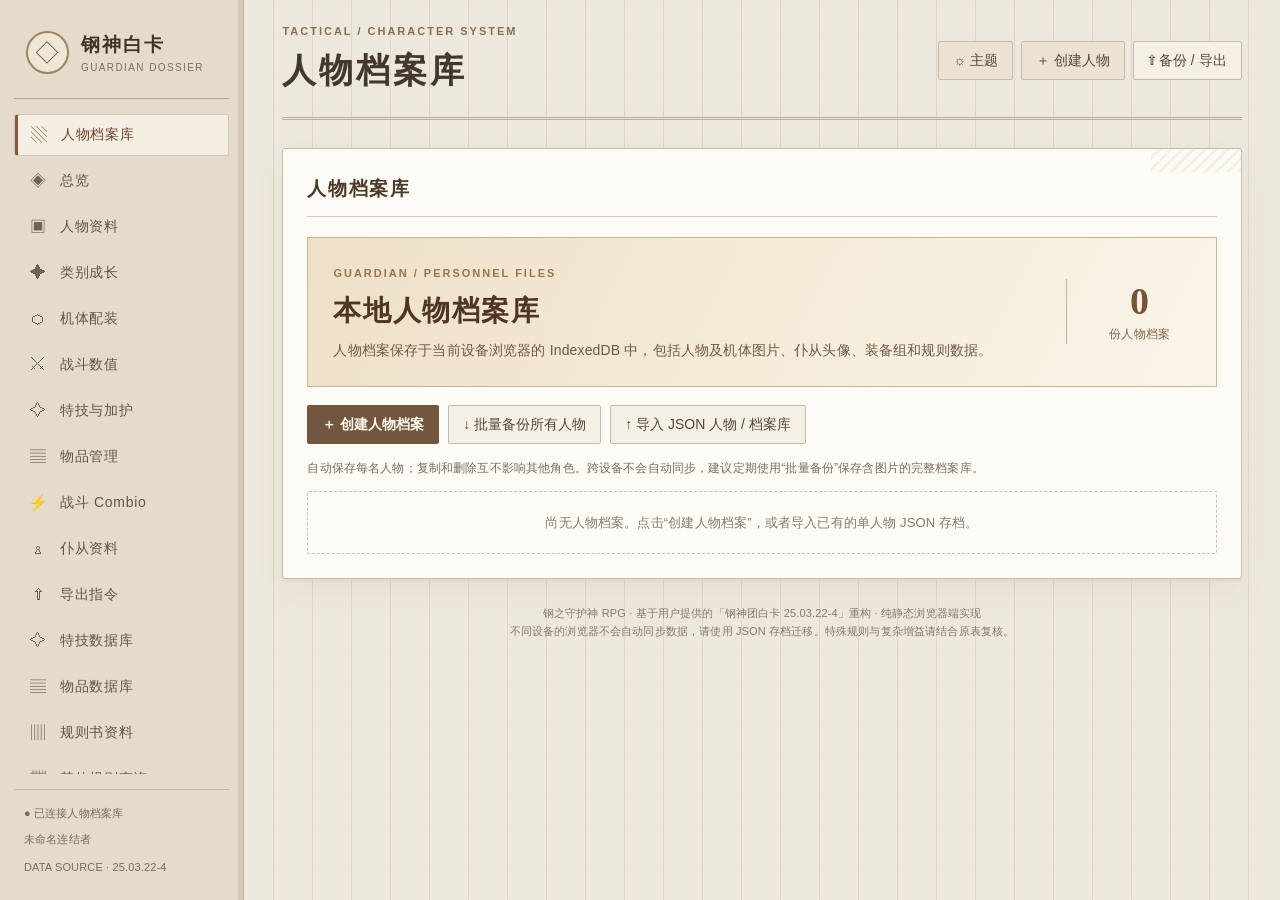
==== commit 7166dd38: "Add files via upload" ====
--- a/index.html
+++ b/index.html
@@ -1,13078 +1,893 @@
-<!doctype html><html lang="zh-CN"><head><meta charset="utf-8"><meta name="viewport" content="width=device-width,initial-scale=1,user-scalable=yes"><meta name="theme-color" content="#0b111e"><meta name="description" content="钢之守护神 RPG 人物白卡网页版，离线角色管理、战斗计算、装备、特技、机器人指令导出。"><title>钢神白卡 · 跨端角色管理</title><style>
-:root{--bg:#0b111e;--surface:#121c2b;--surface2:#182538;--line:#293a4f;--text:#ebf2ff;--muted:#93a8c1;--accent:#64d8e4;--accent2:#788cff;--orange:#ffca83;--danger:#ff8394;--good:#65e3b1;--input:#0c1625;--shadow:0 20px 55px #02050a40;--radius:16px;color-scheme:dark}*{box-sizing:border-box}html{scroll-behavior:smooth}body{margin:0;min-height:100vh;background:radial-gradient(circle at 85% -15%,#223c5b 0,transparent 40%),var(--bg);color:var(--text);font:14px/1.55 -apple-system,BlinkMacSystemFont,"Segoe UI","Noto Sans SC","Microsoft Yahei",sans-serif}button,input,select,textarea{font:inherit}button{cursor:pointer}a{color:var(--accent)}::selection{background:#4b8793;color:white}.layout{display:grid;grid-template-columns:244px minmax(0,1fr);min-height:100vh}.sidebar{position:sticky;top:0;align-self:start;height:100vh;background:#0a1321ed;border-right:1px solid var(--line);padding:24px 14px;display:flex;flex-direction:column;gap:15px;z-index:4}.brand{display:flex;align-items:center;gap:12px;padding:5px 12px 21px;border-bottom:1px solid var(--line)}.mark{display:grid;place-items:center;width:43px;height:43px;border:1px solid #6ce4f388;background:linear-gradient(135deg,#1c4c5e,#273458);border-radius:12px;color:#c3fbff;font-size:24px;box-shadow:0 0 32px #36bcca2b}.brand strong{font-size:17px;letter-spacing:2px}.brand small{color:var(--muted);display:block;letter-spacing:1.4px;font-size:10px}.navlist{display:grid;gap:4px;overflow:auto}.navlink{background:transparent;color:var(--muted);border:0;border-radius:10px;width:100%;text-align:left;display:flex;gap:10px;align-items:center;padding:11px 13px}.navlink:hover{background:#1b2c3f;color:var(--text)}.navlink.active{background:linear-gradient(90deg,#213d4d,#1e3148);color:#b7f5ff;box-shadow:inset 3px 0 var(--accent)}.navlink .symbol{font-size:16px;opacity:.9;width:23px;text-align:center}.side-bottom{margin-top:auto;color:var(--muted);font-size:11px;padding:14px 10px 0;border-top:1px solid var(--line)}.side-bottom b{color:var(--good)}.main{min-width:0;padding:22px clamp(18px,3vw,48px) 60px;max-width:1550px;width:100%;margin:0 auto}.topbar{display:flex;justify-content:space-between;gap:20px;align-items:center;margin-bottom:28px}.crumb{font-size:11px;color:var(--muted);letter-spacing:2px;text-transform:uppercase}.topbar h1{font-size:clamp(24px,2.5vw,34px);letter-spacing:1px;margin:3px 0 0;font-weight:750}.topbuttons{display:flex;flex-wrap:wrap;gap:8px}.btn{border:1px solid var(--line);background:#1b2c40;color:var(--text);border-radius:10px;padding:9px 14px;line-height:1.35;transition:.15s}.btn:hover{border-color:var(--accent);transform:translateY(-1px)}.btn.primary{background:linear-gradient(120deg,#36bdcc,#6d91d3);border-color:transparent;color:#081723;font-weight:800}.btn.ghost{background:transparent}.btn.danger{color:var(--danger);border-color:#804a57}.btn.small{padding:5px 9px;font-size:12px}.panel{border:1px solid var(--line);border-radius:var(--radius);background:linear-gradient(145deg,#172336 0%,#101b2a 95%);padding:23px;box-shadow:var(--shadow);min-width:0}.panel+.panel{margin-top:18px}.panelhead{display:flex;justify-content:space-between;align-items:center;gap:10px;margin-bottom:17px}.panelhead h2,.panel h2{font-size:17px;margin:0;letter-spacing:.4px}.panelhead .sub,.help{color:var(--muted);font-size:12px}.panel h3{font-size:13px;color:var(--accent);letter-spacing:1px;margin:15px 0 11px}.grid{display:grid;gap:15px}.two{grid-template-columns:repeat(2,minmax(0,1fr))}.three{grid-template-columns:repeat(3,minmax(0,1fr))}.four{grid-template-columns:repeat(4,minmax(0,1fr))}.five{grid-template-columns:repeat(5,minmax(0,1fr))}.statgrid{display:grid;grid-template-columns:repeat(4,minmax(0,1fr));gap:13px;margin:20px 0}.statbox{border:1px solid var(--line);background:#172537a3;padding:18px;border-radius:14px}.statbox .k{font-size:12px;color:var(--muted)}.statbox .v{font-size:28px;letter-spacing:1px;font-weight:760;line-height:1.4;margin-top:5px}.statbox .v em{font-size:12px;color:var(--muted);font-style:normal;font-weight:400}.hero{background:linear-gradient(115deg,#203b4e,#192640 62%,#1e2445);border:1px solid #54758c;border-radius:19px;padding:29px 30px;display:flex;gap:20px;justify-content:space-between;overflow:hidden;position:relative}.hero:after{content:'G U A R D I A N';position:absolute;font-size:100px;letter-spacing:-6px;font-weight:900;right:-80px;top:15px;color:#ffffff08;pointer-events:none}.hero small{color:var(--accent);letter-spacing:3px;font-size:11px}.hero h2{font-size:28px;margin:6px 0 7px}.hero p{margin:0;color:#c2d1e5;max-width:650px}.hero .capsule{border:1px solid #86dae069;color:#b5f8ff;padding:7px 13px;height:fit-content;border-radius:50px;white-space:nowrap;z-index:1}.field{display:flex;flex-direction:column;gap:6px;min-width:0}.field>span{font-size:12px;color:var(--muted);font-weight:550}.field input,.field select,.field textarea,.search{width:100%;color:var(--text);border:1px solid #33475e;border-radius:9px;background:var(--input);outline:0;padding:10px 11px;min-height:41px;transition:border-color .16s}.field textarea{min-height:86px;resize:vertical}.field input:focus,.field select:focus,.field textarea:focus,.search:focus{border-color:var(--accent);box-shadow:0 0 0 3px #4bbccc20}input[type=number]{font-variant-numeric:tabular-nums}select option{background:#132235}.splitline{border:0;border-top:1px solid var(--line);margin:20px 0}.sectionintro{color:var(--muted);font-size:13px;margin:-4px 0 22px}.segment{display:flex;gap:8px;flex-wrap:wrap;margin-bottom:15px}.pill{border-radius:100px;border:1px solid var(--line);color:var(--muted);background:var(--surface);padding:7px 12px}.pill.active{background:#255061;color:#c8fbff;border-color:#4eaabb}.ability{display:grid;grid-template-columns:repeat(6,1fr);gap:12px}.abilitycard{border:1px solid var(--line);border-radius:12px;padding:15px;text-align:center;background:#0e1a29}.abilitycard b{font-size:21px;display:block;margin:5px}.abilitycard small{color:var(--muted)}.tablewrap{overflow:auto;border:1px solid var(--line);border-radius:12px}table{border-collapse:collapse;width:100%;min-width:620px}th,td{padding:11px 12px;border-bottom:1px solid #24354a;text-align:left;white-space:nowrap}th{background:#1c2c40;color:#bcd0e8;font-size:12px;font-weight:650}tr:last-child td{border-bottom:0}td{font-variant-numeric:tabular-nums}td.numeric{text-align:right;font-weight:700;color:#d2e9ff}td.subval{color:var(--muted)}td.name{font-weight:700;color:#d8f8ff}td input{min-width:65px;padding:6px 8px;max-width:135px}td .field{display:inline-flex}td .field input{min-height:33px}.tablefoot{padding:12px;color:var(--muted);font-size:12px}.tag{background:#284658;color:#8de5ef;border-radius:7px;padding:3px 7px;font-size:11px}.empty{padding:20px;border:1px dashed #3c5168;border-radius:12px;color:var(--muted);font-size:13px;text-align:center}.catalog{display:grid;grid-template-columns:1fr;gap:9px;max-height:490px;overflow:auto;padding:2px}.catalogitem{border:1px solid #2b3d51;border-radius:11px;background:#101c2b;padding:12px 14px;display:flex;justify-content:space-between;align-items:flex-start;gap:12px}.catalogitem p{font-size:12px;color:#a8b9d0;margin:7px 0 0;line-height:1.65}.catalogitem h4{margin:0;font-size:14px}.catalogitem small{color:var(--accent);margin-left:7px}.selectedlist{display:flex;flex-wrap:wrap;gap:8px}.selectedlist .chip{border:1px solid #3a6571;border-radius:9px;padding:8px 10px;color:#c9f1f7;background:#213746}.chip button{border:none;background:transparent;color:#f4abb5;padding:0 0 0 9px;font-weight:700}.notice{padding:13px 15px;border-left:3px solid #8ec6d4;background:#1b3541;border-radius:0 9px 9px 0;color:#cce0f0;font-size:12px;margin-bottom:17px}.warn{border-color:#ffbd75;background:#4c352644}.toolbar{display:flex;gap:9px;flex-wrap:wrap;align-items:center;margin-bottom:14px}.toolbar .search{max-width:330px}.output{border:1px solid #2b4056;background:#0a1523;color:#bde8df;padding:15px;border-radius:12px;max-height:250px;overflow:auto;white-space:pre-wrap;word-break:break-all;font:11px/1.65 Consolas,Monaco,monospace;margin:12px 0}.inputinline{display:flex;gap:8px;flex-wrap:wrap}.inputinline input,.inputinline select{min-width:145px;flex:1;padding:8px 11px;background:var(--input);border:1px solid var(--line);color:var(--text);border-radius:8px}.kicker{letter-spacing:2px;text-transform:uppercase;font-size:11px;color:var(--accent);font-weight:700}.mini{font-size:12px;color:var(--muted)}.footer{padding:25px 0;text-align:center;color:#7791ad;font-size:11px}.toast{position:fixed;bottom:22px;right:22px;background:#1e4650;color:#e5ffff;padding:13px 19px;border:1px solid #56b9c3;border-radius:12px;box-shadow:var(--shadow);z-index:30;max-width:340px}.hide{display:none!important}body.light{--bg:#edf3f9;--surface:#fff;--surface2:#f0f5fc;--line:#cbd7e5;--text:#17273c;--muted:#5a718d;--accent:#047b8e;--accent2:#495bbf;--orange:#b6742b;--danger:#b5314c;--good:#06734e;--input:#f5f9fd;--shadow:0 10px 35px #1c355014;color-scheme:light;background:#f1f6fa}body.light .sidebar{background:#e6eef6}body.light .navlink:hover{background:#d8e6f0}body.light .navlink.active{background:#c9e6e9;color:#146174}body.light .panel{background:linear-gradient(145deg,#fff,#f4f8fc)}body.light .hero{background:linear-gradient(110deg,#e4f5f7,#dfe7f6);border-color:#b3d5e6}body.light .hero p{color:#4a657e}body.light .hero .capsule{color:#246b78;border-color:#8ec8d2}body.light .btn{background:#e2edf6}body.light .btn.primary{background:linear-gradient(120deg,#60c9d2,#9caeed)}body.light .field input,body.light .field textarea,body.light .field select,body.light .search,body.light .inputinline input,body.light .inputinline select{color:var(--text);border-color:#b9c9da}body.light .statbox,body.light .abilitycard{background:#f7fafc}body.light th{background:#e5eff7;color:#35506b}body.light td{border-color:#d7e2ec}body.light td.numeric,body.light td.name{color:#194b65}body.light .catalogitem{background:#f4f8fc;border-color:#d0dce9}body.light .catalogitem p{color:#56708a}body.light .output{background:#e8f1f9;color:#1d5360;border-color:#c4d7e5}body.light .notice{background:#e3f4f6;color:#356072}body.light .chip{background:#dceff3;color:#216373}body.light .tag{background:#dceaf4;color:#175577}body.light .pill{background:#edf3f9}body.light .pill.active{background:#d1ecef;color:#06637a}body.light .hero:after{color:#2035500c}@media(max-width:1100px){.five{grid-template-columns:repeat(3,1fr)}.four,.statgrid{grid-template-columns:repeat(2,1fr)}}@media(max-width:820px){.layout{display:block}.sidebar{height:auto;position:sticky;top:0;padding:9px 12px;border-right:0;border-bottom:1px solid var(--line);gap:5px}.brand{padding:2px 2px 7px;border:0}.brand .mark{height:32px;width:32px;font-size:18px}.brand strong{font-size:13px}.brand small{display:none}.navlist{display:flex;overflow-x:auto;gap:6px;scrollbar-width:none}.navlist::-webkit-scrollbar{display:none}.navlink{white-space:nowrap;width:auto;padding:7px 10px;font-size:12px}.side-bottom{display:none}.main{padding:16px 13px 50px}.topbar{align-items:flex-start;flex-direction:column;gap:11px}.panel{padding:17px}.hero{padding:20px;flex-direction:column}.hero h2{font-size:23px}.hero .capsule{align-self:start}.ability{grid-template-columns:repeat(3,1fr)}.three{grid-template-columns:repeat(2,1fr)}.two{grid-template-columns:1fr}}@media(max-width:480px){.five,.four,.three{grid-template-columns:repeat(2,minmax(0,1fr))}.ability{gap:7px}.abilitycard{padding:9px}.abilitycard b{font-size:18px}.statgrid{gap:7px}.statbox{padding:11px}.statbox .v{font-size:21px}.topbuttons .btn{padding:7px 10px;font-size:12px}.panel{padding:13px}.hero{padding:17px}.btn{padding:8px 11px}}
-
-
-/* ===================== DOSSIER / ARCHIVE THEME V2 ===================== */
-:root{--bg:#ede8dd;--surface:#fdfaf3;--surface2:#f6f0e4;--line:#cfc4b0;--text:#302e29;--muted:#746d61;--accent:#785336;--accent2:#685d48;--orange:#b07c45;--danger:#9e483f;--good:#526b54;--input:#fffdf8;--shadow:0 3px 0 #d4c7b44a,0 13px 32px #5545310c;--radius:3px;color-scheme:light}
-body{color:var(--text);background:linear-gradient(90deg,#7c644322 0 1px,transparent 1px) 0 0/39px 100%,repeating-linear-gradient(0deg,transparent 0,transparent 35px,#c3b69f14 36px),var(--bg);font:14px/1.65 "Noto Sans SC","Microsoft YaHei",Arial,sans-serif;letter-spacing:.15px}
-.sidebar{background:#e4dbca;border-color:#bfb29e;padding-top:24px;box-shadow:inset -5px 0 #d6c8b4;}.brand{border-color:#b7a88f}.mark{background:#eee6d6;box-shadow:none;color:#705137;border-radius:50%;border:2px double #9e8567}.brand strong{font-family:"Noto Serif SC","Songti SC",SimSun,serif;font-size:19px;color:#40352a;letter-spacing:2px}.brand small{color:#796e60}.navlink{border-radius:2px;color:#605749;letter-spacing:.7px}.navlink:hover{background:#d8ccba;color:#4c3724}.navlink.active{background:#f5efe3;color:#6e442b;box-shadow:inset 3px 0 #845b3f;border:1px solid #d4c8b4}.side-bottom{color:#7b6b57;border-color:#c7b8a1}.side-bottom b{color:var(--good)}
-.main{max-width:1600px}.crumb{color:#8b6d50;letter-spacing:2px;font-weight:700}.topbar{border-bottom:3px double #bbad96;padding-bottom:18px}.topbar h1{font-family:"Noto Serif SC","Songti SC",SimSun,serif;font-size:34px;font-weight:650;letter-spacing:3px;color:#44382c}
-.btn{background:#f5f0e6;color:#594535;border-color:#c6bba8;border-radius:2px;box-shadow:none}.btn:hover{background:#eee3d2;border-color:#876344;transform:none}.btn.primary{background:#725640;color:#fffaf0;border-color:#725640;font-weight:650}.btn.primary:hover{background:#58402c}.btn.ghost{background:#ebe2d2}.btn.danger{color:#994a42;border-color:#bd968c}.pill{background:#f5f0e7;border-color:#c8b9a2;border-radius:2px;color:#756350}.pill.active{background:#e8dac3;color:#63432b;border-color:#937451}
-.panel{background:#fdfbf6;border:1px solid #cabcab;border-radius:3px;box-shadow:var(--shadow);position:relative;padding:24px}.panel:before{content:"";position:absolute;top:0;right:0;width:90px;height:23px;background:repeating-linear-gradient(-45deg,#ddcfba44 0 3px,transparent 3px 8px);pointer-events:none}.panelhead{border-bottom:1px solid #d8cbb7;padding-bottom:11px;margin-bottom:20px}.panelhead h2,.panel h2{font-family:"Noto Serif SC","Songti SC",SimSun,serif;letter-spacing:1.6px;font-size:19px;color:#4e3929;font-weight:700}.panel h3{color:#865f3e;font-family:"Noto Serif SC","Songti SC",SimSun,serif;font-size:15px;letter-spacing:1px}.kicker{color:#9b7450}.panelhead .sub,.help{color:#84786a}.panel+.panel{margin-top:21px}.sectionintro,.mini{color:#7a6e60}
-.field>span{color:#6b5d4b;font-size:12px;font-weight:650;letter-spacing:.6px}.field input,.field select,.field textarea,.search{background:var(--input);border:1px solid #c8bca9;color:#3b3027;border-radius:2px;min-height:42px}.field input:focus,.field select:focus,.field textarea:focus,.search:focus{box-shadow:0 0 0 3px #be9f6940;border-color:#957351}select option{background:#fffaf0}.field textarea{min-height:97px}.splitline{border-color:#d3c7b5}
-.hero{background:linear-gradient(135deg,#fbf8f1 0%,#f4eddf 100%);border:1px solid #c1ae91;border-left:6px solid #785438;border-radius:2px;align-items:stretch;min-height:194px}.hero:after{content:'机 密 档 案';font-family:"Songti SC",SimSun,serif;font-size:65px;letter-spacing:8px;font-weight:800;color:#a78d6d17;right:15px;top:55px;transform:rotate(-12deg)}.hero h2{font-family:"Noto Serif SC","Songti SC",SimSun,serif;color:#4b3727;font-weight:700;font-size:32px;letter-spacing:2px}.hero p{color:#77695a}.hero small{color:#997651}.hero-seal{display:inline-block;border-top:1px solid #b5a18a;color:#947356;font-size:11px;margin-top:17px;padding-top:9px;letter-spacing:2px}.hero-portrait{height:152px;width:130px;min-width:130px;background:#ece5d7;border:6px solid #fffaf0;outline:1px solid #b9ac94;display:grid;place-items:center;align-self:center;z-index:1;box-shadow:0 3px 12px #705b3529}.hero-portrait img{display:block;height:100%;width:100%;object-fit:cover}.hero-portrait span{text-align:center;font:13px/1.9 "Songti SC",SimSun,serif;color:#a18d78}
-.statbox{background:#f8f4eb;border:1px solid #d2c6b4;border-radius:2px;padding:16px}.statbox .k{color:#88755e;font-size:12px;letter-spacing:.8px}.statbox .v{color:#543d2e;font-family:Georgia,"Noto Serif SC","Songti SC",serif;font-size:27px;font-weight:700}.abilitycard{background:#f8f4eb;border-color:#d2c6b4;border-radius:2px}.abilitycard small{color:#826f5c}.abilitycard b{color:#59442d}
-.tablewrap{border-color:#cfbfaa;border-radius:2px}th{background:#e9decd;color:#665039;font-weight:750;border-color:#d6c8b4}td{border-color:#e6daca}td.name{color:#6b492e}td.numeric{color:#65472f}td input{background:#fffbf5;color:#56412d;border:1px solid #c8b9a1;border-radius:2px}.tablefoot{color:#8a7b69}.tag{background:#ece0ce;color:#705039;border:1px solid #d7c1a2;border-radius:2px;font-weight:650}.notice{background:#f4ebdd;border-left:3px solid #a78660;color:#755a40;border-radius:0;padding:12px 14px}.warn{border-color:#c48759;background:#f8eee1}.catalogitem{background:#fffcf6;border-color:#ddd0bb;border-radius:2px}.catalogitem small{color:#987149}.catalogitem p{color:#766d62}.empty{color:#877b6e;border-color:#cdbfae;border-radius:2px}.chip{background:#ebe1d1!important;color:#5b4636!important;border-color:#c8b79e!important;border-radius:2px!important}.output{background:#f5eddf;color:#3a392f;border:1px solid #d6c8b4;border-radius:2px}.inputinline input,.inputinline select{background:var(--input);border-color:#c6b9a7;color:#493b2c;border-radius:2px}.footer{color:#887967}.toast{background:#5d503f;color:#fff8e9;border:1px solid #d9ba85;border-radius:2px}
-.portrait-section{display:grid;grid-template-columns:minmax(240px,320px) minmax(0,1fr);gap:24px;align-items:start}.portrait-section>div:last-child{padding:14px 7px}.image-file-card{padding:10px;background:#f0e7d7;border:1px solid #bfae95;box-shadow:0 4px 0 #e0d1bd;max-width:380px}.image-file-top{font:10px Consolas,monospace;letter-spacing:1px;color:#7a6148;display:flex;justify-content:space-between;padding:3px 4px 10px}.file-stamp{color:#ad7854;border:1px solid #bc9072;padding:1px 5px;transform:rotate(3deg)}.image-file-view{height:280px;display:flex;align-items:center;justify-content:center;background:#e4d8c5;border:1px solid #c5b39d;overflow:hidden;position:relative}.image-file-view:after{content:"";position:absolute;inset:9px;border:1px dashed #a69a8552;pointer-events:none}.image-file-view img{width:100%;height:100%;object-fit:contain;display:block;position:relative;z-index:1}.image-file-placeholder{text-align:center;color:#87735c;font:18px/1.8 "Songti SC",SimSun,serif;letter-spacing:2px}.image-file-placeholder small{display:block;font:12px/1.8 sans-serif;letter-spacing:0}.image-file-caption{display:flex;justify-content:space-between;gap:10px;align-items:center;padding:10px 4px;border-bottom:1px solid #c9b69e}.image-file-caption small{color:#796b58}.image-actions{display:flex;flex-wrap:wrap;gap:9px;padding-top:12px}.image-file-card p.mini{margin:10px 3px 0;font-size:11px}
-.skill-file{border:1px solid #d5c5ab;background:#fdfaf4;margin:10px 0;border-radius:2px}.skill-file summary{display:flex;align-items:center;gap:13px;flex-wrap:wrap;cursor:pointer;padding:13px 15px;list-style:none}.skill-file summary::-webkit-details-marker{display:none}.skill-file[open] summary{background:#eee2d0;border-bottom:1px solid #d6c6ae}.skill-file summary strong{font:700 15px "Noto Serif SC","Songti SC",serif;color:#634529}.file-number{font:10px Consolas,monospace;color:#987b59;border-right:1px solid #bbaa92;padding-right:13px}.skill-expand{font-size:11px;margin-left:auto;color:#8a725a}.skill-file-body{padding:16px}.skill-file-body .field textarea{min-height:125px}
-.annotated{position:relative;display:inline-flex;align-items:baseline;gap:5px;cursor:help;border-bottom:1px dotted #ac9273;outline-offset:3px}.note-pin{font:10px/1 sans-serif;color:#a78257;vertical-align:super;opacity:.8}.field-help{margin-left:5px;border:0;font-weight:500}.field-help .note-pin{font-size:12px}#doc-tooltip{position:fixed;z-index:99;pointer-events:none;opacity:0;visibility:hidden;background:#362f28;color:#fff7e9;border:1px solid #baa17c;box-shadow:0 9px 28px #29251e4a;padding:12px 15px;font:12px/1.7 "Noto Sans SC",sans-serif;white-space:pre-wrap;overflow-wrap:anywhere;max-height:min(420px,75vh);overflow:auto;border-radius:3px;transition:opacity .1s}#doc-tooltip.visible{opacity:1;visibility:visible}
-body.night{--bg:#201f1c;--surface:#282720;--surface2:#333028;--line:#555046;--text:#e3d9c6;--muted:#ad9f88;--accent:#d7b387;--accent2:#ab937b;--input:#312e26;--shadow:0 10px 22px #0004;color-scheme:dark;background:#201f1c}
-body.night .sidebar{background:#28251f;border-color:#5e5446;box-shadow:inset -5px 0 #282621}body.night .brand strong,body.night .topbar h1,body.night .panelhead h2,body.night .panel h2,body.night .hero h2{color:#ebd8ba}body.night .brand,body.night .topbar{border-color:#655946}body.night .mark{background:#3a332a;color:#d7b18e}body.night .navlink{color:#beb09a}body.night .navlink.active,body.night .navlink:hover{background:#3e352b;color:#ead3b1;border-color:#675640}body.night .panel,body.night .catalogitem,body.night .skill-file{background:#2c2a25;border-color:#665b4d}body.night .panelhead{border-color:#5a5145}body.night .btn,body.night .pill{background:#3b362e;color:#e7d2b5;border-color:#645847}body.night .btn.primary{background:#987350;color:#fff7eb}body.night .pill.active,body.night .skill-file[open] summary{background:#544536;color:#e7d6bf}body.night .hero{background:#353027;border-color:#786147}body.night .hero p,body.night .panelhead .sub{color:#ac9c87}body.night .hero-portrait{background:#3e372e;border-color:#544a3c;outline-color:#837053}body.night .statbox,body.night .abilitycard,body.night .image-file-card{background:#36312a;border-color:#645844}body.night .statbox .v,body.night .abilitycard b{color:#e4c8a5}body.night .field input,body.night .field textarea,body.night .field select,body.night .search,body.night td input,body.night .inputinline input{background:#302d28;border-color:#665b4d;color:#ece0c8}body.night .field>span,body.night .statbox .k{color:#beaa90}body.night th{background:#453a2d;color:#f0dec1}body.night td{border-color:#514838}body.night td.name,body.night td.numeric{color:#e7c49c}body.night .notice,body.night .tag,body.night .chip{background:#43382a!important;color:#ddc19f!important;border-color:#725739!important}body.night .catalogitem p,body.night .mini,body.night .sectionintro{color:#b6a791}body.night .image-file-view{background:#433a30;border-color:#76634c}body.night .image-file-placeholder{color:#bda88d}body.night .output{background:#25241f;color:#d8cdad;border-color:#5c5041}body.night .skill-file summary strong{color:#f0d5b0}body.night .skill-file[open] summary{border-color:#6a5948}
-@media(max-width:840px){.portrait-section{grid-template-columns:minmax(0,1fr)}.image-file-card{width:100%;margin:auto}.portrait-section>div:last-child{padding:5px}.sidebar{background:#e7ddce;box-shadow:none}.topbar h1{font-size:27px}.hero{flex-direction:row;gap:14px}.hero-portrait{min-width:88px;width:88px;height:112px}}
-@media(max-width:550px){.hero{padding:18px;min-height:135px}.hero h2{font-size:22px}.hero-portrait{min-width:75px;width:75px;height:94px;border-width:3px}.panel{padding:16px}.panelhead h2{font-size:17px}.image-file-view{height:250px}.skill-file summary{gap:8px}.skill-expand{width:100%;text-align:right}.hero:after{font-size:28px}.field>span{font-size:12px}}
-
-@media(max-width:820px){body{font-size:15px}.topbuttons{width:100%}.topbuttons .btn{flex:1 1 calc(50% - 8px);text-align:center;justify-content:center}.toolbar .btn{flex:1 1 calc(50% - 8px);text-align:center}.panel .toolbar{align-items:stretch}.main{padding-bottom:calc(72px + env(safe-area-inset-bottom,0px))}.output{max-height:200px}}
-@media(max-width:550px){.topbuttons .btn,.toolbar .btn,.image-actions .btn{flex:1 1 100%}.btn{min-height:42px}.field input,.field select,.field textarea,.search{font-size:16px}.tablewrap{overflow:auto;-webkit-overflow-scrolling:touch}.hero p{font-size:13px}.statbox .v{font-size:19px}.main{padding-left:10px;padding-right:10px}}
-
-
-/* Identity sign-off: calligraphic name with a real editable field beneath. */
-.identity-sheet{min-height:370px;display:flex;flex-direction:column;gap:18px;padding:24px 28px!important;border:1px solid #d6c4a6;background:radial-gradient(circle at 94% 20%,#e7d9c358,transparent 33%),linear-gradient(140deg,#fcf9f1,#f8f1e6);position:relative;overflow:hidden}
-.identity-sheet:after{content:'PERSONNEL FILE';position:absolute;right:-22px;bottom:34px;font:700 54px Georgia,serif;color:#a07d5910;transform:rotate(-8deg);pointer-events:none}
-.identity-sheet-top{display:flex;align-items:center;justify-content:space-between;gap:10px;flex-wrap:wrap}
-.identity-stamp{border:1px solid #a8775b;color:#92684c;letter-spacing:2px;font-size:11px;padding:5px 9px;transform:rotate(4deg)}
-.identity-signature{padding:16px 0 8px;position:relative;max-width:720px;z-index:1}
-.signature-heading{font:600 13px 'Noto Serif SC','Songti SC',serif;color:#876f55;letter-spacing:2px}.signature-heading small{font:10px Georgia,serif;letter-spacing:1.6px;margin-left:14px;color:#af9980}
-.signature-line{display:flex;align-items:center;justify-content:space-between;min-height:104px;border-bottom:2px solid #a48c6e;position:relative;padding:12px 28px 5px 10px}
-.signature-line:after{content:'';position:absolute;bottom:-6px;right:0;width:42px;height:1px;background:#a48c6e}
-.signature-ink{font-family:'STKaiti','KaiTi','Kaiti SC','DFKai-SB','Noto Serif CJK SC','Noto Serif SC',serif;font-size:clamp(34px,3.5vw,57px);font-style:italic;letter-spacing:5px;line-height:1.5;color:#3d2c23;text-shadow:1px 1px 0 #946a4220;overflow-wrap:anywhere}
-.signature-end{font-family:serif;font-size:31px;line-height:1;color:#aa9071;opacity:.62;margin-left:12px}.signature-caption{font:11px/1.5 'Noto Serif SC',serif;letter-spacing:1px;color:#967e64;margin-top:10px}
-.identity-facts{display:grid;grid-template-columns:repeat(2,minmax(0,1fr));gap:12px 24px;padding:15px 0 3px;border-top:1px dashed #ccb99d;z-index:1}
-.identity-facts div{display:flex;gap:8px;flex-direction:column;min-width:0}.identity-facts span{font-size:11px;letter-spacing:1px;color:#8f7b61}.identity-facts strong{font:600 16px/1.5 'Noto Serif SC','Songti SC',serif;color:#574331;overflow-wrap:anywhere}
-.identity-footnote{margin-top:auto!important;font-size:11px!important;z-index:1}
-.signature-name-field .signature-name-input{font:italic 23px/1.5 'STKaiti','KaiTi','Kaiti SC','Noto Serif CJK SC',serif;letter-spacing:3px;border:0!important;border-bottom:2px solid #bfa686!important;border-radius:0!important;background:#fcf8ef!important;padding-left:10px}
-.signature-name-field .signature-name-input:focus{box-shadow:none!important;border-bottom-color:#7e5233!important}
-body.night .identity-sheet{border-color:#625746;background:linear-gradient(140deg,#302b25,#29251f)}body.night .identity-signature{color:#e7d6c1}body.night .identity-facts{border-color:#665644}body.night .identity-facts strong,body.night .signature-ink{color:#e6d4ba}body.night .signature-name-field .signature-name-input{background:#2c2822!important;color:#e5d6c3!important}
-/* Ensure navigation can never become an invisible flex child. */
-.sidebar #navigation{flex:1 1 auto;min-height:0;align-content:start}.sidebar #navigation .navlink{min-height:42px}
-@media(max-width:820px){.sidebar #navigation{flex:0 0 auto;min-height:unset}.identity-sheet{min-height:unset;padding:18px!important}.identity-facts{gap:11px}.signature-line{min-height:74px}.signature-ink{font-size:37px}}
-@media(max-width:480px){.identity-sheet{padding:15px!important}.identity-facts{grid-template-columns:repeat(2,minmax(0,1fr));gap:10px}.signature-heading small{display:block;margin:5px 0 0}.signature-line{min-height:67px}.signature-ink{font-size:32px;letter-spacing:2px}.signature-name-field .signature-name-input{font-size:22px}}
-
-@media(max-width:550px){.topbuttons{display:grid;grid-template-columns:repeat(2,minmax(0,1fr));gap:7px}.topbuttons .btn{min-width:0;width:100%;flex:auto}.topbuttons .btn:last-child{grid-column:1/-1}}
-/* v3: category limits / background archive / named equipment sets */
-.level-overview{display:grid;grid-template-columns:repeat(3,minmax(0,1fr));gap:13px;margin:14px 0 19px}
-.level-overview>div{padding:16px 20px;border:1px solid #c5ad8c;background:#f2e7d4;display:flex;flex-direction:column;gap:3px}
-.level-overview small{font-size:12px;letter-spacing:1px;color:#82694d}
-.level-overview b{font-size:27px;font-family:'Noto Serif SC','Songti SC',serif;line-height:1.4;color:#523b2a}
-.level-overview em{font-style:normal;font:14px 'Noto Sans SC',sans-serif;color:#a18b6f}
-.category-card{background:#faf6ed!important;border-color:#d9c7ae!important}
-.category-card .mini b{color:#725034}
-.identity-story{display:grid;grid-template-columns:1fr;gap:13px;position:relative;z-index:1;min-width:0}
-.identity-story>div{border-left:2px solid #bba17b;padding-left:13px;min-width:0}
-.identity-story span{font-size:11px;letter-spacing:2px;color:#917654;font-weight:700}
-.identity-story p{font:13px/1.85 'Noto Serif SC','Songti SC',serif;color:#5f4b36;white-space:pre-wrap;overflow-wrap:anywhere;margin:5px 0 0;max-height:180px;overflow-y:auto}
-.gear-set-save{display:flex;align-items:end}
-.gear-set-save .field{flex:1 1 250px;max-width:520px}
-.gear-set-save .btn{min-height:41px}
-.gear-set-list{display:grid;gap:9px}
-.gear-set-row,.gear-export-entry{border:1px solid #d3c1a7;background:#faf6ed;padding:13px 14px}
-.gear-set-row{display:flex;align-items:center;justify-content:space-between;gap:13px}
-.gear-set-heading,.gear-set-actions,.gear-export-head{display:flex;align-items:center;gap:12px;flex-wrap:wrap}
-.gear-set-heading b{font:700 16px 'Noto Serif SC','Songti SC',serif;color:#4d3624}
-.gear-set-heading small{color:#826b52}
-.gear-set-actions{justify-content:flex-end}
-.gear-export-entry{margin:12px 0}
-.gear-export-entry .output{margin-bottom:0}
-.gear-export-head .btn{margin-left:auto}
-.invalid-note{color:#9a432f;font-weight:700}
-.equip-identity-fields{margin-bottom:18px;padding-bottom:18px;border-bottom:1px dashed #cdb99a}
-#doc-tooltip{max-height:min(300px,60dvh);z-index:1000;line-height:1.65;width:max-content;max-width:min(360px,calc(100vw - 24px));box-shadow:0 6px 18px #2116084b;transition:none}
-body.night .identity-story p{color:#d4c0a3}
-body.night .level-overview>div,body.night .category-card,body.night .gear-set-row,body.night .gear-export-entry{background:#302b24!important;border-color:#685743!important}
-body.night .level-overview b,body.night .gear-set-heading b{color:#f0d5b4}
-body.night .level-overview small,body.night .level-overview em{color:#bda181}
-@media(max-width:820px){.level-overview{gap:7px}.level-overview>div{padding:11px}.gear-set-row{flex-wrap:wrap}.gear-set-actions{width:100%;justify-content:flex-start}}
-@media(max-width:550px){.level-overview b{font-size:21px}.level-overview small{font-size:10px}.identity-story p{max-height:150px}.gear-set-save .field{max-width:none;flex:1 1 100%}.gear-export-head .btn{width:100%;margin-left:0}}
-/* NPC portrait: independent image attachment per servant */
-.servant-profile{display:grid;grid-template-columns:184px minmax(0,1fr);gap:20px;align-items:start}
-.servant-portrait{min-width:0;padding:10px;border:1px solid var(--line);background:var(--surface2,#f2e9d8);border-radius:10px}
-.servant-portrait-image{height:215px;display:grid;place-items:center;overflow:hidden;border:1px dashed var(--line);background:var(--input);border-radius:5px;text-align:center;color:var(--muted);font-size:13px}
-.servant-portrait-image img{width:100%;height:100%;object-fit:contain}
-.servant-image-actions{display:flex;flex-wrap:wrap;gap:5px;margin-top:10px}
-.servant-image-actions .btn{flex:1 1 auto}
-.servant-entry{min-width:0}
-.lifestyle-item{background:rgba(149,115,70,.06)}
-.lifestyle-item .tag{margin-left:6px;white-space:nowrap}
-@media(max-width:650px){.servant-profile{grid-template-columns:minmax(0,1fr)}.servant-portrait{max-width:220px;margin:0 auto;width:100%}.servant-portrait-image{height:210px}}
-/* v4: offline IndexedDB multi-character dossier library */
-.archive-library-intro{display:flex;justify-content:space-between;align-items:center;gap:20px;padding:23px 25px;border:1px solid #c8b393;background:linear-gradient(116deg,#eee0c8,#faf5e9);margin-bottom:18px}
-.archive-library-intro h2{font:700 clamp(21px,2.2vw,30px)/1.35 'Noto Serif SC','Songti SC',serif;color:#4f3523;margin:8px 0}
-.archive-library-intro p{color:#715a44;line-height:1.8;max-width:740px;margin:0}
-.archive-library-count{display:flex;flex-direction:column;align-items:center;justify-content:center;min-width:125px;border-left:1px solid #c9af8a;padding-left:22px}
-.archive-library-count strong{font:700 38px/1.2 'Noto Serif SC','Songti SC',serif;color:#785436}
-.archive-library-count span{font-size:12px;color:#80674d;white-space:nowrap}
-.archive-library-actions{margin:15px 0}
-.archive-library-grid{display:grid;grid-template-columns:repeat(2,minmax(0,1fr));gap:17px;margin-top:21px}
-.archive-person-card{min-width:0;display:flex;flex-direction:column;gap:13px;padding:17px;border:1px solid #d2bea1;background:#fcf9f0;box-shadow:0 8px 20px #4d35230a;position:relative}
-.archive-person-card.current{border-color:#97704a;box-shadow:inset 0 3px #ac8760,0 8px 20px #4d35231c}
-.archive-person-head{display:flex;align-items:flex-start;gap:15px;min-width:0}
-.archive-person-image{width:110px;min-width:110px;height:141px;display:grid;place-items:center;overflow:hidden;background:#e5d7c0;border:5px solid #f3e8d7;outline:1px solid #c8af8c;color:#978168;text-align:center;font-size:11px;letter-spacing:1px}
-.archive-person-image img{height:100%;width:100%;object-fit:contain}
-.archive-person-identity{min-width:0;overflow-wrap:anywhere}
-.archive-person-identity small{font-size:10px;color:#96765b;letter-spacing:2px}
-.archive-person-identity h3{margin:8px 0 6px;font:700 22px/1.35 'Noto Serif SC','Songti SC',serif;color:#4b3827}
-.archive-person-identity p{color:#6d5744;font-size:12px;margin:0 0 10px}
-.archive-current{display:inline-block;margin-left:7px;font-size:11px;font-weight:700;color:#886444}
-.archive-person-body{border-top:1px dashed #ccb595;padding-top:11px;font-size:12px;color:#806c59;line-height:1.9}
-.archive-person-controls{display:grid;grid-template-columns:repeat(4,minmax(0,1fr));gap:7px;margin-top:auto}
-.archive-person-controls .btn{padding:9px 4px;border-radius:4px;font-size:12px;min-height:39px;white-space:nowrap}
-#savestatus.save-failed{color:#aa533f!important;font-weight:700}
-body.night .archive-library-intro{background:linear-gradient(130deg,#302a23,#3b3128);border-color:#75614a}
-body.night .archive-library-intro h2,body.night .archive-person-identity h3{color:#e7d6bd}
-body.night .archive-library-intro p,body.night .archive-library-count span,body.night .archive-person-identity p,body.night .archive-person-body{color:#c2ac91}
-body.night .archive-library-count{border-color:#6e543e}
-body.night .archive-library-count strong{color:#f2d09c}
-body.night .archive-person-card{background:#2e2923;border-color:#66543e}
-body.night .archive-person-card.current{border-color:#aa845e}
-body.night .archive-person-image{background:#443d34;outline-color:#7b664b;border-color:#3b3127}
-body.night .archive-current{color:#d5ae7f}
-@media(max-width:1100px){.archive-library-grid{grid-template-columns:minmax(0,1fr)}}
-@media(max-width:820px){.archive-library-intro{padding:16px}.archive-library-count{min-width:85px;padding-left:13px}.archive-library-actions .btn{flex:1 1 160px}.archive-person-card{padding:13px}}
-@media(max-width:480px){.archive-library-intro{align-items:flex-start;gap:9px}.archive-library-count{min-width:62px;padding-left:8px}.archive-library-count strong{font-size:29px}.archive-library-count span{font-size:10px}.archive-library-intro h2{font-size:21px}.archive-person-image{width:84px;min-width:84px;height:113px}.archive-person-identity h3{font-size:19px}.archive-person-controls{grid-template-columns:repeat(2,minmax(0,1fr))}.archive-person-controls .btn{font-size:12px}.archive-library-actions .btn{flex:1 1 100%}}
-
-
-/* Item dossier cards: full-width, content-growing effects without horizontal table scrolling */
-.item-record-list{display:grid;gap:17px;min-width:0}
-.item-record{min-width:0;padding:18px 20px 20px;border:1px solid var(--line);background:var(--surface2);box-shadow:0 2px 0 #8a705219}
-.item-record-auto{background:color-mix(in srgb,var(--surface2) 82%,#e5d0aa)}
-.item-record-top{display:flex;align-items:center;justify-content:space-between;gap:12px;margin-bottom:17px;padding-bottom:12px;border-bottom:1px solid var(--line)}
-.item-record-heading{display:flex;align-items:center;gap:10px;min-width:0;flex-wrap:wrap}
-.item-record-heading strong{font-size:16px;color:var(--text);overflow-wrap:anywhere}
-.item-record-number{font-size:10px;letter-spacing:1.8px;color:var(--accent);font-weight:700;white-space:nowrap}
-.item-record-fields{display:grid;grid-template-columns:repeat(4,minmax(0,1fr));gap:12px 14px;min-width:0}
-.item-record-fields .item-name-field{grid-column:span 2}
-.item-record .field{min-width:0}
-.item-record .field input,.item-record .field textarea{width:100%;max-width:none;min-width:0;box-sizing:border-box}
-.item-record .field input{font-size:14px}
-.item-effect-field{margin-top:18px;width:100%}
-.item-record .item-effect-input{display:block;width:100%;min-height:110px;max-height:none;overflow-y:hidden;resize:none;white-space:pre-wrap;overflow-wrap:anywhere;line-height:1.85;padding:12px 14px;font-size:14px;font-family:inherit}
-.item-readonly,.item-effect-readonly{display:block;border:1px solid var(--line);background:var(--input);color:var(--text);padding:10px 12px;overflow-wrap:anywhere;white-space:pre-wrap;font-size:14px;line-height:1.7;min-height:41px}
-.item-effect-readonly{min-height:84px;padding:13px 14px;line-height:1.9}
-@media(max-width:800px){.item-record-fields{grid-template-columns:repeat(2,minmax(0,1fr))}.item-record{padding:14px}.item-record-top{align-items:flex-start}.item-record .item-effect-input{font-size:16px}}
-@media(max-width:450px){.item-record-fields{grid-template-columns:minmax(0,1fr)}.item-record-fields .item-name-field{grid-column:auto}.item-record-top{flex-wrap:wrap}.item-record-top>.btn{width:100%}}
-
-/* Consistent 12-column item metadata alignment */
-.item-record-fields{grid-template-columns:repeat(12,minmax(0,1fr))}
-.item-record-fields .item-name-field{grid-column:span 6}
-.item-record-fields .item-key-kind,.item-record-fields .item-key-timing,.item-record-fields .item-key-target{grid-column:span 2}
-.item-record-fields .item-key-difficulty,.item-record-fields .item-key-cost,.item-record-fields .item-key-quantity,.item-record-fields .item-key-used{grid-column:span 3}
-@media(max-width:800px){
- .item-record-fields .item-name-field{grid-column:span 12}
- .item-record-fields .item-key-kind,.item-record-fields .item-key-timing,.item-record-fields .item-key-target,.item-record-fields .item-key-difficulty{grid-column:span 6}
- .item-record-fields .item-key-cost,.item-record-fields .item-key-quantity,.item-record-fields .item-key-used{grid-column:span 4}
-}
-
-
-/* Collapsible item dossiers: same native details/summary semantics as skill dossiers. */
-.item-record{padding:0;overflow:hidden}
-.item-record-top{list-style:none;cursor:pointer;display:flex;align-items:center;justify-content:space-between;gap:12px;margin:0;padding:16px 20px;border-bottom:0;min-width:0;transition:background .15s}
-.item-record-top::-webkit-details-marker{display:none}
-.item-record-top::marker{content:''}
-.item-record-top:hover{background:color-mix(in srgb,var(--surface2) 70%,var(--accent) 9%)}
-.item-record-top:focus-visible{outline:2px solid var(--accent);outline-offset:-3px}
-.item-record[open]>.item-record-top{border-bottom:1px solid var(--line);background:color-mix(in srgb,var(--surface2) 78%,#bba383 22%)}
-.item-record-heading{display:flex;align-items:center;flex:1 1 0;gap:10px;min-width:0;flex-wrap:wrap}
-.item-record-identity{min-width:0;font-size:16px;line-height:1.5;overflow-wrap:anywhere;color:var(--text)}
-.item-record-identity strong{font-family:'Noto Serif SC','Songti SC',serif;font-weight:700}
-.item-kind-suffix{font-size:14px;color:var(--muted);white-space:normal;font-weight:500}
-.item-record-expand{font-size:12px;color:var(--muted);white-space:nowrap;margin-left:auto;flex:0 0 auto}
-.item-record-expand span{display:inline-block;transition:transform .15s}
-.item-record[open] .item-record-expand span{transform:rotate(180deg)}
-.item-record[open] .item-record-expand{font-size:0}
-.item-record[open] .item-record-expand::before{content:'收起';font-size:12px}
-.item-record[open] .item-record-expand span{font-size:12px;margin-left:5px}
-.item-record-body{padding:18px 20px 20px;min-width:0}
-.item-record-actions{display:flex;align-items:center;justify-content:flex-end;gap:10px;margin-top:16px;flex-wrap:wrap}
-.item-record-auto .item-record-actions{justify-content:flex-start}
-@media(max-width:800px){.item-record-top{padding:14px}.item-record-body{padding:15px 14px 17px}}
-@media(max-width:450px){.item-record-top{flex-wrap:nowrap;align-items:flex-start}.item-record-heading{gap:6px}.item-record-number{padding-right:8px}.item-record-expand{font-size:11px;margin-top:2px}.item-record-body{padding:14px 12px 16px}.item-record-identity{font-size:15px}.item-kind-suffix{font-size:13px}}
-
-/* Badge-style category label for each item dossier (replaces [类别]). */
-.item-record .item-kind-suffix{display:inline-flex;align-items:center;justify-content:center;max-width:100%;padding:3px 9px;border:1px solid var(--line);border-radius:3px;background:color-mix(in srgb,var(--surface2) 73%,#d3b28a 27%);color:var(--accent);font-size:11px;font-weight:600;line-height:1.55;white-space:normal;overflow-wrap:anywhere;letter-spacing:.02em}
-.item-record-heading .item-record-identity{min-width:0}
-@media(max-width:450px){.item-record .item-kind-suffix{font-size:11px;padding:2px 7px}}
-</style></head><body><div class="layout"><aside class="sidebar"><div class="brand"><div class="mark">◇</div><div><strong>钢神白卡</strong><small>GUARDIAN DOSSIER</small></div></div><nav id="navigation" class="navlist" aria-label="页面导航"></nav><div class="side-bottom"><div id="savestatus"><b>●</b> 本地自动保存</div><div style="margin-top:8px" id="small-name">未命名连结者</div><div style="margin-top:10px">DATA SOURCE · 25.03.22-4</div></div></aside><main class="main"><header class="topbar"><div><div class="crumb">TACTICAL / CHARACTER SYSTEM</div><h1 id="page-title">角色总览</h1></div><div class="topbuttons"><button class="btn ghost" data-action="theme">☼ 主题</button><button class="btn ghost" data-action="new">＋ 创建人物</button><button class="btn" data-go="export">⇧ 备份 / 导出</button></div></header><div id="page-content"></div><footer class="footer">钢之守护神 RPG · 基于用户提供的「钢神团白卡 25.03.22-4」重构 · 纯静态浏览器端实现<br>不同设备的浏览器不会自动同步数据，请使用 JSON 存档迁移。特殊规则与复杂增益请结合原表复核。</footer></main></div><input type="file" id="import-file" accept=".json,application/json" hidden>
-<input type="file" id="image-portrait" accept="image/png,image/jpeg,image/webp,image/gif,image/*" hidden>
-<input type="file" id="image-mecha" accept="image/png,image/jpeg,image/webp,image/gif,image/*" hidden><script>
-const DB={
-  "classes": [
-    {
-      "名称": "强袭者",
-      "加护": "托尔",
-      "属性": {
-        "体力": 4,
-        "反射": 5,
-        "知觉": 5,
-        "理知": 4,
-        "意志": 2,
-        "幸运": 4
-      },
-      "说明": ""
-    },
-    {
-      "名称": "传导者",
-      "加护": "伊登",
-      "属性": {
-        "体力": 2,
-        "反射": 5,
-        "知觉": 3,
-        "理知": 5,
-        "意志": 5,
-        "幸运": 4
-      },
-      "说明": ""
-    },
-    {
-      "名称": "歼灭者",
-      "加护": "奥丁",
-      "属性": {
-        "体力": 4,
-        "反射": 5,
-        "知觉": 5,
-        "理知": 5,
-        "意志": 3,
-        "幸运": 2
-      },
-      "说明": ""
-    },
-    {
-      "名称": "独行者",
-      "加护": "伊登",
-      "属性": {
-        "体力": 4,
-        "反射": 4,
-        "知觉": 4,
-        "理知": 4,
-        "意志": 4,
-        "幸运": 4
-      },
-      "说明": ""
-    },
-    {
-      "名称": "骑士级",
-      "加护": "海姆达尔",
-      "属性": {
-        "体力": 4,
-        "反射": 5,
-        "知觉": 5,
-        "理知": 3,
-        "意志": 3,
-        "幸运": 4
-      },
-      "说明": "真实系高达、Z高达"
-    },
-    {
-      "名称": "激突级",
-      "加护": "布都御魂",
-      "属性": {
-        "体力": 6,
-        "反射": 5,
-        "知觉": 5,
-        "理知": 2,
-        "意志": 3,
-        "幸运": 3
-      },
-      "说明": "机动武斗传"
-    },
-    {
-      "名称": "超级级",
-      "加护": "盖亚",
-      "属性": {
-        "体力": 5,
-        "反射": 5,
-        "知觉": 5,
-        "理知": 2,
-        "意志": 3,
-        "幸运": 4
-      },
-      "说明": "以魔神为主的超级系机器人"
-    },
-    {
-      "名称": "灾厄级",
-      "加护": "赫尔",
-      "属性": {
-        "体力": 2,
-        "反射": 3,
-        "知觉": 5,
-        "理知": 6,
-        "意志": 4,
-        "幸运": 4
-      },
-      "说明": "装甲核心、钢坦克"
-    },
-    {
-      "名称": "魔幻级",
-      "加护": "武御雷",
-      "属性": {
-        "体力": 3,
-        "反射": 5,
-        "知觉": 5,
-        "理知": 4,
-        "意志": 3,
-        "幸运": 4
-      },
-      "说明": "丹拜因等"
-    },
-    {
-      "名称": "同盟级",
-      "加护": "布拉基",
-      "属性": {
-        "体力": 5,
-        "反射": 4,
-        "知觉": 3,
-        "理知": 4,
-        "意志": 4,
-        "幸运": 4
-      },
-      "说明": "GN弓手、勇者系列僚机、天元突破"
-    },
-    {
-      "名称": "闪电级",
-      "加护": "埃吉尔",
-      "属性": {
-        "体力": 2,
-        "反射": 6,
-        "知觉": 6,
-        "理知": 4,
-        "意志": 2,
-        "幸运": 4
-      },
-      "说明": "装甲骑兵、Knightmar"
-    },
-    {
-      "名称": "古强者",
-      "加护": "缪斯",
-      "属性": {
-        "体力": 3,
-        "反射": 4,
-        "知觉": 3,
-        "理知": 5,
-        "意志": 4,
-        "幸运": 5
-      },
-      "说明": "杰刚小队长"
-    },
-    {
-      "名称": "进取级",
-      "加护": "巴德尔",
-      "属性": {
-        "体力": 4,
-        "反射": 3,
-        "知觉": 6,
-        "理知": 5,
-        "意志": 2,
-        "幸运": 4
-      },
-      "说明": "macross、大和号"
-    },
-    {
-      "名称": "领主级",
-      "加护": "盖亚",
-      "属性": {
-        "体力": 3,
-        "反射": 5,
-        "知觉": 5,
-        "理知": 5,
-        "意志": 3,
-        "幸运": 3
-      },
-      "说明": "newtype"
-    },
-    {
-      "名称": "英灵级",
-      "加护": "奥德",
-      "属性": {
-        "体力": 3,
-        "反射": 5,
-        "知觉": 6,
-        "理知": 5,
-        "意志": 3,
-        "幸运": 2
-      },
-      "说明": "EVA、法芙娜、翼神传说"
-    },
-    {
-      "名称": "战鸟级",
-      "加护": "希亚费",
-      "属性": {
-        "体力": 2,
-        "反射": 5,
-        "知觉": 5,
-        "理知": 5,
-        "意志": 3,
-        "幸运": 4
-      },
-      "说明": "以VF战机为主的三段可变形战斗机"
-    },
-    {
-      "名称": "装甲恐龙",
-      "加护": "尼奥尔德",
-      "属性": {
-        "体力": 6,
-        "反射": 2,
-        "知觉": 4,
-        "理知": 2,
-        "意志": 4,
-        "幸运": 6
-      },
-      "说明": "索斯兽、盖塔里的机械恐龙"
-    },
-    {
-      "名称": "奥迹级",
-      "加护": "不动明王",
-      "属性": {
-        "体力": 1,
-        "反射": 5,
-        "知觉": 5,
-        "理知": 5,
-        "意志": 2,
-        "幸运": 6
-      },
-      "说明": "魔装机神、Demonbane、雷加利亚"
-    },
-    {
-      "名称": "金属生命",
-      "加护": "提尔",
-      "属性": {
-        "体力": 6,
-        "反射": 3,
-        "知觉": 3,
-        "理知": 3,
-        "意志": 6,
-        "幸运": 3
-      },
-      "说明": "勇者机器人、变形金刚"
-    },
-    {
-      "名称": "震怒级",
-      "加护": "伊登",
-      "属性": {
-        "体力": 2,
-        "反射": 5,
-        "知觉": 6,
-        "理知": 5,
-        "意志": 3,
-        "幸运": 3
-      },
-      "说明": "游戏王、persona、铁人28、JOJO"
-    },
-    {
-      "名称": "华丽金属",
-      "加护": "赫尔莫德",
-      "属性": {
-        "体力": 3,
-        "反射": 5,
-        "知觉": 6,
-        "理知": 2,
-        "意志": 2,
-        "幸运": 6
-      },
-      "说明": "五星物语、苍之流星、重战机"
-    },
-    {
-      "名称": "梅丹佐级",
-      "加护": "托尔",
-      "属性": {
-        "体力": 3,
-        "反射": 5,
-        "知觉": 5,
-        "理知": 5,
-        "意志": 2,
-        "幸运": 4
-      },
-      "说明": "电脑战机"
-    },
-    {
-      "名称": "超能级",
-      "加护": "不动明王",
-      "属性": {
-        "体力": 5,
-        "反射": 5,
-        "知觉": 3,
-        "理知": 3,
-        "意志": 2,
-        "幸运": 6
-      },
-      "说明": "弹劾凰、SRX、飞跃巅峰2"
-    },
-    {
-      "名称": "模仿级",
-      "加护": "赫尔",
-      "属性": {
-        "体力": 2,
-        "反射": 3,
-        "知觉": 5,
-        "理知": 5,
-        "意志": 3,
-        "幸运": 6
-      },
-      "说明": "SEED系、G-Self"
-    },
-    {
-      "名称": "三一级",
-      "加护": "盖亚",
-      "属性": {
-        "体力": 3,
-        "反射": 4,
-        "知觉": 4,
-        "理知": 4,
-        "意志": 4,
-        "幸运": 5
-      },
-      "说明": "盖塔机器人、创圣大天使、大凯王"
-    },
-    {
-      "名称": "断罪级",
-      "加护": "乌勒尔",
-      "属性": {
-        "体力": 3,
-        "反射": 5,
-        "知觉": 6,
-        "理知": 5,
-        "意志": 2,
-        "幸运": 3
-      },
-      "说明": "J9、断空我、赞波特V、泰坦3、托来特G7"
-    },
-    {
-      "名称": "步行战车",
-      "加护": "尼奥尔德",
-      "属性": {
-        "体力": 3,
-        "反射": 5,
-        "知觉": 5,
-        "理知": 3,
-        "意志": 4,
-        "幸运": 4
-      },
-      "说明": "战术机、高机动幻想"
-    },
-    {
-      "名称": "山铜级",
-      "加护": "齐格飞",
-      "属性": {
-        "体力": 2,
-        "反射": 5,
-        "知觉": 4,
-        "理知": 6,
-        "意志": 5,
-        "幸运": 2
-      },
-      "说明": "以勇者王为主的勇者系列、古连泰沙、断空我NOVA"
-    },
-    {
-      "名称": "协奏级",
-      "加护": "巴德尔",
-      "属性": {
-        "体力": 6,
-        "反射": 2,
-        "知觉": 3,
-        "理知": 2,
-        "意志": 5,
-        "幸运": 6
-      },
-      "说明": "妖精利昂、M7、M△"
-    },
-    {
-      "名称": "重力子级",
-      "加护": "奥丁",
-      "属性": {
-        "体力": 2,
-        "反射": 5,
-        "知觉": 5,
-        "理知": 5,
-        "意志": 1,
-        "幸运": 6
-      },
-      "说明": "凶鸟、古兰森、黑天使"
-    },
-    {
-      "名称": "英勇者",
-      "加护": "布拉吉",
-      "属性": {
-        "体力": 1,
-        "反射": 5,
-        "知觉": 5,
-        "理知": 5,
-        "意志": 3,
-        "幸运": 5
-      },
-      "说明": "机动警察、萨芬格尔"
-    },
-    {
-      "名称": "战线指挥官",
-      "加护": "缪斯",
-      "属性": {
-        "体力": 3,
-        "反射": 2,
-        "知觉": 6,
-        "理知": 5,
-        "意志": 4,
-        "幸运": 4
-      },
-      "说明": "林有德、不可变形战舰"
-    },
-    {
-      "名称": "要塞级",
-      "加护": "内尔伽勒",
-      "属性": {
-        "体力": 3,
-        "反射": 2,
-        "知觉": 6,
-        "理知": 5,
-        "意志": 5,
-        "幸运": 3
-      },
-      "说明": "大型MS、MA、钢巴斯塔、环太平洋"
-    },
-    {
-      "名称": "方阵级",
-      "加护": "海姆达尔",
-      "属性": {
-        "体力": 3,
-        "反射": 5,
-        "知觉": 4,
-        "理知": 5,
-        "意志": 3,
-        "幸运": 4
-      },
-      "说明": "古铁、白骑士、亡灵"
-    },
-    {
-      "名称": "祸津神",
-      "加护": "布都御魂",
-      "属性": {
-        "体力": 2,
-        "反射": 5,
-        "知觉": 5,
-        "理知": 5,
-        "意志": 2,
-        "幸运": 5
-      },
-      "说明": "武装机甲、装甲恶鬼村正、黑色残骸"
-    },
-    {
-      "名称": "海王级",
-      "加护": "埃吉尔",
-      "属性": {
-        "体力": 4,
-        "反射": 5,
-        "知觉": 3,
-        "理知": 2,
-        "意志": 4,
-        "幸运": 6
-      },
-      "说明": "吉翁水产"
-    },
-    {
-      "名称": "神鸟级",
-      "加护": "赫尔莫德",
-      "属性": {
-        "体力": 4,
-        "反射": 5,
-        "知觉": 5,
-        "理知": 5,
-        "意志": 2,
-        "幸运": 3
-      },
-      "说明": "黑百合、GP03等"
-    },
-    {
-      "名称": "魔机级",
-      "加护": "武御雷",
-      "属性": {
-        "体力": 2,
-        "反射": 4,
-        "知觉": 5,
-        "理知": 4,
-        "意志": 6,
-        "幸运": 3
-      },
-      "说明": "骑士魔法"
-    },
-    {
-      "名称": "启示录级",
-      "加护": "莱瓦丁",
-      "属性": {
-        "体力": 1,
-        "反射": 5,
-        "知觉": 5,
-        "理知": 6,
-        "意志": 5,
-        "幸运": 2
-      },
-      "说明": "高达W五小强与逆A"
-    },
-    {
-      "名称": "马尔杜克级",
-      "加护": "赫尔",
-      "属性": {
-        "体力": 3,
-        "反射": 5,
-        "知觉": 3,
-        "理知": 5,
-        "意志": 2,
-        "幸运": 6
-      },
-      "说明": "钢铁侠，假面骑士"
-    },
-    {
-      "名称": "北风级",
-      "加护": "希亚费",
-      "属性": {
-        "体力": 3,
-        "反射": 5,
-        "知觉": 3,
-        "理知": 5,
-        "意志": 4,
-        "幸运": 4
-      },
-      "说明": "BF"
-    },
-    {
-      "名称": "贤者级",
-      "加护": "密米尔",
-      "属性": {
-        "体力": 2,
-        "反射": 2,
-        "知觉": 6,
-        "理知": 5,
-        "意志": 3,
-        "幸运": 6
-      },
-      "说明": ""
-    },
-    {
-      "名称": "骑兵级",
-      "加护": "乌勒尔",
-      "属性": {
-        "体力": 5,
-        "反射": 3,
-        "知觉": 3,
-        "理知": 3,
-        "意志": 5,
-        "幸运": 5
-      },
-      "说明": ""
-    },
-    {
-      "名称": "特快级",
-      "加护": "齐格飞",
-      "属性": {
-        "体力": 5,
-        "反射": 2,
-        "知觉": 6,
-        "理知": 2,
-        "意志": 5,
-        "幸运": 4
-      },
-      "说明": ""
-    },
-    {
-      "名称": "圣像级",
-      "加护": "俄尔普斯",
-      "属性": {
-        "体力": 1,
-        "反射": 5,
-        "知觉": 5,
-        "理知": 5,
-        "意志": 6,
-        "幸运": 2
-      },
-      "说明": ""
-    },
-    {
-      "名称": "棺俑级",
-      "加护": "海姆达尔",
-      "属性": {
-        "体力": 1,
-        "反射": 5,
-        "知觉": 5,
-        "理知": 6,
-        "意志": 6,
-        "幸运": 1
-      },
-      "说明": ""
-    },
-    {
-      "名称": "圣堂级",
-      "加护": "陪胪",
-      "属性": {
-        "体力": 2,
-        "反射": 3,
-        "知觉": 6,
-        "理知": 6,
-        "意志": 5,
-        "幸运": 2
-      },
-      "说明": ""
-    }
-  ],
-  "growth": {
-    "强袭者": {
-      "命中": [
-        1,
-        2,
-        2,
-        3,
-        3,
-        4,
-        4,
-        5,
-        5,
-        6,
-        7,
-        7,
-        8,
-        8,
-        9,
-        9,
-        10,
-        10,
-        11,
-        12
-      ],
-      "回避": [
-        0,
-        1,
-        1,
-        2,
-        2,
-        3,
-        3,
-        4,
-        4,
-        5,
-        6,
-        6,
-        7,
-        7,
-        8,
-        8,
-        9,
-        9,
-        10,
-        10
-      ],
-      "炮击": [
-        1,
-        2,
-        2,
-        3,
-        3,
-        4,
-        4,
-        5,
-        5,
-        6,
-        7,
-        7,
-        8,
-        8,
-        9,
-        9,
-        10,
-        10,
-        11,
-        12
-      ],
-      "防壁": [
-        0,
-        1,
-        1,
-        2,
-        2,
-        3,
-        3,
-        4,
-        4,
-        5,
-        6,
-        6,
-        7,
-        7,
-        8,
-        8,
-        9,
-        9,
-        10,
-        10
-      ],
-      "行动": [
-        0,
-        1,
-        1,
-        2,
-        2,
-        3,
-        3,
-        3,
-        4,
-        4,
-        5,
-        5,
-        5,
-        6,
-        6,
-        6,
-        7,
-        7,
-        7,
-        8
-      ],
-      "力场": [
-        6,
-        11,
-        16,
-        21,
-        27,
-        32,
-        37,
-        42,
-        47,
-        53,
-        59,
-        65,
-        71,
-        77,
-        83,
-        89,
-        95,
-        101,
-        107,
-        113
-      ],
-      "耐久": [
-        2,
-        4,
-        6,
-        8,
-        10,
-        12,
-        14,
-        16,
-        18,
-        20,
-        22,
-        24,
-        26,
-        28,
-        30,
-        32,
-        34,
-        36,
-        38,
-        40
-      ],
-      "感应": [
-        3,
-        6,
-        9,
-        12,
-        15,
-        18,
-        21,
-        24,
-        27,
-        30,
-        33,
-        36,
-        39,
-        42,
-        45,
-        48,
-        51,
-        54,
-        57,
-        60
-      ],
-      "攻击": [
-        2,
-        3,
-        4,
-        5,
-        6,
-        7,
-        8,
-        9,
-        10,
-        12,
-        12,
-        13,
-        14,
-        15,
-        16,
-        17,
-        18,
-        19,
-        20,
-        21
-      ]
-    },
-    "传导者": {
-      "命中": [
-        1,
-        2,
-        2,
-        3,
-        3,
-        4,
-        4,
-        5,
-        5,
-        6,
-        6,
-        7,
-        7,
-        8,
-        8,
-        9,
-        9,
-        10,
-        10,
-        11
-      ],
-      "回避": [
-        1,
-        2,
-        2,
-        3,
-        3,
-        4,
-        4,
-        5,
-        5,
-        6,
-        7,
-        8,
-        9,
-        9,
-        10,
-        11,
-        11,
-        12,
-        13,
-        14
-      ],
-      "炮击": [
-        1,
-        2,
-        2,
-        3,
-        3,
-        4,
-        4,
-        5,
-        5,
-        6,
-        6,
-        7,
-        7,
-        8,
-        8,
-        9,
-        9,
-        10,
-        10,
-        11
-      ],
-      "防壁": [
-        1,
-        2,
-        2,
-        3,
-        3,
-        4,
-        4,
-        5,
-        5,
-        6,
-        7,
-        8,
-        8,
-        9,
-        9,
-        10,
-        10,
-        11,
-        12,
-        12
-      ],
-      "行动": [
-        1,
-        2,
-        2,
-        3,
-        3,
-        4,
-        4,
-        5,
-        5,
-        6,
-        7,
-        8,
-        8,
-        9,
-        9,
-        10,
-        10,
-        11,
-        12,
-        13
-      ],
-      "力场": [
-        8,
-        16,
-        24,
-        32,
-        41,
-        49,
-        57,
-        65,
-        74,
-        83,
-        92,
-        100,
-        110,
-        120,
-        128,
-        140,
-        150,
-        160,
-        170,
-        180
-      ],
-      "耐久": [
-        4,
-        8,
-        12,
-        16,
-        20,
-        24,
-        28,
-        32,
-        36,
-        40,
-        44,
-        48,
-        52,
-        56,
-        60,
-        64,
-        68,
-        72,
-        76,
-        80
-      ],
-      "感应": [
-        3,
-        6,
-        9,
-        12,
-        15,
-        18,
-        21,
-        24,
-        27,
-        30,
-        33,
-        36,
-        39,
-        42,
-        45,
-        48,
-        51,
-        54,
-        57,
-        60
-      ],
-      "攻击": [
-        1,
-        2,
-        2,
-        3,
-        3,
-        4,
-        4,
-        5,
-        5,
-        6,
-        7,
-        7,
-        8,
-        9,
-        9,
-        10,
-        11,
-        11,
-        12,
-        13
-      ]
-    },
-    "歼灭者": {
-      "命中": [
-        2,
-        2,
-        3,
-        4,
-        5,
-        5,
-        6,
-        6,
-        7,
-        8,
-        9,
-        9,
-        10,
-        10,
-        11,
-        11,
-        12,
-        13,
-        14,
-        15
-      ],
-      "回避": [
-        0,
-        1,
-        1,
-        2,
-        2,
-        3,
-        3,
-        4,
-        4,
-        5,
-        6,
-        6,
-        7,
-        7,
-        8,
-        8,
-        9,
-        10,
-        11,
-        12
-      ],
-      "炮击": [
-        2,
-        2,
-        3,
-        4,
-        5,
-        5,
-        6,
-        6,
-        7,
-        8,
-        9,
-        9,
-        10,
-        10,
-        11,
-        11,
-        12,
-        13,
-        14,
-        15
-      ],
-      "防壁": [
-        0,
-        1,
-        1,
-        2,
-        2,
-        3,
-        3,
-        4,
-        4,
-        5,
-        5,
-        6,
-        6,
-        7,
-        7,
-        8,
-        8,
-        9,
-        9,
-        10
-      ],
-      "行动": [
-        1,
-        2,
-        3,
-        4,
-        5,
-        6,
-        7,
-        8,
-        9,
-        10,
-        11,
-        12,
-        13,
-        14,
-        15,
-        16,
-        17,
-        18,
-        19,
-        20
-      ],
-      "力场": [
-        7,
-        13,
-        19,
-        25,
-        32,
-        38,
-        44,
-        50,
-        57,
-        64,
-        71,
-        78,
-        85,
-        92,
-        99,
-        106,
-        113,
-        120,
-        127,
-        134
-      ],
-      "耐久": [
-        3,
-        7,
-        11,
-        15,
-        19,
-        23,
-        27,
-        31,
-        35,
-        39,
-        43,
-        47,
-        51,
-        55,
-        59,
-        63,
-        67,
-        71,
-        75,
-        79
-      ],
-      "感应": [
-        4,
-        8,
-        12,
-        16,
-        20,
-        24,
-        28,
-        32,
-        36,
-        40,
-        44,
-        48,
-        52,
-        56,
-        60,
-        64,
-        68,
-        72,
-        76,
-        80
-      ],
-      "攻击": [
-        1,
-        2,
-        3,
-        4,
-        5,
-        6,
-        7,
-        8,
-        9,
-        10,
-        11,
-        11,
-        12,
-        13,
-        14,
-        15,
-        16,
-        17,
-        18,
-        19
-      ]
-    },
-    "独行者": {
-      "命中": [
-        2,
-        2,
-        3,
-        4,
-        5,
-        5,
-        6,
-        6,
-        7,
-        8,
-        9,
-        9,
-        10,
-        10,
-        11,
-        11,
-        12,
-        13,
-        14,
-        15
-      ],
-      "回避": [
-        1,
-        2,
-        2,
-        3,
-        3,
-        4,
-        4,
-        5,
-        5,
-        6,
-        7,
-        8,
-        9,
-        9,
-        10,
-        11,
-        11,
-        12,
-        13,
-        14
-      ],
-      "炮击": [
-        2,
-        2,
-        3,
-        4,
-        5,
-        5,
-        6,
-        6,
-        7,
-        8,
-        9,
-        9,
-        10,
-        10,
-        11,
-        11,
-        12,
-        13,
-        14,
-        15
-      ],
-      "防壁": [
-        1,
-        2,
-        2,
-        3,
-        3,
-        4,
-        4,
-        5,
-        5,
-        6,
-        7,
-        8,
-        9,
-        9,
-        10,
-        11,
-        11,
-        12,
-        13,
-        14
-      ],
-      "行动": [
-        2,
-        2,
-        3,
-        4,
-        5,
-        5,
-        6,
-        7,
-        8,
-        9,
-        11,
-        11,
-        13,
-        13,
-        15,
-        16,
-        18,
-        19,
-        21,
-        22
-      ],
-      "力场": [
-        6,
-        12,
-        18,
-        24,
-        30,
-        36,
-        42,
-        48,
-        54,
-        60,
-        66,
-        72,
-        78,
-        84,
-        92,
-        96,
-        102,
-        108,
-        114,
-        120
-      ],
-      "耐久": [
-        5,
-        10,
-        15,
-        20,
-        25,
-        30,
-        35,
-        40,
-        45,
-        50,
-        55,
-        60,
-        65,
-        70,
-        75,
-        80,
-        85,
-        90,
-        95,
-        100
-      ],
-      "感应": [
-        3,
-        6,
-        9,
-        12,
-        15,
-        18,
-        21,
-        24,
-        27,
-        30,
-        33,
-        36,
-        39,
-        42,
-        45,
-        48,
-        51,
-        54,
-        57,
-        60
-      ],
-      "攻击": [
-        1,
-        2,
-        3,
-        4,
-        5,
-        6,
-        7,
-        8,
-        9,
-        10,
-        11,
-        12,
-        13,
-        14,
-        15,
-        16,
-        17,
-        18,
-        19,
-        20
-      ]
-    },
-    "骑士级": {
-      "命中": [
-        2,
-        2,
-        3,
-        3,
-        4,
-        4,
-        5,
-        6,
-        6,
-        7,
-        8,
-        8,
-        9,
-        10,
-        11,
-        11,
-        12,
-        12,
-        13,
-        14
-      ],
-      "回避": [
-        1,
-        2,
-        2,
-        3,
-        3,
-        4,
-        4,
-        5,
-        5,
-        6,
-        7,
-        7,
-        8,
-        8,
-        9,
-        9,
-        10,
-        10,
-        11,
-        12
-      ],
-      "炮击": [
-        1,
-        2,
-        2,
-        3,
-        3,
-        4,
-        4,
-        5,
-        5,
-        6,
-        6,
-        7,
-        7,
-        8,
-        8,
-        9,
-        10,
-        11,
-        12,
-        13
-      ],
-      "防壁": [
-        0,
-        1,
-        1,
-        2,
-        2,
-        3,
-        3,
-        4,
-        4,
-        5,
-        6,
-        6,
-        7,
-        7,
-        8,
-        8,
-        9,
-        10,
-        11,
-        12
-      ],
-      "行动": [
-        2,
-        2,
-        3,
-        3,
-        4,
-        5,
-        6,
-        7,
-        7,
-        8,
-        9,
-        9,
-        10,
-        11,
-        12,
-        12,
-        13,
-        14,
-        14,
-        15
-      ],
-      "力场": [
-        6,
-        12,
-        19,
-        26,
-        32,
-        39,
-        46,
-        53,
-        60,
-        67,
-        74,
-        81,
-        88,
-        95,
-        102,
-        108,
-        115,
-        122,
-        129,
-        136
-      ],
-      "耐久": [
-        3,
-        6,
-        9,
-        12,
-        15,
-        18,
-        21,
-        24,
-        27,
-        30,
-        34,
-        37,
-        41,
-        43,
-        47,
-        50,
-        54,
-        58,
-        61,
-        64
-      ],
-      "感应": [
-        3,
-        6,
-        9,
-        12,
-        16,
-        19,
-        22,
-        25,
-        29,
-        33,
-        36,
-        49,
-        43,
-        48,
-        51,
-        55,
-        58,
-        61,
-        65,
-        69
-      ],
-      "攻击": [
-        1,
-        2,
-        2,
-        3,
-        4,
-        4,
-        5,
-        6,
-        6,
-        7,
-        8,
-        9,
-        9,
-        10,
-        11,
-        12,
-        12,
-        13,
-        14,
-        15
-      ]
-    },
-    "激突级": {
-      "命中": [
-        2,
-        2,
-        3,
-        3,
-        4,
-        4,
-        5,
-        6,
-        6,
-        7,
-        8,
-        8,
-        9,
-        10,
-        11,
-        11,
-        12,
-        12,
-        13,
-        14
-      ],
-      "回避": [
-        1,
-        1,
-        2,
-        2,
-        3,
-        3,
-        4,
-        4,
-        5,
-        5,
-        6,
-        6,
-        7,
-        7,
-        8,
-        8,
-        9,
-        9,
-        10,
-        11
-      ],
-      "炮击": [
-        0,
-        0,
-        1,
-        1,
-        1,
-        2,
-        2,
-        2,
-        3,
-        3,
-        4,
-        4,
-        5,
-        5,
-        5,
-        6,
-        6,
-        7,
-        7,
-        8
-      ],
-      "防壁": [
-        0,
-        1,
-        1,
-        2,
-        2,
-        3,
-        3,
-        4,
-        4,
-        5,
-        5,
-        6,
-        6,
-        7,
-        7,
-        8,
-        8,
-        9,
-        9,
-        10
-      ],
-      "行动": [
-        1,
-        2,
-        3,
-        4,
-        5,
-        6,
-        7,
-        8,
-        9,
-        10,
-        11,
-        12,
-        13,
-        14,
-        15,
-        16,
-        17,
-        18,
-        19,
-        20
-      ],
-      "力场": [
-        7,
-        14,
-        21,
-        28,
-        35,
-        42,
-        49,
-        56,
-        63,
-        70,
-        77,
-        84,
-        91,
-        98,
-        105,
-        112,
-        119,
-        126,
-        133,
-        140
-      ],
-      "耐久": [
-        4,
-        8,
-        12,
-        16,
-        20,
-        24,
-        28,
-        32,
-        36,
-        40,
-        44,
-        48,
-        52,
-        56,
-        60,
-        64,
-        68,
-        72,
-        76,
-        80
-      ],
-      "感应": [
-        2,
-        4,
-        6,
-        8,
-        10,
-        12,
-        14,
-        16,
-        18,
-        20,
-        22,
-        24,
-        26,
-        28,
-        30,
-        32,
-        34,
-        36,
-        38,
-        40
-      ],
-      "攻击": [
-        1,
-        2,
-        3,
-        3,
-        4,
-        5,
-        6,
-        6,
-        7,
-        8,
-        9,
-        9,
-        10,
-        11,
-        12,
-        12,
-        13,
-        14,
-        14,
-        15
-      ]
-    },
-    "超级级": {
-      "命中": [
-        1,
-        2,
-        2,
-        3,
-        3,
-        4,
-        4,
-        5,
-        5,
-        6,
-        7,
-        7,
-        8,
-        8,
-        9,
-        9,
-        10,
-        10,
-        11,
-        12
-      ],
-      "回避": [
-        0,
-        0,
-        1,
-        1,
-        1,
-        2,
-        2,
-        3,
-        3,
-        4,
-        5,
-        5,
-        6,
-        6,
-        7,
-        7,
-        8,
-        8,
-        8,
-        9
-      ],
-      "炮击": [
-        0,
-        1,
-        1,
-        2,
-        2,
-        3,
-        3,
-        4,
-        4,
-        5,
-        5,
-        6,
-        6,
-        7,
-        7,
-        7,
-        8,
-        8,
-        9,
-        9
-      ],
-      "防壁": [
-        0,
-        0,
-        1,
-        1,
-        1,
-        2,
-        2,
-        3,
-        3,
-        4,
-        5,
-        5,
-        6,
-        6,
-        7,
-        7,
-        8,
-        8,
-        8,
-        9
-      ],
-      "行动": [
-        0,
-        0,
-        1,
-        1,
-        1,
-        2,
-        2,
-        3,
-        3,
-        4,
-        5,
-        5,
-        6,
-        6,
-        6,
-        7,
-        7,
-        8,
-        8,
-        9
-      ],
-      "力场": [
-        7,
-        15,
-        23,
-        30,
-        37,
-        44,
-        51,
-        58,
-        66,
-        74,
-        82,
-        90,
-        98,
-        106,
-        114,
-        122,
-        130,
-        138,
-        146,
-        154
-      ],
-      "耐久": [
-        4,
-        8,
-        12,
-        16,
-        20,
-        24,
-        28,
-        32,
-        36,
-        40,
-        44,
-        48,
-        52,
-        56,
-        60,
-        64,
-        68,
-        72,
-        76,
-        80
-      ],
-      "感应": [
-        2,
-        4,
-        6,
-        8,
-        10,
-        12,
-        14,
-        16,
-        18,
-        20,
-        22,
-        24,
-        26,
-        28,
-        30,
-        32,
-        34,
-        36,
-        38,
-        40
-      ],
-      "攻击": [
-        2,
-        3,
-        4,
-        5,
-        6,
-        7,
-        8,
-        9,
-        10,
-        11,
-        12,
-        13,
-        14,
-        15,
-        16,
-        17,
-        18,
-        19,
-        20,
-        21
-      ]
-    },
-    "灾厄级": {
-      "命中": [
-        1,
-        1,
-        2,
-        2,
-        3,
-        3,
-        4,
-        4,
-        5,
-        5,
-        6,
-        6,
-        7,
-        7,
-        8,
-        8,
-        9,
-        9,
-        10,
-        10
-      ],
-      "回避": [
-        0,
-        0,
-        1,
-        1,
-        1,
-        2,
-        2,
-        3,
-        3,
-        4,
-        5,
-        5,
-        6,
-        6,
-        7,
-        7,
-        8,
-        8,
-        8,
-        9
-      ],
-      "炮击": [
-        2,
-        2,
-        3,
-        3,
-        4,
-        4,
-        5,
-        6,
-        6,
-        7,
-        8,
-        8,
-        9,
-        10,
-        11,
-        11,
-        12,
-        12,
-        13,
-        14
-      ],
-      "防壁": [
-        0,
-        1,
-        1,
-        2,
-        2,
-        3,
-        3,
-        4,
-        4,
-        5,
-        5,
-        6,
-        6,
-        7,
-        7,
-        8,
-        8,
-        9,
-        9,
-        10
-      ],
-      "行动": [
-        0,
-        1,
-        1,
-        2,
-        2,
-        3,
-        3,
-        4,
-        4,
-        5,
-        6,
-        6,
-        7,
-        7,
-        8,
-        8,
-        9,
-        10,
-        11,
-        12
-      ],
-      "力场": [
-        7,
-        15,
-        23,
-        31,
-        39,
-        47,
-        55,
-        63,
-        71,
-        79,
-        87,
-        95,
-        103,
-        111,
-        119,
-        127,
-        135,
-        143,
-        151,
-        159
-      ],
-      "耐久": [
-        3,
-        7,
-        10,
-        14,
-        18,
-        22,
-        26,
-        30,
-        34,
-        38,
-        42,
-        46,
-        49,
-        53,
-        57,
-        61,
-        65,
-        69,
-        73,
-        77
-      ],
-      "感应": [
-        3,
-        6,
-        10,
-        13,
-        16,
-        19,
-        22,
-        25,
-        28,
-        31,
-        34,
-        37,
-        41,
-        44,
-        47,
-        50,
-        53,
-        56,
-        59,
-        62
-      ],
-      "攻击": [
-        1,
-        2,
-        3,
-        3,
-        4,
-        5,
-        6,
-        6,
-        7,
-        8,
-        9,
-        9,
-        10,
-        11,
-        12,
-        12,
-        13,
-        14,
-        15,
-        16
-      ]
-    },
-    "魔幻级": {
-      "命中": [
-        1,
-        2,
-        2,
-        3,
-        3,
-        4,
-        4,
-        5,
-        5,
-        6,
-        6,
-        7,
-        7,
-        8,
-        8,
-        9,
-        10,
-        11,
-        12,
-        13
-      ],
-      "回避": [
-        1,
-        2,
-        2,
-        3,
-        3,
-        4,
-        4,
-        5,
-        5,
-        6,
-        7,
-        7,
-        8,
-        8,
-        9,
-        9,
-        10,
-        10,
-        11,
-        12
-      ],
-      "炮击": [
-        1,
-        2,
-        2,
-        3,
-        3,
-        4,
-        4,
-        5,
-        5,
-        6,
-        6,
-        7,
-        7,
-        8,
-        8,
-        9,
-        9,
-        10,
-        10,
-        11
-      ],
-      "防壁": [
-        1,
-        2,
-        2,
-        3,
-        3,
-        4,
-        4,
-        5,
-        5,
-        6,
-        6,
-        7,
-        7,
-        8,
-        8,
-        9,
-        9,
-        10,
-        11,
-        12
-      ],
-      "行动": [
-        2,
-        2,
-        3,
-        4,
-        5,
-        5,
-        6,
-        7,
-        8,
-        9,
-        11,
-        11,
-        13,
-        13,
-        15,
-        16,
-        18,
-        19,
-        21,
-        22
-      ],
-      "力场": [
-        7,
-        14,
-        21,
-        28,
-        36,
-        43,
-        50,
-        57,
-        65,
-        73,
-        81,
-        89,
-        97,
-        105,
-        113,
-        121,
-        129,
-        137,
-        145,
-        153
-      ],
-      "耐久": [
-        3,
-        6,
-        9,
-        12,
-        15,
-        18,
-        21,
-        24,
-        27,
-        30,
-        33,
-        37,
-        40,
-        44,
-        47,
-        51,
-        54,
-        57,
-        60,
-        64
-      ],
-      "感应": [
-        3,
-        6,
-        9,
-        12,
-        16,
-        19,
-        22,
-        25,
-        28,
-        32,
-        36,
-        39,
-        43,
-        46,
-        50,
-        54,
-        57,
-        61,
-        64,
-        68
-      ],
-      "攻击": [
-        1,
-        2,
-        2,
-        3,
-        3,
-        4,
-        4,
-        5,
-        5,
-        6,
-        6,
-        6,
-        7,
-        7,
-        8,
-        9,
-        9,
-        10,
-        11,
-        11
-      ]
-    },
-    "同盟级": {
-      "命中": [
-        1,
-        2,
-        2,
-        3,
-        3,
-        4,
-        4,
-        5,
-        5,
-        6,
-        7,
-        7,
-        8,
-        8,
-        9,
-        9,
-        10,
-        10,
-        11,
-        12
-      ],
-      "回避": [
-        1,
-        2,
-        2,
-        3,
-        3,
-        4,
-        4,
-        5,
-        5,
-        6,
-        7,
-        7,
-        8,
-        8,
-        9,
-        9,
-        10,
-        10,
-        11,
-        12
-      ],
-      "炮击": [
-        1,
-        2,
-        2,
-        3,
-        3,
-        4,
-        4,
-        5,
-        5,
-        6,
-        7,
-        7,
-        8,
-        9,
-        9,
-        10,
-        11,
-        11,
-        12,
-        13
-      ],
-      "防壁": [
-        1,
-        2,
-        2,
-        3,
-        3,
-        4,
-        4,
-        5,
-        5,
-        6,
-        6,
-        7,
-        7,
-        8,
-        8,
-        9,
-        9,
-        10,
-        10,
-        11
-      ],
-      "行动": [
-        2,
-        2,
-        3,
-        4,
-        5,
-        5,
-        6,
-        7,
-        8,
-        9,
-        11,
-        11,
-        13,
-        13,
-        15,
-        16,
-        18,
-        19,
-        21,
-        22
-      ],
-      "力场": [
-        6,
-        12,
-        18,
-        24,
-        30,
-        36,
-        42,
-        48,
-        54,
-        60,
-        66,
-        72,
-        78,
-        84,
-        90,
-        96,
-        102,
-        108,
-        114,
-        120
-      ],
-      "耐久": [
-        3,
-        7,
-        10,
-        14,
-        18,
-        22,
-        26,
-        30,
-        34,
-        38,
-        42,
-        46,
-        49,
-        53,
-        57,
-        61,
-        65,
-        69,
-        73,
-        77
-      ],
-      "感应": [
-        3,
-        6,
-        10,
-        13,
-        16,
-        19,
-        22,
-        25,
-        28,
-        31,
-        34,
-        37,
-        41,
-        44,
-        47,
-        50,
-        53,
-        56,
-        59,
-        62
-      ],
-      "攻击": [
-        1,
-        2,
-        2,
-        3,
-        3,
-        4,
-        4,
-        5,
-        5,
-        6,
-        7,
-        7,
-        8,
-        9,
-        9,
-        10,
-        11,
-        11,
-        12,
-        13
-      ]
-    },
-    "闪电级": {
-      "命中": [
-        2,
-        2,
-        3,
-        3,
-        4,
-        4,
-        5,
-        6,
-        6,
-        7,
-        8,
-        8,
-        9,
-        10,
-        11,
-        11,
-        12,
-        12,
-        13,
-        14
-      ],
-      "回避": [
-        1,
-        2,
-        3,
-        3,
-        3,
-        4,
-        5,
-        5,
-        6,
-        7,
-        8,
-        8,
-        9,
-        9,
-        10,
-        11,
-        12,
-        12,
-        13,
-        14
-      ],
-      "炮击": [
-        2,
-        2,
-        3,
-        3,
-        4,
-        4,
-        5,
-        6,
-        6,
-        7,
-        8,
-        8,
-        9,
-        10,
-        11,
-        11,
-        12,
-        12,
-        13,
-        14
-      ],
-      "防壁": [
-        1,
-        2,
-        2,
-        3,
-        3,
-        4,
-        4,
-        5,
-        5,
-        6,
-        6,
-        7,
-        7,
-        8,
-        8,
-        9,
-        9,
-        10,
-        11,
-        12
-      ],
-      "行动": [
-        1,
-        2,
-        2,
-        3,
-        5,
-        5,
-        6,
-        6,
-        7,
-        7,
-        8,
-        9,
-        9,
-        10,
-        11,
-        12,
-        13,
-        14,
-        15,
-        16
-      ],
-      "力场": [
-        5,
-        10,
-        15,
-        20,
-        25,
-        30,
-        35,
-        40,
-        45,
-        50,
-        55,
-        60,
-        65,
-        70,
-        75,
-        80,
-        85,
-        90,
-        95,
-        100
-      ],
-      "耐久": [
-        4,
-        8,
-        12,
-        16,
-        20,
-        24,
-        28,
-        32,
-        36,
-        40,
-        44,
-        48,
-        52,
-        56,
-        60,
-        64,
-        68,
-        72,
-        76,
-        80
-      ],
-      "感应": [
-        3,
-        6,
-        9,
-        12,
-        15,
-        18,
-        21,
-        24,
-        27,
-        30,
-        33,
-        36,
-        39,
-        42,
-        45,
-        48,
-        51,
-        54,
-        57,
-        60
-      ],
-      "攻击": [
-        1,
-        1,
-        2,
-        2,
-        3,
-        3,
-        4,
-        4,
-        5,
-        6,
-        7,
-        7,
-        8,
-        8,
-        9,
-        9,
-        10,
-        10,
-        11,
-        12
-      ]
-    },
-    "古强者": {
-      "命中": [
-        1,
-        2,
-        2,
-        3,
-        3,
-        4,
-        4,
-        5,
-        5,
-        6,
-        6,
-        7,
-        7,
-        8,
-        8,
-        9,
-        10,
-        11,
-        12,
-        13
-      ],
-      "回避": [
-        1,
-        2,
-        2,
-        3,
-        3,
-        4,
-        4,
-        5,
-        5,
-        6,
-        7,
-        7,
-        8,
-        8,
-        9,
-        9,
-        10,
-        10,
-        11,
-        12
-      ],
-      "炮击": [
-        1,
-        2,
-        2,
-        3,
-        3,
-        4,
-        4,
-        5,
-        5,
-        6,
-        6,
-        7,
-        7,
-        8,
-        8,
-        9,
-        10,
-        11,
-        12,
-        13
-      ],
-      "防壁": [
-        1,
-        2,
-        2,
-        3,
-        3,
-        4,
-        4,
-        5,
-        5,
-        6,
-        7,
-        7,
-        8,
-        8,
-        9,
-        9,
-        10,
-        10,
-        11,
-        12
-      ],
-      "行动": [
-        2,
-        2,
-        3,
-        4,
-        5,
-        5,
-        6,
-        7,
-        8,
-        9,
-        10,
-        10,
-        11,
-        12,
-        13,
-        13,
-        14,
-        15,
-        16,
-        17
-      ],
-      "力场": [
-        6,
-        12,
-        18,
-        24,
-        30,
-        36,
-        42,
-        48,
-        54,
-        60,
-        66,
-        72,
-        78,
-        84,
-        90,
-        96,
-        102,
-        108,
-        114,
-        120
-      ],
-      "耐久": [
-        3,
-        7,
-        10,
-        14,
-        18,
-        22,
-        26,
-        30,
-        34,
-        38,
-        42,
-        46,
-        49,
-        53,
-        57,
-        61,
-        65,
-        69,
-        73,
-        77
-      ],
-      "感应": [
-        3,
-        6,
-        10,
-        13,
-        16,
-        19,
-        22,
-        25,
-        28,
-        31,
-        34,
-        37,
-        41,
-        44,
-        47,
-        50,
-        53,
-        56,
-        59,
-        62
-      ],
-      "攻击": [
-        1,
-        2,
-        2,
-        3,
-        4,
-        4,
-        5,
-        6,
-        6,
-        7,
-        8,
-        9,
-        9,
-        10,
-        11,
-        12,
-        12,
-        13,
-        14,
-        15
-      ]
-    },
-    "进取级": {
-      "命中": [
-        0,
-        1,
-        1,
-        2,
-        2,
-        3,
-        3,
-        4,
-        4,
-        5,
-        6,
-        6,
-        7,
-        7,
-        8,
-        8,
-        9,
-        9,
-        10,
-        10
-      ],
-      "回避": [
-        0,
-        1,
-        1,
-        2,
-        2,
-        3,
-        3,
-        4,
-        4,
-        5,
-        5,
-        6,
-        6,
-        7,
-        7,
-        7,
-        8,
-        8,
-        9,
-        9
-      ],
-      "炮击": [
-        1,
-        2,
-        2,
-        3,
-        3,
-        4,
-        4,
-        5,
-        5,
-        6,
-        7,
-        7,
-        8,
-        8,
-        9,
-        9,
-        10,
-        10,
-        11,
-        12
-      ],
-      "防壁": [
-        1,
-        2,
-        2,
-        3,
-        3,
-        4,
-        4,
-        5,
-        5,
-        6,
-        6,
-        7,
-        7,
-        8,
-        8,
-        9,
-        9,
-        10,
-        10,
-        11
-      ],
-      "行动": [
-        0,
-        1,
-        1,
-        2,
-        2,
-        3,
-        3,
-        4,
-        4,
-        5,
-        5,
-        6,
-        7,
-        7,
-        8,
-        8,
-        9,
-        9,
-        10,
-        11
-      ],
-      "力场": [
-        8,
-        16,
-        24,
-        32,
-        40,
-        48,
-        56,
-        64,
-        72,
-        81,
-        89,
-        97,
-        105,
-        113,
-        121,
-        129,
-        137,
-        145,
-        153,
-        162
-      ],
-      "耐久": [
-        3,
-        6,
-        9,
-        12,
-        15,
-        18,
-        21,
-        24,
-        27,
-        30,
-        33,
-        36,
-        39,
-        42,
-        45,
-        48,
-        51,
-        54,
-        57,
-        60
-      ],
-      "感应": [
-        5,
-        10,
-        15,
-        20,
-        25,
-        30,
-        35,
-        40,
-        45,
-        50,
-        55,
-        60,
-        65,
-        70,
-        75,
-        80,
-        85,
-        90,
-        95,
-        100
-      ],
-      "攻击": [
-        0,
-        1,
-        1,
-        2,
-        2,
-        3,
-        3,
-        4,
-        4,
-        5,
-        5,
-        6,
-        6,
-        7,
-        7,
-        8,
-        8,
-        9,
-        9,
-        10
-      ]
-    },
-    "领主级": {
-      "命中": [
-        2,
-        2,
-        3,
-        3,
-        4,
-        4,
-        5,
-        6,
-        6,
-        7,
-        8,
-        8,
-        9,
-        10,
-        11,
-        11,
-        12,
-        12,
-        13,
-        14
-      ],
-      "回避": [
-        1,
-        2,
-        2,
-        3,
-        3,
-        4,
-        4,
-        5,
-        5,
-        6,
-        7,
-        7,
-        8,
-        8,
-        9,
-        9,
-        10,
-        10,
-        11,
-        12
-      ],
-      "炮击": [
-        1,
-        2,
-        2,
-        3,
-        3,
-        4,
-        4,
-        5,
-        5,
-        6,
-        6,
-        7,
-        7,
-        8,
-        8,
-        9,
-        10,
-        11,
-        12,
-        13
-      ],
-      "防壁": [
-        0,
-        1,
-        1,
-        2,
-        2,
-        3,
-        3,
-        4,
-        4,
-        5,
-        6,
-        6,
-        7,
-        7,
-        8,
-        8,
-        9,
-        10,
-        11,
-        12
-      ],
-      "行动": [
-        1,
-        2,
-        2,
-        3,
-        3,
-        4,
-        4,
-        5,
-        5,
-        6,
-        6,
-        7,
-        7,
-        7,
-        8,
-        8,
-        8,
-        9,
-        9,
-        10
-      ],
-      "力场": [
-        6,
-        12,
-        19,
-        26,
-        32,
-        39,
-        46,
-        53,
-        60,
-        67,
-        74,
-        81,
-        88,
-        95,
-        102,
-        108,
-        115,
-        122,
-        129,
-        136
-      ],
-      "耐久": [
-        3,
-        6,
-        9,
-        12,
-        16,
-        19,
-        22,
-        25,
-        28,
-        31,
-        34,
-        37,
-        40,
-        43,
-        47,
-        50,
-        53,
-        56,
-        59,
-        62
-      ],
-      "感应": [
-        4,
-        9,
-        14,
-        19,
-        23,
-        28,
-        33,
-        38,
-        43,
-        48,
-        53,
-        58,
-        63,
-        68,
-        72,
-        77,
-        82,
-        87,
-        92,
-        97
-      ],
-      "攻击": [
-        1,
-        2,
-        2,
-        3,
-        4,
-        4,
-        5,
-        6,
-        6,
-        7,
-        8,
-        9,
-        9,
-        10,
-        11,
-        12,
-        12,
-        13,
-        14,
-        15
-      ]
-    },
-    "英灵级": {
-      "命中": [
-        1,
-        2,
-        2,
-        3,
-        3,
-        4,
-        4,
-        5,
-        5,
-        6,
-        7,
-        7,
-        8,
-        8,
-        9,
-        9,
-        10,
-        10,
-        11,
-        12
-      ],
-      "回避": [
-        0,
-        0,
-        1,
-        1,
-        1,
-        2,
-        2,
-        3,
-        3,
-        4,
-        5,
-        5,
-        6,
-        6,
-        7,
-        7,
-        8,
-        8,
-        8,
-        9
-      ],
-      "炮击": [
-        0,
-        1,
-        1,
-        2,
-        2,
-        3,
-        3,
-        4,
-        4,
-        5,
-        5,
-        6,
-        6,
-        7,
-        7,
-        7,
-        8,
-        8,
-        9,
-        9
-      ],
-      "防壁": [
-        0,
-        0,
-        1,
-        1,
-        1,
-        2,
-        2,
-        3,
-        3,
-        4,
-        5,
-        5,
-        6,
-        6,
-        7,
-        7,
-        8,
-        8,
-        8,
-        9
-      ],
-      "行动": [
-        0,
-        0,
-        1,
-        1,
-        1,
-        2,
-        2,
-        3,
-        3,
-        4,
-        5,
-        5,
-        6,
-        6,
-        6,
-        7,
-        7,
-        8,
-        8,
-        9
-      ],
-      "力场": [
-        6,
-        12,
-        18,
-        24,
-        30,
-        36,
-        42,
-        48,
-        54,
-        60,
-        66,
-        72,
-        78,
-        84,
-        90,
-        96,
-        102,
-        108,
-        114,
-        120
-      ],
-      "耐久": [
-        3,
-        7,
-        10,
-        14,
-        18,
-        22,
-        26,
-        30,
-        34,
-        38,
-        42,
-        46,
-        49,
-        53,
-        57,
-        61,
-        65,
-        69,
-        73,
-        77
-      ],
-      "感应": [
-        3,
-        6,
-        10,
-        13,
-        16,
-        19,
-        22,
-        25,
-        28,
-        31,
-        34,
-        37,
-        41,
-        44,
-        47,
-        50,
-        53,
-        56,
-        59,
-        62
-      ],
-      "攻击": [
-        1,
-        2,
-        2,
-        3,
-        3,
-        4,
-        4,
-        5,
-        5,
-        6,
-        7,
-        7,
-        8,
-        9,
-        9,
-        10,
-        11,
-        11,
-        12,
-        13
-      ]
-    },
-    "战鸟级": {
-      "命中": [
-        1,
-        2,
-        3,
-        3,
-        4,
-        4,
-        5,
-        5,
-        6,
-        7,
-        7,
-        7,
-        7,
-        8,
-        8,
-        9,
-        10,
-        11,
-        12,
-        13
-      ],
-      "回避": [
-        0,
-        1,
-        1,
-        2,
-        2,
-        3,
-        3,
-        4,
-        4,
-        5,
-        6,
-        6,
-        7,
-        7,
-        8,
-        8,
-        9,
-        10,
-        11,
-        12
-      ],
-      "炮击": [
-        1,
-        2,
-        2,
-        3,
-        3,
-        4,
-        4,
-        5,
-        5,
-        6,
-        6,
-        7,
-        7,
-        8,
-        8,
-        9,
-        10,
-        11,
-        12,
-        13
-      ],
-      "防壁": [
-        1,
-        2,
-        2,
-        3,
-        3,
-        4,
-        4,
-        5,
-        5,
-        6,
-        7,
-        7,
-        8,
-        8,
-        9,
-        9,
-        10,
-        10,
-        11,
-        12
-      ],
-      "行动": [
-        1,
-        2,
-        3,
-        4,
-        5,
-        6,
-        7,
-        8,
-        9,
-        11,
-        12,
-        13,
-        14,
-        15,
-        16,
-        17,
-        18,
-        19,
-        21,
-        23
-      ],
-      "力场": [
-        6,
-        11,
-        16,
-        21,
-        27,
-        32,
-        37,
-        42,
-        47,
-        53,
-        59,
-        65,
-        71,
-        77,
-        83,
-        89,
-        95,
-        101,
-        107,
-        113
-      ],
-      "耐久": [
-        4,
-        8,
-        12,
-        16,
-        21,
-        25,
-        29,
-        33,
-        38,
-        43,
-        48,
-        53,
-        58,
-        63,
-        68,
-        73,
-        78,
-        83,
-        88,
-        93
-      ],
-      "感应": [
-        2,
-        4,
-        6,
-        8,
-        10,
-        12,
-        14,
-        16,
-        18,
-        20,
-        22,
-        24,
-        26,
-        28,
-        30,
-        32,
-        34,
-        36,
-        38,
-        40
-      ],
-      "攻击": [
-        0,
-        1,
-        1,
-        2,
-        3,
-        3,
-        4,
-        5,
-        5,
-        6,
-        7,
-        7,
-        8,
-        9,
-        9,
-        10,
-        11,
-        11,
-        12,
-        13
-      ]
-    },
-    "装甲恐龙": {
-      "命中": [
-        3,
-        3,
-        4,
-        4,
-        5,
-        6,
-        6,
-        7,
-        8,
-        8,
-        9,
-        10,
-        11,
-        11,
-        12,
-        12,
-        13,
-        14,
-        15,
-        16
-      ],
-      "回避": [
-        2,
-        3,
-        3,
-        4,
-        4,
-        5,
-        5,
-        6,
-        7,
-        7,
-        8,
-        8,
-        9,
-        9,
-        10,
-        10,
-        11,
-        12,
-        12,
-        13
-      ],
-      "炮击": [
-        2,
-        3,
-        3,
-        4,
-        4,
-        5,
-        5,
-        6,
-        6,
-        7,
-        7,
-        8,
-        8,
-        9,
-        10,
-        11,
-        12,
-        13,
-        13,
-        14
-      ],
-      "防壁": [
-        1,
-        2,
-        2,
-        3,
-        3,
-        4,
-        4,
-        5,
-        6,
-        6,
-        7,
-        7,
-        8,
-        8,
-        9,
-        10,
-        11,
-        12,
-        12,
-        13
-      ],
-      "行动": [
-        3,
-        3,
-        4,
-        5,
-        6,
-        7,
-        7,
-        8,
-        9,
-        9,
-        10,
-        11,
-        12,
-        12,
-        13,
-        14,
-        14,
-        15,
-        15,
-        16
-      ],
-      "力场": [
-        19,
-        26,
-        32,
-        39,
-        46,
-        53,
-        60,
-        67,
-        74,
-        81,
-        88,
-        95,
-        102,
-        108,
-        115,
-        122,
-        129,
-        136,
-        143,
-        150
-      ],
-      "耐久": [
-        9,
-        12,
-        15,
-        18,
-        21,
-        24,
-        27,
-        30,
-        34,
-        37,
-        41,
-        43,
-        47,
-        50,
-        54,
-        58,
-        61,
-        64,
-        67,
-        70
-      ],
-      "感应": [
-        9,
-        12,
-        16,
-        19,
-        22,
-        25,
-        29,
-        33,
-        36,
-        40,
-        43,
-        48,
-        51,
-        55,
-        58,
-        61,
-        65,
-        69,
-        73,
-        77
-      ],
-      "攻击": [
-        2,
-        3,
-        4,
-        4,
-        5,
-        6,
-        6,
-        7,
-        8,
-        9,
-        9,
-        10,
-        11,
-        12,
-        12,
-        13,
-        14,
-        15,
-        15,
-        16
-      ]
-    },
-    "奥迹级": {
-      "命中": [
-        1,
-        2,
-        3,
-        3,
-        4,
-        4,
-        5,
-        5,
-        6,
-        7,
-        8,
-        8,
-        9,
-        9,
-        10,
-        10,
-        11,
-        11,
-        12,
-        13
-      ],
-      "回避": [
-        1,
-        2,
-        2,
-        3,
-        3,
-        4,
-        4,
-        5,
-        5,
-        6,
-        6,
-        7,
-        7,
-        8,
-        8,
-        9,
-        9,
-        10,
-        11,
-        12
-      ],
-      "炮击": [
-        1,
-        2,
-        3,
-        3,
-        4,
-        4,
-        5,
-        5,
-        6,
-        7,
-        8,
-        8,
-        9,
-        9,
-        10,
-        10,
-        11,
-        11,
-        12,
-        13
-      ],
-      "防壁": [
-        1,
-        2,
-        2,
-        3,
-        3,
-        4,
-        4,
-        5,
-        5,
-        6,
-        6,
-        7,
-        7,
-        8,
-        8,
-        9,
-        9,
-        10,
-        11,
-        12
-      ],
-      "行动": [
-        2,
-        2,
-        3,
-        4,
-        5,
-        5,
-        6,
-        7,
-        8,
-        9,
-        11,
-        11,
-        13,
-        13,
-        15,
-        16,
-        18,
-        19,
-        21,
-        22
-      ],
-      "力场": [
-        6,
-        11,
-        16,
-        21,
-        27,
-        32,
-        37,
-        42,
-        47,
-        53,
-        59,
-        65,
-        71,
-        77,
-        83,
-        89,
-        95,
-        101,
-        107,
-        113
-      ],
-      "耐久": [
-        3,
-        6,
-        9,
-        12,
-        15,
-        18,
-        21,
-        24,
-        27,
-        30,
-        33,
-        36,
-        39,
-        42,
-        45,
-        48,
-        51,
-        54,
-        57,
-        60
-      ],
-      "感应": [
-        2,
-        4,
-        6,
-        8,
-        10,
-        12,
-        14,
-        16,
-        18,
-        20,
-        22,
-        24,
-        26,
-        28,
-        30,
-        32,
-        34,
-        36,
-        38,
-        40
-      ],
-      "攻击": [
-        0,
-        0,
-        0,
-        1,
-        1,
-        1,
-        2,
-        2,
-        2,
-        3,
-        3,
-        3,
-        3,
-        4,
-        4,
-        4,
-        5,
-        5,
-        5,
-        6
-      ]
-    },
-    "金属生命": {
-      "命中": [
-        1,
-        2,
-        2,
-        3,
-        3,
-        4,
-        5,
-        6,
-        6,
-        7,
-        8,
-        8,
-        9,
-        10,
-        11,
-        11,
-        12,
-        12,
-        13,
-        14
-      ],
-      "回避": [
-        1,
-        1,
-        2,
-        2,
-        2,
-        3,
-        3,
-        4,
-        4,
-        5,
-        6,
-        6,
-        7,
-        7,
-        8,
-        8,
-        9,
-        10,
-        10,
-        11
-      ],
-      "炮击": [
-        1,
-        1,
-        2,
-        2,
-        3,
-        3,
-        4,
-        4,
-        5,
-        6,
-        7,
-        7,
-        8,
-        8,
-        9,
-        9,
-        10,
-        10,
-        11,
-        12
-      ],
-      "防壁": [
-        1,
-        1,
-        2,
-        2,
-        2,
-        3,
-        3,
-        4,
-        4,
-        5,
-        6,
-        6,
-        7,
-        7,
-        8,
-        8,
-        9,
-        10,
-        10,
-        11
-      ],
-      "行动": [
-        2,
-        2,
-        3,
-        4,
-        5,
-        5,
-        6,
-        7,
-        8,
-        9,
-        11,
-        11,
-        13,
-        13,
-        15,
-        16,
-        18,
-        19,
-        21,
-        22
-      ],
-      "力场": [
-        7,
-        15,
-        23,
-        31,
-        39,
-        47,
-        55,
-        63,
-        71,
-        79,
-        87,
-        95,
-        103,
-        111,
-        119,
-        127,
-        135,
-        143,
-        151,
-        159
-      ],
-      "耐久": [
-        3,
-        7,
-        10,
-        14,
-        18,
-        22,
-        26,
-        30,
-        34,
-        38,
-        42,
-        46,
-        49,
-        53,
-        57,
-        61,
-        65,
-        69,
-        73,
-        77
-      ],
-      "感应": [
-        3,
-        6,
-        10,
-        13,
-        16,
-        19,
-        22,
-        25,
-        28,
-        31,
-        34,
-        37,
-        41,
-        44,
-        47,
-        50,
-        53,
-        56,
-        59,
-        62
-      ],
-      "攻击": [
-        1,
-        2,
-        3,
-        3,
-        4,
-        5,
-        6,
-        6,
-        7,
-        8,
-        9,
-        9,
-        10,
-        11,
-        12,
-        12,
-        13,
-        14,
-        14,
-        15
-      ]
-    },
-    "震怒级": {
-      "命中": [
-        1,
-        2,
-        2,
-        3,
-        3,
-        4,
-        4,
-        5,
-        5,
-        6,
-        7,
-        7,
-        8,
-        8,
-        9,
-        9,
-        10,
-        10,
-        11,
-        12
-      ],
-      "回避": [
-        0,
-        0,
-        1,
-        1,
-        1,
-        2,
-        2,
-        3,
-        3,
-        4,
-        5,
-        5,
-        6,
-        6,
-        7,
-        7,
-        8,
-        8,
-        8,
-        9
-      ],
-      "炮击": [
-        1,
-        2,
-        2,
-        3,
-        3,
-        4,
-        4,
-        5,
-        5,
-        6,
-        7,
-        7,
-        8,
-        8,
-        9,
-        9,
-        10,
-        10,
-        11,
-        12
-      ],
-      "防壁": [
-        0,
-        0,
-        1,
-        1,
-        1,
-        2,
-        2,
-        3,
-        3,
-        4,
-        5,
-        5,
-        6,
-        6,
-        7,
-        7,
-        8,
-        8,
-        8,
-        9
-      ],
-      "行动": [
-        1,
-        2,
-        2,
-        3,
-        5,
-        5,
-        6,
-        6,
-        7,
-        7,
-        8,
-        9,
-        9,
-        10,
-        11,
-        12,
-        13,
-        14,
-        15,
-        16
-      ],
-      "力场": [
-        7,
-        15,
-        23,
-        30,
-        37,
-        44,
-        51,
-        58,
-        66,
-        74,
-        82,
-        90,
-        98,
-        106,
-        114,
-        122,
-        130,
-        138,
-        146,
-        154
-      ],
-      "耐久": [
-        4,
-        8,
-        12,
-        16,
-        20,
-        24,
-        28,
-        32,
-        36,
-        40,
-        44,
-        48,
-        52,
-        56,
-        60,
-        64,
-        68,
-        72,
-        76,
-        80
-      ],
-      "感应": [
-        2,
-        4,
-        6,
-        8,
-        10,
-        12,
-        14,
-        16,
-        18,
-        20,
-        22,
-        24,
-        26,
-        28,
-        30,
-        32,
-        34,
-        36,
-        38,
-        40
-      ],
-      "攻击": [
-        1,
-        2,
-        3,
-        3,
-        4,
-        5,
-        6,
-        6,
-        7,
-        8,
-        9,
-        9,
-        10,
-        11,
-        12,
-        12,
-        13,
-        14,
-        15,
-        16
-      ]
-    },
-    "华丽金属": {
-      "命中": [
-        2,
-        2,
-        3,
-        4,
-        5,
-        5,
-        6,
-        6,
-        7,
-        8,
-        9,
-        9,
-        10,
-        10,
-        11,
-        11,
-        12,
-        13,
-        14,
-        15
-      ],
-      "回避": [
-        1,
-        2,
-        2,
-        3,
-        3,
-        4,
-        4,
-        5,
-        5,
-        6,
-        7,
-        7,
-        8,
-        8,
-        9,
-        9,
-        10,
-        10,
-        11,
-        12
-      ],
-      "炮击": [
-        0,
-        1,
-        1,
-        1,
-        2,
-        2,
-        3,
-        3,
-        4,
-        4,
-        4,
-        5,
-        5,
-        5,
-        6,
-        6,
-        7,
-        7,
-        8,
-        8
-      ],
-      "防壁": [
-        2,
-        2,
-        3,
-        3,
-        4,
-        4,
-        5,
-        6,
-        6,
-        7,
-        8,
-        8,
-        9,
-        10,
-        11,
-        11,
-        12,
-        12,
-        13,
-        14
-      ],
-      "行动": [
-        2,
-        2,
-        3,
-        3,
-        4,
-        5,
-        6,
-        7,
-        7,
-        8,
-        9,
-        9,
-        10,
-        11,
-        12,
-        12,
-        13,
-        14,
-        14,
-        15
-      ],
-      "力场": [
-        6,
-        12,
-        18,
-        24,
-        31,
-        37,
-        43,
-        49,
-        56,
-        63,
-        70,
-        77,
-        84,
-        91,
-        98,
-        105,
-        112,
-        119,
-        126,
-        133
-      ],
-      "耐久": [
-        3,
-        6,
-        9,
-        12,
-        16,
-        19,
-        22,
-        25,
-        29,
-        33,
-        36,
-        39,
-        42,
-        46,
-        50,
-        53,
-        56,
-        59,
-        64,
-        68
-      ],
-      "感应": [
-        3,
-        6,
-        9,
-        12,
-        15,
-        18,
-        21,
-        24,
-        27,
-        30,
-        33,
-        36,
-        39,
-        42,
-        45,
-        48,
-        51,
-        54,
-        57,
-        60
-      ],
-      "攻击": [
-        1,
-        2,
-        2,
-        3,
-        4,
-        4,
-        5,
-        6,
-        7,
-        8,
-        8,
-        9,
-        9,
-        10,
-        11,
-        11,
-        12,
-        13,
-        14,
-        15
-      ]
-    },
-    "梅丹佐级": {
-      "命中": [
-        1,
-        2,
-        2,
-        3,
-        3,
-        4,
-        4,
-        5,
-        5,
-        6,
-        7,
-        7,
-        8,
-        8,
-        9,
-        9,
-        10,
-        10,
-        11,
-        12
-      ],
-      "回避": [
-        1,
-        2,
-        2,
-        3,
-        3,
-        4,
-        4,
-        5,
-        5,
-        6,
-        7,
-        7,
-        8,
-        8,
-        9,
-        9,
-        10,
-        10,
-        11,
-        12
-      ],
-      "炮击": [
-        1,
-        2,
-        2,
-        3,
-        3,
-        4,
-        4,
-        5,
-        5,
-        6,
-        7,
-        7,
-        8,
-        8,
-        9,
-        9,
-        10,
-        10,
-        11,
-        12
-      ],
-      "防壁": [
-        1,
-        2,
-        2,
-        3,
-        3,
-        4,
-        4,
-        5,
-        5,
-        6,
-        7,
-        7,
-        8,
-        8,
-        9,
-        9,
-        10,
-        10,
-        11,
-        12
-      ],
-      "行动": [
-        2,
-        2,
-        3,
-        4,
-        5,
-        5,
-        6,
-        7,
-        8,
-        9,
-        11,
-        11,
-        13,
-        13,
-        15,
-        16,
-        18,
-        19,
-        21,
-        22
-      ],
-      "力场": [
-        6,
-        12,
-        18,
-        24,
-        30,
-        36,
-        42,
-        48,
-        54,
-        60,
-        66,
-        72,
-        78,
-        84,
-        90,
-        96,
-        102,
-        108,
-        114,
-        120
-      ],
-      "耐久": [
-        3,
-        7,
-        10,
-        14,
-        18,
-        22,
-        26,
-        30,
-        34,
-        38,
-        42,
-        46,
-        49,
-        53,
-        57,
-        61,
-        65,
-        69,
-        73,
-        77
-      ],
-      "感应": [
-        3,
-        6,
-        10,
-        13,
-        16,
-        19,
-        22,
-        25,
-        28,
-        31,
-        34,
-        37,
-        41,
-        44,
-        47,
-        50,
-        53,
-        56,
-        59,
-        62
-      ],
-      "攻击": [
-        1,
-        2,
-        3,
-        3,
-        4,
-        5,
-        6,
-        6,
-        7,
-        8,
-        9,
-        9,
-        10,
-        11,
-        12,
-        12,
-        13,
-        14,
-        14,
-        15
-      ]
-    },
-    "超能级": {
-      "命中": [
-        1,
-        2,
-        2,
-        3,
-        3,
-        4,
-        4,
-        5,
-        5,
-        6,
-        6,
-        7,
-        7,
-        8,
-        8,
-        9,
-        10,
-        11,
-        12,
-        13
-      ],
-      "回避": [
-        1,
-        2,
-        2,
-        3,
-        3,
-        4,
-        4,
-        5,
-        5,
-        6,
-        7,
-        7,
-        8,
-        8,
-        9,
-        9,
-        10,
-        10,
-        11,
-        12
-      ],
-      "炮击": [
-        1,
-        2,
-        2,
-        3,
-        3,
-        4,
-        4,
-        5,
-        5,
-        6,
-        7,
-        7,
-        8,
-        9,
-        9,
-        10,
-        11,
-        11,
-        12,
-        13
-      ],
-      "防壁": [
-        1,
-        2,
-        2,
-        3,
-        3,
-        4,
-        4,
-        5,
-        5,
-        6,
-        7,
-        7,
-        8,
-        8,
-        9,
-        9,
-        10,
-        10,
-        11,
-        12
-      ],
-      "行动": [
-        2,
-        2,
-        3,
-        4,
-        5,
-        5,
-        6,
-        7,
-        8,
-        9,
-        11,
-        11,
-        13,
-        13,
-        15,
-        16,
-        18,
-        19,
-        21,
-        22
-      ],
-      "力场": [
-        6,
-        12,
-        18,
-        24,
-        30,
-        36,
-        42,
-        48,
-        54,
-        60,
-        66,
-        72,
-        78,
-        84,
-        90,
-        96,
-        102,
-        108,
-        114,
-        120
-      ],
-      "耐久": [
-        5,
-        10,
-        15,
-        20,
-        25,
-        30,
-        35,
-        40,
-        45,
-        50,
-        55,
-        60,
-        65,
-        70,
-        75,
-        80,
-        85,
-        90,
-        95,
-        100
-      ],
-      "感应": [
-        3,
-        6,
-        10,
-        13,
-        16,
-        19,
-        22,
-        25,
-        28,
-        31,
-        34,
-        37,
-        41,
-        44,
-        47,
-        50,
-        53,
-        56,
-        59,
-        62
-      ],
-      "攻击": [
-        0,
-        1,
-        1,
-        2,
-        2,
-        3,
-        3,
-        4,
-        4,
-        5,
-        5,
-        6,
-        6,
-        7,
-        7,
-        8,
-        8,
-        9,
-        9,
-        10
-      ]
-    },
-    "模仿级": {
-      "命中": [
-        2,
-        2,
-        3,
-        3,
-        4,
-        4,
-        5,
-        6,
-        6,
-        7,
-        8,
-        8,
-        9,
-        10,
-        11,
-        11,
-        12,
-        12,
-        13,
-        14
-      ],
-      "回避": [
-        0,
-        1,
-        1,
-        2,
-        2,
-        3,
-        3,
-        4,
-        4,
-        5,
-        6,
-        6,
-        7,
-        7,
-        8,
-        8,
-        9,
-        10,
-        11,
-        12
-      ],
-      "炮击": [
-        1,
-        2,
-        2,
-        3,
-        3,
-        4,
-        4,
-        5,
-        5,
-        6,
-        6,
-        7,
-        7,
-        8,
-        8,
-        9,
-        10,
-        11,
-        12,
-        13
-      ],
-      "防壁": [
-        1,
-        2,
-        2,
-        3,
-        3,
-        4,
-        4,
-        5,
-        5,
-        6,
-        7,
-        7,
-        8,
-        8,
-        9,
-        9,
-        10,
-        10,
-        11,
-        12
-      ],
-      "行动": [
-        2,
-        2,
-        3,
-        3,
-        4,
-        5,
-        6,
-        7,
-        7,
-        8,
-        9,
-        9,
-        10,
-        11,
-        12,
-        12,
-        13,
-        14,
-        14,
-        15
-      ],
-      "力场": [
-        6,
-        11,
-        16,
-        21,
-        27,
-        32,
-        37,
-        42,
-        47,
-        53,
-        59,
-        65,
-        71,
-        77,
-        83,
-        89,
-        95,
-        101,
-        107,
-        113
-      ],
-      "耐久": [
-        4,
-        9,
-        14,
-        19,
-        23,
-        28,
-        33,
-        38,
-        43,
-        48,
-        53,
-        58,
-        63,
-        68,
-        72,
-        77,
-        82,
-        87,
-        92,
-        97
-      ],
-      "感应": [
-        3,
-        6,
-        9,
-        12,
-        16,
-        19,
-        22,
-        25,
-        29,
-        33,
-        36,
-        40,
-        43,
-        48,
-        51,
-        55,
-        58,
-        61,
-        65,
-        69
-      ],
-      "攻击": [
-        1,
-        2,
-        2,
-        3,
-        4,
-        4,
-        5,
-        6,
-        6,
-        7,
-        8,
-        9,
-        9,
-        10,
-        11,
-        12,
-        12,
-        13,
-        14,
-        15
-      ]
-    },
-    "三一级": {
-      "命中": [
-        1,
-        2,
-        2,
-        3,
-        3,
-        4,
-        4,
-        5,
-        5,
-        6,
-        7,
-        7,
-        8,
-        8,
-        9,
-        9,
-        10,
-        10,
-        11,
-        12
-      ],
-      "回避": [
-        0,
-        0,
-        1,
-        1,
-        1,
-        2,
-        2,
-        3,
-        3,
-        4,
-        5,
-        5,
-        6,
-        6,
-        7,
-        7,
-        8,
-        8,
-        8,
-        9
-      ],
-      "炮击": [
-        1,
-        1,
-        2,
-        2,
-        3,
-        3,
-        4,
-        4,
-        5,
-        5,
-        6,
-        6,
-        7,
-        7,
-        8,
-        8,
-        9,
-        9,
-        10,
-        10
-      ],
-      "防壁": [
-        1,
-        1,
-        2,
-        2,
-        3,
-        3,
-        4,
-        4,
-        5,
-        5,
-        6,
-        6,
-        7,
-        7,
-        8,
-        8,
-        9,
-        9,
-        10,
-        10
-      ],
-      "行动": [
-        1,
-        2,
-        2,
-        3,
-        3,
-        4,
-        4,
-        5,
-        5,
-        6,
-        6,
-        7,
-        7,
-        7,
-        8,
-        8,
-        8,
-        9,
-        9,
-        10
-      ],
-      "力场": [
-        6,
-        12,
-        19,
-        26,
-        32,
-        39,
-        46,
-        53,
-        60,
-        67,
-        74,
-        81,
-        88,
-        95,
-        102,
-        108,
-        115,
-        122,
-        129,
-        136
-      ],
-      "耐久": [
-        4,
-        8,
-        12,
-        16,
-        20,
-        24,
-        28,
-        32,
-        36,
-        40,
-        44,
-        48,
-        52,
-        56,
-        60,
-        64,
-        68,
-        72,
-        76,
-        80
-      ],
-      "感应": [
-        4,
-        8,
-        12,
-        16,
-        20,
-        24,
-        28,
-        32,
-        36,
-        40,
-        44,
-        48,
-        52,
-        56,
-        60,
-        64,
-        68,
-        72,
-        76,
-        80
-      ],
-      "攻击": [
-        2,
-        3,
-        4,
-        5,
-        6,
-        7,
-        8,
-        9,
-        10,
-        11,
-        12,
-        13,
-        14,
-        15,
-        16,
-        17,
-        18,
-        19,
-        20,
-        21
-      ]
-    },
-    "断罪级": {
-      "命中": [
-        1,
-        2,
-        2,
-        3,
-        3,
-        4,
-        4,
-        5,
-        5,
-        6,
-        7,
-        7,
-        8,
-        8,
-        9,
-        9,
-        10,
-        10,
-        11,
-        12
-      ],
-      "回避": [
-        0,
-        1,
-        1,
-        2,
-        2,
-        3,
-        3,
-        4,
-        4,
-        5,
-        6,
-        6,
-        7,
-        7,
-        8,
-        8,
-        9,
-        10,
-        11,
-        12
-      ],
-      "炮击": [
-        1,
-        2,
-        2,
-        3,
-        3,
-        4,
-        4,
-        5,
-        5,
-        6,
-        6,
-        7,
-        7,
-        8,
-        8,
-        9,
-        10,
-        11,
-        12,
-        13
-      ],
-      "防壁": [
-        0,
-        1,
-        1,
-        2,
-        2,
-        3,
-        3,
-        4,
-        4,
-        5,
-        6,
-        6,
-        7,
-        7,
-        8,
-        8,
-        9,
-        10,
-        11,
-        12
-      ],
-      "行动": [
-        0,
-        0,
-        1,
-        1,
-        1,
-        2,
-        2,
-        3,
-        3,
-        4,
-        5,
-        5,
-        6,
-        6,
-        6,
-        7,
-        7,
-        8,
-        8,
-        9
-      ],
-      "力场": [
-        7,
-        15,
-        23,
-        30,
-        37,
-        44,
-        51,
-        58,
-        66,
-        74,
-        82,
-        90,
-        98,
-        106,
-        114,
-        122,
-        130,
-        138,
-        146,
-        154
-      ],
-      "耐久": [
-        4,
-        9,
-        14,
-        19,
-        23,
-        28,
-        33,
-        38,
-        43,
-        48,
-        53,
-        58,
-        63,
-        68,
-        72,
-        77,
-        82,
-        87,
-        92,
-        97
-      ],
-      "感应": [
-        3,
-        6,
-        9,
-        12,
-        16,
-        19,
-        22,
-        25,
-        28,
-        31,
-        34,
-        37,
-        40,
-        43,
-        47,
-        50,
-        53,
-        56,
-        59,
-        62
-      ],
-      "攻击": [
-        1,
-        2,
-        2,
-        3,
-        4,
-        4,
-        5,
-        6,
-        6,
-        7,
-        8,
-        9,
-        9,
-        10,
-        11,
-        12,
-        12,
-        13,
-        14,
-        15
-      ]
-    },
-    "步行战车": {
-      "命中": [
-        2,
-        2,
-        3,
-        3,
-        4,
-        4,
-        5,
-        6,
-        6,
-        7,
-        8,
-        8,
-        9,
-        10,
-        11,
-        11,
-        12,
-        12,
-        13,
-        14
-      ],
-      "回避": [
-        1,
-        2,
-        2,
-        3,
-        3,
-        4,
-        4,
-        5,
-        5,
-        6,
-        7,
-        7,
-        8,
-        8,
-        9,
-        9,
-        10,
-        10,
-        11,
-        12
-      ],
-      "炮击": [
-        1,
-        2,
-        2,
-        3,
-        3,
-        4,
-        4,
-        5,
-        5,
-        6,
-        6,
-        7,
-        7,
-        8,
-        8,
-        9,
-        10,
-        11,
-        12,
-        13
-      ],
-      "防壁": [
-        0,
-        1,
-        1,
-        2,
-        2,
-        3,
-        3,
-        4,
-        4,
-        5,
-        6,
-        6,
-        7,
-        7,
-        8,
-        8,
-        9,
-        10,
-        11,
-        12
-      ],
-      "行动": [
-        2,
-        2,
-        3,
-        4,
-        5,
-        5,
-        6,
-        7,
-        8,
-        9,
-        11,
-        11,
-        13,
-        13,
-        15,
-        16,
-        18,
-        19,
-        21,
-        22
-      ],
-      "力场": [
-        6,
-        12,
-        18,
-        24,
-        30,
-        36,
-        42,
-        48,
-        54,
-        60,
-        66,
-        72,
-        78,
-        84,
-        90,
-        96,
-        102,
-        108,
-        114,
-        120
-      ],
-      "耐久": [
-        3,
-        7,
-        10,
-        14,
-        18,
-        22,
-        26,
-        30,
-        34,
-        38,
-        42,
-        46,
-        49,
-        53,
-        57,
-        61,
-        65,
-        69,
-        73,
-        77
-      ],
-      "感应": [
-        3,
-        6,
-        10,
-        13,
-        16,
-        19,
-        22,
-        25,
-        28,
-        31,
-        34,
-        37,
-        41,
-        44,
-        47,
-        50,
-        53,
-        56,
-        59,
-        62
-      ],
-      "攻击": [
-        1,
-        2,
-        2,
-        3,
-        3,
-        4,
-        4,
-        5,
-        5,
-        6,
-        7,
-        7,
-        8,
-        9,
-        9,
-        10,
-        11,
-        11,
-        12,
-        13
-      ]
-    },
-    "山铜级": {
-      "命中": [
-        1,
-        2,
-        2,
-        3,
-        3,
-        4,
-        4,
-        5,
-        5,
-        6,
-        7,
-        7,
-        8,
-        8,
-        9,
-        9,
-        10,
-        10,
-        11,
-        12
-      ],
-      "回避": [
-        0,
-        0,
-        1,
-        1,
-        1,
-        2,
-        2,
-        3,
-        3,
-        4,
-        5,
-        5,
-        6,
-        6,
-        7,
-        7,
-        8,
-        8,
-        8,
-        9
-      ],
-      "炮击": [
-        1,
-        2,
-        2,
-        3,
-        3,
-        4,
-        4,
-        5,
-        5,
-        6,
-        7,
-        7,
-        8,
-        8,
-        9,
-        9,
-        10,
-        10,
-        11,
-        12
-      ],
-      "防壁": [
-        0,
-        0,
-        1,
-        1,
-        1,
-        2,
-        2,
-        3,
-        3,
-        4,
-        5,
-        5,
-        6,
-        6,
-        7,
-        7,
-        8,
-        8,
-        8,
-        9
-      ],
-      "行动": [
-        0,
-        0,
-        1,
-        1,
-        1,
-        2,
-        2,
-        3,
-        3,
-        4,
-        5,
-        5,
-        6,
-        6,
-        6,
-        7,
-        7,
-        8,
-        8,
-        9
-      ],
-      "力场": [
-        6,
-        11,
-        16,
-        21,
-        27,
-        32,
-        37,
-        42,
-        47,
-        53,
-        59,
-        65,
-        71,
-        77,
-        83,
-        89,
-        95,
-        101,
-        107,
-        113
-      ],
-      "耐久": [
-        4,
-        8,
-        12,
-        16,
-        20,
-        24,
-        28,
-        32,
-        36,
-        40,
-        44,
-        48,
-        52,
-        56,
-        60,
-        64,
-        68,
-        72,
-        76,
-        80
-      ],
-      "感应": [
-        4,
-        8,
-        12,
-        16,
-        20,
-        24,
-        28,
-        32,
-        36,
-        40,
-        44,
-        48,
-        52,
-        56,
-        60,
-        64,
-        68,
-        72,
-        76,
-        80
-      ],
-      "攻击": [
-        1,
-        2,
-        2,
-        3,
-        4,
-        4,
-        5,
-        6,
-        6,
-        7,
-        8,
-        9,
-        9,
-        10,
-        11,
-        12,
-        12,
-        13,
-        14,
-        15
-      ]
-    },
-    "协奏级": {
-      "命中": [
-        1,
-        2,
-        2,
-        3,
-        3,
-        4,
-        4,
-        5,
-        5,
-        6,
-        7,
-        7,
-        8,
-        8,
-        9,
-        9,
-        10,
-        10,
-        11,
-        12
-      ],
-      "回避": [
-        1,
-        2,
-        2,
-        3,
-        3,
-        4,
-        4,
-        5,
-        5,
-        6,
-        7,
-        7,
-        8,
-        8,
-        9,
-        9,
-        10,
-        10,
-        11,
-        12
-      ],
-      "炮击": [
-        1,
-        2,
-        2,
-        3,
-        3,
-        4,
-        4,
-        5,
-        5,
-        6,
-        7,
-        7,
-        8,
-        9,
-        9,
-        10,
-        11,
-        11,
-        12,
-        13
-      ],
-      "防壁": [
-        1,
-        2,
-        2,
-        3,
-        3,
-        4,
-        4,
-        5,
-        5,
-        6,
-        6,
-        7,
-        7,
-        8,
-        8,
-        9,
-        9,
-        10,
-        10,
-        11
-      ],
-      "行动": [
-        2,
-        2,
-        3,
-        4,
-        5,
-        5,
-        6,
-        7,
-        8,
-        9,
-        11,
-        11,
-        13,
-        13,
-        15,
-        16,
-        18,
-        19,
-        21,
-        22
-      ],
-      "力场": [
-        6,
-        12,
-        18,
-        24,
-        30,
-        36,
-        42,
-        48,
-        54,
-        60,
-        66,
-        72,
-        78,
-        84,
-        90,
-        96,
-        102,
-        108,
-        114,
-        120
-      ],
-      "耐久": [
-        4,
-        9,
-        14,
-        19,
-        23,
-        28,
-        33,
-        38,
-        43,
-        48,
-        53,
-        58,
-        63,
-        68,
-        72,
-        77,
-        82,
-        87,
-        92,
-        97
-      ],
-      "感应": [
-        3,
-        6,
-        9,
-        12,
-        16,
-        19,
-        22,
-        25,
-        28,
-        31,
-        34,
-        37,
-        40,
-        43,
-        47,
-        50,
-        53,
-        56,
-        59,
-        62
-      ],
-      "攻击": [
-        1,
-        2,
-        2,
-        3,
-        3,
-        4,
-        4,
-        5,
-        5,
-        6,
-        7,
-        7,
-        8,
-        9,
-        9,
-        10,
-        11,
-        11,
-        12,
-        13
-      ]
-    },
-    "重力子级": {
-      "命中": [
-        1,
-        2,
-        2,
-        3,
-        3,
-        4,
-        4,
-        5,
-        5,
-        6,
-        7,
-        7,
-        8,
-        8,
-        9,
-        9,
-        10,
-        10,
-        11,
-        12
-      ],
-      "回避": [
-        0,
-        0,
-        1,
-        1,
-        1,
-        2,
-        2,
-        3,
-        3,
-        4,
-        5,
-        5,
-        6,
-        6,
-        7,
-        7,
-        8,
-        8,
-        8,
-        9
-      ],
-      "炮击": [
-        1,
-        2,
-        2,
-        3,
-        3,
-        4,
-        4,
-        5,
-        5,
-        6,
-        7,
-        7,
-        8,
-        8,
-        9,
-        9,
-        10,
-        10,
-        11,
-        12
-      ],
-      "防壁": [
-        0,
-        0,
-        1,
-        1,
-        1,
-        2,
-        2,
-        3,
-        3,
-        4,
-        5,
-        5,
-        6,
-        6,
-        7,
-        7,
-        8,
-        8,
-        8,
-        9
-      ],
-      "行动": [
-        0,
-        0,
-        1,
-        1,
-        1,
-        2,
-        2,
-        3,
-        3,
-        4,
-        5,
-        5,
-        6,
-        6,
-        6,
-        7,
-        7,
-        8,
-        8,
-        9
-      ],
-      "力场": [
-        6,
-        12,
-        19,
-        26,
-        33,
-        39,
-        46,
-        53,
-        60,
-        67,
-        74,
-        81,
-        88,
-        95,
-        102,
-        108,
-        115,
-        122,
-        129,
-        136
-      ],
-      "耐久": [
-        3,
-        6,
-        9,
-        12,
-        15,
-        18,
-        21,
-        24,
-        27,
-        30,
-        34,
-        37,
-        41,
-        43,
-        47,
-        50,
-        54,
-        58,
-        61,
-        64
-      ],
-      "感应": [
-        3,
-        6,
-        9,
-        12,
-        16,
-        19,
-        22,
-        25,
-        29,
-        33,
-        36,
-        40,
-        43,
-        48,
-        51,
-        55,
-        58,
-        61,
-        65,
-        69
-      ],
-      "攻击": [
-        0,
-        1,
-        1,
-        2,
-        2,
-        3,
-        3,
-        4,
-        4,
-        5,
-        5,
-        6,
-        6,
-        7,
-        7,
-        8,
-        8,
-        9,
-        9,
-        10
-      ]
-    },
-    "英勇者": {
-      "命中": [
-        1,
-        2,
-        2,
-        3,
-        3,
-        4,
-        4,
-        5,
-        5,
-        6,
-        7,
-        7,
-        8,
-        9,
-        9,
-        10,
-        11,
-        11,
-        12,
-        13
-      ],
-      "回避": [
-        1,
-        2,
-        2,
-        3,
-        3,
-        4,
-        4,
-        5,
-        5,
-        6,
-        6,
-        7,
-        7,
-        8,
-        8,
-        9,
-        9,
-        10,
-        10,
-        11
-      ],
-      "炮击": [
-        1,
-        2,
-        2,
-        3,
-        3,
-        4,
-        4,
-        5,
-        5,
-        6,
-        7,
-        7,
-        8,
-        9,
-        9,
-        10,
-        11,
-        11,
-        12,
-        13
-      ],
-      "防壁": [
-        1,
-        2,
-        2,
-        3,
-        3,
-        4,
-        4,
-        5,
-        5,
-        6,
-        6,
-        7,
-        7,
-        8,
-        8,
-        9,
-        9,
-        10,
-        10,
-        11
-      ],
-      "行动": [
-        1,
-        2,
-        2,
-        3,
-        3,
-        4,
-        4,
-        5,
-        5,
-        6,
-        6,
-        7,
-        7,
-        7,
-        8,
-        8,
-        8,
-        9,
-        9,
-        10
-      ],
-      "力场": [
-        6,
-        11,
-        16,
-        21,
-        27,
-        32,
-        37,
-        42,
-        47,
-        53,
-        59,
-        65,
-        71,
-        77,
-        83,
-        89,
-        95,
-        101,
-        107,
-        113
-      ],
-      "耐久": [
-        4,
-        9,
-        14,
-        19,
-        23,
-        28,
-        33,
-        38,
-        43,
-        48,
-        53,
-        58,
-        63,
-        68,
-        72,
-        77,
-        82,
-        87,
-        92,
-        97
-      ],
-      "感应": [
-        3,
-        6,
-        9,
-        12,
-        16,
-        19,
-        22,
-        25,
-        28,
-        31,
-        34,
-        37,
-        40,
-        43,
-        47,
-        50,
-        53,
-        56,
-        59,
-        62
-      ],
-      "攻击": [
-        1,
-        2,
-        2,
-        3,
-        3,
-        4,
-        4,
-        5,
-        5,
-        6,
-        7,
-        7,
-        8,
-        9,
-        9,
-        10,
-        11,
-        11,
-        12,
-        13
-      ]
-    },
-    "战线指挥官": {
-      "命中": [
-        0,
-        1,
-        1,
-        2,
-        2,
-        3,
-        3,
-        4,
-        4,
-        5,
-        6,
-        6,
-        7,
-        7,
-        8,
-        8,
-        9,
-        9,
-        10,
-        10
-      ],
-      "回避": [
-        0,
-        1,
-        1,
-        2,
-        2,
-        3,
-        3,
-        4,
-        4,
-        5,
-        5,
-        6,
-        6,
-        7,
-        7,
-        7,
-        8,
-        8,
-        8,
-        9
-      ],
-      "炮击": [
-        1,
-        2,
-        2,
-        3,
-        3,
-        4,
-        4,
-        5,
-        5,
-        6,
-        7,
-        7,
-        8,
-        8,
-        9,
-        9,
-        10,
-        10,
-        11,
-        12
-      ],
-      "防壁": [
-        1,
-        2,
-        2,
-        3,
-        3,
-        4,
-        4,
-        5,
-        5,
-        6,
-        6,
-        7,
-        7,
-        8,
-        8,
-        9,
-        9,
-        10,
-        10,
-        11
-      ],
-      "行动": [
-        0,
-        1,
-        1,
-        2,
-        2,
-        3,
-        3,
-        4,
-        4,
-        5,
-        5,
-        6,
-        7,
-        7,
-        8,
-        8,
-        9,
-        9,
-        10,
-        11
-      ],
-      "力场": [
-        0,
-        0,
-        0,
-        0,
-        0,
-        0,
-        0,
-        0,
-        0,
-        0,
-        0,
-        0,
-        0,
-        0,
-        0,
-        0,
-        0,
-        0,
-        0,
-        0
-      ],
-      "耐久": [
-        3,
-        6,
-        9,
-        12,
-        15,
-        18,
-        21,
-        24,
-        27,
-        30,
-        33,
-        36,
-        39,
-        42,
-        45,
-        48,
-        51,
-        54,
-        57,
-        60
-      ],
-      "感应": [
-        0,
-        0,
-        0,
-        0,
-        0,
-        0,
-        0,
-        0,
-        0,
-        0,
-        0,
-        0,
-        0,
-        0,
-        0,
-        0,
-        0,
-        0,
-        0,
-        0
-      ],
-      "攻击": [
-        0,
-        1,
-        1,
-        2,
-        2,
-        3,
-        3,
-        4,
-        4,
-        5,
-        5,
-        6,
-        6,
-        7,
-        7,
-        8,
-        8,
-        9,
-        9,
-        10
-      ]
-    },
-    "要塞级": {
-      "命中": [
-        1,
-        2,
-        3,
-        3,
-        4,
-        4,
-        5,
-        6,
-        6,
-        7,
-        7,
-        8,
-        8,
-        9,
-        10,
-        11,
-        11,
-        12,
-        12,
-        13
-      ],
-      "回避": [
-        0,
-        0,
-        1,
-        1,
-        1,
-        2,
-        2,
-        3,
-        3,
-        4,
-        5,
-        5,
-        6,
-        6,
-        7,
-        7,
-        8,
-        8,
-        8,
-        9
-      ],
-      "炮击": [
-        2,
-        2,
-        3,
-        4,
-        5,
-        5,
-        5,
-        6,
-        6,
-        7,
-        9,
-        9,
-        10,
-        10,
-        11,
-        11,
-        12,
-        13,
-        14,
-        15
-      ],
-      "防壁": [
-        0,
-        0,
-        1,
-        1,
-        1,
-        2,
-        2,
-        3,
-        3,
-        4,
-        5,
-        5,
-        6,
-        6,
-        7,
-        7,
-        8,
-        8,
-        8,
-        9
-      ],
-      "行动": [
-        0,
-        0,
-        1,
-        1,
-        1,
-        2,
-        2,
-        3,
-        3,
-        4,
-        5,
-        5,
-        6,
-        6,
-        6,
-        7,
-        7,
-        8,
-        8,
-        9
-      ],
-      "力场": [
-        8,
-        16,
-        24,
-        32,
-        40,
-        48,
-        56,
-        64,
-        72,
-        81,
-        89,
-        97,
-        105,
-        113,
-        121,
-        129,
-        137,
-        145,
-        153,
-        162
-      ],
-      "耐久": [
-        3,
-        6,
-        9,
-        12,
-        15,
-        18,
-        21,
-        24,
-        27,
-        30,
-        33,
-        36,
-        39,
-        42,
-        45,
-        48,
-        51,
-        54,
-        57,
-        60
-      ],
-      "感应": [
-        5,
-        10,
-        15,
-        20,
-        25,
-        30,
-        35,
-        40,
-        45,
-        50,
-        55,
-        60,
-        65,
-        70,
-        75,
-        80,
-        85,
-        90,
-        95,
-        100
-      ],
-      "攻击": [
-        2,
-        3,
-        4,
-        5,
-        6,
-        7,
-        8,
-        9,
-        10,
-        11,
-        12,
-        13,
-        14,
-        15,
-        16,
-        17,
-        18,
-        19,
-        20,
-        21
-      ]
-    },
-    "方阵级": {
-      "命中": [
-        1,
-        2,
-        2,
-        3,
-        3,
-        4,
-        4,
-        5,
-        5,
-        6,
-        7,
-        7,
-        8,
-        8,
-        9,
-        9,
-        10,
-        10,
-        11,
-        12
-      ],
-      "回避": [
-        0,
-        0,
-        1,
-        1,
-        1,
-        2,
-        2,
-        3,
-        3,
-        4,
-        5,
-        5,
-        6,
-        6,
-        7,
-        7,
-        8,
-        8,
-        8,
-        9
-      ],
-      "炮击": [
-        1,
-        2,
-        2,
-        3,
-        3,
-        4,
-        4,
-        5,
-        5,
-        6,
-        7,
-        7,
-        8,
-        8,
-        9,
-        9,
-        10,
-        10,
-        11,
-        12
-      ],
-      "防壁": [
-        0,
-        0,
-        1,
-        1,
-        1,
-        2,
-        2,
-        3,
-        3,
-        4,
-        5,
-        5,
-        6,
-        6,
-        7,
-        7,
-        8,
-        8,
-        8,
-        9
-      ],
-      "行动": [
-        0,
-        0,
-        1,
-        1,
-        1,
-        2,
-        2,
-        3,
-        3,
-        4,
-        5,
-        5,
-        6,
-        6,
-        7,
-        7,
-        8,
-        8,
-        8,
-        9
-      ],
-      "力场": [
-        6,
-        12,
-        19,
-        16,
-        32,
-        39,
-        46,
-        53,
-        60,
-        67,
-        74,
-        81,
-        88,
-        95,
-        102,
-        108,
-        115,
-        122,
-        129,
-        136
-      ],
-      "耐久": [
-        3,
-        6,
-        9,
-        12,
-        15,
-        18,
-        21,
-        24,
-        27,
-        30,
-        34,
-        37,
-        41,
-        43,
-        47,
-        50,
-        54,
-        58,
-        61,
-        64
-      ],
-      "感应": [
-        3,
-        6,
-        9,
-        12,
-        16,
-        19,
-        22,
-        25,
-        29,
-        33,
-        36,
-        40,
-        43,
-        48,
-        51,
-        55,
-        58,
-        61,
-        65,
-        69
-      ],
-      "攻击": [
-        1,
-        2,
-        3,
-        3,
-        4,
-        4,
-        5,
-        6,
-        6,
-        7,
-        8,
-        9,
-        9,
-        10,
-        11,
-        12,
-        12,
-        131,
-        14,
-        15
-      ]
-    },
-    "祸津神": {
-      "命中": [
-        2,
-        2,
-        3,
-        4,
-        5,
-        5,
-        6,
-        6,
-        7,
-        8,
-        9,
-        9,
-        10,
-        10,
-        11,
-        11,
-        12,
-        13,
-        14,
-        15
-      ],
-      "回避": [
-        2,
-        2,
-        3,
-        3,
-        4,
-        4,
-        5,
-        6,
-        6,
-        7,
-        8,
-        8,
-        9,
-        10,
-        11,
-        11,
-        12,
-        12,
-        13,
-        14
-      ],
-      "炮击": [
-        0,
-        1,
-        1,
-        1,
-        2,
-        2,
-        3,
-        3,
-        4,
-        4,
-        4,
-        5,
-        5,
-        5,
-        6,
-        6,
-        7,
-        7,
-        8,
-        8
-      ],
-      "防壁": [
-        0,
-        1,
-        1,
-        1,
-        2,
-        2,
-        3,
-        3,
-        4,
-        4,
-        4,
-        5,
-        5,
-        5,
-        6,
-        6,
-        7,
-        7,
-        8,
-        8
-      ],
-      "行动": [
-        2,
-        2,
-        3,
-        4,
-        5,
-        5,
-        6,
-        7,
-        8,
-        9,
-        11,
-        11,
-        13,
-        13,
-        15,
-        16,
-        18,
-        19,
-        21,
-        22
-      ],
-      "力场": [
-        7,
-        15,
-        23,
-        30,
-        37,
-        44,
-        51,
-        58,
-        66,
-        74,
-        82,
-        90,
-        98,
-        106,
-        114,
-        122,
-        130,
-        138,
-        146,
-        154
-      ],
-      "耐久": [
-        3,
-        6,
-        9,
-        12,
-        15,
-        18,
-        21,
-        24,
-        27,
-        30,
-        33,
-        36,
-        39,
-        42,
-        45,
-        48,
-        51,
-        54,
-        57,
-        60
-      ],
-      "感应": [
-        2,
-        4,
-        6,
-        8,
-        10,
-        12,
-        14,
-        16,
-        18,
-        20,
-        22,
-        24,
-        26,
-        28,
-        30,
-        32,
-        34,
-        36,
-        38,
-        40
-      ],
-      "攻击": [
-        2,
-        3,
-        4,
-        5,
-        6,
-        7,
-        8,
-        9,
-        10,
-        11,
-        12,
-        13,
-        14,
-        15,
-        16,
-        17,
-        18,
-        19,
-        20,
-        21
-      ]
-    },
-    "海王级": {
-      "命中": [
-        2,
-        2,
-        3,
-        3,
-        4,
-        4,
-        5,
-        6,
-        6,
-        7,
-        8,
-        8,
-        9,
-        10,
-        11,
-        11,
-        12,
-        12,
-        13,
-        14
-      ],
-      "回避": [
-        0,
-        1,
-        1,
-        2,
-        2,
-        3,
-        3,
-        4,
-        4,
-        5,
-        5,
-        6,
-        6,
-        7,
-        7,
-        8,
-        8,
-        9,
-        9,
-        10
-      ],
-      "炮击": [
-        1,
-        2,
-        2,
-        3,
-        3,
-        4,
-        4,
-        5,
-        5,
-        6,
-        6,
-        7,
-        7,
-        8,
-        8,
-        9,
-        10,
-        11,
-        12,
-        13
-      ],
-      "防壁": [
-        0,
-        1,
-        1,
-        2,
-        2,
-        3,
-        3,
-        4,
-        4,
-        5,
-        5,
-        6,
-        6,
-        7,
-        7,
-        8,
-        8,
-        9,
-        9,
-        10
-      ],
-      "行动": [
-        1,
-        2,
-        3,
-        4,
-        5,
-        6,
-        7,
-        8,
-        9,
-        10,
-        11,
-        12,
-        13,
-        14,
-        15,
-        16,
-        17,
-        18,
-        19,
-        20
-      ],
-      "力场": [
-        7,
-        14,
-        21,
-        28,
-        35,
-        42,
-        49,
-        56,
-        63,
-        70,
-        77,
-        84,
-        91,
-        98,
-        105,
-        112,
-        119,
-        126,
-        133,
-        140
-      ],
-      "耐久": [
-        3,
-        6,
-        9,
-        12,
-        15,
-        18,
-        21,
-        24,
-        27,
-        30,
-        34,
-        37,
-        41,
-        43,
-        47,
-        50,
-        54,
-        58,
-        61,
-        64
-      ],
-      "感应": [
-        3,
-        6,
-        9,
-        12,
-        16,
-        19,
-        22,
-        25,
-        29,
-        33,
-        36,
-        40,
-        43,
-        48,
-        51,
-        55,
-        58,
-        61,
-        65,
-        69
-      ],
-      "攻击": [
-        1,
-        2,
-        3,
-        3,
-        4,
-        5,
-        6,
-        6,
-        7,
-        8,
-        9,
-        9,
-        10,
-        11,
-        12,
-        12,
-        13,
-        14,
-        14,
-        15
-      ]
-    },
-    "神鸟级": {
-      "命中": [
-        1,
-        2,
-        2,
-        3,
-        3,
-        4,
-        4,
-        5,
-        5,
-        6,
-        6,
-        7,
-        7,
-        8,
-        8,
-        9,
-        9,
-        10,
-        10,
-        11
-      ],
-      "回避": [
-        0,
-        0,
-        1,
-        1,
-        1,
-        2,
-        2,
-        3,
-        3,
-        4,
-        5,
-        5,
-        6,
-        6,
-        7,
-        7,
-        8,
-        8,
-        8,
-        9
-      ],
-      "炮击": [
-        1,
-        2,
-        2,
-        3,
-        3,
-        4,
-        4,
-        5,
-        5,
-        6,
-        6,
-        7,
-        7,
-        8,
-        8,
-        9,
-        10,
-        11,
-        12,
-        13
-      ],
-      "防壁": [
-        2,
-        2,
-        3,
-        3,
-        4,
-        4,
-        5,
-        6,
-        6,
-        7,
-        8,
-        8,
-        9,
-        10,
-        11,
-        11,
-        12,
-        12,
-        13,
-        14
-      ],
-      "行动": [
-        2,
-        2,
-        3,
-        4,
-        5,
-        5,
-        6,
-        7,
-        8,
-        9,
-        11,
-        11,
-        13,
-        13,
-        15,
-        16,
-        18,
-        19,
-        21,
-        22
-      ],
-      "力场": [
-        8,
-        16,
-        24,
-        32,
-        40,
-        48,
-        56,
-        64,
-        72,
-        81,
-        89,
-        97,
-        105,
-        113,
-        121,
-        129,
-        137,
-        145,
-        153,
-        162
-      ],
-      "耐久": [
-        3,
-        6,
-        9,
-        12,
-        15,
-        18,
-        21,
-        24,
-        27,
-        30,
-        33,
-        37,
-        40,
-        44,
-        47,
-        51,
-        54,
-        57,
-        60,
-        64
-      ],
-      "感应": [
-        3,
-        6,
-        9,
-        12,
-        16,
-        19,
-        22,
-        25,
-        28,
-        32,
-        36,
-        39,
-        43,
-        46,
-        50,
-        54,
-        57,
-        61,
-        64,
-        68
-      ],
-      "攻击": [
-        1,
-        2,
-        2,
-        3,
-        3,
-        4,
-        4,
-        5,
-        5,
-        6,
-        6,
-        6,
-        7,
-        7,
-        8,
-        9,
-        9,
-        10,
-        11,
-        11
-      ]
-    },
-    "魔机级": {
-      "命中": [
-        1,
-        2,
-        2,
-        3,
-        3,
-        4,
-        4,
-        5,
-        5,
-        6,
-        6,
-        7,
-        7,
-        8,
-        8,
-        9,
-        10,
-        11,
-        12,
-        13
-      ],
-      "回避": [
-        1,
-        2,
-        2,
-        3,
-        3,
-        4,
-        4,
-        5,
-        5,
-        6,
-        7,
-        7,
-        8,
-        8,
-        9,
-        9,
-        10,
-        10,
-        11,
-        12
-      ],
-      "炮击": [
-        1,
-        2,
-        2,
-        3,
-        3,
-        4,
-        4,
-        5,
-        5,
-        6,
-        6,
-        7,
-        7,
-        8,
-        8,
-        9,
-        9,
-        10,
-        10,
-        11
-      ],
-      "防壁": [
-        1,
-        2,
-        2,
-        3,
-        3,
-        4,
-        4,
-        5,
-        5,
-        6,
-        6,
-        7,
-        7,
-        8,
-        8,
-        9,
-        9,
-        10,
-        11,
-        12
-      ],
-      "行动": [
-        2,
-        2,
-        4,
-        5,
-        5,
-        6,
-        7,
-        8,
-        9,
-        10,
-        12,
-        13,
-        14,
-        15,
-        16,
-        17,
-        19,
-        20,
-        22,
-        24
-      ],
-      "力场": [
-        7,
-        14,
-        21,
-        28,
-        36,
-        43,
-        50,
-        57,
-        65,
-        73,
-        81,
-        89,
-        97,
-        105,
-        113,
-        121,
-        129,
-        137,
-        145,
-        153
-      ],
-      "耐久": [
-        3,
-        6,
-        9,
-        12,
-        15,
-        18,
-        21,
-        24,
-        27,
-        30,
-        33,
-        37,
-        40,
-        44,
-        47,
-        51,
-        54,
-        57,
-        60,
-        64
-      ],
-      "感应": [
-        4,
-        7,
-        11,
-        14,
-        18,
-        22,
-        25,
-        28,
-        31,
-        36,
-        40,
-        42,
-        47,
-        50,
-        54,
-        58,
-        61,
-        65,
-        69,
-        73
-      ],
-      "攻击": [
-        1,
-        2,
-        2,
-        2,
-        3,
-        3,
-        4,
-        4,
-        5,
-        5,
-        6,
-        6,
-        6,
-        7,
-        7,
-        8,
-        9,
-        9,
-        10,
-        11
-      ]
-    },
-    "启示录级": {
-      "命中": [
-        2,
-        2,
-        3,
-        3,
-        4,
-        4,
-        5,
-        6,
-        6,
-        7,
-        7,
-        7,
-        7,
-        8,
-        8,
-        9,
-        9,
-        10,
-        10,
-        11
-      ],
-      "回避": [
-        1,
-        2,
-        2,
-        3,
-        3,
-        4,
-        4,
-        5,
-        5,
-        6,
-        5,
-        5,
-        6,
-        6,
-        7,
-        7,
-        8,
-        8,
-        8,
-        9
-      ],
-      "炮击": [
-        1,
-        2,
-        2,
-        3,
-        3,
-        4,
-        4,
-        5,
-        5,
-        6,
-        6,
-        7,
-        7,
-        8,
-        8,
-        9,
-        10,
-        11,
-        12,
-        13
-      ],
-      "防壁": [
-        0,
-        1,
-        1,
-        2,
-        2,
-        3,
-        3,
-        4,
-        4,
-        5,
-        8,
-        8,
-        9,
-        10,
-        11,
-        11,
-        12,
-        12,
-        13,
-        14
-      ],
-      "行动": [
-        2,
-        2,
-        3,
-        3,
-        4,
-        5,
-        6,
-        7,
-        7,
-        8,
-        11,
-        11,
-        13,
-        13,
-        15,
-        16,
-        18,
-        19,
-        21,
-        22
-      ],
-      "力场": [
-        7,
-        15,
-        23,
-        30,
-        37,
-        44,
-        51,
-        58,
-        66,
-        74,
-        89,
-        97,
-        105,
-        113,
-        121,
-        129,
-        137,
-        145,
-        153,
-        162
-      ],
-      "耐久": [
-        4,
-        8,
-        12,
-        16,
-        20,
-        24,
-        28,
-        32,
-        36,
-        40,
-        44,
-        48,
-        52,
-        56,
-        60,
-        64,
-        68,
-        72,
-        76,
-        82
-      ],
-      "感应": [
-        2,
-        4,
-        6,
-        8,
-        10,
-        12,
-        14,
-        16,
-        18,
-        20,
-        22,
-        24,
-        26,
-        28,
-        30,
-        32,
-        34,
-        36,
-        38,
-        40
-      ],
-      "攻击": [
-        1,
-        2,
-        3,
-        3,
-        4,
-        4,
-        6,
-        6,
-        7,
-        8,
-        8,
-        9,
-        10,
-        11,
-        11,
-        12,
-        13,
-        13,
-        14,
-        15
-      ]
-    },
-    "马尔杜克级": {
-      "命中": [
-        1,
-        2,
-        2,
-        3,
-        3,
-        4,
-        4,
-        5,
-        5,
-        6,
-        6,
-        7,
-        7,
-        8,
-        8,
-        9,
-        10,
-        11,
-        12,
-        13
-      ],
-      "回避": [
-        2,
-        2,
-        3,
-        3,
-        4,
-        4,
-        5,
-        6,
-        6,
-        7,
-        5,
-        5,
-        6,
-        6,
-        7,
-        7,
-        8,
-        8,
-        8,
-        9
-      ],
-      "炮击": [
-        1,
-        2,
-        2,
-        3,
-        3,
-        4,
-        4,
-        5,
-        5,
-        6,
-        6,
-        7,
-        7,
-        8,
-        8,
-        9,
-        10,
-        11,
-        12,
-        13
-      ],
-      "防壁": [
-        2,
-        2,
-        3,
-        3,
-        4,
-        4,
-        5,
-        6,
-        6,
-        7,
-        8,
-        8,
-        9,
-        10,
-        11,
-        11,
-        12,
-        12,
-        13,
-        14
-      ],
-      "行动": [
-        2,
-        2,
-        3,
-        4,
-        5,
-        5,
-        6,
-        7,
-        8,
-        9,
-        11,
-        11,
-        13,
-        13,
-        15,
-        16,
-        18,
-        19,
-        21,
-        22
-      ],
-      "力场": [
-        5,
-        10,
-        15,
-        20,
-        25,
-        30,
-        35,
-        40,
-        45,
-        50,
-        59,
-        65,
-        71,
-        77,
-        83,
-        89,
-        95,
-        101,
-        107,
-        113
-      ],
-      "耐久": [
-        4,
-        8,
-        12,
-        16,
-        20,
-        24,
-        28,
-        32,
-        36,
-        40,
-        33,
-        36,
-        39,
-        42,
-        45,
-        48,
-        51,
-        54,
-        57,
-        60
-      ],
-      "感应": [
-        4,
-        8,
-        12,
-        16,
-        20,
-        24,
-        28,
-        32,
-        36,
-        40,
-        36,
-        39,
-        43,
-        46,
-        50,
-        54,
-        57,
-        61,
-        64,
-        68
-      ],
-      "攻击": [
-        0,
-        0,
-        0,
-        0,
-        0,
-        0,
-        0,
-        0,
-        0,
-        0,
-        6,
-        6,
-        7,
-        7,
-        8,
-        9,
-        9,
-        10,
-        11,
-        11
-      ]
-    },
-    "北风级": {
-      "命中": [
-        3,
-        3,
-        4,
-        4,
-        5,
-        6,
-        6,
-        7,
-        8,
-        8,
-        6,
-        7,
-        7,
-        8,
-        8,
-        9,
-        10,
-        11,
-        12,
-        13
-      ],
-      "回避": [
-        1,
-        2,
-        2,
-        3,
-        3,
-        4,
-        4,
-        5,
-        5,
-        6,
-        5,
-        5,
-        6,
-        6,
-        7,
-        7,
-        8,
-        8,
-        8,
-        9
-      ],
-      "炮击": [
-        1,
-        2,
-        2,
-        3,
-        3,
-        4,
-        4,
-        5,
-        5,
-        6,
-        6,
-        7,
-        7,
-        8,
-        8,
-        9,
-        10,
-        11,
-        12,
-        13
-      ],
-      "防壁": [
-        2,
-        2,
-        3,
-        3,
-        4,
-        4,
-        5,
-        6,
-        6,
-        7,
-        8,
-        8,
-        9,
-        10,
-        11,
-        11,
-        12,
-        12,
-        13,
-        14
-      ],
-      "行动": [
-        2,
-        2,
-        4,
-        5,
-        5,
-        6,
-        7,
-        8,
-        9,
-        10,
-        11,
-        11,
-        13,
-        13,
-        15,
-        16,
-        18,
-        19,
-        21,
-        22
-      ],
-      "力场": [
-        5,
-        10,
-        15,
-        20,
-        25,
-        30,
-        35,
-        40,
-        45,
-        50,
-        59,
-        65,
-        71,
-        77,
-        83,
-        89,
-        95,
-        101,
-        107,
-        113
-      ],
-      "耐久": [
-        3,
-        6,
-        9,
-        12,
-        15,
-        18,
-        21,
-        24,
-        27,
-        30,
-        33,
-        36,
-        39,
-        42,
-        45,
-        48,
-        51,
-        54,
-        57,
-        60
-      ],
-      "感应": [
-        3,
-        6,
-        9,
-        12,
-        15,
-        18,
-        21,
-        24,
-        27,
-        30,
-        36,
-        39,
-        43,
-        46,
-        50,
-        54,
-        57,
-        61,
-        64,
-        68
-      ],
-      "攻击": [
-        1,
-        1,
-        2,
-        2,
-        3,
-        3,
-        4,
-        4,
-        5,
-        6,
-        6,
-        6,
-        7,
-        7,
-        8,
-        9,
-        9,
-        10,
-        11,
-        11
-      ]
-    },
-    "贤者级": {
-      "命中": [
-        2,
-        2,
-        3,
-        3,
-        4,
-        4,
-        5,
-        6,
-        6,
-        7,
-        6,
-        6,
-        7,
-        7,
-        8,
-        8,
-        9,
-        9,
-        10,
-        10
-      ],
-      "回避": [
-        1,
-        1,
-        2,
-        2,
-        3,
-        3,
-        4,
-        4,
-        5,
-        5,
-        6,
-        6,
-        7,
-        7,
-        8,
-        8,
-        9,
-        9,
-        10,
-        10
-      ],
-      "炮击": [
-        1,
-        2,
-        2,
-        3,
-        3,
-        4,
-        4,
-        5,
-        5,
-        6,
-        6,
-        6,
-        7,
-        7,
-        8,
-        8,
-        9,
-        9,
-        10,
-        10
-      ],
-      "防壁": [
-        0,
-        1,
-        1,
-        2,
-        2,
-        3,
-        3,
-        4,
-        4,
-        5,
-        6,
-        6,
-        7,
-        7,
-        8,
-        8,
-        9,
-        9,
-        10,
-        10
-      ],
-      "行动": [
-        1,
-        2,
-        3,
-        4,
-        5,
-        6,
-        7,
-        8,
-        9,
-        10,
-        9,
-        9,
-        10,
-        11,
-        12,
-        12,
-        13,
-        14,
-        14,
-        15
-      ],
-      "力场": [
-        5,
-        10,
-        15,
-        20,
-        25,
-        30,
-        35,
-        40,
-        45,
-        50,
-        66,
-        72,
-        78,
-        84,
-        90,
-        96,
-        102,
-        108,
-        114,
-        120
-      ],
-      "耐久": [
-        3,
-        6,
-        10,
-        13,
-        16,
-        19,
-        22,
-        25,
-        28,
-        31,
-        42,
-        46,
-        49,
-        53,
-        57,
-        61,
-        65,
-        69,
-        73,
-        77
-      ],
-      "感应": [
-        4,
-        9,
-        14,
-        19,
-        23,
-        28,
-        33,
-        38,
-        43,
-        48,
-        34,
-        37,
-        41,
-        44,
-        47,
-        50,
-        53,
-        56,
-        59,
-        62
-      ],
-      "攻击": [
-        1,
-        2,
-        2,
-        3,
-        3,
-        4,
-        4,
-        5,
-        5,
-        6,
-        5,
-        6,
-        6,
-        7,
-        7,
-        8,
-        8,
-        9,
-        9,
-        10
-      ]
-    },
-    "骑兵级": {
-      "命中": [
-        1,
-        2,
-        2,
-        3,
-        3,
-        4,
-        4,
-        5,
-        5,
-        6,
-        6,
-        7,
-        7,
-        8,
-        8,
-        9,
-        10,
-        11,
-        12,
-        13
-      ],
-      "回避": [
-        2,
-        2,
-        3,
-        3,
-        4,
-        4,
-        5,
-        5,
-        6,
-        6,
-        9,
-        9,
-        10,
-        11,
-        12,
-        12,
-        13,
-        14,
-        14,
-        15
-      ],
-      "炮击": [
-        0,
-        1,
-        1,
-        2,
-        2,
-        3,
-        3,
-        4,
-        4,
-        5,
-        6,
-        6,
-        7,
-        7,
-        8,
-        8,
-        9,
-        10,
-        11,
-        12
-      ],
-      "防壁": [
-        2,
-        2,
-        3,
-        3,
-        4,
-        4,
-        5,
-        5,
-        6,
-        6,
-        9,
-        9,
-        10,
-        11,
-        12,
-        12,
-        13,
-        14,
-        14,
-        15
-      ],
-      "行动": [
-        1,
-        2,
-        2,
-        3,
-        3,
-        4,
-        4,
-        5,
-        5,
-        6,
-        6,
-        7,
-        7,
-        7,
-        8,
-        8,
-        8,
-        9,
-        9,
-        10
-      ],
-      "力场": [
-        3,
-        6,
-        9,
-        12,
-        15,
-        18,
-        21,
-        24,
-        27,
-        30,
-        33,
-        36,
-        39,
-        42,
-        45,
-        48,
-        51,
-        54,
-        57,
-        60
-      ],
-      "耐久": [
-        6,
-        12,
-        18,
-        24,
-        30,
-        36,
-        42,
-        24,
-        54,
-        60,
-        66,
-        72,
-        78,
-        84,
-        90,
-        96,
-        102,
-        108,
-        114,
-        120
-      ],
-      "感应": [
-        2,
-        4,
-        6,
-        8,
-        10,
-        12,
-        14,
-        16,
-        18,
-        20,
-        22,
-        24,
-        26,
-        28,
-        30,
-        32,
-        34,
-        36,
-        38,
-        40
-      ],
-      "攻击": [
-        1,
-        1,
-        2,
-        2,
-        3,
-        3,
-        4,
-        4,
-        5,
-        6,
-        7,
-        7,
-        8,
-        8,
-        9,
-        9,
-        10,
-        10,
-        11,
-        12
-      ]
-    },
-    "特快级": {
-      "命中": [
-        1,
-        2,
-        2,
-        3,
-        3,
-        4,
-        4,
-        5,
-        5,
-        6,
-        6,
-        7,
-        7,
-        8,
-        8,
-        9,
-        9,
-        10,
-        10,
-        11
-      ],
-      "回避": [
-        1,
-        2,
-        2,
-        3,
-        3,
-        4,
-        4,
-        5,
-        5,
-        6,
-        6,
-        7,
-        7,
-        8,
-        8,
-        9,
-        9,
-        10,
-        10,
-        11
-      ],
-      "炮击": [
-        1,
-        2,
-        2,
-        3,
-        3,
-        4,
-        4,
-        5,
-        5,
-        6,
-        6,
-        7,
-        7,
-        8,
-        8,
-        9,
-        9,
-        10,
-        10,
-        11
-      ],
-      "防壁": [
-        1,
-        2,
-        2,
-        3,
-        3,
-        4,
-        4,
-        5,
-        5,
-        6,
-        6,
-        7,
-        7,
-        8,
-        8,
-        9,
-        9,
-        10,
-        10,
-        11
-      ],
-      "行动": [
-        2,
-        2,
-        3,
-        4,
-        5,
-        5,
-        6,
-        7,
-        8,
-        9,
-        10,
-        11,
-        12,
-        13,
-        14,
-        15,
-        16,
-        17,
-        18,
-        19
-      ],
-      "力场": [
-        6,
-        12,
-        18,
-        24,
-        30,
-        36,
-        42,
-        48,
-        54,
-        60,
-        66,
-        72,
-        78,
-        84,
-        90,
-        96,
-        102,
-        108,
-        114,
-        120
-      ],
-      "耐久": [
-        5,
-        10,
-        15,
-        20,
-        25,
-        30,
-        35,
-        40,
-        45,
-        50,
-        55,
-        60,
-        65,
-        70,
-        75,
-        80,
-        85,
-        90,
-        95,
-        100
-      ],
-      "感应": [
-        5,
-        10,
-        15,
-        20,
-        25,
-        30,
-        35,
-        40,
-        45,
-        50,
-        55,
-        60,
-        65,
-        70,
-        75,
-        80,
-        85,
-        90,
-        95,
-        100
-      ],
-      "攻击": [
-        0,
-        1,
-        1,
-        2,
-        2,
-        3,
-        3,
-        4,
-        4,
-        5,
-        5,
-        6,
-        6,
-        7,
-        7,
-        8,
-        8,
-        9,
-        9,
-        10
-      ]
-    },
-    "圣像级": {
-      "命中": [
-        1,
-        2,
-        2,
-        3,
-        3,
-        4,
-        4,
-        5,
-        5,
-        6,
-        6,
-        7,
-        7,
-        8,
-        8,
-        9,
-        9,
-        10,
-        10,
-        11
-      ],
-      "回避": [
-        1,
-        2,
-        2,
-        3,
-        3,
-        4,
-        4,
-        5,
-        5,
-        6,
-        6,
-        7,
-        7,
-        8,
-        8,
-        9,
-        9,
-        10,
-        10,
-        11
-      ],
-      "炮击": [
-        1,
-        2,
-        2,
-        3,
-        3,
-        4,
-        4,
-        5,
-        5,
-        6,
-        6,
-        7,
-        7,
-        8,
-        8,
-        9,
-        9,
-        10,
-        10,
-        11
-      ],
-      "防壁": [
-        1,
-        2,
-        2,
-        3,
-        3,
-        4,
-        4,
-        5,
-        5,
-        6,
-        6,
-        7,
-        7,
-        8,
-        8,
-        9,
-        9,
-        10,
-        10,
-        11
-      ],
-      "行动": [
-        2,
-        2,
-        3,
-        4,
-        5,
-        5,
-        6,
-        7,
-        8,
-        9,
-        10,
-        11,
-        12,
-        13,
-        14,
-        15,
-        16,
-        17,
-        18,
-        19
-      ],
-      "力场": [
-        6,
-        12,
-        18,
-        24,
-        30,
-        36,
-        42,
-        48,
-        54,
-        60,
-        66,
-        72,
-        78,
-        84,
-        90,
-        96,
-        102,
-        108,
-        114,
-        120
-      ],
-      "耐久": [
-        4,
-        8,
-        12,
-        16,
-        20,
-        24,
-        28,
-        32,
-        36,
-        40,
-        44,
-        48,
-        52,
-        56,
-        60,
-        64,
-        68,
-        72,
-        76,
-        80
-      ],
-      "感应": [
-        4,
-        8,
-        12,
-        16,
-        20,
-        24,
-        28,
-        32,
-        36,
-        40,
-        44,
-        48,
-        52,
-        56,
-        60,
-        64,
-        68,
-        72,
-        76,
-        80
-      ],
-      "攻击": [
-        0,
-        0,
-        0,
-        1,
-        1,
-        1,
-        2,
-        2,
-        2,
-        3,
-        3,
-        3,
-        4,
-        4,
-        4,
-        5,
-        5,
-        5,
-        6,
-        6
-      ]
-    },
-    "棺俑级": {
-      "命中": [
-        1,
-        2,
-        2,
-        3,
-        3,
-        4,
-        4,
-        5,
-        5,
-        6,
-        6,
-        7,
-        7,
-        8,
-        8,
-        9,
-        10,
-        11,
-        12,
-        13
-      ],
-      "回避": [
-        1,
-        2,
-        2,
-        3,
-        3,
-        4,
-        4,
-        5,
-        5,
-        6,
-        7,
-        7,
-        8,
-        8,
-        9,
-        9,
-        10,
-        10,
-        11,
-        12
-      ],
-      "炮击": [
-        1,
-        2,
-        2,
-        3,
-        3,
-        4,
-        4,
-        5,
-        5,
-        6,
-        6,
-        7,
-        7,
-        8,
-        8,
-        9,
-        9,
-        10,
-        10,
-        11
-      ],
-      "防壁": [
-        1,
-        2,
-        2,
-        3,
-        3,
-        4,
-        4,
-        5,
-        5,
-        6,
-        7,
-        7,
-        8,
-        8,
-        9,
-        9,
-        10,
-        11,
-        11,
-        13
-      ],
-      "行动": [
-        2,
-        2,
-        3,
-        3,
-        4,
-        5,
-        6,
-        7,
-        7,
-        8,
-        9,
-        9,
-        10,
-        11,
-        12,
-        12,
-        13,
-        14,
-        14,
-        15
-      ],
-      "力场": [
-        6,
-        12,
-        18,
-        24,
-        30,
-        36,
-        42,
-        48,
-        54,
-        60,
-        66,
-        72,
-        78,
-        84,
-        90,
-        96,
-        102,
-        108,
-        114,
-        120
-      ],
-      "耐久": [
-        3,
-        6,
-        9,
-        12,
-        15,
-        18,
-        21,
-        24,
-        27,
-        30,
-        33,
-        37,
-        40,
-        44,
-        47,
-        51,
-        54,
-        57,
-        60,
-        64
-      ],
-      "感应": [
-        3,
-        6,
-        9,
-        12,
-        16,
-        19,
-        22,
-        25,
-        28,
-        32,
-        36,
-        39,
-        43,
-        46,
-        50,
-        54,
-        57,
-        61,
-        64,
-        68
-      ],
-      "攻击": [
-        1,
-        2,
-        2,
-        3,
-        3,
-        4,
-        4,
-        5,
-        5,
-        6,
-        6,
-        6,
-        7,
-        7,
-        8,
-        9,
-        9,
-        10,
-        11,
-        11
-      ]
-    },
-    "圣堂级": {
-      "命中": [
-        1,
-        2,
-        2,
-        3,
-        3,
-        4,
-        4,
-        5,
-        5,
-        6,
-        6,
-        7,
-        7,
-        8,
-        8,
-        9,
-        9,
-        10,
-        10,
-        11
-      ],
-      "回避": [
-        1,
-        2,
-        2,
-        3,
-        3,
-        4,
-        4,
-        5,
-        5,
-        6,
-        7,
-        7,
-        8,
-        8,
-        9,
-        9,
-        10,
-        10,
-        11,
-        12
-      ],
-      "炮击": [
-        1,
-        2,
-        2,
-        3,
-        3,
-        4,
-        4,
-        5,
-        5,
-        6,
-        6,
-        7,
-        7,
-        8,
-        8,
-        9,
-        9,
-        10,
-        10,
-        11
-      ],
-      "防壁": [
-        1,
-        2,
-        2,
-        3,
-        3,
-        4,
-        4,
-        5,
-        5,
-        6,
-        7,
-        7,
-        8,
-        8,
-        9,
-        9,
-        10,
-        10,
-        11,
-        12
-      ],
-      "行动": [
-        2,
-        2,
-        3,
-        3,
-        4,
-        5,
-        6,
-        7,
-        7,
-        8,
-        9,
-        9,
-        10,
-        11,
-        12,
-        12,
-        13,
-        14,
-        14,
-        15
-      ],
-      "力场": [
-        6,
-        12,
-        19,
-        26,
-        32,
-        39,
-        46,
-        53,
-        60,
-        67,
-        74,
-        81,
-        88,
-        95,
-        102,
-        108,
-        115,
-        122,
-        129,
-        136
-      ],
-      "耐久": [
-        3,
-        6,
-        9,
-        12,
-        15,
-        18,
-        21,
-        24,
-        27,
-        30,
-        33,
-        36,
-        39,
-        42,
-        45,
-        48,
-        51,
-        54,
-        57,
-        60
-      ],
-      "感应": [
-        3,
-        6,
-        9,
-        12,
-        16,
-        19,
-        22,
-        25,
-        28,
-        32,
-        36,
-        40,
-        43,
-        48,
-        51,
-        56,
-        58,
-        61,
-        65,
-        69
-      ],
-      "攻击": [
-        0,
-        0,
-        0,
-        1,
-        1,
-        1,
-        2,
-        2,
-        2,
-        3,
-        3,
-        3,
-        3,
-        4,
-        4,
-        4,
-        5,
-        5,
-        5,
-        6
-      ]
-    }
-  },
-  "equipment": {
-    "守护神": [
-      {
-        "名称": "无",
-        "型号": "无",
-        "命中": 0,
-        "回避": 0,
-        "炮击": 0,
-        "防壁": 0,
-        "行动": 0,
-        "力场": 0,
-        "耐久": 0,
-        "感应": 0,
-        "攻击": 0,
-        "移动": 0,
-        "防斩": 0,
-        "防刺": 0,
-        "防殴": 0,
-        "防炎": 0,
-        "防冰": 0,
-        "防雷": 0,
-        "防光": 0,
-        "防暗": 0,
-        "体型": 0,
-        "负荷": 0,
-        "野生值": 0
-      }
-    ],
-    "附加组件": [
-      {
-        "名称": "无",
-        "命中": 0,
-        "回避": 0,
-        "炮击": 0,
-        "防壁": 0,
-        "行动": 0,
-        "力场": 0,
-        "耐久": 0,
-        "感应": 0,
-        "攻击": 0,
-        "移动": 0,
-        "防斩": 0,
-        "防刺": 0,
-        "防殴": 0,
-        "防炎": 0,
-        "防冰": 0,
-        "防雷": 0,
-        "防光": 0,
-        "防暗": 0,
-        "体型": 0,
-        "负荷": 0,
-        "野生值": 0
-      }
-    ],
-    "武装": [
-      {
-        "名称": "无",
-        "命中": 0,
-        "回避": 0,
-        "炮击": 0,
-        "防壁": 0,
-        "行动": 0,
-        "力场": 0,
-        "耐久": 0,
-        "感应": 0,
-        "属性": "无",
-        "主手攻击": 0,
-        "副手攻击": 0,
-        "代价": "无",
-        "射程": 0,
-        "弹药数": 0,
-        "野生值": 0,
-        "攻击修正": 0,
-        "负荷": 0
-      }
-    ],
-    "其他组件": [
-      {
-        "名称": "无",
-        "命中": 0,
-        "回避": 0,
-        "炮击": 0,
-        "防壁": 0,
-        "行动": 0,
-        "力场": 0,
-        "耐久": 0,
-        "感应": 0,
-        "攻击": 0,
-        "移动": 0,
-        "防斩": 0,
-        "防刺": 0,
-        "防殴": 0,
-        "防炎": 0,
-        "防冰": 0,
-        "防雷": 0,
-        "防光": 0,
-        "防暗": 0,
-        "体型": 0,
-        "负荷": 0,
-        "野生值": 0
-      }
-    ],
-    "肉身防具": [
-      {
-        "名称": "驾驶员制服",
-        "命中": 0,
-        "回避": 0,
-        "炮击": 0,
-        "防壁": -1,
-        "行动": -1,
-        "防斩": 2,
-        "防刺": 1,
-        "防殴": 3,
-        "防炎": 3,
-        "防冰": 3,
-        "防雷": 3,
-        "防光": 0,
-        "防暗": 0
-      }
-    ],
-    "肉身武装": [
-      {
-        "名称": "空手",
-        "命中": 0,
-        "回避": 0,
-        "炮击": 0,
-        "防壁": 0,
-        "行动": 0,
-        "主手攻击": 0,
-        "副手攻击": 0,
-        "代价": "无",
-        "射程": 0,
-        "属性": "殴",
-        "弹数": "\\"
-      }
-    ]
-  },
-  "skills": [
-    {
-      "名称": "异世界人",
-      "类别": "泛用",
-      "等级": 1,
-      "种类": "-",
-      "时点": "常时",
-      "对象": "自身",
-      "射程": "无",
-      "代价": "无",
-      "效果": "你来自于外星或异次元等与这个机甲历世界相异的世界。因此，相比于其他连结者，你与守护神有着更加深刻紧密的联系。\n你的【力场值】和【耐久力】和【感应值】+2。具体来自什么样的世界请与GM讨论决定。",
-      "扩展": "MGR"
-    },
-    {
-      "名称": "实验体",
-      "类别": "泛用",
-      "等级": 1,
-      "种类": "-",
-      "时点": "常时",
-      "对象": "自身",
-      "射程": "无",
-      "代价": "无",
-      "效果": "你是为了操纵守护神而被“制造”出来的人造生命体、克隆人、人造人之类的存在。虽然与AL粒子有高度亲和性，但由于技术尚不稳定，你在身心的平衡方面有所欠缺，寿命也比常人更短。你的【力场值】+6，【耐久力】-2。",
-      "扩展": "MGR"
-    },
-    {
-      "名称": "名士",
-      "类别": "泛用",
-      "等级": 1,
-      "种类": "-",
-      "时点": "常时",
-      "对象": "自身",
-      "射程": "无",
-      "代价": "无",
-      "效果": "你的言行举止往往会吸引来或好或坏的注目。你便是所谓的著名人士。只要报上大名，大概没有人会认不出你吧。你进行交涉时，判定值+2。具体怎样的判定算是交涉类由GM判断决定。对于运用战斗值的判定，该技能无效。",
-      "扩展": "MGR"
-    },
-    {
-      "名称": "天涯孤独",
-      "类别": "泛用",
-      "等级": 1,
-      "种类": "-",
-      "时点": "常时",
-      "对象": "自身",
-      "射程": "无",
-      "代价": "无",
-      "效果": "你举世无亲，但这悲惨的际遇也磨练了你强韧的意志力。千锤百炼，方成金刚。\n你进行的【意志】判定的判定值+2。",
-      "扩展": "MGR"
-    },
-    {
-      "名称": "见习者",
-      "类别": "泛用",
-      "等级": 1,
-      "种类": "-",
-      "时点": "常时",
-      "对象": "自身",
-      "射程": "无",
-      "代价": "无",
-      "效果": "隶属神社佛阁或魔术结社、身上流淌着宗教巫师的血、抑或是来自于雷姆利亚王国的魔法使……你在神秘集团中长大，并从小接受正式的魔术训练。且不论你是否真的是个魔术师，这般训练锻炼了你的精神，令你与ALTIMA间的连接十分紧密。你的【力场值】+4。",
-      "扩展": "MGR"
-    },
-    {
-      "名称": "财力",
-      "类别": "泛用",
-      "等级": 1,
-      "种类": "-",
-      "时点": "常时",
-      "对象": "自身",
-      "射程": "无",
-      "代价": "无",
-      "效果": "你手持莫大的财富。你有可能是财阀当家或公司总经理，也可能是某个小国的王或贵族也说不定。你的财产点数于游戏前+5。因为这个特技得到的财产点数在游戏后自动失去。",
-      "扩展": "MGR"
-    },
-    {
-      "名称": "极致之美",
-      "类别": "泛用",
-      "等级": 1,
-      "种类": "-",
-      "时点": "即将进行判定时",
-      "对象": "自身",
-      "射程": "无",
-      "代价": "无",
-      "效果": "你拥有超越常人的美貌，并因此在各种行为上变得有利。\n你进行的判定的判定值+3。但是如果GM认为在某项判定上你的美貌无法发挥作用的话，则不能使用该特技。每模组可以使用一次。",
-      "扩展": "MGR"
-    },
-    {
-      "名称": "教育成果",
-      "类别": "泛用",
-      "等级": 1,
-      "种类": "-",
-      "时点": "常时",
-      "对象": "自身",
-      "射程": "无",
-      "代价": "无",
-      "效果": "你身受优越的教育，因而学识渊博。并不一定要和学历直接联系，但大多是从大学程度的教育机关中毕业的吧。你进行的【理知】判定的判定值+2。",
-      "扩展": "MGR"
-    },
-    {
-      "名称": "领袖魅力",
-      "类别": "泛用",
-      "等级": 1,
-      "种类": "-",
-      "时点": "常时",
-      "对象": "自身",
-      "射程": "无",
-      "代价": "无",
-      "效果": "你有着确实的领袖气质，身边常常洋溢着吸引群众的魅力。这份判断给予人自信，而那些自信则给予了你钢铁般的意志。你的决断受人敬仰，就是因为这样的理由吧。\n你进行的【理智】判定与【意志】判定的判定值+1。",
-      "扩展": "MGR"
-    },
-    {
-      "名称": "忍耐之心",
-      "类别": "泛用",
-      "等级": 1,
-      "种类": "-",
-      "时点": "常时",
-      "对象": "自身",
-      "射程": "无",
-      "代价": "无",
-      "效果": "你因为某种理由而拥有脆弱的肉体。然而，那份不足却令你灵魂崇高，磨练了你强韧的精神力。你的【耐久力】-2，【感应力】+6。",
-      "扩展": "MGR"
-    },
-    {
-      "名称": "高等游民",
-      "类别": "泛用",
-      "等级": 1,
-      "种类": "-",
-      "时点": "购入判定后立刻",
-      "对象": "自身",
-      "射程": "无",
-      "代价": "无",
-      "效果": "你在经济方面游刃有余，即使不工作也不会过上不自由的生活。那份财源既可以是父母的遗产，也可以是炒股赚来的钱。具体请与GM讨论决定。\n你进行的购入判定的达成值+20。每模组可以使用三次。",
-      "扩展": "MGR"
-    },
-    {
-      "名称": "大家族",
-      "类别": "泛用",
-      "等级": 1,
-      "种类": "-",
-      "时点": "常时",
-      "对象": "自身",
-      "射程": "无",
-      "代价": "无",
-      "效果": "你有许多可以被称为家人的存在。并不一定要有血缘联系，对你来说如同家人即可。\n你常备化的住宅的HP回复效果+2d6。但如果住宅效果与骰子无关的话，该技能无效。",
-      "扩展": "MGR"
-    },
-    {
-      "名称": "纯血统",
-      "类别": "泛用",
-      "等级": 1,
-      "种类": "-",
-      "时点": "常时",
-      "对象": "自身",
-      "射程": "无",
-      "代价": "无",
-      "效果": "你生来便是连结者。相比其他连结者，你与ALTIMA的结合能力更高。在危机时，你能够将力量发挥至最大限度。你进行界限突破时，FP回复至[【意志基本值】+5]。",
-      "扩展": "MGR"
-    },
-    {
-      "名称": "第六感",
-      "类别": "泛用",
-      "等级": 1,
-      "种类": "-",
-      "时点": "常时",
-      "对象": "自身",
-      "射程": "无",
-      "代价": "无",
-      "效果": "你拥有非常敏锐的直感。你擅长跳过理论与思考付诸正确的行动。有点像是超能力，大概就是隐约理解了事物本质的感觉吧。你进行的【知觉】判定的判定值+2。",
-      "扩展": "MGR"
-    },
-    {
-      "名称": "调整人",
-      "类别": "泛用",
-      "等级": 1,
-      "种类": "-",
-      "时点": "常时",
-      "对象": "自身",
-      "射程": "无",
-      "代价": "无",
-      "效果": "你是经由基因操作诞生的试管婴儿。你有比常人更高的空间认识能力和火器管制能力，反之身体则比较脆弱。你进行的攻击的伤害+2，【耐久力】-4。",
-      "扩展": "MGR"
-    },
-    {
-      "名称": "格斗技的心得",
-      "类别": "泛用",
-      "等级": 1,
-      "种类": "-",
-      "时点": "常时",
-      "对象": "自身",
-      "射程": "无",
-      "代价": "无",
-      "效果": "你习得了空手道、骨法、职业摔跤技巧、拳击技巧，或者是功夫之类的武斗技巧。普通的打架技巧（所谓我流之类的）也包含在内。你常备化的“空手”的攻击力+2。",
-      "扩展": "MGR"
-    },
-    {
-      "名称": "火事场的底力",
-      "类别": "泛用",
-      "等级": 1,
-      "种类": "-",
-      "时点": "判定后立即",
-      "对象": "自身",
-      "射程": "无",
-      "代价": "无",
-      "效果": "你作为连结者的适性，会在生死的境界线上发挥至极致。\n那次判定的达成值+2。每模组可以使用一次，仅可在界限突破状态下使用。 ",
-      "扩展": "MGR"
-    },
-    {
-      "名称": "电子化改造",
-      "类别": "泛用",
-      "等级": 1,
-      "种类": "-",
-      "时点": "常时",
-      "对象": "自身",
-      "射程": "无",
-      "代价": "无",
-      "效果": "你肉体的一部分接受过半机械改造强化，变得更加有利于战斗。取得《完全义体/完全義体》、《人机融合体/人機融合体》的人物无法取得该特技。你不搭乘载具或守护神时，防御修正得到以下补正：斩+8/刺+4/殴+6。此外，你所常备化的“空手”攻击力+2。",
-      "扩展": "SSS1"
-    },
-    {
-      "名称": "完全义体",
-      "类别": "泛用",
-      "等级": 1,
-      "种类": "-",
-      "时点": "常时",
-      "对象": "自身",
-      "射程": "无",
-      "代价": "无",
-      "效果": "除去大脑的一部分以外，你的肉体全都被改造成机械。至于这件事是否能从外表上看出，请随意设定。此外，维护这具躯体自然需要相应的开销。\n取得《电子化改造/サイバネティックス》、《人机融合体/人機融合体》的人物无法取得该特技。你的【耐久力】+6，游戏前能够得到的财产点数-1（最低0）。",
-      "扩展": "SSS1"
-    },
-    {
-      "名称": "罪孽的烙印",
-      "类别": "泛用",
-      "等级": 1,
-      "种类": "-",
-      "时点": "伤害投掷后立刻",
-      "对象": "自身",
-      "射程": "无",
-      "代价": "无",
-      "效果": "你继承了毁灭世界的灾厄之种。在伤害投掷后立刻使用。该次伤害+Y，你失去Y点【HP】。每模组可以使用一次。Y=你的人物等级。",
-      "扩展": "SSS1"
-    },
-    {
-      "名称": "木星人",
-      "类别": "泛用",
-      "等级": 1,
-      "种类": "-",
-      "时点": "常时",
-      "对象": "自身",
-      "射程": "无",
-      "代价": "无",
-      "效果": "木星圈极端残酷的高重力环境培养了你异于他人的超常感觉。\n你进行【知觉】判定时暴击值-1（下限值10）。",
-      "扩展": "SSS1"
-    },
-    {
-      "名称": "火星人",
-      "类别": "泛用",
-      "等级": 1,
-      "种类": "-",
-      "时点": "正文",
-      "对象": "自身",
-      "射程": "无",
-      "代价": "无",
-      "效果": "是从事火星拓殖工作的勇敢开拓民。无论怎样的逆境，你都能将其变为机遇。\n在你受到负面状态的时点使用。你的【HP】回复3点。每轮可以使用一次。",
-      "扩展": "SSS1"
-    },
-    {
-      "名称": "技术者的血统",
-      "类别": "泛用",
-      "等级": 1,
-      "种类": "-",
-      "时点": "正文",
-      "对象": "自身",
-      "射程": "无",
-      "代价": "无",
-      "效果": "你运用传承而来的技术对爱机进行了调整。在游戏前选择一架你所常备化的载具或守护神，\n令其【力场值】-3/【行动值】+1，亦或是【力场值】+3/【行动值】-1。当然，也可以不进行任何改变",
-      "扩展": "SSS1"
-    },
-    {
-      "名称": "群星的呼唤声",
-      "类别": "泛用",
-      "等级": 1,
-      "种类": "-",
-      "时点": "即将进行",
-      "对象": "自身",
-      "射程": "无",
-      "代价": "无",
-      "效果": "你拥有成为观星者的先兆，有时能够发挥出超能力者一般的预读能力。\n在即将进行判定时使用。该次判定暴击值-1（下限值11）。每模组可以使用一次。",
-      "扩展": "SSS1"
-    },
-    {
-      "名称": "特拉尼西亚的睿智",
-      "类别": "泛用",
-      "等级": 1,
-      "种类": "-",
-      "时点": "常时",
-      "对象": "自身",
-      "射程": "无",
-      "代价": "无",
-      "效果": "你拥有特拉尼西亚上级部层的知识。你知道某些常人所不知道的事情。\n你在进行与特拉尼西亚及奈落兽有关的情报收集判定时，达成值+2。",
-      "扩展": "SSS1"
-    },
-    {
-      "名称": "孤独的灵魂",
-      "类别": "泛用",
-      "等级": 1,
-      "种类": "-",
-      "时点": "正文",
-      "对象": "自身",
-      "射程": "无",
-      "代价": "无",
-      "效果": "无论在何种状况下你都能独自继续战斗。仅在场景内没有其他我方人物（额外人员除外）时，该特技有效。你使用【战斗值】进行判定时，暴击值-1（下限值10）。",
-      "扩展": "SSS1"
-    },
-    {
-      "名称": "丧失的疤痕",
-      "类别": "泛用",
-      "等级": 1,
-      "种类": "-",
-      "时点": "常时",
-      "对象": "自身",
-      "射程": "无",
-      "代价": "无",
-      "效果": "你在逆境中变得坚强。你拥有即便失去重要的东西也能再度奋起的强大。\n你界限突破时能够回复的【FP】或【HP】，数值+【意志】点。",
-      "扩展": "SSS1"
-    },
-    {
-      "名称": "战人之血",
-      "类别": "泛用",
-      "等级": 1,
-      "种类": "-",
-      "时点": "常时",
-      "对象": "自身",
-      "射程": "无",
-      "代价": "无",
-      "效果": "你出生于军人之家，因此擅长杀人的技巧。\n你依靠人类用武装进行射击攻击时，伤害+【反射】点",
-      "扩展": "SSS1"
-    },
-    {
-      "名称": "战场的记忆",
-      "类别": "泛用",
-      "等级": 1,
-      "种类": "-",
-      "时点": "常时",
-      "对象": "自身",
-      "射程": "无",
-      "代价": "无",
-      "效果": "你从残酷的战场上幸存下来，练就了几乎能够说是异样的反射神经。\n你不搭乘载具或守护神时，【回避值】+1，【行动值】+2。",
-      "扩展": "SSS1"
-    },
-    {
-      "名称": "狩猎者",
-      "类别": "泛用",
-      "等级": 1,
-      "种类": "-",
-      "时点": "常时",
-      "对象": "自身",
-      "射程": "无",
-      "代价": "无",
-      "效果": "你生为猎人，擅长使用狙击枪击杀他人。你使用[种类：步枪]的武装进行攻击时，伤害+【反射】点。此外，你使用[种类：狙击]的武装进行攻击时，伤害+2。",
-      "扩展": "SSS1"
-    },
-    {
-      "名称": "特技飞行",
-      "类别": "泛用",
-      "等级": 1,
-      "种类": "-",
-      "时点": "回避判定后立即",
-      "对象": "自身",
-      "射程": "无",
-      "代价": "无",
-      "效果": "你擅长在飞行中使用杂技一般的动作重整体势。飞行状态中，在你防御判定成功之后立刻使用。\n你的【HP】回复【意志】点。每模组可以使用一次。",
-      "扩展": "SSS1"
-    },
-    {
-      "名称": "忍者之魂",
-      "类别": "泛用",
-      "等级": 1,
-      "种类": "-",
-      "时点": "常时",
-      "对象": "自身",
-      "射程": "无",
-      "代价": "无",
-      "效果": "身为忍者，你依靠非人的修行练就了令人惊异的身体能力。\n你进行【反射】判定时，暴击值-1（下限值10）。",
-      "扩展": "SSS1"
-    },
-    {
-      "名称": "帝国子民",
-      "类别": "泛用",
-      "等级": 1,
-      "种类": "-",
-      "时点": "常时",
-      "对象": "自身",
-      "射程": "无",
-      "代价": "无",
-      "效果": "你逃走自拉夫帝国、Destiny，亦或是帝国的占领地，并且加入了Fortune。\n你在进行与拉夫帝国及Destiny有关的情报收集判定时，达成值+2。",
-      "扩展": "SSS1"
-    },
-    {
-      "名称": "月球人",
-      "类别": "泛用",
-      "等级": 1,
-      "种类": "-",
-      "时点": "常时",
-      "对象": "自身",
-      "射程": "无",
-      "代价": "无",
-      "效果": "你出生长大在重力仅有六分之一G的月球，虽然受到人工重力的辅助，但肉体还是比地球人更加脆弱。与此相对，你拥有奇妙的直感。你的【耐久力】-2，【行动值】+1。",
-      "扩展": "SSS1"
-    },
-    {
-      "名称": "屠龙者",
-      "类别": "泛用",
-      "等级": 1,
-      "种类": "-",
-      "时点": "常时",
-      "对象": "自身",
-      "射程": "无",
-      "代价": "无",
-      "效果": "你对希柏里尔抱有强烈的憎恶。你对恐龙人类以及装甲恐龙造成的伤害+【意志】点。对象是否是恐龙人类（以及你是否知道）由GM进行判断。",
-      "扩展": "SSS1"
-    },
-    {
-      "名称": "背叛的烙印",
-      "类别": "泛用",
-      "等级": 1,
-      "种类": "-",
-      "时点": "常时",
-      "对象": "自身",
-      "射程": "无",
-      "代价": "无",
-      "效果": "你是敌对组织的背叛者。虽然能够得到丰富的情报，但你也树了不少敌人。\n取得时选择一个组织·国家。你在进行与该组织·国家有关的情报收集判定时，达成值+3。此外，你进行任何情报收集判定时，大失败值+2。",
-      "扩展": "SSS1"
-    },
-    {
-      "名称": "混血",
-      "类别": "泛用",
-      "等级": 1,
-      "种类": "-",
-      "时点": "常时",
-      "对象": "自身",
-      "射程": "无",
-      "代价": "无",
-      "效果": "你是人类与其他智慧种族——比如恐龙人类、帕提亚、金属生命、兽人、深潜者——的混血。\n你的【耐久力】+1。",
-      "扩展": "SSS1"
-    },
-    {
-      "名称": "过去的记忆",
-      "类别": "泛用",
-      "等级": 1,
-      "种类": "-",
-      "时点": "常时",
-      "对象": "自身",
-      "射程": "无",
-      "代价": "无",
-      "效果": "你自第一次大战之前便开始冷冻睡眠，可以说是来自过去的旅人。\n你在进行与第一次大战前的世界有关的情报收集判定时，达成值+2。",
-      "扩展": "SSS1"
-    },
-    {
-      "名称": "生机勃勃",
-      "类别": "泛用",
-      "等级": 1,
-      "种类": "-",
-      "时点": "常时",
-      "对象": "自身",
-      "射程": "无",
-      "代价": "无",
-      "效果": "你在贫困的深渊之中能够爆发出惊人的战力。\n你的财产点数在0以下时，【攻击力】+2。",
-      "扩展": "SSS1"
-    },
-    {
-      "名称": "堕落的耳语",
-      "类别": "泛用",
-      "等级": 1,
-      "种类": "-",
-      "时点": "正文",
-      "对象": "自身",
-      "射程": "无",
-      "代价": "无",
-      "效果": "你受到了暗黑力量的诱惑。那既能给予你力量，也会将你引向破灭的道路。\n在你判定大失败的时点使用。该次判定结果变更为暴击，你失去[2Y]点【HP】。每模组可以使用一次。Y=你的人物等级。",
-      "扩展": "SSS1"
-    },
-    {
-      "名称": "宇宙人之血",
-      "类别": "泛用",
-      "等级": 1,
-      "种类": "-",
-      "时点": "常时",
-      "对象": "自身",
-      "射程": "无",
-      "代价": "无",
-      "效果": "你体内流有宇宙人的血脉。既可以是帕提亚这样已知的宇宙人，也可以是你自己原创的外星种族。你进行【体力】判定时，暴击值-1（下限值10）。",
-      "扩展": "SSS1"
-    },
-    {
-      "名称": "被检体",
-      "类别": "泛用",
-      "等级": 1,
-      "种类": "-",
-      "时点": "常时",
-      "对象": "自身",
-      "射程": "无",
-      "代价": "无",
-      "效果": "你接受过危险的实验，身体·精神变得极不平衡。选择两项【能力基本值】，其中一项+2，另外一项-2。但是，若会使其降至0以下，则不能选择。",
-      "扩展": "SSS1"
-    },
-    {
-      "名称": "冰冷的心",
-      "类别": "泛用",
-      "等级": 1,
-      "种类": "-",
-      "时点": "常时",
-      "对象": "自身",
-      "射程": "无",
-      "代价": "无",
-      "效果": "你在没有丝毫温暖的环境中长大，对于残酷的状况、讽刺、责骂等拥有耐性。\n当你受到重压时，若给予者并非自己或我方人物，则【HP】回复[2Y]点。Y=你的人物等级。",
-      "扩展": "SSS1"
-    },
-    {
-      "名称": "失落的王族",
-      "类别": "泛用",
-      "等级": 1,
-      "种类": "-",
-      "时点": "正文",
-      "对象": "单体☆",
-      "射程": "视界",
-      "代价": "无",
-      "效果": "你出生自已经消逝的王族或贵族。你拥有能够证明自己身份的物品，只要让周围人看到，他们便会理解你的身世。随时可以使用。令对象知道你。具体关系请与GM商谈决定。GM有权驳回此特技的使用；若是如此，则不消耗使用次数。每模组可以使用一次。",
-      "扩展": "SSS1"
-    },
-    {
-      "名称": "邪神知识",
-      "类别": "泛用",
-      "等级": 1,
-      "种类": "-",
-      "时点": "常时",
-      "对象": "自身",
-      "射程": "无",
-      "代价": "无",
-      "效果": "你通晓邪神教团、邪神、可怖的侍奉种族、仪式等。\n你在进行与邪神及奈落教团有关的情报收集判定时，达成值+2。",
-      "扩展": "SSS1"
-    },
-    {
-      "名称": "连结者意识",
-      "类别": "泛用",
-      "等级": 1,
-      "种类": "-",
-      "时点": "正文",
-      "对象": "自身",
-      "射程": "无",
-      "代价": "无",
-      "效果": "因为从小受到与连结者相关的教育，你与守护神的亲和性高于常人。\n在游戏前选择一架你所常备化的守护神，其【攻击力】+1。",
-      "扩展": "SSS1"
-    },
-    {
-      "名称": "文娱技艺",
-      "类别": "泛用",
-      "等级": 1,
-      "种类": "-",
-      "时点": "常时",
-      "对象": "自身",
-      "射程": "无",
-      "代价": "无",
-      "效果": "你在艺术分野有所长处，像是流行乐、摇滚、歌舞伎、芭蕾、舞蹈等。\n取得时选择一项艺术分野，像是《文娱技艺：钢琴》这样记述。你在进行与所选分野有关的判定·情报收集判定时，达成值+2。使用【战斗值】的判定除外。",
-      "扩展": "SSS1"
-    },
-    {
-      "名称": "骑士的血统",
-      "类别": "泛用",
-      "等级": 1,
-      "种类": "-",
-      "时点": "常时",
-      "对象": "自身",
-      "射程": "无",
-      "代价": "无",
-      "效果": "你继承了帕提亚骑士的血统，拥有超越常人的强大。你的一击能够分裂大地，斩断钢铁。\n你依靠人类用武装进行白刃攻击时，伤害+【体力】点。",
-      "扩展": "SSS1"
-    },
-    {
-      "名称": "荒野之魂",
-      "类别": "泛用",
-      "等级": 1,
-      "种类": "-",
-      "时点": "常时",
-      "对象": "自身",
-      "射程": "无",
-      "代价": "无",
-      "效果": "为了在残酷的西部大陆生存下来，你对机体进行了增设装甲的强行改造。当然，你也有可能只是单纯依靠自己的毅力变得顽强。在游戏前选择一架你所常备化的载具或守护神，其一个属性的防御修正+3。但是，只能选择防御修正本来就在+1以上的属性。",
-      "扩展": "SSS1"
-    },
-    {
-      "名称": "科学知识",
-      "类别": "泛用",
-      "等级": 1,
-      "种类": "-",
-      "时点": "常时",
-      "对象": "自身",
-      "射程": "无",
-      "代价": "无",
-      "效果": "你的家人是疯狂的科学家。从小受其耳濡目染，你也了解了不少科学方面的知识。\n你在进行与科学知识有关的情报收集判定时，达成值+2。",
-      "扩展": "SSS1"
-    },
-    {
-      "名称": "英雄的一族",
-      "类别": "泛用",
-      "等级": 1,
-      "种类": "-",
-      "时点": "常时",
-      "对象": "自身",
-      "射程": "无",
-      "代价": "无",
-      "效果": "你与某位英雄有血缘关系。\n得到GM的许可之后，你可以与一名人物缔结关系。该人物关系必须为[家人]，且自动常备化。",
-      "扩展": "SSS1"
-    },
-    {
-      "名称": "黑钱",
-      "类别": "泛用",
-      "等级": 1,
-      "种类": "-",
-      "时点": "常时",
-      "对象": "自身",
-      "射程": "无",
-      "代价": "无",
-      "效果": "你拥有大量依靠见不得人的手段获得的财产。你在游戏前能够得到的财产点数+1d6。但是，你在情报收集判定时若发生大失败，你的财产点数将当场清零。",
-      "扩展": "SSS1"
-    },
-    {
-      "名称": "突破限制",
-      "类别": "特殊",
-      "等级": 1,
-      "种类": "操",
-      "时点": "设置阶段",
-      "对象": "自身",
-      "射程": "无",
-      "代价": "无",
-      "效果": "这个特技发动后，直到场景结束，自身持有的特技，物品，装备描述中如含有“界限突破”，那个特技，物品，装备的效果视作界限突破发动中。\n\t\t\t这个技能视作守护神特技，可以花费20点常备将这个特技在建卡时加于人物卡的特技表中，不占用特技数。",
-      "扩展": "AE"
-    },
-    {
-      "名称": "突破限制II",
-      "类别": "特殊",
-      "等级": 7,
-      "种类": "操",
-      "时点": "常时",
-      "对象": "自身",
-      "射程": "无",
-      "代价": "无",
-      "效果": "[突破限制]发动中，特技、物品以外的方式使界限突破发动时，从以下三个效果选择一个适用：\n\t\t\t\t(1).自身FP与HP均不为0时，将自身FP.HP.EN恢复至上限。在这个回合的清算阶段时可选择是否解除界限突破。\n\t\t\t\t(2).下次攻击必定暴击且无视对方的防御修正。\n\t\t\t\t(3).直到这个回合清算阶段结束赋予状态[钢铁毅力]：不会受到FP与HP伤害。\n\t\t\t这个技能视作守护神特技，自身拥有[突破限制]时，可以花费20点常备将这个特技在建卡时加于人物卡的特技表中，不占用特技数。",
-      "扩展": "AE"
-    },
-    {
-      "名称": "剑切",
-      "类别": "守护神",
-      "等级": 1,
-      "种类": "操",
-      "时点": "反应动作",
-      "对象": "自身",
-      "射程": "无",
-      "代价": "2HP",
-      "效果": "通过白刃副武装挡开攻击进行回避。也有切开岩盘制造盾牌，或是将光束刃扩散来蒸发弹头这样的技法。\n只有当装备中的近距离副武装为白刃武装时才可以使用。你进行防御判定时判定值+2。每轮可以使用[Y/6（舍小数进一）]次。Y=你的人物等级。",
-      "扩展": "MGR"
-    },
-    {
-      "名称": "牵制射击",
-      "类别": "守护神",
-      "等级": 1,
-      "种类": "操",
-      "时点": "次要动作",
-      "对象": "自身",
-      "射程": "无",
-      "代价": "2HP",
-      "效果": "使用副武装进行牵制射击，在威吓对手的同时提高攻击的命中率。\n只有当装备中的近距离副武装为射击武装时才可以使用。该主步骤中，你以近距离武装进行命中判定时判定值+2。",
-      "扩展": "MGR"
-    },
-    {
-      "名称": "钢机变形",
-      "类别": "守护神",
-      "等级": 1,
-      "种类": "机",
-      "时点": "次要动作",
-      "对象": "自身",
-      "射程": "无",
-      "代价": "4EN",
-      "效果": "你的机体可以变形。\n进行变形。",
-      "扩展": "MGR"
-    },
-    {
-      "名称": "接触射击",
-      "类别": "守护神",
-      "等级": 1,
-      "种类": "操",
-      "时点": "次要动作",
-      "对象": "自身",
-      "射程": "无",
-      "代价": "2HP",
-      "效果": "比原来更加游刃有余的至近距离下，使用射击武器攻击敌人。\n该主步骤中，你装备在主武装的，[射程：1]、[射程：2]、[射程：1~2]的射击武器，变为[射程：0]。",
-      "扩展": "MGR"
-    },
-    {
-      "名称": "对垒",
-      "类别": "守护神",
-      "等级": 1,
-      "种类": "操",
-      "时点": "次要动作",
-      "对象": "范围1",
-      "射程": 0,
-      "代价": "2HP",
-      "效果": "通过释放烟幕、展开电磁索、设置陷阱之类的行动绊住对手的脚步。\n封锁你所处的方格。该封锁不会解除，除非你宣言解除、进行移动、或者陷入战斗不能·操纵不能·死亡。（换言之，就是通过放弃移动维持封锁。）",
-      "扩展": "MGR"
-    },
-    {
-      "名称": "护盾抵挡",
-      "类别": "守护神",
-      "等级": 1,
-      "种类": "机、防",
-      "时点": "伤害投掷后立刻",
-      "对象": "自身",
-      "射程": "无",
-      "代价": "4EN",
-      "效果": "用盾抵挡攻击，减轻你受到的伤害。除了设置在机体上的盾牌外，使用随手捡来的装甲板或混凝土板也行。\n减轻受到的伤害。你（预定要）受到的伤害减轻[1d6+Y]点。每轮可以使用一次。Y=你的人物等级。",
-      "扩展": "MGR"
-    },
-    {
-      "名称": "烟雾释放",
-      "类别": "守护神",
-      "等级": 1,
-      "种类": "机",
-      "时点": "次要动作",
-      "对象": "范围1",
-      "射程": 0,
-      "代价": "弹数1",
-      "效果": "投射烟雾弹阻碍视界，防范敌人的攻击于未然。\n在一个场景间，你所处的方格发生部分遮蔽。该部分遮蔽适用于以下几种攻击：隔着你所处的方格进行的攻击、由你所处的方格对外进行的攻击、对你所处的方格进行的攻击。[弹数：3]。",
-      "扩展": "MGR"
-    },
-    {
-      "名称": "制压射击",
-      "类别": "守护神",
-      "等级": 1,
-      "种类": "机",
-      "时点": "先攻阶段",
-      "对象": "范围1",
-      "射程": 0,
-      "代价": "弹数1",
-      "效果": "你的机体能够展开弹幕，或者火焰、雷电的屏障等，令敌人无法接近。\n制压你所处的方格。你可以选择任意角色接受该（制压的）效果。[弹数：3]。",
-      "扩展": "MGR"
-    },
-    {
-      "名称": "全弹发射",
-      "类别": "守护神",
-      "等级": 1,
-      "种类": "操、增",
-      "时点": "即将进行伤害投掷时",
-      "对象": "自身",
-      "射程": "无",
-      "代价": "正文",
-      "效果": "消耗武器的所有弹药，令攻击的威力一口气飞跃。\n只有当装备中的武装弹数为1以上时才可以使用。装备中任意数量的武装弹数变为0。每有一个武装弹数变为0，伤害就+1d6。无法通过没有弹数的武装使用该特技。",
-      "扩展": "MGR"
-    },
-    {
-      "名称": "涡轮冲刺",
-      "类别": "守护神",
-      "等级": 1,
-      "种类": "机",
-      "时点": "移动动作",
-      "对象": "自身",
-      "射程": "无",
-      "代价": "3EN",
-      "效果": "使用涡轮滑轮展现出变幻自在的机动。\n该特技取得后，只有在装备了能够取得涡轮滑轮的守护神时才能使用。进行全力移动或脱离移动。你不会因该移动而行动终了，并且可以继续进行主步骤（次要动作和主要动作）。若（所处的）方格被封锁则不能使用。",
-      "扩展": "MGR"
-    },
-    {
-      "名称": "达人的指导",
-      "类别": "守护神",
-      "等级": 1,
-      "种类": "-",
-      "时点": "常时",
-      "对象": "自身",
-      "射程": "无",
-      "代价": "无",
-      "效果": "你接受了格斗技达人的指导，并获得了能与其匹敌的格斗能力。\n你常备化中的“空手”的攻击力+[Y]。Y=你的人物等级。",
-      "扩展": "MGR"
-    },
-    {
-      "名称": "双重武装",
-      "类别": "守护神",
-      "等级": 1,
-      "种类": "操、命",
-      "时点": "主要动作",
-      "对象": "单体",
-      "射程": "装备",
-      "代价": "4HP",
-      "效果": "你擅长同时使用两个武装。\n对对象使用装备在主武装的近距离武装进行近距离攻击。该次攻击的伤害+[装备在近距离副武装位上的武装的副武装攻击力]。\n具体参考后文。",
-      "扩展": "MGR"
-    },
-    {
-      "名称": "爆裂射击",
-      "类别": "守护神",
-      "等级": 1,
-      "种类": "操、命",
-      "时点": "主要动作",
-      "对象": "单体",
-      "射程": "装备",
-      "代价": "12HP",
-      "效果": "解除火器管制系统的限制，同时使用全火器一起进行攻击。\n对对象使用装备于主武装的远距离武装进行远距离攻击。该次攻击的伤害再加算上[种类：白刃]和[远距离武装的主武装]以外的所有装备中武装的攻击力。每个模组可以使用一次。\n具体参考后文。",
-      "扩展": "MGR"
-    },
-    {
-      "名称": "火箭助推器",
-      "类别": "守护神",
-      "等级": 1,
-      "种类": "机",
-      "时点": "即将进行移动时",
-      "对象": "自身",
-      "射程": "无",
-      "代价": "10EN",
-      "效果": "增设火箭推进器。依靠其加速力，短时间内你能够移动比通常更远的距离。\n在即将进行移动时宣言。【移动力】+2（若进行战斗移动，移速+2格；若进行全力移动，移速+4格）。此外，于脱离移动时使用的话，可以移动2格。",
-      "扩展": "MGR"
-    },
-    {
-      "名称": "AS",
-      "类别": "守护神",
-      "等级": 1,
-      "种类": "-",
-      "时点": "常时",
-      "对象": "自身",
-      "射程": "无",
-      "代价": "无",
-      "效果": "你是人工制造的观星者。\n取得《望见群星者/星を見る者》、《强化人类/強化人間》、《观星者/スターゲイザー》的人物无法取得该特技。你的任意两项【能力基本值】+3。但你每次在判定中暴击时，会失去Y点HP。你可以使用[种类：觉醒]的武装。Y=你的人物等级。",
-      "扩展": "MGA"
-    },
-    {
-      "名称": "观星者",
-      "类别": "守护神",
-      "等级": 1,
-      "种类": "操",
-      "时点": "常时",
-      "对象": "自身",
-      "射程": "无",
-      "代价": "无",
-      "效果": "你是被称为观星者的新人类。你拥有优秀的直感与空间把握能力。\n取得《望见群星者/星を見る者》、《强化人类/強化人間》、《AS/AS（アーティフィシャルスターゲイザー）》的人物无法取得该特技。你进行命中判定或防御判定时暴击值-1。该特技最多能使暴击值降至9。此外，你可以使用[种类：觉醒]的武装。",
-      "扩展": "MGA"
-    },
-    {
-      "名称": "战队",
-      "类别": "守护神",
-      "等级": 1,
-      "种类": "-",
-      "时点": "常时",
-      "对象": "自身",
-      "射程": "无",
-      "代价": "无",
-      "效果": "你并非独自一人，而是复数人一同行动的队伍。根据情况，你也可以扮演队中其他成员。\n你肉身行动时视作集群。你使用以【HP】为代价的特技时，代价-[Y/4（小数进位）]。该效果最多能使代价降至2。Y=你的人物等级。",
-      "扩展": "MGA"
-    },
-    {
-      "名称": "武装变换",
-      "类别": "守护神",
-      "等级": 1,
-      "种类": "操",
-      "时点": "变更武装时",
-      "对象": "自身",
-      "射程": "无",
-      "代价": "2EN",
-      "效果": "在战场上于毫无破绽的瞬间之内变换武装。\n在你变更武装时使用。你可以一次性选择两个装备中的武装，将它们与所持品交换，而非通常那样只能交换一个。此时，你既可以从近距离和远距离武装中各选一个，也可以选择两个近距离武装或两个远距离武装。",
-      "扩展": "RDB"
-    },
-    {
-      "名称": "涡动爆碎",
-      "类别": "守护神",
-      "等级": 1,
-      "种类": "-",
-      "时点": "常时",
-      "对象": "自身",
-      "射程": "无",
-      "代价": "无",
-      "效果": "打出风暴一般的攻击，将成群结队的敌人一口气粉碎。\n不取得《歼灭爆风/スウィープブラスト》或《死亡舞踏/ダンスマカブル》的话无法取得该特技。你以集群为对象进行攻击并在命中判定中暴击时，若那次攻击造成至少1点实际伤害，则因此受到伤害的集群变为战斗不能或操纵不能。",
-      "扩展": "RDB"
-    },
-    {
-      "名称": "雕刻",
-      "类别": "守护神",
-      "等级": 1,
-      "种类": "机",
-      "时点": "常时",
-      "对象": "自身",
-      "射程": "无",
-      "代价": "无",
-      "效果": "你的机体施加了拥有高度艺术性的精致雕刻，被装饰得十分华丽。那些装饰同时还能从诅咒中守护你的性命与机体。\n你所受到的以下伤害-[Y/2（小数进位）]。\n[[种类：魔法]的武装所产生的攻击。]\n[直接给予【HP】伤害的[种类：魔]的特技所产生的特殊攻击。]\nY=你的人物等级。",
-      "扩展": "RDB"
-    },
-    {
-      "名称": "工程师",
-      "类别": "守护神",
-      "等级": 1,
-      "种类": "-",
-      "时点": "常时",
-      "对象": "自身",
-      "射程": "无",
-      "代价": "无",
-      "效果": "你是精通机械工学的工程师，擅长开发·制造·修理各种机械零件、程序、系统等。\n你在进行与机械工学或守护神构造有关的判定时，判定值+2。此外，你在使用[种类：回]的特技或物品回复FP时，其效果+Y。Y=你的人物等级。",
-      "扩展": "RDB"
-    },
-    {
-      "名称": "观测机",
-      "类别": "守护神",
-      "等级": 1,
-      "种类": "-",
-      "时点": "判定后立刻",
-      "对象": "单体",
-      "射程": "视界",
-      "代价": "6HP",
-      "效果": "请求支援前线的航空部队收集正确的测距数据，令我方的炮击更加精准。\n在对象进行远距离攻击的（命中）判定之后立刻使用。那次判定的达成值+2。每轮可以使用一次。",
-      "扩展": "RDB"
-    },
-    {
-      "名称": "空中适性",
-      "类别": "守护神",
-      "等级": 1,
-      "种类": "操",
-      "时点": "常时",
-      "对象": "自身",
-      "射程": "无",
-      "代价": "无",
-      "效果": "空中战斗是你的拿手好戏。你在空中时，能比任何人都更加华丽地飞舞，能比任何人都要有力地铲除凶恶之敌。那身姿往往会让人错认为神话中的猛禽。\n飞行状态下，你进行防御判定时，判定值+2。",
-      "扩展": "RDB"
-    },
-    {
-      "名称": "后援者",
-      "类别": "守护神",
-      "等级": 1,
-      "种类": "-",
-      "时点": "常时",
-      "对象": "自身",
-      "射程": "无",
-      "代价": "无",
-      "效果": "除了Fortune以外，还有其他对你进行个人援助的后援者。虽然那些人物的想法各有不同，但对你有利这点是确凿无疑的。\n获得50点常备化点数。该常备化点数可以与人物构筑时或在游戏前消费经验点得到的常备化点数合计使用。",
-      "扩展": "RDB"
-    },
-    {
-      "名称": "钢机合体(禁用)",
-      "类别": "守护神",
-      "等级": 1,
-      "种类": "-",
-      "时点": "自身次要动作",
-      "对象": "单体",
-      "射程": 0,
-      "代价": "4EN",
-      "效果": "你的守护神搭载了合体机构。\n在游戏前，从你所持有的守护神或载具中选择一个。与对象合体。此时，以在游戏前选择的（机体的）数据进行合体。具体请参照MGR。合体状态下，可以使用该特技来变更主机或解除合体。",
-      "扩展": "RDB"
-    },
-    {
-      "名称": "航空支援",
-      "类别": "守护神",
-      "等级": 1,
-      "种类": "增",
-      "时点": "即将进行伤害投掷时",
-      "对象": "单体",
-      "射程": "视界",
-      "代价": "2HP",
-      "效果": "请求支援前线的航空部队配合我方的攻击进行火力支援。\n该特技无法以自身为对象。在对象即将进行伤害投掷时使用。那次伤害+1d6；若你使用该特技时身处基地，则变更为[+2d6]。每轮可以使用[Y/6（小数进位）]次。Y=你的人物等级。",
-      "扩展": "RDB"
-    },
-    {
-      "名称": "受缚的生命",
-      "类别": "守护神",
-      "等级": 1,
-      "种类": "机",
-      "时点": "常时",
-      "对象": "自身",
-      "射程": "无",
-      "代价": "无",
-      "效果": "你因为某种理由不得不依靠ALTIMA维持生命。你与守护神一心同体，离开它，你便将死亡。\n选择一个你所装备的武器或附加组件，他对【行动值】造成的修正变更为±0。若一周以上没有搭乘守护神，你将会死亡。",
-      "扩展": "RDB"
-    },
-    {
-      "名称": "地毯式轰炸",
-      "类别": "守护神",
-      "等级": 1,
-      "种类": "-",
-      "时点": "主要动作",
-      "对象": "范围1(选择)",
-      "射程": "1~6",
-      "代价": "5EN",
-      "效果": "请求支援前线的航空部队进行地毯式轰炸，阻止敌方战力的脚步。\n你使用【炮击值】，对象使用【防壁值】，双方进行对决；若你进行该对决时身处基地，则判定值+2。若你在对决中胜出，则给予对象狼狈。",
-      "扩展": "RDB"
-    },
-    {
-      "名称": "护盾爆碎",
-      "类别": "守护神",
-      "等级": 1,
-      "种类": "操",
-      "时点": "[种类：防]特技使用时",
-      "对象": "自身",
-      "射程": "无",
-      "代价": "3EN",
-      "效果": "牺牲护盾或其他防御兵装，抵消敌人的攻击。\n在你使用[种类：防]的特技时使用。那次特技所带来的伤害减轻量+Y。但是，直到战斗后补充弹药为止，你无法再使用受到该效果影响的那个特技。每模组可以使用[Y/10（小数进位）]次。Y=你的人物等级。",
-      "扩展": "RDB"
-    },
-    {
-      "名称": "即时换装",
-      "类别": "守护神",
-      "等级": 1,
-      "种类": "机",
-      "时点": "次要动作",
-      "对象": "自身",
-      "射程": "无",
-      "代价": "3EN",
-      "效果": "你的机体搭载了简易的变形机构，能够根据战况更换装备。\n你进行一次[附加组件的变更]。将现在装备的那个附加组件变更为所持品，从所持品中选择另一个附加组件进行装备。若这将导致战斗值发生变化，则照常进行修正。",
-      "扩展": "RDB"
-    },
-    {
-      "名称": "对空火神炮",
-      "类别": "守护神",
-      "等级": 1,
-      "种类": "机、命、伤",
-      "时点": "主要动作",
-      "对象": "单体",
-      "射程": 0,
-      "代价": "弹数1",
-      "效果": "你的机体装备有对空用的防御机关炮，对飞翔在空中的敌人效果拔群。\n对对象进行[攻击力：<殴>+0]的射击攻击。若以飞行状态或高机动状态的人物为对象，则该攻击的判定值+4，伤害+4d6。[弹数3]。",
-      "扩展": "RDB"
-    },
-    {
-      "名称": "对人机枪",
-      "类别": "守护神",
-      "等级": 1,
-      "种类": "机、命、伤",
-      "时点": "主要动作",
-      "对象": "范围1(选择)",
-      "射程": 0,
-      "代价": "弹数1",
-      "效果": "你的机体装备有对人用的防御兵装。正如过去的坦克一般，就算是守护神，若小看了步兵也可能会吃尽苦头。\n对对象进行[攻击力：<殴>+0]的射击攻击。若以并非飞行状态或高机动状态且[体型：S]以下的人物为对象，则该攻击的判定值+2，伤害+10。[弹数3]。",
-      "扩展": "RDB"
-    },
-    {
-      "名称": "眩目闪光",
-      "类别": "守护神",
-      "等级": 1,
-      "种类": "机",
-      "时点": "次要动作",
-      "对象": "单体☆",
-      "射程": 0,
-      "代价": "6EN",
-      "效果": "你的机体能够发射低出力闪光束，令敌机的操纵者头晕眼花。虽然该闪光束没有杀伤效果，但在混乱的战场上，这种小技巧往往能令你得胜。\n给予对象恍惚。对象可以消费5点【HP】无效该效果。因此消费的【HP】视作代价。",
-      "扩展": "RDB"
-    },
-    {
-      "名称": "地中潜行",
-      "类别": "守护神",
-      "等级": 1,
-      "种类": "机",
-      "时点": "即将进行移动动作时",
-      "对象": "自身",
-      "射程": "无",
-      "代价": "10EN",
-      "效果": "用钻头挖开大地前进的特技。地下对你而言是比地上更加有利的战斗场所。\n只有装备了名称含有“钻/ドリル”、“旋转撞角/回転衝角”、“贯击枪/ランサー”的武装才能使用该特技。你得到潜地状态。此外，在因为该特技而处于潜地状态的期间，你进行防御判定时的判定值+2。",
-      "扩展": "RDB"
-    },
-    {
-      "名称": "超精密瞄准",
-      "类别": "守护神",
-      "等级": 1,
-      "种类": "操",
-      "时点": "移动动作",
-      "对象": "自身",
-      "射程": "无",
-      "代价": "2HP",
-      "效果": "定下心来，进行极高精度的瞄准。\n该主步骤中，你所进行的远距离攻击伤害+1d6。若你的人物等级在5以上，则该伤害再+[Y/2（小数进位）]；若你的人物等级在9以上，则变更为[该伤害再+Y]。Y=你的人物等级。",
-      "扩展": "RDB"
-    },
-    {
-      "名称": "神圣之怒",
-      "类别": "守护神",
-      "等级": 1,
-      "种类": "魔、特、伤",
-      "时点": "主要动作",
-      "对象": "单体☆",
-      "射程": "0~6",
-      "代价": "4HP",
-      "效果": "进行诅咒的魔法。大多能让人心脏病发作或是因为看见充满恐怖的幻觉而死。\n该特技使用【理知】进行命中判定，而对象（被攻击方）则需要使用【意志】进行防御判定。对对象进行[攻击力：<暗>+0]的特殊攻击。该特技所产生的伤害直接作用于【HP】；若对象没有【HP】，则将伤害+[【理知】*2]作用于【FP】。",
-      "扩展": "RDB"
-    },
-    {
-      "名称": "横扫",
-      "类别": "守护神",
-      "等级": 1,
-      "种类": "操、命",
-      "时点": "主要动作",
-      "对象": "范围1（选择）",
-      "射程": 0,
-      "代价": "4HP",
-      "效果": "以手中之剑肆意横扫，人挡斩人，佛挡斩佛。这份纯熟的剑技可与传说时代的英雄或剑豪相提并论，能将成排敌人一网打尽。见识到这剑技的人无一不会后悔与你为敌。\n对对象使用[种类：白刃（实剑）]的武装进行白刃攻击。",
-      "扩展": "RDB"
-    },
-    {
-      "名称": "流水护壁",
-      "类别": "守护神",
-      "等级": 1,
-      "种类": "操、防",
-      "时点": "伤害投掷后立刻",
-      "对象": "范围1（选择）",
-      "射程": 0,
-      "代价": "2HP",
-      "效果": "将流水化作护壁的特技。在江河湖海中，掀起波涛阻隔敌人的攻击，或是暂时潜入水中进行躲避。\n该特技仅在你身处水地方格或深水方格时能够使用。减轻受到的伤害。范围1（选择）的对象（预定要）受到的伤害减轻[1d6+Y]点。每轮可以使用一次。Y=你的人物等级。",
-      "扩展": "RDB"
-    },
-    {
-      "名称": "炮击支援",
-      "类别": "守护神",
-      "等级": 1,
-      "种类": "炮、伤",
-      "时点": "主要动作",
-      "对象": "范围1（选择）",
-      "射程": "0~6",
-      "代价": "5EN",
-      "效果": "并非操纵守护神，而是以身处基地对前线进行炮击支援的形式参与战斗。令坦克队的炮列或多联装火箭弹系统与前线的守护神相互联动，确实地粉碎敌方战力。\n该特技仅在身处基地的状态下能够使用。对对象进行[攻击力：<炎>+8]的远距离攻击。",
-      "扩展": "RDB"
-    },
-    {
-      "名称": "多重起重机",
-      "类别": "守护神",
-      "等级": 1,
-      "种类": "机",
-      "时点": "次要动作",
-      "对象": "范围1（选择）",
-      "射程": 0,
-      "代价": "2EN",
-      "效果": "你的机体设置有专用起重机，能够迅速装载其他机体。无论是在战场上还是在民间的舞台上，能够不费时间地收容他人，无疑都是一份极大的优势。\n以你自身作为装载者，令同意的对象变为装载状态。",
-      "扩展": "RDB"
-    },
-    {
-      "名称": "医师",
-      "类别": "守护神",
-      "等级": 1,
-      "种类": "-",
-      "时点": "常时",
-      "对象": "自身",
-      "射程": "无",
-      "代价": "无",
-      "效果": "你是精通临床·急救诊疗技术的医师，擅长医学、生理学、心理学、药学等。\n你在进行与医学或人体构造（包括强化人类和阿特玛）有关的判定时，判定值+2。此外，你在使用[种类：回]的特技或物品回复HP时，其效果+Y。Y=你的人物等级。",
-      "扩展": "RDB"
-    },
-    {
-      "名称": "确凿决胜",
-      "类别": "守护神",
-      "等级": 1,
-      "种类": "-",
-      "时点": "常时",
-      "对象": "自身",
-      "射程": "无",
-      "代价": "无",
-      "效果": "令攻击确实命中的特技。\n不取得《多重锁定/マルチロック》或《恩慈死手/クーデグラ》的话无法取得该特技。你在命中判定中暴击时，攻击对象无法接受来自其他人物的掩护效果（若掩护是特技所产生的，则那个特技无法使用）。",
-      "扩展": "RDB"
-    },
-    {
-      "名称": "限制解除A",
-      "类别": "守护神",
-      "等级": 1,
-      "种类": "机",
-      "时点": "随时",
-      "对象": "自身",
-      "射程": "无",
-      "代价": "侵蚀3、麻痹",
-      "效果": "解除机体的驱动限制器，得到有如海燕的机动性。\n除去伤害投掷时点，随时可以使用。该场景中，你的【行动值】+10，命中判定与防御判定的判定值各+2。以上效果适用期间，每次进行主要动作之后或于判定中暴击时，你将立刻受到Y点【FP】实际伤害；该伤害并非代价。Y=你的人物等级。",
-      "扩展": "RDB"
-    },
-    {
-      "名称": "限制解除B",
-      "类别": "守护神",
-      "等级": 1,
-      "种类": "机",
-      "时点": "随时",
-      "对象": "自身",
-      "射程": "无",
-      "代价": "重压、功率低下",
-      "效果": "解除机体的出力限制器，得到有如恶魔的破坏力。\n除去伤害投掷时点，随时可以使用。该场景中，你进行攻击时的攻击力+10，所有判定的暴击值都-2（下限值10）。以上效果适用期间，每次进行主要动作之后或于判定中暴击时，你将立刻受到Y点【FP】实际伤害；该伤害并非代价。Y=你的人物等级。",
-      "扩展": "RDB"
-    },
-    {
-      "名称": "应机动身",
-      "类别": "守护神",
-      "等级": 1,
-      "种类": "-",
-      "时点": "移动动作",
-      "对象": "自身",
-      "射程": "无",
-      "代价": "2HP",
-      "效果": "能够根据状况临机应变地移动，这是战场上最重要的事情之一。你正深知这一点。\n使用该特技是一个移动动作。该主步骤中，你可以在主要动作终了后立刻进行一次战斗移动。此外，你也可以不进行战斗移动，而是回复一个能够通过消耗移动动作来回复的负面状态。",
-      "扩展": "RDB"
-    },
-    {
-      "名称": "炮艇骑士",
-      "类别": "守护神",
-      "等级": 1,
-      "种类": "操",
-      "时点": "常时",
-      "对象": "自身",
-      "射程": "无",
-      "代价": "无",
-      "效果": "你是在战场打倒大量敌人的历战的战斗直升机驾驶员。不熟练的人无法捕捉到你纵横无尽的操纵技术。\n这个特技只有在你搭乘【种类：直升机】的泛用载具并且处于【飞行】的时候才有效果。你搭乘的机体的【回避值】和【防壁值】+2，【行动值】+5。",
-      "扩展": "DGF"
-    },
-    {
-      "名称": "急降攻击",
-      "类别": "守护神",
-      "等级": 1,
-      "种类": "操",
-      "时点": "飞行状态解除时",
-      "对象": "自身",
-      "射程": "无",
-      "代价": "4HP",
-      "效果": "你擅长利用高低差，借用急降的势头发动急袭攻击。\n你的飞行状态被解除的时候使用。这个主要阶段中你进行的近战攻击增加1d6。如果你在这个主要阶段进行过移动的话，伤害再+【知觉】。",
-      "扩展": "DGF"
-    },
-    {
-      "名称": "血盟突击歌",
-      "类别": "守护神",
-      "等级": 1,
-      "种类": "歌",
-      "时点": "先攻阶段",
-      "对象": "场面(选择)",
-      "射程": "视界",
-      "代价": "8HP",
-      "效果": "唱起同甘苦共患难的同志一起战斗的快乐与荣耀，和必定守护住身后的无反击之力的人们的决死的觉悟的歌。\n同意的对象在这个场景中，可以无视封锁，压制，移动力增大的效果移动。但是受到这个效果的角色直到场景结束，不能从撤退区域退场。一个场景可以使用一次。",
-      "扩展": "DGF"
-    },
-    {
-      "名称": "防人哀歌",
-      "类别": "守护神",
-      "等级": 1,
-      "种类": "歌",
-      "时点": "先攻阶段",
-      "对象": "场面(选择)",
-      "射程": "视界",
-      "代价": "8HP",
-      "效果": "唱起做好应对敌人攻击的思想准备的歌。提高听众的防范意识，从而提高在战场的生存率。\n这个回合对象进行的所有防御判定的判定值+1。",
-      "扩展": "DFG"
-    },
-    {
-      "名称": "水中战适性",
-      "类别": "守护神",
-      "等级": 1,
-      "种类": "操",
-      "时点": "常时",
-      "对象": "自身",
-      "射程": "无",
-      "代价": "无",
-      "效果": "你习惯在水中战斗。你可以无视水压集中惯性，利用水高效处理废热，对敌人造成巨大伤害。\n你在水地，深水区域并不处于飞行状态的时候，造成的伤害+Y。Y=你的角色等级。",
-      "扩展": "DFG"
-    },
-    {
-      "名称": "坦克王牌",
-      "类别": "守护神",
-      "等级": 1,
-      "种类": "操",
-      "时点": "常时",
-      "对象": "自身",
-      "射程": "无",
-      "代价": "无",
-      "效果": "你是在大地驰骋，用压倒性的炮击驱逐敌人的坦克驾驶员。正确的弹道计算使你可以进行精密的远隔炮击。\n这个特技只有在你搭乘【种类：战车】的泛用载具的时候才有效果。你搭乘的机体的【炮击值】+2，【力场值】=10。并且你使用的【种类：炮击（加农炮）】射程+4。",
-      "扩展": "DFG"
-    }
-  ],
-  "blessings": [
-    {
-      "名称": "不动明王",
-      "对象": "范围2（选择）",
-      "时点": "先攻步骤",
-      "效果": "将压缩的AL粒子爆炸式射出，用足以弯曲空间的能量摧毁一定的范围。名字来源于艾尔西亚的古代神明不动明王。给予对象10d6点的<神>属性伤害。该加护的射程为[射程：0~5]。该加护并非攻击，不会诱发反应动作。如果人物没有取得歼灭者的话，该加护不能通过自由选择被选作第三加护。"
-    },
-    {
-      "名称": "欣",
-      "对象": "参照效果",
-      "时点": "设置步骤",
-      "效果": "展开反AL场，否定一切加护的力量。直到这轮的清算步骤终了为止，场景中所有登场人物不能使用加护，《奥丁/オーディン》除外。如果在该加护发挥效果期间使用《奥丁/オーディン》，反AL场会被打消，之后可以自由使用加护。"
-    },
-    {
-      "名称": "提尔",
-      "对象": "自身",
-      "时点": "伤害投掷后立刻",
-      "效果": "将压缩的AL粒子对空间平面释放，制造出无法侵入的护罩，将所有攻击弹开。名字由来是战神提尔。（预定要）适用于你的实际伤害变为0。（预定要）在受到伤害的同时遭受的负面状态、物品效果也一并打消。但是该加护无法作用于已经适用的伤害。"
-    },
-    {
-      "名称": "内尔伽勒",
-      "对象": "单体",
-      "时点": "参照效果",
-      "效果": "瞬间解放AL粒子，扭曲事象，使得同时攻击复数对象变为可能。名字由来是冥府之神内尔伽勒。在对象进行攻击宣言时使用。那次攻击的对象变为[范围5（选择）]、射程变为[视界]。该对象无法经由特技的效果（例如《攻击延展/アタックエクステンション》）进一步扩大。具体指定谁为对象，由进行攻击的人物自行决定。如果人物没有取得歼灭者的话，该加护不能通过自由选择被选作第三加护。"
-    },
-    {
-      "名称": "尼奥尔德",
-      "对象": "单体☆",
-      "时点": "先攻步骤",
-      "效果": "通过AL粒子分解构成对象的分子，将一切敌人粉碎。名字由来是精灵神尼奥尔德。给予对象15d6点的<神>属性伤害。该加护并非攻击，不会诱发反应动作。如果人物没有取得强袭者的话，该加护不能通过自由选择被选作第三加护。"
-    },
-    {
-      "名称": "巴德尔",
-      "对象": "单体",
-      "时点": "判定后立刻",
-      "效果": "通过AL粒子扭曲事件几率，随心所欲上升任何行为的成功率。名字由来是光之神巴德尔。在对象进行判定后立刻使用。那次判定的达成值+20。如果判定达成大失败，则在达成值+20的基础上再取消大失败。若对运用了《巴德尔/バルドル》的判定使用《埃吉尔/エーギル》，则双方效果相互抵消，反之亦然。"
-    },
-    {
-      "名称": "赫尔莫德",
-      "对象": "自身",
-      "时点": "判定后立刻",
-      "效果": "瞬间移动的加护。在反应动作时进行的判定后立刻使用。那次判定变为暴击。除了这个效果之外，该加护还有另一种使用方式。于[宣言：先攻步骤]使用的话，可以移动到场景内任意一处场所，或者直接从场景中退场也行。该移动或退场无法用加护外的任何方式加以阻碍。如果是在操纵状态或搭乘状态下使用，与你处于同乘状态的人物也会同时移动。"
-    },
-    {
-      "名称": "楼陀罗",
-      "对象": "参照效果",
-      "时点": "先攻步骤",
-      "效果": "使AL粒子暴走，将守护神与其周围的时空本身爆破粉碎。名字由来是艾尔西亚的破坏之神楼陀罗。[射程：0]，[对象：范围3（选择）]。给予对象人物[Yd6+你的力场值]点的<雷>属性伤害。Y=你的人物等级。该加护并非攻击，不会诱发反应动作。使用该加护后，你的机体会爆炸。"
-    },
-    {
-      "名称": "奥德",
-      "对象": "自身",
-      "时点": "先攻步骤",
-      "效果": "释放决死一击的加护。以激情之神奥德为其冠名。你立刻进行一次主步骤。该次主步骤中，只要可能你就必须进行攻击。该次攻击的伤害+[你受到的实际伤害]。换言之，就是伤害+[力场值-当前FP]。该次主步骤终了时，你受到【力场值】点实际伤害。若人物没有取得强袭者，该加护不能通过自由选择被选作第三加护。"
-    },
-    {
-      "名称": "希亚费",
-      "对象": "正文",
-      "时点": "判定后立刻",
-      "效果": "回避与反击的特技。名字来源于雷神托尔的从者，迅敏的希亚费。在反应动作的判定后立刻使用。那次判定暴击。在此基础上，针对那个进行了动作而使你发生反应动作的人物，给予他10d6点<神>属性伤害。该加护并非攻击，不会诱发反应动作。若人物没有取得传导者，该加护不能通过自由选择被选作第三加护。"
-    },
-    {
-      "名称": "齐格飞",
-      "对象": "正文",
-      "时点": "正文",
-      "效果": "抹消一切破坏的能量，守护弱者的加护。场景内进行的伤害投掷后立刻使用。那次伤害投掷的结果变为0。此外，在建筑物、地形、天体等被破坏，或者火灾、爆炸、事故、灾难发生时使用。将那些被害无效化。但是GM有权使加护失效或是减小无效化的范围。该加护不能被选作第三加护，不能靠《布拉基/ブラギ》回复使用次数。"
-    },
-    {
-      "名称": "乌勒尔",
-      "对象": "自身",
-      "时点": "先攻步骤",
-      "效果": "隐藏自己身形，进行完全隐秘行动的加护。冠上北欧神话中的狩猎神之名。就算你处于战斗中、与敌人同处一格也能使用，立刻获得隐秘状态。此隐秘状态直到使用以自己以外的角色为对象的效果后才会解除。此外，直到回合结束为止，你的【行动值】+100。该加护不能被选作第三加护，不能靠《布拉基/ブラギ》回复使用次数。"
-    },
-    {
-      "名称": "托尔",
-      "对象": "单体",
-      "时点": "即将进行伤害投掷时",
-      "效果": "将压缩的AL粒子一口气解放出来，弯曲空间，捕捉对方并将其粉碎的加护。名字来源于雷神托尔。在投掷攻击伤害时使用，增加产生的伤害。那次攻击的属性变更为<神>，伤害+10d6。此外，这个伤害无法以加护以外的方式变更适用的人物（意思就是只有加护能够把那次攻击的伤害转移给别人）。攻击对象为复数的场合，这个效果只能增加对其中一人产生的伤害。该加护在同一次伤害投掷中重复使用时，效果能够叠加。"
-    },
-    {
-      "名称": "伊登",
-      "对象": "单体",
-      "时点": "随时",
-      "效果": "通过AL粒子，将细胞或机体高速活性化·复原。名字来源于常春之神伊登。完全回复对象的HP。对象处于操纵状态或搭乘状态的话，FP和EN等也能完全回复。对象所持有的负面状态、战斗不能、死亡、操纵不能、爆炸等也能一并回复。但从死亡或爆炸的情况下回复时，只能够回复在那个场景中死亡或爆炸的角色。"
-    },
-    {
-      "名称": "奥丁",
-      "对象": "加护",
-      "时点": "随时",
-      "效果": "发出能够与AL粒子的波动对抵的波动，用加护之力打消加护。因此以万能之神奥丁为其冠名。将已宣言的加护的效果打消，或者是将正在持续的加护的效果消除。被打消的加护被视作已使用，因此不要忘记标记。只是，已经适用了效果的加护，无法使用该加护打消。"
-    },
-    {
-      "名称": "海姆达尔",
-      "对象": "单体",
-      "时点": "判定后立刻",
-      "效果": "将AL粒子瞬间解放，干涉周围的量子，操纵事象以达到自己想要的结果。因为会发出虹色的光辉，所以以虹神海姆达尔的名字称呼之。在主要动作的判定后立刻使用。对象可以拒绝这个效果。那次判定暴击。如果你在对决中使用《海姆达尔/ヘイムダル》，防御侧不使用相关加护的话自动算作失败。"
-    },
-    {
-      "名称": "布都御魂",
-      "对象": "自身",
-      "时点": "即将进行伤害投掷时",
-      "效果": "将积蓄在ALTIMA上的伤害转换成AL粒子后一齐释放，使出力超越界限。以剑神布都御魂为其冠名。在你进行的，以单体为对象的攻击，即将进行伤害投掷时使用。那次伤害+[你受到的实际伤害]。换言之，就是伤害+[力场值-当前FP]。"
-    },
-    {
-      "名称": "盖亚",
-      "对象": "参照效果",
-      "时点": "随时",
-      "效果": "通过AL粒子引发超越万物事象的奇迹。以大地之神盖亚为其冠名。实现你的一个愿望。具体实现到什么程度请与GM讨论后决定。未经GM允许不能使用该加护。如果GM在判断上有所迷惘的话，直接照搬其他加护的内容也没有问题。此外，该加护不能靠《布拉基/ブラギ》等加护增加使用次数，或被选作复制的对象。再度声明，该加护不能通过自由选择被选作第三加护。"
-    },
-    {
-      "名称": "赫尔",
-      "对象": "单体",
-      "时点": "即将进行伤害投掷时",
-      "效果": "通过放出AL粒子来强化弹体或光学武器的威力。虽然是名字来源是死之国的女王赫尔，但也有很多连结者直接解释成将对手送往地狱（Hell）。在即将进行攻击的伤害投掷时使用。增加对象造成的伤害。那次攻击的属性变更为<神>，伤害+5d6。（与《托尔/トール》不同，）攻击对象为复数的场合，对所有攻击对象造成的伤害都能增加。"
-    },
-    {
-      "名称": "武御雷",
-      "对象": "单体",
-      "时点": "实际伤害适用时",
-      "效果": "将给予ALTIMA的伤害瞬间转换成AL粒子，以超光速发起反击。虽然以出云剑神武御雷为其冠名，但具体理由还不得而知。若宣言《武御雷/タケミカヅチ》，给予你伤害的对手也将同时受到实际伤害，其数值与你所受到的实际伤害相等。（该加护所产生的）伤害的最大值与你的耐久力相等；如果处于操纵中的话，则不用耐久力改用力场值。你通过《武御雷/タケミカヅチ》给予的实际伤害无法以加护外的途径减轻。"
-    },
-    {
-      "名称": "布拉基",
-      "对象": "单体",
-      "时点": "随时",
-      "效果": "通过利用ALTIMA的同步机能，使其他机体的AL粒子活性化以增强加护。诗歌与雄辩之神布拉基是其名字由来。对象取得的一个加护，使用次数增加一次。效果具体适用于哪个加护由你决定。指定加护还没使用过的场合，也能够增加使用次数。通过《布拉基/ブラギ》增加了使用次数的加护具体要如何使用，由对象（那个加护的持有者）决定。如果人物没有取得传导者的话，该加护不能通过自由选择被选作第三加护。"
-    },
-    {
-      "名称": "埃吉尔",
-      "对象": "单体",
-      "时点": "判定后立刻",
-      "效果": "通过放出AL粒子瞬间阻碍他人的行动，或者是改变事件的几率。以海洋神埃吉尔为其冠名。紧跟在对象进行判定后使用。那次判定的达成值-20。如果判定达成暴击，则在达成值-20的基础上再取消暴击。但是，《埃吉尔/エーギル》不能打消因加护而达成的暴击。"
-    },
-    {
-      "名称": "缪斯",
-      "对象": "单体",
-      "时点": "先攻步骤",
-      "效果": "通过AL粒子引发的意识共鸣，将他机的ALTIMA（或者驱动机关）瞬间活性化。名字来源于给予灵感的神明缪斯。对象立刻进行一次主步骤。主步骤的具体行动，可以由对象自行决定。未行动过的对象不会因为（该加护赋予的）这次主步骤变为行动终了状态，行动终了状态的对象也可以靠该加护进行主步骤。该加护不能以自身为对象。"
-    },
-    {
-      "名称": "莱瓦丁",
-      "对象": "自身",
-      "时点": "界限突破时",
-      "效果": "将AL粒子场覆盖到机体全身，获得毁灭所接触到一切物质力量的加护。名称来自于北欧神话诸神黄昏中，巨人Surtr所挥舞的火焰巨剑。\n在界限突破中使用，在本场景中，你给予的伤害无视对象的防御修正（伤害减轻或是防御修正以外的效果有效）该加护不能通过自由选择被选作第三加护。"
-    },
-    {
-      "名称": "密米尔",
-      "对象": "自身",
-      "时点": "先攻步骤",
-      "效果": "隐藏自己身影，进行完全隐密行动的加护。冠上北欧神话中的狩猎之神。\n立即得到隐密状态。此隐密状态在使用对自己以外為对象的效果前也不会被解除。此外在回合结束為止，你的【行动值】 +100。此加护不能选作為第三加护，不能以《布拉基/ブラギ》回复使用次数。\n此加护不能通过自由选择被选作第三加护。"
-    },
-    {
-      "名称": "俄尔普斯",
-      "对象": "自身",
-      "时点": "操作不能，或是爆散时",
-      "效果": "令借由AL粒子场的次元相转移现象发生，将被破坏的机体从差异次元呼唤而来的加护。其名字来源于于希腊神话中为了让妻子复活而下冥界的吟游诗人\n在你操作不能，或是爆散时使用。令你的FP，HP，EN完全恢复，且在场景结束前判定值+3，暴击值-2（下限9）。此加护不能被选为第三加护，也不能靠《布拉基》回复使用次数。"
-    },
-    {
-      "名称": "陪胪",
-      "对象": "自身",
-      "时点": "随时",
-      "效果": "以风险为代价接触真理的加护。名字由来于艾尔西亚的破坏神。\n追加获得3个真理骰子。使用时即刻进行投掷、加到你保持的真理骰子中。另外，因此投掷的真理骰子出目全部相同的话，你受到【力场值】点实际伤害。在场景终了时，失去超过你保持数的真理骰子。这个时候，你可以任意破弃真理骰子。该加护不能通过自由选择被选作第三加护。"
-    },
-    {
-      "名称": "尚未觉醒",
-      "对象": "-",
-      "时点": "-",
-      "效果": "-"
-    }
-  ],
-  "lifestyles": [
-    {
-      "名称": "贫困",
-      "种类": "生活方式",
-      "常备": 0,
-      "时点": "—",
-      "财产": 0,
-      "解说": "由于经济上的理由而生活困难。"
-    },
-    {
-      "名称": "流浪者",
-      "种类": "生活方式",
-      "常备": 0,
-      "时点": "—",
-      "财产": 0,
-      "解说": "居无定所，随意地旅居。"
-    },
-    {
-      "名称": "中流家庭",
-      "种类": "生活方式",
-      "常备": 1,
-      "时点": "—",
-      "财产": 1,
-      "解说": "虽然称不上奢侈但也不会为衣食住行所困的生活。"
-    },
-    {
-      "名称": "临时收入",
-      "种类": "生活方式",
-      "常备": 2,
-      "时点": "—",
-      "财产": 1,
-      "解说": "从副业取得了收入，工作的内容请自行决定。临时收入可以与其他生活方式同时取得，也能够重复取得。"
-    },
-    {
-      "名称": "组织成员",
-      "种类": "生活方式",
-      "常备": 2,
-      "时点": "—",
-      "财产": 2,
-      "解说": "所属于特定的团体或企业，从中得到收入或援助。"
-    },
-    {
-      "名称": "组织干部",
-      "种类": "生活方式",
-      "常备": 3,
-      "时点": "—",
-      "财产": 3,
-      "解说": "所属于特定的组织，在其中任职教官、领导或者部队长一类的干部。"
-    },
-    {
-      "名称": "当主",
-      "种类": "生活方式",
-      "常备": 3,
-      "时点": "—",
-      "财产": 3,
-      "解说": "某集团或一族的领导者，一边训练后继者一边度日。"
-    },
-    {
-      "名称": "富豪",
-      "种类": "生活方式",
-      "常备": 5,
-      "时点": "—",
-      "财产": 5,
-      "解说": "经济充裕的生活。"
-    },
-    {
-      "名称": "行政人员",
-      "种类": "生活方式",
-      "常备": 7,
-      "时点": "—",
-      "财产": 7,
-      "解说": "作为企业或结社一类的团体的主要人物度日。"
-    },
-    {
-      "名称": "大富豪",
-      "种类": "生活方式",
-      "常备": 10,
-      "时点": "—",
-      "财产": 10,
-      "解说": "名满天下的大富豪，过着无法想象的富裕生活。"
-    },
-    {
-      "名称": "特殊囚犯",
-      "种类": "生活方式",
-      "常备": 1,
-      "时点": "—",
-      "财产": 1,
-      "解说": "受到强制劳动惩罚的犯罪者，在某种条件下协力诸如Fortune的组织。"
-    },
-    {
-      "名称": "反抗军",
-      "种类": "生活方式",
-      "常备": 2,
-      "时点": "—",
-      "财产": 2,
-      "解说": "进行个人或组织形式的游击活动，勇于对抗压制者。多数情况下没有定居处，据点在不断转移。"
-    },
-    {
-      "名称": "分红生活",
-      "种类": "生活方式",
-      "常备": 3,
-      "时点": "—",
-      "财产": 3,
-      "解说": "靠投资或遗产，印税，持有的土地或企业之类的分紅生活。"
-    },
-    {
-      "名称": "骑士/贵族",
-      "种类": "生活方式",
-      "常备": 3,
-      "时点": "—",
-      "财产": 3,
-      "解说": "国家承认其地位的贵族或骑士"
-    }
-  ],
-  "homes": [
-    {
-      "名称": "住宿设施",
-      "种类": "住宅",
-      "常备": 0,
-      "时点": "正文",
-      "解说": "酒店或旅馆的单间。服务和房间的等级都很普通。场景结束时，以登场角色为对象回复HP。\n对象的HP回复2D6点。"
-    },
-    {
-      "名称": "废屋",
-      "种类": "住宅",
-      "常备": 0,
-      "时点": "正文",
-      "解说": "废弃的建筑物，或是用纸板和废料制作的住宅。"
-    },
-    {
-      "名称": "一般住宅",
-      "种类": "住宅",
-      "常备": 1,
-      "时点": "正文",
-      "解说": "独屋或租赁公馆，公寓或是基地之中的一间。场景结束时，以登场角色为对象回复HP。对象的HP回复2D6点。"
-    },
-    {
-      "名称": "单间",
-      "种类": "住宅",
-      "常备": 1,
-      "时点": "正文",
-      "解说": "你自己的私人房间。在后台使用和处理。回复HP。你的HP回复[Y+2]点。Y=你的人物等级。"
-    },
-    {
-      "名称": "隐秘住所",
-      "种类": "住宅",
-      "常备": 2,
-      "时点": "正文",
-      "解说": "隐藏起来不让无关者发现的住宅。对场景内已登场角色进行情报收集判定时判定值+1。"
-    },
-    {
-      "名称": "小型设施",
-      "种类": "住宅",
-      "常备": 3,
-      "时点": "正文",
-      "解说": "学校的活动室或道场，卡拉OK室之类的小型设施。场景结束时，以登场角色为对象回复HP。对象的HP回复3D6点。"
-    },
-    {
-      "名称": "大型设施",
-      "种类": "住宅",
-      "常备": 5,
-      "时点": "正文",
-      "解说": "学校或建筑、研究所或公馆一类的，由你管理的大型建筑物。场景结束时，以登场角色为对象回复HP。对象的HP回复4D6点。"
-    },
-    {
-      "名称": "豪宅",
-      "种类": "住宅",
-      "常备": 10,
-      "时点": "正文",
-      "解说": "有很多房间，空间广阔的住宅。场景结束时，以登场角色为对象回复HP。对象的HP回复6D6点。"
-    },
-    {
-      "名称": "机内住房",
-      "种类": "住宅",
-      "常备": 0,
-      "时点": "正文",
-      "解说": "没有家宅，\n而是寄居在所持的守护神或载具中的个人空间内。"
-    },
-    {
-      "名称": "野营装备",
-      "种类": "住宅",
-      "常备": 1,
-      "时点": "正文",
-      "解说": "在后台处理時使用,HP回复[Y+2]D6。"
-    },
-    {
-      "名称": "街道工厂",
-      "种类": "住宅",
-      "常备": 1,
-      "时点": "正文",
-      "解说": "在后台处理時使用,FP和EN回复[Y+2]D6。"
-    },
-    {
-      "名称": "露营车",
-      "种类": "住宅",
-      "常备": 3,
-      "时点": "正文",
-      "解说": "场景结束时，登场角色的HP回复3D6点。"
-    },
-    {
-      "名称": "大型工厂",
-      "种类": "住宅",
-      "常备": 5,
-      "时点": "正文",
-      "解说": "场景结束时，登场角色的FP和EN回复4D6点。"
-    },
-    {
-      "名称": "研究設施",
-      "种类": "住宅",
-      "常备": 10,
-      "时点": "正文",
-      "解说": "场景中登场角色进行的情报收集判定值+3。"
-    }
-  ],
-  "origins": {
-    "出身": [
-      {
-        "名称": "来自异世界",
-        "描述": "你来自于外星、异次元、地底世界、平行世界等，与这个机甲历世界相异的世界。\n出身世界等详细信息请与GM讨论决定。"
-      },
-      {
-        "名称": "无原罪者",
-        "描述": "你是为了操纵守护神而被制造出来的人造生命或克隆人。\n是哪个国家，哪个研究所将你开发出来，这类详细信息请与GM讨论决定。"
-      },
-      {
-        "名称": "名人",
-        "描述": "你的双亲或祖先是王牌驾驶员或艺人之类的，世间人尽皆知的著名人物。\n他们具体是什么人，对于他们你究竟知道多少，这类详细信息请与GM讨论决定。"
-      },
-      {
-        "名称": "天涯孤独",
-        "描述": "你是孤独之身。战争，或者是侵略者的攻击使你失去了家人。\n也可以是其他理由，详细信息请与GM讨论决定。"
-      },
-      {
-        "名称": "结社",
-        "描述": "你出生于神社佛阁、魔术结社、雷姆利亚王国等与神秘有着深切关联的组织，并从小接受相关训练。\n这使得你的精神得到锻炼。"
-      },
-      {
-        "名称": "资产家",
-        "描述": "你老家是联合大型企业的支配者或者是成功的犯罪者，拥有大量金钱。\n而你，自然也受到了经济上的恩惠。"
-      },
-      {
-        "名称": "神之恩惠",
-        "描述": "你仿佛是受到美之女神的祝福而降临于世。\n你拥有卓越的美貌，谁都不得不注目于你。"
-      },
-      {
-        "名称": "教育者",
-        "描述": "你的亲人是教师或学者。\n你从小受到严格的教育指导，因而学识渊博。"
-      },
-      {
-        "名称": "指导者",
-        "描述": "你的亲人是政治家、社会运动发起者、军队指挥官之类的，处于指导、引导他人立场的人物。\n你从小耳濡目染，自然也继承了那份才能。"
-      },
-      {
-        "名称": "超病弱",
-        "描述": "打出生起你的肉体便十分病弱。然而那也给予了你强韧的意志。\n后天患病也可以，详细信息请与GM讨论决定。"
-      },
-      {
-        "名称": "王子/公主",
-        "描述": "你门第显赫，出身于古时贵族、政治家、雷姆利亚或拉夫的王室，这类家族。\n可以说财产就是你的母亲，权力就是你的父亲。"
-      },
-      {
-        "名称": "兄弟姐妹",
-        "描述": "你有许多兄弟姐妹，以及类似关系的家人。\n有时就连你自己也数不过来。"
-      },
-      {
-        "名称": "驾驶员",
-        "描述": "你的监护人也是连结者。\n像你这样便是所谓的血统优良，大概可以说是纯血的连结者吧。"
-      },
-      {
-        "名称": "组织的孩子",
-        "描述": "你来自于某种特务机关，例如情报部门或秘密结社这样的组织。\n你从小接受相关教育与锻炼，作为专门的连结者被培养长大。"
-      },
-      {
-        "名称": "基因操作",
-        "描述": "为了诞生优秀的人类而操纵基因制造出来的试管婴儿，这便是你。\n你拥有优秀的空间把握能力，自然人类难以望及你的项背。"
-      },
-      {
-        "名称": "格斗家",
-        "描述": "你的亲人是格斗家，并将格斗术传授于你。\n每日的修炼，直到现在也在继续着。"
-      },
-      {
-        "名称": "上班族",
-        "描述": "你家没任何特别之处，只是随处可见的和平家庭。"
-      },
-      {
-        "名称": "玩家自行决定",
-        "描述": "由玩家与GM讨论来决定背景。\n也可以从前面的背景中随意挑选一个。"
-      },
-      {
-        "名称": "机械改造人",
-        "描述": "你因为某种理由而将身体的一部分改造为机械。\n这既有可能是因为生理障碍或负伤，也可能只是进一步追求战斗能力的结果。"
-      },
-      {
-        "名称": "完全机械人",
-        "描述": "你除了脑髓以外都完全换装成机械，可以说是极度稀少的存在。\n尽管你确实是人类，但周围的人或许仍将你看作机械。"
-      },
-      {
-        "名称": "世界的破坏者",
-        "描述": "你的父亲（或母亲）是涂炭世界的大罪人。你自出生起便背负着这份罪孽。至于周围人是否知道这一点，请随意设定。"
-      },
-      {
-        "名称": "来自木星",
-        "描述": "你在木星出生长大，而后回归地球。地球上的人们大概无法理解你在木星的体验吧。"
-      },
-      {
-        "名称": "火星人",
-        "描述": "你出生长大在拓殖中的火星。\n横断星球的巨大水手峡谷、贯穿天际的奥林帕斯山，这便是你的故乡。"
-      },
-      {
-        "名称": "技术者",
-        "描述": "你的父亲或母亲是守护神技术者。\n至于其究竟是军方或企业的人，还是无所属的天才发明家，请自己随意设定。"
-      },
-      {
-        "名称": "观星者",
-        "描述": "你的双亲（或其中一方）是新人类观星者。至于你自己怎样看待这件事实，\n以及你是否继承了同样的力量（包括特技的取得与否在内），请随意决定。"
-      },
-      {
-        "名称": "特拉尼西亚",
-        "描述": "你们一族是秘密结社特拉尼西亚的中枢干部。\n为了继承特拉尼西亚的伟大目标，你也自小受到相关的教育。"
-      },
-      {
-        "名称": "天涯孤独",
-        "描述": "你自幼便独自一人。朋友也好、家人也好、温暖的家庭也好，这些都与你无缘。"
-      },
-      {
-        "名称": "丧失",
-        "描述": "你丧失了幸福生活的一切。这既有可能是因为战争，也有可能是因为恐怖袭击。\n不论如何，这份经历都令你变得坚强。"
-      },
-      {
-        "名称": "军人",
-        "描述": "你们家代代都是军人，说不定从第一次大战的时代起便是如此。\n对你来说，为和平而战是再自然不过的事情。"
-      },
-      {
-        "名称": "长大在战场",
-        "描述": "你出生长大于地狱一般的战场。以枪代替玩具，以战场代替学校，\n这些对你来说都是再自然不过的事情。"
-      },
-      {
-        "名称": "猎人",
-        "描述": "你作为猎人被培养长大，自小纵横于山野，狩猎危险的野兽与凶暴化的无人兵器。\n尽管并非战争的专家，但你却是生存的专家。"
-      },
-      {
-        "名称": "特技飞行员",
-        "描述": "你出生自表演特技飞行的马戏团或特技飞行队家族。\n并非为了战斗，而是用飞行给人带来欢笑，这便是你的骄傲。"
-      },
-      {
-        "名称": "忍者",
-        "描述": "你出生自出云等地自古传承的忍者家族。\n忍者确实存在，世间的人是否承认并不要紧。"
-      },
-      {
-        "名称": "拉夫帝国",
-        "描述": "你出生于拉夫帝国（正确来说应当是建国前的艾尔西亚）。\n然而，你舍弃了故乡，现在正作为Fortune的一员进行战斗。"
-      },
-      {
-        "名称": "月面居住者",
-        "描述": "你出生在月面，这件事就算放眼全地球圈也十分稀奇。你是仰望着地球长大的。"
-      },
-      {
-        "名称": "毁灭的故乡",
-        "描述": "你的故乡因为恐龙王国希柏里尔的侵略而遭到压制。"
-      },
-      {
-        "名称": "背叛者",
-        "描述": "你背叛了自己的故乡——比如说希柏里尔、拉夫、帕提亚——来到了现在的所在。\n与周围人的关系请与GM商谈决定。"
-      },
-      {
-        "名称": "混血",
-        "描述": "你是人类与其他智慧生命体（恐龙人类、帕提亚人等）的混血。\n至于你自己是怎样看待这件事实的，请随意决定。"
-      },
-      {
-        "名称": "睡美人",
-        "描述": "你出生于第一次大战或是更久以前，因为冷冻睡眠而在现代觉醒。\n至于你具体知道多少关于过去世界的知识，请与GM商谈决定。"
-      },
-      {
-        "名称": "贫困",
-        "描述": "你出生于贫困家庭。其他年轻人理所当然就能入手的东西对你而言遥不可及。"
-      },
-      {
-        "名称": "堕落的家族",
-        "描述": "你的家人舍弃了你。而后，为了毁灭这个世界，你投身于Destiny这样的秘密结社之中。"
-      },
-      {
-        "名称": "宇宙人之血",
-        "描述": "你们一族的祖先是在遥远过去漂流到地球的宇宙人。\n至于你自己是否知道这一点，请随意设定。"
-      },
-      {
-        "名称": "被检体",
-        "描述": "你因为父亲或母亲而成为了非人道实验的素材。\n虽然活了下来，但这却对你的心灵造成了极大的创伤。"
-      },
-      {
-        "名称": "冰冷的家庭",
-        "描述": "你所长大的家庭虽然富裕但却丝毫没有温暖。\n违背人伦、漠不关心、傲慢，构成你的家庭的尽是这些东西。"
-      },
-      {
-        "名称": "失落的王族",
-        "描述": "你虽然出生自某处的王室或贵族家庭，但却因为某种理由而被隐藏起身份抚养长大。\n至于你自己是否知道这一点，请随意设定。"
-      },
-      {
-        "名称": "邪教的信徒",
-        "描述": "你们一族是邪恶秘密结社的一族，崇拜奈落或者邪神。\n你在那里作为人类的敌人被抚养长大，而后逃出了那里。"
-      },
-      {
-        "名称": "专长",
-        "描述": "为了令你作为连结者拯救人类，你的父母从小就开始锻炼你。\n就算是现在，你也依然无法参透父母为何这么做。"
-      },
-      {
-        "名称": "艺术家",
-        "描述": "你们家是从事唱歌、跳舞，或是歌舞伎一类职业的艺术家庭。\n你自小便受到艺术方面的耳濡目染。"
-      },
-      {
-        "名称": "潜入工作员",
-        "描述": "你是出生自帕提亚骑士家族的异星人，为了将来的侵略行动而被送往地球成长。\n然而，你现在已经舍弃了帕提亚。"
-      },
-      {
-        "名称": "西部大陆",
-        "描述": "你出生于因战争而一片荒芜的大地。那里是无法无天的荒野地带。\n枪便是你所相信的道德，钢铁才是值得依赖之物。"
-      },
-      {
-        "名称": "疯狂科学家",
-        "描述": "你的家族成员是疯狂的科学家。至于你自己是怎样看待这件事实的，请随意决定。"
-      },
-      {
-        "名称": "英雄之子",
-        "描述": "你的家族成员是传说中的超级英雄，曾多次拯救过世界。"
-      },
-      {
-        "名称": "犯罪",
-        "描述": "你们家是职业犯罪者。既有可能是传说中的怪盗一族，也有可能是地痞流氓或黑手党。"
-      }
-    ],
-    "经历": [
-      {
-        "名称": "掠夺",
-        "描述": "被掠夺了。你被夺走了无比重要的东西、人，亦或是回忆。为了将那夺回，你乘上了守护神。"
-      },
-      {
-        "名称": "继承",
-        "描述": "你是继承者。或许是流派，或许是守护神。\n继承而来的灵魂驱使你行动。"
-      },
-      {
-        "名称": "守护",
-        "描述": "在你面前有人因战火而受伤。拥有作为连结者的力量，\n所以便乘上守护神。作为理由，这对你来说便足够了。"
-      },
-      {
-        "名称": "战斗的专家",
-        "描述": "你从小作为士兵或测试驾驶员，也就是战斗的专家，而被培养长大。\n对你来说，操纵守护神作战，便是为了展现自己的力量。"
-      },
-      {
-        "名称": "逃亡者",
-        "描述": "你出身于拉夫帝国、沃尔夫过激派，或希柏里尔等组织。\n与不珍惜性命的往日同胞们的战斗，今天也在持续着。"
-      },
-      {
-        "名称": "激怒",
-        "描述": "毫无道理的暴力，随意挥霍的权力。你无法容忍这些。\n怀抱着愤怒，你乘上守护神开始了战斗。"
-      },
-      {
-        "名称": "贫穷",
-        "描述": "你并没什么崇高的理想。开守护神能赚钱，只是这样罢了。\n至于为什么需要钱，请和GM讨论后决定。"
-      },
-      {
-        "名称": "赎罪",
-        "描述": "同不知是谁所说的一样，你过去曾伤害过他人。\n当你意识到那份罪恶的沉重之时，你为了寻求新的道路，再度乘上了守护神。"
-      },
-      {
-        "名称": "战火",
-        "描述": "你自出生起便饱尝战火。你在为生存而战的每一天中，\n憧憬着为和平而战的守护神。你想像那样生存。"
-      },
-      {
-        "名称": "特训",
-        "描述": "你憧憬守护神。经过仿佛是要将血渗出一般的特训，你最终通过了连结者的选拔。\n为了守护应当守护的东西，你今天也继续努力着。"
-      },
-      {
-        "名称": "宿命之子",
-        "描述": "你被守护神选上，因而迈向了战斗。\n能够乘上这守护神的，只有你一人。"
-      },
-      {
-        "名称": "王室",
-        "描述": "你的祖国毁灭了。然而，你与你那作为国家象征的守护神残存了下来。\n你为了有朝一日能将祖国复兴而战斗着。"
-      },
-      {
-        "名称": "兴趣",
-        "描述": "你因为兴趣而成为了正义的伙伴。\n并非受到命令，只是因为想做才做的。谁都无法阻止你。"
-      },
-      {
-        "名称": "死",
-        "描述": "你被科学（或魔法）的力量从死亡中拯救。\n你为了守护人们，作为守护神的“部件”复苏了。"
-      },
-      {
-        "名称": "地球意志",
-        "描述": "你是被选中的人。为了取回从这个世界消失的“希望”二字，\n地球的意志将你选作连结者。"
-      },
-      {
-        "名称": "遗志",
-        "描述": "你有伟大的目标。你追随着那个人背影来到了现在的地步，\n然而，那个人却已经不在了。连同那个人的份，你乘上守护神展开了战斗。"
-      },
-      {
-        "名称": "组织",
-        "描述": "你作为某个国家组织或秘密结社的特工而活动着。\n你为了与威胁这个世界和平的敌人战斗而成为了连结者。"
-      },
-      {
-        "名称": "逆袭",
-        "描述": "你被拉夫帝国夺走了所有。所以你下定决心，下次绝对要从他们那里将一切夺回。若不这样，你仿佛就要迷失自己生存的意义。"
-      }
-    ],
-    "目标": [
-      {
-        "名称": "完成复仇",
-        "描述": "你发誓复仇，要将被夺走的东西取回。这便是战斗的理由。"
-      },
-      {
-        "名称": "力量的传承",
-        "描述": "你暗自起誓，要将继承而来的力量用于正途。\n这力量会成为神还是恶魔，全都取决于你。"
-      },
-      {
-        "名称": "守护弱者",
-        "描述": "你是为守护无力者而战斗的战士。\n你的力量，为此而存在。"
-      },
-      {
-        "名称": "专家的骄傲",
-        "描述": "你作为战斗的专家，对自己的技术和职务心怀骄傲。\n将其贯彻便是你生存的价值。"
-      },
-      {
-        "名称": "寻求对话",
-        "描述": "你思忖着何时能与对方达成对话。\n即使无法相互理解，也不该最初就刀刃相向。"
-      },
-      {
-        "名称": "绝不饶恕邪恶",
-        "描述": "你绝不容许邪恶存在于自己面前。\n那份怒火无法止息，仿佛就要破膛而出。"
-      },
-      {
-        "名称": "一攫千金",
-        "描述": "总之你需要很多钱。\n对你来说，钱才是可以信任的价值所在。"
-      },
-      {
-        "名称": "偿还罪孽",
-        "描述": "你寻找着能够偿还过去犯下的罪恶的方法。\n你是被自己制裁的罪人。"
-      },
-      {
-        "名称": "终止战争",
-        "描述": "不论千辛万苦，你发誓要根绝战争。"
-      },
-      {
-        "名称": "努力与根性",
-        "描述": "驱使你的东西有二，那便是没有界限的努力和根性。"
-      },
-      {
-        "名称": "知晓战斗的意义",
-        "描述": "你仍未明白自己为何而战。\n如果能找到的话一定很棒——你是这么认为的。"
-      },
-      {
-        "名称": "复兴国家",
-        "描述": "你为了复兴被毁灭的祖国而战。守护神是其象征。"
-      },
-      {
-        "名称": "守护正义",
-        "描述": "你为了守护正义而战。\n而那正义，是由你的内心决定的。"
-      },
-      {
-        "名称": "拯救人们",
-        "描述": "正因为曾经死过，你深知生命的分量。\n拯救他人无疑是你由衷的愿望。"
-      },
-      {
-        "名称": "消灭奈落",
-        "描述": "你期望着与奈落而战。\n从奈落之力那将世界守护下来，这便是你的愿望。"
-      },
-      {
-        "名称": "继承遗志",
-        "描述": "你绝对无法忘怀那被托付的思念。\n你将死者的思念化作生的意志，并为了将这份意志传授于未来展开了战斗。"
-      },
-      {
-        "名称": "守护秩序",
-        "描述": "你认为秩序才是最重要的东西，\n战斗是为了守护其而存在。"
-      },
-      {
-        "名称": "打倒帝国",
-        "描述": "你为毁灭拉夫帝国而生存着。帝国与你不共戴天。"
-      }
-    ],
-    "关系": [
-      {
-        "名称": "恩人",
-        "描述": "他有恩于你。虽然你常常想要报答那份恩情，但却至今都没找到那个机会。"
-      },
-      {
-        "名称": "秘密",
-        "描述": "你与他之间有着绝对无法公开的秘密。你与他是这世上最值得信赖的共犯。"
-      },
-      {
-        "名称": "保护者",
-        "描述": "你仰慕着他，将他视作哥哥、姐姐，或者是父母。当然没有血缘关系也可以。"
-      },
-      {
-        "名称": "忠诚",
-        "描述": "你向他誓忠。这或许是因为他有恩于你，也或许是因为你自身追求精进。"
-      },
-      {
-        "名称": "憎恶",
-        "描述": "你憎恨着他。他的言行举止、他的守护神、\n甚至于他的存在自身，这些对你来说都是无法容忍的存在。"
-      },
-      {
-        "名称": "憧憬",
-        "描述": "光是待在他身旁，你便能感到心中仿佛是被灯光照亮般温暖。\n想一直待在那个人身边，这便是你的生存意义。"
-      },
-      {
-        "名称": "杀意",
-        "描述": "你觉得不杀掉他就活不下去，而恐怕对方也是这么想的。你和他就是这种关系。"
-      },
-      {
-        "名称": "同志",
-        "描述": "在战斗的每一日中，并没多少能够共通心意的人。\n而他对你来说，正是那个心系共同目标，胸怀相同志向的人。"
-      },
-      {
-        "名称": "幼子",
-        "描述": "你感觉他就像是你的弟弟妹妹一般。\n看见他，你仿佛便能感到心底有什么温暖的部分受到了刺激。当然真正的弟妹或孩子也行。"
-      },
-      {
-        "名称": "兴趣",
-        "描述": "你对他有着非常深的兴趣。\n超远善恶或好恶的念头，你就是想要知道他的一切。"
-      },
-      {
-        "名称": "劲敌",
-        "描述": "你承认他，他也承认你。即使这样，\n也必须要在何时决出高低。你和他就是这样的关系。"
-      },
-      {
-        "名称": "师傅",
-        "描述": "你从他那里学到了各种各样的东西。\n他在举手投足间，教会了你各种各样的事。他便是你的老师。"
-      },
-      {
-        "名称": "慕情",
-        "描述": "你无味枯燥的日常因与他相会而结束。\n你对他心生恋慕。他便是你的生存意义。"
-      },
-      {
-        "名称": "友情",
-        "描述": "他对你来说是无可替代的朋友。与他一同赴死亦无可惜——你与他便是这般的好友，二人一魂的挚友。"
-      },
-      {
-        "名称": "家人",
-        "描述": "他对你来说是与家人无二的存在。\n当然有真正的血缘关系也可以。身为家人未必相当于平等的亲爱。"
-      },
-      {
-        "名称": "忘却",
-        "描述": "你与他确实有过邂逅，然而，你却无法回忆起那究竟是在何时，究竟是怎样的状况。"
-      },
-      {
-        "名称": "生意",
-        "描述": "你与他是过去进行过无数次交易的生意伙伴。\n虽然关系不比这深也不比这浅，但无疑算是值得信赖的交易户。"
-      },
-      {
-        "名称": "孽缘",
-        "描述": "想过去并没什么特别的联系，但你和他就是一直在一起。\n嘛，世上就是有这种事也说不定。"
-      },
-      {
-        "名称": "恩惠",
-        "描述": "你认为自己曾给予他极大的恩惠。\n且不论对方怎么想，你自己对于这件事难以忘怀。"
-      },
-      {
-        "名称": "亏欠",
-        "描述": "你认为自己从他那里收到过极大的恩惠。无论对于对方的好恶，\n你都认为自己应当偿还这份亏欠。至于对方怎么想，那又是另一回事了。"
-      },
-      {
-        "名称": "劣等感",
-        "描述": "你对他抱有劣等感。他的存在，他的一举一动，\n你就算拼命想从脑中抹去，也依然会时不时地想起。"
-      },
-      {
-        "名称": "嫉妒",
-        "描述": "你对他抱有嫉妒心。这可能是出于对方的容貌、立场、\n才能，抑或是与对方因为恋爱而争风吃醋。请随意设定。"
-      },
-      {
-        "名称": "遗志",
-        "描述": "你因为某人的遗志而对他抱有好感。\n至于那究竟是你的义务感还是其他什么所致，请随意设定。"
-      },
-      {
-        "名称": "铭感",
-        "描述": "他对你而言就如同是人生的规范一般。其言行在你眼中无一不是教诲。"
-      },
-      {
-        "名称": "信赖",
-        "描述": "你打心底信赖着他。在你看来，就算把自己的一切都托付给他也没有问题。"
-      },
-      {
-        "名称": "庇护",
-        "描述": "对你而言，他是就算豁出性命也不得不守护的存在。\n这可能是出于忠义，也可能是出于仁义。"
-      },
-      {
-        "名称": "尊敬",
-        "描述": "你打心底对他的态度与处世之道感到尊敬。\n在某种程度上，你想要将他的生存方式当作你的人生规范。"
-      },
-      {
-        "名称": "同情",
-        "描述": "你对他的立场、境遇打心底感到同情。\n这可能是因为你遭遇过同样的境遇而产生了同情心，也可能只是义务感所致。"
-      },
-      {
-        "名称": "敌忾心",
-        "描述": "你无法原谅他，与他不共戴天。具体的理由请随意设定。"
-      },
-      {
-        "名称": "执着",
-        "描述": "姑且不论是出于好意还是恶意，你对他十分执着。你无法想象没有他的人生。"
-      },
-      {
-        "名称": "恐怖",
-        "描述": "你对他抱有挥之不去的恐怖心。\n具体是因为他的力量、权力，还是其他什么，请随意设定。"
-      },
-      {
-        "名称": "肉欲",
-        "描述": "你对他抱有肉欲。将他变为自己的所有之物，这便是你的生存目的。"
-      },
-      {
-        "名称": "复仇心",
-        "描述": "你发誓向他复仇。他或许是你双亲的敌人、你师长的敌人，也或许只是你自己的敌人。\n不论如何，你都认为自己必须报仇雪恨。复仇便是你生存于世的意义。"
-      },
-      {
-        "名称": "连带感",
-        "描述": "你对他抱有同志一般的连带感。说不定你们的价值观从根本上就相差甚远，\n但即便如此，你也依然对他抱有连带感。"
-      },
-      {
-        "名称": "有用",
-        "描述": "你认为他有利用价值。若充分利用他的力量，应该便能够达到你的目的。"
-      },
-      {
-        "名称": "好奇心",
-        "描述": "你对他抱有好奇心。不知怎的，你觉得自己想要更多地知道他的事情。"
-      }
-    ]
-  },
-  "exportTemplate": {
-    "姓名": "0",
-    "钢神装备": {
-      "守护神": "无",
-      "主武装近": "无",
-      "副武装近": "无",
-      "主武装远": "无",
-      "副武装远": "无",
-      "附加组件": "无",
-      "其他之一": "无",
-      "其他之二": "无",
-      "追加装备1": "无",
-      "追加装备2": "无",
-      "追加装备3": "无",
-      "追加装备4": "无",
-      "追加装备5": "无",
-      "追加装备6": "无",
-      "追加装备7": "无",
-      "追加装备8": "无",
-      "追加武装1": "无",
-      "追加武装2": "无",
-      "追加武装3": "无",
-      "追加武装4": "无",
-      "追加武装5": "无",
-      "追加武装6": "无",
-      "追加武装7": "无",
-      "追加武装8": "无"
-    },
-    "基础能力": {
-      "命中值": 0,
-      "回避值": 0,
-      "炮击值": 0,
-      "防壁值": 0,
-      "行动值": 0,
-      "力场值": 0,
-      "耐久力": 0,
-      "感应力": 0,
-      "攻击力": 0,
-      "体力": 0,
-      "反射": 0,
-      "知觉": 0,
-      "理知": 0,
-      "意志": 0,
-      "幸运": 0
-    },
-    "能力修正": {
-      "命中值修正": 0,
-      "回避值修正": 0,
-      "炮击值修正": 0,
-      "防壁值修正": 0,
-      "行动值修正": 0,
-      "力场值修正": 0,
-      "耐久力修正": 0,
-      "感应力修正": 0,
-      "主武装近修正": 0,
-      "副武装近修正": 0,
-      "主武装远修正": 0,
-      "副武装远修正": 0,
-      "斩修正": 0,
-      "刺修正": 0,
-      "殴修正": 0,
-      "炎修正": 0,
-      "冰修正": 0,
-      "雷修正": 0,
-      "光修正": 0,
-      "暗修正": 0
-    },
-    "类别信息": {
-      "角色等级": "0",
-      "类别1": "0",
-      "类别2": "0",
-      "类别3": "0",
-      "类别1等级": 0,
-      "类别2等级": 0,
-      "类别3等级": 0
-    },
-    "成长信息": {
-      "经验值": 0,
-      "总经验值": 0,
-      "常备点": 100,
-      "总常备点": 100
-    },
-    "人物信息": {
-      "住宅": "0",
-      "经历": "0",
-      "出身": "0",
-      "生活方式": "0",
-      "性别": "未知",
-      "年龄": "0",
-      "财产点数": 0
-    },
-    "加护": {
-      "第一加护": "尚未觉醒",
-      "第二加护": "尚未觉醒",
-      "第三加护": "尚未觉醒",
-      "传承加护": "尚未觉醒",
-      "追加加护1": "尚未觉醒",
-      "追加加护2": "尚未觉醒",
-      "追加加护3": "尚未觉醒",
-      "追加加护4": "尚未觉醒",
-      "追加加护5": "尚未觉醒",
-      "追加加护6": "尚未觉醒",
-      "追加加护7": "尚未觉醒",
-      "追加加护8": "尚未觉醒"
-    },
-    "防御修正": {
-      "斩": 0,
-      "刺": 0,
-      "殴": 0,
-      "炎": 0,
-      "冰": 0,
-      "雷": 0,
-      "光": 0,
-      "暗": 0
-    }
-  },
-  "itemTemplate": {
-    "钢神物品": {
-      "附加组件物品": {
-        "无": {
-          "命中": 0,
-          "回避": 0,
-          "炮击": 0,
-          "防壁": 0,
-          "行动": 0,
-          "力场": 0,
-          "耐久": 0,
-          "感应": 0,
-          "攻击": 0,
-          "移动": 0,
-          "防斩": 0,
-          "防刺": 0,
-          "防殴": 0,
-          "防炎": 0,
-          "防冰": 0,
-          "防雷": 0,
-          "防光": 0,
-          "防暗": 0,
-          "体型": "0",
-          "野生值": 0
-        }
-      },
-      "守护神物品": {
-        "无": {
-          "命中": 0,
-          "回避": 0,
-          "炮击": 0,
-          "防壁": 0,
-          "行动": 0,
-          "力场": 0,
-          "耐久": 0,
-          "感应": 0,
-          "攻击": 0,
-          "移动": 0,
-          "防斩": 0,
-          "防刺": 0,
-          "防殴": 0,
-          "防炎": 0,
-          "防冰": 0,
-          "防雷": 0,
-          "防光": 0,
-          "防暗": 0,
-          "体型": "0",
-          "野生值": 0
-        }
-      },
-      "武装物品": {
-        "无": {
-          "命中": 0,
-          "回避": 0,
-          "炮击": 0,
-          "防壁": 0,
-          "行动": 0,
-          "力场": 0,
-          "耐久": 0,
-          "感应": 0,
-          "属性": "无",
-          "主手攻击": 0,
-          "副手攻击": 0,
-          "代价": "无",
-          "射程": "0",
-          "弹药数": 0,
-          "野生值": 0
-        }
-      },
-      "其他物品": {
-        "无": {
-          "命中": 0,
-          "回避": 0,
-          "炮击": 0,
-          "防壁": 0,
-          "行动": 0,
-          "力场": 0,
-          "耐久": 0,
-          "感应": 0,
-          "攻击": 0,
-          "移动": 0,
-          "防斩": 0,
-          "防刺": 0,
-          "防殴": 0,
-          "防炎": 0,
-          "防冰": 0,
-          "防雷": 0,
-          "防光": 0,
-          "防暗": 0,
-          "体型": "0",
-          "野生值": 0
-        }
-      }
-    }
-  }
-};
-</script><script>
-'use strict';
-const STORE='gsk-whitecard-web-v1';
-const STATS=['命中','回避','炮击','防壁','行动','力场','耐久','感应','攻击'];
-const ATTR=['体力','反射','知觉','理知','意志','幸运'];
-const RESISTS=['斩','刺','殴','炎','冰','雷','光','暗'];
-const SLOT_TYPES={'守护神':'守护神','主武装近':'武装','副武装近':'武装','主武装远':'武装','副武装远':'武装','附加组件':'附加组件','其他之一':'其他组件','其他之二':'其他组件','肉身防具':'肉身防具','肉身主武装':'肉身武装','肉身副武装':'肉身武装'};
-for(let i=1;i<=8;i++){SLOT_TYPES['追加武装'+i]='武装';SLOT_TYPES['追加装备'+i]='其他组件'}
-const PANEL={library:['人物档案库','▧'],home:['总览','◈'],character:['人物资料','▣'],career:['类别成长','✦'],equipment:['机体配装','⬡'],combat:['战斗数值','⚔'],skills:['特技与加护','✧'],items:['物品管理','▤'],combos:['战斗 Combio','⚡'],servant:['仆从资料','♙'],export:['导出指令','⇧'],reference:['规则数据库','▦']};
-const DBKINDS=Object.keys(DB.equipment);
-const clone=v=>JSON.parse(JSON.stringify(v));
-const toNum=v=>Number.isFinite(Number(v))?Number(v):0;
-const h=v=>String(v??'').replaceAll('&','&amp;').replaceAll('<','&lt;').replaceAll('>','&gt;').replaceAll('"','&quot;').replaceAll("'",'&#39;');
-function fresh(){return {meta:{name:'',player:'',gender:'未知',age:'',origin:'',originIndex:'',experience:'',identity:'',purpose:'',relationship:'',looks:'',height:'',weight:'',hair:'',eyes:'',skin:'',team:'',summary:'',background:'',wealth:0,lifestyle:'',home:'',mechName:'',mechType:'',mechSize:'',mechHeight:'',mechWeight:'',mechTeam:'',mechMaker:'',mechBackground:'',expEarned:0,expUsed:0,readyStart:100,readyGained:0,readyExpired:0,movement:0},careers:Array.from({length:3},()=>({name:'',initial:0,growth:0})),freeAttribute:'',attrBonus:Object.fromEntries(ATTR.map(a=>[a,0])),slots:Object.fromEntries(Object.keys(SLOT_TYPES).map(k=>[k,k==='肉身防具'?'驾驶员制服':k.startsWith('肉身')?'空手':'无'])),custom:Object.fromEntries(DBKINDS.map(k=>[k,[]])),mods:Object.fromEntries([...STATS,...RESISTS,...['主武装近','副武装近','主武装远','副武装远']].map(x=>[x,0])),skills:[],equipmentSets:[],activeEquipSet:'',media:{portrait:'',mecha:''},blessings:Array.from({length:12},()=>''),items:[],combos:[],servants:[]}}
-function mergeObject(base,input){if(Array.isArray(base))return Array.isArray(input)?input:base;if(!base||typeof base!=='object')return input===undefined?base:input;const out={...base};if(input&&typeof input==='object')for(const k of Object.keys(base))out[k]=mergeObject(base[k],input[k]);return out}
-let state=fresh();try{const raw=localStorage.getItem(STORE);if(raw)state=mergeObject(fresh(),JSON.parse(raw))}catch(e){console.warn('Local storage unavailable',e)}
-state.skills=normalizeSkillRecords(state.skills);normalizeCategoryLevels();syncLinkedItems();
-let ui={page:'library',kind:'守护神',editor:'',skillQuery:'',ruleQuery:'',ruleType:'类别信息',showMore:false,openSkill:-1,openItems:new Set(),gearName:''};
-// IndexedDB is the authoritative store for multi-character archives. The legacy localStorage key is migration-only.
-const LIB_DB='gsk-whitecard-archive-v1', LIB_STORE='characters', LIB_ACTIVE='gsk-archive-active-v1', LIB_MIGRATED='gsk-archive-migrated-v1';
-let libDB=null,activeCharacterId=null,libraryEntries=[],libraryReady=false,libraryBusy=false;
-let saveTimer=0,writeQueue=Promise.resolve(),saveError=null;
-function newArchiveId(){return (typeof crypto!=='undefined'&&crypto.randomUUID)?crypto.randomUUID():('gsk-'+Date.now()+'-'+Math.random().toString(36).slice(2))}
-function archiveName(s){return String(s?.meta?.name||'未命名连结者').trim()||'未命名连结者'}
-function archiveSummaryItem(rec){return {id:rec.id,name:rec.name||archiveName(rec.state),createdAt:rec.createdAt,updatedAt:rec.updatedAt,portrait:rec.state?.media?.portrait||'',mecha:rec.state?.meta?.mechName||rec.state?.slots?.守护神||'',careers:(rec.state?.careers||[]).filter(c=>c.name).map(c=>c.name).join(' / '),level:(rec.state?.careers||[]).reduce((acc,c)=>acc+toNum(c.initial)+toNum(c.growth),0)}}
-function archiveStatus(text,failed=false){const el=document.querySelector('#savestatus');if(!el)return;el.textContent=(failed?'⚠ ':'● ')+text;el.classList.toggle('save-failed',failed)}
-function idbOpen(){return new Promise((resolve,reject)=>{if(!('indexedDB'in window))return reject(Error('当前浏览器不支持 IndexedDB'));const req=indexedDB.open(LIB_DB,1);req.onupgradeneeded=()=>{if(!req.result.objectStoreNames.contains(LIB_STORE))req.result.createObjectStore(LIB_STORE,{keyPath:'id'})};req.onsuccess=()=>resolve(req.result);req.onerror=()=>reject(req.error||Error('数据库无法打开'));req.onblocked=()=>reject(Error('数据库升级被其他标签页阻止，请关闭其他标签页后重试'))})}
-function idbAction(mode,callback){return new Promise((resolve,reject)=>{const tx=libDB.transaction(LIB_STORE,mode),store=tx.objectStore(LIB_STORE);let out,request;try{request=callback(store)}catch(err){tx.abort();reject(err);return}request.onsuccess=()=>{out=request.result};tx.oncomplete=()=>resolve(out);tx.onerror=()=>reject(tx.error||request.error||Error('本地数据库读写失败'));tx.onabort=()=>reject(tx.error||Error('本地数据库操作被取消'))})}
-const idbAll=()=>idbAction('readonly',store=>store.getAll());
-const idbGet=id=>idbAction('readonly',store=>store.get(id));
-const idbPut=record=>idbAction('readwrite',store=>store.put(record));
-const idbDelete=id=>idbAction('readwrite',store=>store.delete(id));
-function idbPutMany(records){return new Promise((resolve,reject)=>{const tx=libDB.transaction(LIB_STORE,'readwrite'),store=tx.objectStore(LIB_STORE);try{records.forEach(rec=>store.put(rec))}catch(err){tx.abort();reject(err);return}tx.oncomplete=()=>resolve();tx.onerror=()=>reject(tx.error||Error('批量导入事务失败'));tx.onabort=()=>reject(tx.error||Error('批量导入被取消'))})}
-function queueWrite(record){const operation=writeQueue.catch(()=>{}).then(()=>idbPut(record));writeQueue=operation;return operation}
-function normaliseArchiveState(raw){const result=mergeObject(fresh(),raw||{});result.skills=normalizeSkillRecords(result.skills);return result}
-function safePreference(key,value){try{if(value==null)localStorage.removeItem(key);else localStorage.setItem(key,value)}catch{}}
-function localFallbackSave(){try{localStorage.setItem(STORE,JSON.stringify(state));archiveStatus('单人物本地保存 · 档案库不可用')}catch(err){archiveStatus('保存失败：请立即下载单人物 JSON 备份',true);throw err}}
-function refreshLibraryItem(record){const i=libraryEntries.findIndex(x=>x.id===record.id),entry=archiveSummaryItem(record);if(i<0)libraryEntries.push(entry);else libraryEntries[i]=entry;libraryEntries.sort((a,b)=>String(b.updatedAt).localeCompare(String(a.updatedAt)))}
-function currentRecord(){return {id:activeCharacterId,name:archiveName(state),createdAt:libraryEntries.find(x=>x.id===activeCharacterId)?.createdAt||new Date().toISOString(),updatedAt:new Date().toISOString(),state:clone(state)}}
-async function persistCurrent(){if(!libDB){localFallbackSave();return}if(!activeCharacterId)return;const record=currentRecord();try{await queueWrite(record);saveError=null;refreshLibraryItem(record);archiveStatus('已保存至人物档案库')}catch(err){saveError=err;archiveStatus('保存失败 · 请立即导出备份',true);throw err}}
-function save(){if(!libraryReady){return}if(!libDB){try{localFallbackSave()}catch{}return}archiveStatus('正在保存…');clearTimeout(saveTimer);saveTimer=setTimeout(()=>{saveTimer=0;persistCurrent().catch(err=>console.error('档案保存失败',err))},350)}
-async function flushCurrent(){clearTimeout(saveTimer);saveTimer=0;if(!libDB){if(activeCharacterId)localFallbackSave();return}if(activeCharacterId)await persistCurrent();await writeQueue}
-async function refreshLibraryEntries(){libraryEntries=(await idbAll()).map(archiveSummaryItem).sort((a,b)=>String(b.updatedAt).localeCompare(String(a.updatedAt)))}
-async function bootArchiveLibrary(){try{libDB=await idbOpen();await refreshLibraryEntries();if(!libraryEntries.length){let legacy=null;try{if(!localStorage.getItem(LIB_MIGRATED)){const old=localStorage.getItem(STORE);if(old)legacy=JSON.parse(old)}}catch(e){console.warn('旧版人物存档读取失败',e)}if(legacy){const record={id:newArchiveId(),name:archiveName(legacy),createdAt:new Date().toISOString(),updatedAt:new Date().toISOString(),state:normaliseArchiveState(legacy)};await idbPut(record);refreshLibraryItem(record);activeCharacterId=record.id;safePreference(LIB_ACTIVE,record.id);safePreference(LIB_MIGRATED,'yes')}else safePreference(LIB_MIGRATED,'yes')}
-if(libraryEntries.length){let selected=null;try{selected=localStorage.getItem(LIB_ACTIVE)}catch{}const record=await idbGet(libraryEntries.some(x=>x.id===selected)?selected:libraryEntries[0].id);if(record){activeCharacterId=record.id;state=normaliseArchiveState(record.state);normalizeCategoryLevels();syncLinkedItems();safePreference(LIB_ACTIVE,record.id)}}
-archiveStatus('已连接人物档案库')}catch(err){console.error('IndexedDB init failed',err);libDB=null;libraryEntries=[];activeCharacterId='legacy';archiveStatus('多人物档案库不可用 · 请使用 JSON 备份',true)}finally{libraryReady=true;render()}}
-async function createArchive(data=fresh(),toPage='character'){if(!libDB)throw Error('IndexedDB 不可用，无法安全创建多人物档案');await flushCurrent();const now=new Date().toISOString(),newId=newArchiveId();const record={id:newId,name:archiveName(data),createdAt:now,updatedAt:now,state:normaliseArchiveState(data)};await queueWrite(record);refreshLibraryItem(record);activeCharacterId=newId;state=normaliseArchiveState(record.state);safePreference(LIB_ACTIVE,newId);ui.page=toPage;ui.openSkill=-1;ui.editor='';render();archiveStatus('已创建并保存新档案');return record}
-async function openArchive(id){if(!libDB)throw Error('人物档案库不可用');if(id===activeCharacterId){ui.page='character';render();return}await flushCurrent();const rec=await idbGet(id);if(!rec)throw Error('档案已不存在，请刷新档案库');activeCharacterId=rec.id;state=normaliseArchiveState(rec.state);normalizeCategoryLevels();syncLinkedItems();safePreference(LIB_ACTIVE,id);ui.page='character';ui.openSkill=-1;ui.editor='';render();archiveStatus('已切换至 '+archiveName(state))}
-async function runLibraryAction(operation,id){if(libraryBusy)return;libraryBusy=true;try{if(operation==='new'){await createArchive();toast('已建立独立人物档案')}else if(operation==='open')await openArchive(id);else if(operation==='duplicate'){if(!libDB)throw Error('人物档案库不可用');await flushCurrent();const rec=await idbGet(id);if(!rec)throw Error('源档案不存在');const data=normaliseArchiveState(rec.state);data.meta.name=(data.meta.name||'未命名人物')+'（副本）';await createArchive(data);toast('已复制人物、图片、装备和所有设定')}else if(operation==='rename'){if(!libDB)throw Error('人物档案库不可用');const row=libraryEntries.find(x=>x.id===id);if(!row)return;const name=prompt('请输入新的档案人物姓名：',row.name);if(name==null)return;if(!name.trim())throw Error('人物姓名不能为空');await flushCurrent();const record=await idbGet(id);if(!record)throw Error('档案不存在');record.state.meta.name=name.trim();record.name=name.trim();record.updatedAt=new Date().toISOString();await queueWrite(record);refreshLibraryItem(record);if(id===activeCharacterId)state.meta.name=name.trim();render();toast('档案名称已更新')}else if(operation==='delete'){if(!libDB)throw Error('人物档案库不可用');const row=libraryEntries.find(x=>x.id===id);if(!row||!confirm(`确定永久删除「${row.name}」？此操作无法撤销，建议先批量备份。`))return;await flushCurrent();await idbDelete(id);libraryEntries=libraryEntries.filter(x=>x.id!==id);if(id===activeCharacterId){activeCharacterId=null;state=fresh();safePreference(LIB_ACTIVE,null);if(libraryEntries.length){const record=await idbGet(libraryEntries[0].id);activeCharacterId=record.id;state=normaliseArchiveState(record.state);safePreference(LIB_ACTIVE,record.id)}}ui.page='library';render();toast('人物档案已删除')}else if(operation==='backup-all'){if(!libDB)throw Error('人物档案库不可用');await flushCurrent();const recs=await idbAll();const payload={format:'gsk-web-library-v1',version:1,savedAt:new Date().toISOString(),characters:recs};download('钢神白卡-全人物档案备份.json',JSON.stringify(payload,null,2));toast(`已导出 ${recs.length} 份完整档案（含图片）`)}else if(operation==='import'){document.querySelector('#import-file').click()}}catch(err){console.error(err);alert('人物档案操作失败：'+err.message)}finally{libraryBusy=false}}
-function renderLibrary(){if(!libraryReady)return panel('人物档案库','<div class="empty">正在载入本地人物档案……</div>');const desc=libDB?'人物档案保存于当前设备浏览器的 IndexedDB 中，包括人物及机体图片、仆从头像、装备组和规则数据。':'⚠ 当前浏览器未能打开 IndexedDB，暂时只能使用旧版单人物本地存储。请导出 JSON 备份并在正常浏览器 / HTTPS 页面上重试。';const top=`<div class="archive-library-intro"><div><span class="kicker">GUARDIAN / PERSONNEL FILES</span><h2>本地人物档案库</h2><p>${desc}</p></div><div class="archive-library-count"><strong>${libDB?libraryEntries.length:1}</strong><span>份人物档案</span></div></div><div class="toolbar archive-library-actions"><button class="btn primary" data-library-action="new" ${libDB?'':'disabled'}>＋ 创建人物档案</button><button class="btn" data-library-action="backup-all" ${libDB?'':'disabled'}>↓ 批量备份所有人物</button><button class="btn" data-library-action="import">↑ 导入 JSON 人物 / 档案库</button></div><p class="mini">自动保存每名人物；复制和删除互不影响其他角色。跨设备不会自动同步，建议定期使用“批量备份”保存含图片的完整档案库。</p>`;const cards=libDB?(libraryEntries.length?`<div class="archive-library-grid">${libraryEntries.map(rec=>`<article class="archive-person-card ${rec.id===activeCharacterId?'current':''}"><div class="archive-person-head"><div class="archive-person-image">${rec.portrait?`<img src="${h(rec.portrait)}" alt="${h(rec.name)} 人物头像" loading="lazy">`:'<span>PHOTO<br>待归档</span>'}</div><div class="archive-person-identity"><small>PERSONNEL RECORD</small><h3>${h(rec.name)}</h3><p>${h(rec.careers||'尚未选择类别')}</p><span class="tag">LV ${rec.level}</span>${rec.id===activeCharacterId?'<span class="archive-current">当前人物</span>':''}</div></div><div class="archive-person-body"><div>机体：${h(rec.mecha||'未登记')}</div><div>最后保存：${h(rec.updatedAt?new Date(rec.updatedAt).toLocaleString('zh-CN'):'—')}</div></div><div class="archive-person-controls"><button class="btn primary" data-library-action="open" data-library-id="${h(rec.id)}">打开档案</button><button class="btn" data-library-action="duplicate" data-library-id="${h(rec.id)}">复制</button><button class="btn" data-library-action="rename" data-library-id="${h(rec.id)}">重命名</button><button class="btn danger" data-library-action="delete" data-library-id="${h(rec.id)}">删除</button></div></article>`).join('')}</div>`:'<div class="empty">尚无人物档案。点击“创建人物档案”，或者导入已有的单人物 JSON 存档。</div>'):`<div class="empty">本机尚未启用多人物档案管理，可继续使用单人物备份导出。</div>`;return panel('人物档案库',top+cards)}
-async function importArchivePayload(payload){if(!libDB)throw Error('IndexedDB 不可用，无法安全导入到档案库');const single=payload?.format==='gsk-web-character-v1'&&payload.state;const multi=payload?.format==='gsk-web-library-v1'&&Array.isArray(payload.characters);if(!single&&!multi)throw Error('仅支持钢神白卡单人物 JSON 或批量档案库 JSON');const list=single?[{state:payload.state}]:payload.characters;if(!list.length)throw Error('备份文件里没有人物');if(list.length>500)throw Error('为避免导入过量数据，请每次最多导入 500 个人物');if(!confirm(`将 ${list.length} 份人物存档新增至本地档案库（不覆盖现有档案），是否继续？`))return;await flushCurrent();const newRecords=[];for(const item of list){if(!item||typeof item.state!=='object'||item.state===null||Array.isArray(item.state))throw Error('存档格式错误：缺少人物数据');const now=new Date().toISOString(),data=normaliseArchiveState(item.state);newRecords.push({id:newArchiveId(),name:archiveName(data),createdAt:item.createdAt||now,updatedAt:now,state:data})}await idbPutMany(newRecords);await refreshLibraryEntries();const recent=newRecords[0];activeCharacterId=recent.id;state=normaliseArchiveState(recent.state);normalizeCategoryLevels();syncLinkedItems();safePreference(LIB_ACTIVE,recent.id);ui.page='library';render();toast(`已导入 ${newRecords.length} 份人物档案（含图片）`)}
-
-function pathSet(path,value){const parts=path.split('.');let obj=state;for(const k of parts.slice(0,-1))obj=obj[k];obj[parts.at(-1)]=value}
-function option(v,label,selected){return `<option value="${h(v)}" ${v===selected?'selected':''}>${h(label??v)}</option>`}
-function selectField(label,path,options,{help='',empty='请选择',blank=true}={}){let value=deepGet(state,path);let note=normalTip(label,value,help);return `<label class="field"><span>${h(label)}${note?tip(' ',note,'field-help'):''}</span><select data-path="${h(path)}">${blank?option('',empty,value):''}${options.map(v=>option(typeof v==='string'?v:v.value,typeof v==='string'?v:v.label,value)).join('')}</select>${help?`<small class="mini">${h(help)}</small>`:''}</label>`}
-function deepGet(ob,p){return p.split('.').reduce((o,k)=>o?.[k],ob)}
-function f(label,path,type='text',hint='',extra=''){let val=deepGet(state,path);const note=normalTip(label,val);return `<label class="field"><span>${h(label)}${note?tip(' ',note,'field-help'):''}</span><input type="${type}" data-path="${h(path)}" value="${h(val)}" placeholder="${h(hint)}" ${extra}></label>`}
-function signatureNameField(){return `<label class="field signature-name-field"><span>人物姓名 / 签署人</span><input type="text" autocomplete="off" data-path="meta.name" class="signature-name-input" value="${h(state.meta.name)}" placeholder="在此填写人物姓名"></label>`}
-function textarea(label,path,placeholder=''){return `<label class="field"><span>${h(label)}</span><textarea data-path="${h(path)}" placeholder="${h(placeholder)}">${h(deepGet(state,path))}</textarea></label>`}
-function panel(title,content,sub='',actions=''){return `<section class="panel"><div class="panelhead"><h2>${title}</h2><div class="sub">${actions||sub}</div></div>${content}</section>`}
-function fieldsGrid(contents,col='three'){return `<div class="grid ${col}">${contents.join('')}</div>`}
-const action=(title,attr,cls='ghost')=>`<button class="btn ${cls}" ${attr}>${title}</button>`;
-function categoryTotals(){const initial=state.careers.reduce((sum,c)=>sum+toNum(c.initial),0),growth=state.careers.reduce((sum,c)=>sum+toNum(c.growth),0);return {initial,growth,total:initial+growth,valid:initial<=3&&initial+growth<=20}}
-function syncLinkedItems(){
- // Both selected lifestyle and residence count as one rule-defined item each.
- // Only rows with our own autoSource markers may be removed or replaced.
- const manual=Array.isArray(state.items)?state.items.filter(row=>row?.autoSource!=='lifestyle'&&row?.autoSource!=='home'):[];
- const selections=[
-  {source:'lifestyle',choice:DB.lifestyles.find(row=>row.名称===state.meta.lifestyle),kind:'生活方式',target:'自身'},
-  {source:'home',choice:DB.homes.find(row=>row.名称===state.meta.home),kind:'住宅',target:'见规则效果'}
- ];
- const linked=selections.filter(x=>x.choice).map(({source,choice,kind,target})=>({
-  name:choice.名称,kind,timing:choice.时点==='—'?'':(choice.时点||''),
-  target,difficulty:'—',cost:toNum(choice.常备),quantity:1,used:0,
-  effect:choice.解说||'',autoSource:source
- }));
- state.items=[...linked,...manual];
-}
-
-function normalizeCategoryLevels(){let usedInitial=0,usedTotal=0;for(const row of state.careers){let a=Math.max(0,Math.floor(toNum(row.initial)));a=Math.min(a,3-usedInitial,20-usedTotal);usedInitial+=a;usedTotal+=a;row.initial=a;let g=Math.max(0,Math.floor(toNum(row.growth)));g=Math.min(g,20-usedTotal);usedTotal+=g;row.growth=g}}
-const ORIGIN_GENERAL_SKILLS=DB.skills.filter(x=>x.类别==='泛用');
-function originIndexFromState(){if(state.meta.originIndex!==''&&state.meta.originIndex!=null){const i=Number(state.meta.originIndex);if(Number.isInteger(i)&&DB.origins.出身[i]?.名称===state.meta.origin)return i}return DB.origins.出身.findIndex(r=>r.名称===state.meta.origin)}
-function originLinkedSkill(index){if(index<0||index===17)return null;return ORIGIN_GENERAL_SKILLS[index>17?index-1:index]||null}
-function originSelector(){let current=originIndexFromState();const options=DB.origins.出身.map((o,i)=>({value:String(i),label:DB.origins.出身.filter(r=>r.名称===o.名称).length>1?`${o.名称}（关联：${originLinkedSkill(i)?.名称||'无'}）`:o.名称}));const row=DB.origins.出身[current],skill=originLinkedSkill(current);const note=row?`${row.名称}：${row.描述||''}\n关联泛用特技：${skill?.名称||'无固定关联'}`:'选择出身后，系统自动登记关联的泛用特技。';return `<label class="field"><span>出身${tip(' ',note,'field-help')}</span><select data-origin-index="1">${option('','请选择',current<0?'':String(current))}${options.map(o=>option(o.value,o.label,current<0?'':String(current))).join('')}</select><small class="mini">${current>=0?`关联泛用特技：${h(skill?.名称||'无固定关联')}`:'选择后自动登记一条出身特技；切换时同步替换'}</small></label>`}
-function setOriginByIndex(raw){const i=raw===''?-1:Number(raw),record=i<0?null:DB.origins.出身[i];state.meta.origin=record?.名称||'';state.meta.originIndex=record?String(i):'';state.skills=state.skills.filter(x=>x.autoOriginId==null);const linked=originLinkedSkill(i);if(linked){const skill=skillFromDB(linked);skill.autoOriginId=String(i);skill.source='出身自动关联 · '+(linked.扩展||'规则库');state.skills.unshift(skill)}save();render();toast(linked?`已关联泛用特技：${linked.名称}`:'已更新出身信息')}
-function equipmentSetCommand(record){const name=String(record.name||'通常').replace(/[{}\r\n]/g,'').trim()||'通常';const selected=Object.fromEntries(Object.entries(record.slots||{}).filter(([slot])=>slot!=='肉身防具'&&!slot.startsWith('肉身')));return '.SvW W'+name+JSON.stringify(selected)}
-function selectedEquipmentSet(){return state.equipmentSets.find(x=>x.name===state.activeEquipSet)||state.equipmentSets[0]||null}
-function currentGearSetName(){return selectedEquipmentSet()?.name||'通常'}
-function equipmentSetRows(){return state.equipmentSets.map((x,i)=>`<div class="gear-set-row"><div class="gear-set-heading"><b>${h(x.name)}</b>${state.activeEquipSet===x.name?'<span class="tag">当前装备组</span>':''}<small>${Object.values(x.slots||{}).filter(k=>k&&k!=='无'&&k!=='空手').length} 个已选择项目</small></div><div class="gear-set-actions"><button class="btn small" data-load-set="${i}">切换至此组</button><button class="btn small danger" data-delete-set="${i}">删除</button></div></div>`).join('')}
-function gearSetsEditor(){const active=selectedEquipmentSet(),dirty=active&&Object.keys(state.slots).some(k=>state.slots[k]!==active.slots[k]);return `<div class="notice">将目前所有装备槽保存成命名装备组，之后可随时加载。切换只影响已装备项目，不会删除你自定义的装备库。</div><div class="toolbar gear-set-save"><label class="field"><span>装备组名称</span><input id="gear-set-name" type="text" maxlength="36" value="${h(ui.gearName||state.activeEquipSet||'通常')}" placeholder="例如：通常 / 近战 / 远程"></label><button class="btn primary" data-action="save-gear-set">＋ 保存当前装备组</button></div>${active?`<p class="mini">当前装备组：<strong>${h(state.activeEquipSet||active.name)}</strong> ${dirty?'<span class="invalid-note">已修改，尚未保存到装备组</span>':'（已保存）'}</p>`:''}<div class="gear-set-list">${state.equipmentSets.length?equipmentSetRows():'<div class="empty">尚未保存装备组。先配置装备槽，再输入名称并点击保存。</div>'}</div>`}
-function exportGearSets(){const entries=state.equipmentSets.length?state.equipmentSets:[{name:'通常',slots:state.slots}];return entries.map((set,i)=>`<div class="gear-export-entry"><div class="gear-export-head"><strong>${h(set.name)}</strong><span class="mini">${i+1} / ${entries.length} · 请单条复制并发送</span><button class="btn small primary" data-copy-set="${i}">复制本条指令</button></div><pre class="output">${h(equipmentSetCommand(set))}</pre></div>`).join('')}
-function careersValid(){return state.careers.filter(c=>c.name&&Number(c.initial)+Number(c.growth)>0)}
-function currentLevels(){return state.careers.reduce((acc,c)=>acc+toNum(c.initial)+toNum(c.growth),0)}
-function classRec(name){return DB.classes.find(c=>c.名称===name)}
-function calc(){let baseAttrs={};let modAttrs={};for(const a of ATTR){let sum=state.careers.reduce((acc,c)=>acc+(classRec(c.name)?.属性?.[a]||0)*toNum(c.initial),0);sum+=toNum(state.attrBonus[a]);if(state.freeAttribute===a)sum++;baseAttrs[a]=sum;modAttrs[a]=Math.trunc(sum/3)}
- const m=modAttrs, base={命中:Math.trunc((m.反射+m.知觉)/2),回避:Math.trunc((m.反射+m.幸运)/2),炮击:Math.trunc((m.知觉+m.理知)/2),防壁:Math.trunc((m.理知+m.幸运)/2),行动:m.反射+m.理知,力场:0,耐久:baseAttrs.体力,感应:baseAttrs.意志,攻击:0};
- const grows={};for(const s of STATS){let score=0;for(const c of state.careers){if(!c.name)continue;const arr=DB.growth[c.name]?.[s];const lvl=Math.floor(toNum(c.initial)+toNum(c.growth));if(arr&&lvl>0)score+=toNum(arr[Math.min(lvl,arr.length)-1])}grows[s]=score}
- const undressed=Object.fromEntries(STATS.map(s=>[s,base[s]+grows[s]]));
- const eq=Object.fromEntries(STATS.map(s=>[s,0]));const res=Object.fromEntries(RESISTS.map(s=>[s,0]));
- const slotsDetails={};for(const [slot,kind] of Object.entries(SLOT_TYPES)){
-  const data=equipmentOf(kind,state.slots[slot]);slotsDetails[slot]=data;
-  if(!data||slot.startsWith('肉身'))continue;
-  for(const s of STATS){if(s==='攻击'&&kind==='武装')continue;if(s==='攻击'&&kind==='肉身武装')continue;eq[s]+=toNum(data[s])}
-  for(const s of RESISTS)res[s]+=toNum(data['防'+s]);
- }
- const battle={};for(const s of STATS)battle[s]=undressed[s]+eq[s]+toNum(state.mods[s]);
- const mechaMov=toNum(slotsDetails['守护神']?.移动)+Math.floor(modAttrs.体力/3)+toNum(slotsDetails['附加组件']?.移动)+toNum(slotsDetails['其他之一']?.移动)+toNum(slotsDetails['其他之二']?.移动)+toNum(state.meta.movement);
- const attacks={};for(const [sl,kind] of Object.entries(SLOT_TYPES)){
-   if(kind!=='武装'&&kind!=='肉身武装')continue;
-   const weapon=slotsDetails[sl];let atk=toNum(weapon?.[(sl.startsWith('副')||sl==='肉身副武装')?'副手攻击':'主手攻击'])+toNum(weapon?.['攻击修正']);
-   attacks[sl]=atk+battle['攻击']+toNum(state.mods[sl]);
- }
- const humanEq=Object.fromEntries(STATS.map(s=>[s,0])); const humanRes=Object.fromEntries(RESISTS.map(s=>[s,0]));
- for(const sl of ['肉身防具','肉身主武装','肉身副武装']){const item=slotsDetails[sl];for(const s of STATS)if(s!=='攻击')humanEq[s]+=toNum(item?.[s]);for(const s of RESISTS)humanRes[s]+=toNum(item?.['防'+s])}
- const human={};for(const s of STATS)human[s]=undressed[s]+humanEq[s]+toNum(state.mods[s]);
- const max=(slot)=>slotsDetails[slot]||{};
- const used=state.items.reduce((acc,i)=>acc+Math.max(0,toNum(i.cost))*Math.max(0,toNum(i.quantity)),0);
- const avail=toNum(state.meta.readyStart)+toNum(state.meta.readyGained)-toNum(state.meta.readyExpired)-used;
- return {baseAttrs,modAttrs,base,grows,undressed,eq,res,battle,attacks,human,humanRes,mechaMov,fullMov:mechaMov*2,remainingExp:toNum(state.meta.expEarned)-toNum(state.meta.expUsed),remainingReady:avail,usedReady:used,slotsDetails};
-}
-function equipmentList(kind){return [...(DB.equipment[kind]||[]),...(state.custom[kind]||[])]}
-function equipmentOf(kind,name){return equipmentList(kind).find(e=>e.名称===name)}
-function fmtNum(n){return n>0?`+${n}`:String(n)}
-function statsCards(c,which='battle'){return `<div class="statgrid">${[...STATS.slice(0,8)].map(s=>`<div class="statbox"><div class="k">${s}${which==='battle'?'值':''}</div><div class="v">${valueTip(s,toNum(c[which][s]),breakdown(c,s))}</div></div>`).join('')}</div>`}
-const EXCEL_NOTES={
- '机体尺寸':'原人物卡批注：4～12m 为 S，13～22m 为 M，23～35m 为 L，超过 35m 为 XL。',
- '尺寸':'原人物卡批注：4～12m 为 S，13～22m 为 M，23～35m 为 L，超过 35m 为 XL。',
- '个人目标':'原人物卡批注：填写模组中获得的个人目标。',
- '追加加护':'原人物卡批注：一些类别能够获得额外加护时使用。',
- '追加装备':'原人物卡批注：供追加其他装备的类别或拥有特殊装备槽的类别填写，例如「棺」。',
- '追加武装':'原人物卡批注：一些类别可以使用额外武装槽位；英灵级、装甲恐龙及「棺」的专用栏位请依具体规则填写。',
- '负荷':'原人物卡批注：负荷超过 0 无法出击，请核对所有装备的负荷。',
- '野生值':'原「机体和武器」页批注：装甲恐龙专属，其他级的装备不需要填写此栏。',
- '专属加护':'原人物卡批注：英灵级专用、装甲恐龙专用、「棺」专用的加护栏位原表均有单独注释。',
- '传承加护':'原表额外加护和传承加护为不同栏位；追加加护可供类别等特殊来源获得的加护使用。'
-};
-const STAT_NOTES={
- 命中:'攻击判定相关战斗值。',回避:'躲避攻击相关战斗值。',炮击:'远程攻击判定相关战斗值。',防壁:'针对炮击等的反应值。',
- 行动:'决定行动顺序的战斗值。',力场:'机体力场 FP 上限相关数值。',耐久:'人物耐久相关数值。',感应:'感应 EN 相关数值。',攻击:'武装攻击力的基础部分。',
- 体力:'身体能力，影响部分基础计算。',反射:'反应与身体控制。',知觉:'感知与瞄准。',理知:'分析与判断。',意志:'精神和意志。',幸运:'运气与偶然性。'
-};
-function normalizeSkillRecords(list){return (Array.isArray(list)?list:[]).map(x=>{
- if(typeof x==='string'){const found=DB.skills.find(v=>v.名称===x);return skillFromDB(found||{名称:x});}
- if(x&&typeof x==='object')return {name:String(x.name||x.名称||''),level:x.level??x.等级??1,kind:String(x.kind??x.种类??''),timing:String(x.timing??x.时点??''),target:String(x.target??x.对象??''),range:String(x.range??x.射程??''),cost:String(x.cost??x.代价??''),effect:String(x.effect??x.效果??''),notes:String(x.notes??''),category:String(x.category??x.类别??''),source:String(x.source??x.扩展??'自定义'),autoOriginId:x.autoOriginId??null};
- return skillFromDB({名称:''});
- });}
-function skillFromDB(v){return {name:v.名称||'',level:v.等级||1,kind:v.种类||'',timing:v.时点||'',target:v.对象||'',range:v.射程||'',cost:v.代价||'',effect:v.效果||'',notes:'',category:v.类别||'',source:v.扩展||'自定义'};}
-function tip(content,note,cls=''){return `<span class="annotated ${cls}" tabindex="0" data-tip="${h(note)}" aria-label="${h(note)}">${content}<span class="note-pin" aria-hidden="true">ⓘ</span></span>`;}
-function normalTip(label,value='',extra=''){
- let out=EXCEL_NOTES[label]||STAT_NOTES[label]||'';
- if(label==='出身'){const r=DB.origins.出身.find(v=>v.名称===value);out=r?JSON.stringify(r):'原表提供出身候选项，可参考规则数据库。'}
- if(label==='经历'){const r=DB.origins.经历.find(v=>v.名称===value);out=r?JSON.stringify(r):'原表提供经历候选项，可参考规则数据库。'}
- if(label==='个人目标'){const r=DB.origins.目标.find(v=>v.名称===value);out=(EXCEL_NOTES['个人目标']+' '+(r?JSON.stringify(r):''));}
- if(label==='住宅'){const r=DB.homes.find(v=>v.名称===value);out=r?`${value}：${r.解说||''}；常备 ${r.常备}`:'原表附有住宅列表，可前往规则数据库查看详细介绍。'}
- if(label==='生活方式'){const r=DB.lifestyles.find(v=>v.名称===value);out=r?`${value}：${r.解说||''}；常备 ${r.常备}，财产 ${r.财产}`:'原表附有生活方式列表，可前往规则数据库查看详细介绍。'}
- if(label.startsWith('追加装备'))out=EXCEL_NOTES['追加装备'];
- if(label.startsWith('追加武装'))out=EXCEL_NOTES['追加武装'];
- if(label.startsWith('追加加护'))out=EXCEL_NOTES['追加加护'];
- return [out,extra].filter(Boolean).join('\\n');
-}
-function valueTip(label,value,note,cls=''){return tip(h(value),`${label}：${value}\\n${note}`,cls)}
-function breakdown(c,s,human=false){const base=c.base[s],grow=c.grows[s],equip=human?c.human[s]-c.undressed[s]-toNum(state.mods[s]):c.eq[s],manual=toNum(state.mods[s]);return `${s}${human?'（肉身）':''}：${base} 基础 + ${grow} 类别成长 + ${equip} 装备 + ${manual} 额外修正 = ${base+grow+equip+manual}\\n${STAT_NOTES[s]||'战斗修正项；遇到特殊规则需依照原表或 GM 判定。'}`;}
-function portraitCard(type,showTitle=true){const person=type==='portrait',src=state.media?.[type]||'',name=person?'人物头像 / 立绘':'机体立绘 / 设定图';return `<div class="image-file-card"><div class="image-file-top"><span>${person?'FIG. 01 / PILOT':'FIG. 02 / GUARDIAN'}</span><span class="file-stamp">IMAGE RECORD</span></div><div class="image-file-view ${src?'has-image':''}">${src?`<img src="${h(src)}" alt="${name}">`:`<div class="image-file-placeholder"><b>${person?'人物影像':'守护神影像'}</b><small>尚未附加图像档案</small></div>`}</div>${showTitle?`<div class="image-file-caption"><strong>${name}</strong><small>${person?h(state.meta.name||'未登记人物'):h(state.meta.mechName||'未登记机体')}</small></div>`:''}<div class="image-actions"><button class="btn small primary" data-upload="${type}">＋ ${src?'更换图片':'上传图片'}</button>${src?`<button class="btn small" data-remove-media="${type}">移除</button>`:''}</div><p class="mini">自动压缩后存入本地人物档案；导出的存档 JSON 也会包含图片。</p></div>`;}
-
-function renderHome(){const c=calc();return `<div class="hero"><div class="hero-copy"><small>CONFIDENTIAL DOSSIER / PERSONNEL ARCHIVE · V2</small><h2>${h(state.meta.name||'未登记连结者')}</h2><p>钢之守护神 RPG · 人物档案管理。登记人物与守护神、填写特技、管理装备、核对战斗数值并导出指令。</p><div class="hero-seal">FILE NO. GSK–25.03 / LV ${currentLevels()}</div></div><div class="hero-portrait">${state.media?.portrait?`<img src="${h(state.media.portrait)}" alt="人物档案照片">`:'<span>人物照片<br>待归档</span>'}</div></div><div class="statgrid">${[['角色等级',currentLevels(),'三级类别累计等级。'],['战斗行动值',c.battle.行动,breakdown(c,'行动')],['机体力场 FP',c.battle.力场,breakdown(c,'力场')],['剩余常备点',c.remainingReady,`初期 ${toNum(state.meta.readyStart)} + 获得 ${toNum(state.meta.readyGained)} - 失效 ${toNum(state.meta.readyExpired)} - 消耗 ${c.usedReady} = ${c.remainingReady}`]].map(([n,v,note])=>`<div class="statbox"><div class="k">${n}</div><div class="v">${valueTip(n,v,note)}</div></div>`).join('')}</div><div class="grid two">${panel('档案目录',`<div class="grid two">${[['人物资料','character'],['类别成长','career'],['机体配装','equipment'],['特技与加护','skills']].map(([t,k])=>action('↗ '+t,`data-go="${k}"`)).join('')}</div><p class="mini">人物档案自动保存在当前浏览器；图片和手写特技都会随人物存档一起备份。</p>`)}${panel('登记摘要',`<p><span class="tag">类别构成</span> ${h(careersValid().map(x=>x.name+' Lv'+(toNum(x.initial)+toNum(x.growth))).join(' / ')||'尚未选择')}</p><p><span class="tag">守护神型号</span> ${h(state.meta.mechName||state.slots['守护神'])}</p><p><span class="tag">已登记特技</span> ${state.skills.length} 项</p><p><span class="tag">战斗 Combio</span> ${state.combos.length} 组</p><p class="mini">悬停在数值或 ⓘ 上，可查看原表注释和计算拆解；手机上可点击查看。</p>`)}</div>`}
-function renderCharacter(){let m=state.meta;const origins=[...new Set(DB.origins.出身.map(x=>x.名称))];const histories=[...new Set(DB.origins.经历.map(x=>x.名称))];const goals=[...new Set(DB.origins.目标.map(x=>x.名称))];const relations=[...new Set(DB.origins.关系.map(x=>x.名称))];return panel('身份影像 · 人物档案',`<div class="portrait-section">${portraitCard('portrait')}<div class="identity-sheet"><div class="identity-sheet-top"><span class="kicker">PERSONNEL RECORD / A–01</span><span class="identity-stamp">身份核验 / 登记</span></div><div class="identity-signature"><div class="signature-heading">连结者亲笔签署 <small>AUTHORISED SIGNATURE</small></div><div class="signature-line"><span class="signature-ink" id="live-signature">${h(m.name||'待签署')}</span><span class="signature-end">✒</span></div><div class="signature-caption">姓名将与下方「人物姓名」栏实时同步</div></div><div class="identity-facts"><div><span>所属单位</span><strong>${h(m.team||'未登记')}</strong></div><div><span>对外身份</span><strong>${h(m.identity||'未登记')}</strong></div><div><span>机体名称</span><strong>${h(m.mechName||'未登记机体')} [${h(state.careers[0]?.name||'未登记类别')}]</strong></div><div><span>登记等级</span><strong>LV ${currentLevels()}</strong></div></div><div class="identity-story"><div><span>背景概述</span><p id="live-background-summary">${h(m.summary||'尚未填写背景概述')}</p></div><div><span>详细信息</span><p id="live-background-detail">${h(m.background||'尚未填写详细信息')}</p></div></div><p class="mini identity-footnote">人物与守护神图片均可上传至档案；图片会保存在本机的角色存档中。</p></div></div>`)+panel('基本资料',fieldsGrid([signatureNameField(),f('玩家','meta.player'),f('性别','meta.gender'),f('年龄','meta.age'),f('对外身份','meta.identity'),f('所属','meta.team'),originSelector(),selectField('经历','meta.experience',histories),selectField('个人目标','meta.purpose',goals),selectField('关系','meta.relationship',relations),selectField('生活方式','meta.lifestyle',DB.lifestyles.map(x=>x.名称)),selectField('住宅','meta.home',DB.homes.map(x=>x.名称)),f('财产点数','meta.wealth','number'),f('身高 cm','meta.height','number'),f('体重 kg','meta.weight','number'),f('发色','meta.hair'),f('瞳色','meta.eyes'),f('肤色','meta.skin')],'three'))+panel('人物经历与个人档案',fieldsGrid([textarea('外貌','meta.looks'),textarea('背景概述','meta.summary'),textarea('详细背景','meta.background')],'three'))+panel('守护神基本设定',fieldsGrid([f('机体名','meta.mechName'),f('级别','meta.mechType'),f('尺寸','meta.mechSize'),f('高度','meta.mechHeight'),f('重量','meta.mechWeight'),f('所属','meta.mechTeam'),f('开发商','meta.mechMaker'),textarea('机体背景','meta.mechBackground')],'three'))}
-function renderCareer(){const c=calc(),tot=categoryTotals();let classOpts=DB.classes.map(x=>x.名称);return panel('类别、等级和成长',`<div class="notice">初始等级合计不可超过 <b>3</b>；全部类别的累计等级不可超过 <b>20</b>。更改等级时自动验证，超过限制会保留上一个有效值。</div><div class="level-overview"><div><small>初始等级合计</small><b>${tot.initial} <em>/ 3</em></b></div><div><small>成长等级合计</small><b>${tot.growth}</b></div><div><small>角色总体等级</small><b>${tot.total} <em>/ 20</em></b></div></div><div class="grid three">${state.careers.map((row,i)=>`<div class="panel category-card" style="padding:15px;box-shadow:none"><h3>类别 ${i+1}</h3>${selectField('类别名称',`careers.${i}.name`,classOpts)}<div class="grid two" style="margin-top:12px">${f('初始等级',`careers.${i}.initial`,'number','','min="0" max="3" step="1"')}${f('成长等级',`careers.${i}.growth`,'number','','min="0" max="20" step="1"')}</div><p class="mini">此类别合计：<b>Lv ${toNum(row.initial)+toNum(row.growth)}</b></p><p class="mini">${h(classRec(row.name)?.说明||'从下拉框选择类别。')}</p></div>`).join('')}</div><h3>基础能力</h3><div class="ability">${ATTR.map(a=>`<div class="abilitycard"><small>${a}</small><b>${valueTip(a,c.baseAttrs[a],`${STAT_NOTES[a]}\n能力基本值 ${c.baseAttrs[a]}，补正 ${fmtNum(c.modAttrs[a])}（基本值÷3取整）`)}</b><small>补正 ${fmtNum(c.modAttrs[a])}</small></div>`).join('')}</div><hr class="splitline"><div class="grid three">${selectField('自由属性点 +1','freeAttribute',ATTR,{empty:'暂不分配'})}${ATTR.map(a=>f(a+'额外补正',`attrBonus.${a}`,'number')).join('')}</div>`)+panel('经验值与成长记录',fieldsGrid([f('总获得经验','meta.expEarned','number'),f('已使用经验','meta.expUsed','number'),`<div class="statbox"><div class="k">剩余经验值</div><div class="v">${c.remainingExp}</div></div>`],'three'))+panel('类别成长加成',`<div class="tablewrap"><table><thead><tr><th>战斗值</th><th>基础计算</th><th>类别成长</th><th>无装备合计</th></tr></thead><tbody>${STATS.map(s=>`<tr><td class="name">${s}</td><td>${valueTip(s,c.base[s],`基础战斗值 ${c.base[s]}\n${STAT_NOTES[s]||"依类别属性计算"}`)}</td><td>${valueTip(s,fmtNum(c.grows[s]),`类别成长 ${fmtNum(c.grows[s])}：根据类别与等级查表计算。`)}</td><td class="numeric">${valueTip(s,c.undressed[s],`基础 ${c.base[s]} + 类别成长 ${c.grows[s]} = ${c.undressed[s]}`)}</td></tr>`).join('')}</tbody></table></div><p class="mini">本页成长数值来源于原 Excel「类别信息」工作表。</p>`)}
-function equipSelect(slot,kind){const v=state.slots[slot]||'无';let names=[...new Set(['无',...equipmentList(kind).map(e=>e.名称)])];return `<label class="field"><span>${h(slot)}${normalTip(slot)?tip(" ",normalTip(slot),"field-help"):""}</span><select data-slot="${h(slot)}">${names.map(n=>option(n,n,v)).join('')}</select></label>`}
-function renderEquipment(){const c=calc();const main=Object.entries(SLOT_TYPES).filter(x=>!x[0].startsWith('追加'));return panel('守护神影像 · 机体设定',`<div class="portrait-section">${portraitCard('mecha')}<div><p class="kicker">GUARDIAN UNIT / G–01</p><h3>${h(state.meta.mechName||'未登记机体')}</h3><p class="mini">在人物资料中填写机体名称与型号。本处上传的机体立绘自动写入人物存档，跨端通过 JSON 手动迁移。</p><p>登记装备：<b>${h(state.slots['守护神'])}</b></p></div></div>`)+panel('已装备项目',`<div class="grid three">${main.map(([s,k])=>equipSelect(s,k)).join('')}</div><hr class="splitline"><h3>${tip('额外配置（共 16 格）',EXCEL_NOTES['追加装备']+'\n'+EXCEL_NOTES['追加武装'])}</h3><div class="grid four">${Object.entries(SLOT_TYPES).filter(x=>x[0].startsWith('追加')).map(([s,k])=>equipSelect(s,k)).join('')}</div>`)+panel('装备组保存与切换',gearSetsEditor())+panel('装备数据库 / 自定义装备',`<div class="notice">原 Excel 装备库是供玩家填写的模板。可以新增装备并登记修正值；创建后会自动出现在对应装备槽中。</div><div class="toolbar"><span class="mini">编辑类型</span>${DBKINDS.map(k=>`<button class="pill ${ui.kind===k?'active':''}" data-kind="${h(k)}">${h(k)} (${equipmentList(k).length})</button>`).join('')}</div><div class="inputinline"><input id="new-equip-name" placeholder="装备名称（自定义显示名称）"><input id="new-equip-model" placeholder="型号 / 规则书名称（不填则同名）"><button class="btn primary" data-action="add-equip">＋ 新建装备</button></div><div class="toolbar" style="margin-top:16px">${state.custom[ui.kind].length?state.custom[ui.kind].map(e=>`<button class="pill ${ui.editor===e.名称?'active':''}" data-editor="${h(e.名称)}">${h(e.名称)}</button>`).join(''):'<span class="mini">当前类型尚无自定义装备。创建后在这里编辑数值。</span>'}</div>${renderEquipEditor()}`)+panel('当前配置数值速览',`<div class="grid four">${['命中','回避','行动','力场','耐久','攻击','防斩','防光'].map(s=>{const v=s.startsWith('防')?c.res[s.slice(1)]:c.eq[s];return `<div class="statbox"><div class="k">${s} · 装备修正</div><div class="v">${valueTip(s,v,`已装备项目的 ${s} 数值合计：${fmtNum(v)}\n${normalTip(s)||'依照机体、组件与武装属性累计。'}`)}</div></div>`}).join('')}</div>`) }
-function renderEquipEditor(){const item=state.custom[ui.kind]?.find(e=>e.名称===ui.editor);if(!item)return `<div class="empty">选择已创建的装备，即可修改它的属性。</div>`;const names=ui.kind==='武装'?['命中','回避','炮击','防壁','行动','力场','耐久','感应','主手攻击','副手攻击','攻击修正','属性','代价','射程','弹药数','野生值','负荷']:ui.kind==='肉身武装'?['命中','回避','炮击','防壁','行动','主手攻击','副手攻击','属性','代价','射程','弹数']:ui.kind==='肉身防具'?['命中','回避','炮击','防壁','行动',...RESISTS.map(s=>'防'+s)]:[...STATS,'移动',...RESISTS.map(s=>'防'+s),'体型','负荷','野生值'];return `<div style="border:1px solid var(--line);border-radius:12px;padding:16px"><div class="panelhead"><h2>${h(item.名称)}</h2><button class="btn small danger" data-action="delete-equip">删除此装备</button></div><div class="grid two equip-identity-fields"><label class="field"><span>装备名称</span><input type="text" data-customkey="名称" value="${h(item.名称)}"></label><label class="field"><span>型号（规则书名称）</span><input type="text" data-customkey="型号" value="${h(item.型号??item.名称)}"></label></div><div class="grid five">${names.map(k=>`<label class="field"><span>${h(k)}${normalTip(k)?tip(" ",normalTip(k),"field-help"):""}</span><input data-customkey="${h(k)}" type="${['属性','代价','射程','体型','型号'].includes(k)?'text':'number'}" value="${h(item[k]??0)}"></label>`).join('')}</div></div>`}
-function renderCombat(){const c=calc();const header='<tr><th>项目</th><th>基础</th><th>类别成长</th><th>装备</th><th>额外修正</th><th>合计</th></tr>';const getrows=(human=false)=>STATS.map(s=>`<tr><td class="name">${s}${human?'（肉身）':''}</td><td>${valueTip(s,c.base[s],`基础战斗值 ${c.base[s]}\n${STAT_NOTES[s]||"依类别属性计算"}`)}</td><td>${valueTip(s,fmtNum(c.grows[s]),`类别成长 ${fmtNum(c.grows[s])}：根据类别与类别等级查表计算。`)}</td><td>${valueTip(s,fmtNum(human?c.human[s]-c.undressed[s]-toNum(state.mods[s]):c.eq[s]),`装备带来的 ${s} 修正。点击配装页可查看装备明细。`)}</td><td><input type="number" data-path="mods.${s}" value="${h(state.mods[s])}" style="width:84px;min-height:34px"></td><td class="numeric">${valueTip(s,human?c.human[s]:c.battle[s],breakdown(c,s,human))}</td></tr>`).join('');return panel('守护神战斗值',`<div class="tablewrap"><table><thead>${header}</thead><tbody>${getrows()}</tbody></table></div><div class="statgrid"><div class="statbox"><div class="k">战斗移动</div><div class="v">${c.mechaMov}</div></div><div class="statbox"><div class="k">全力移动</div><div class="v">${c.fullMov}</div></div><div class="statbox"><div class="k">武装攻击力</div><div class="v">${c.battle.攻击}</div></div><div class="statbox"><div class="k">额外移动修正</div>${f('','meta.movement','number')}</div></div><h3>各武装攻击</h3><div class="tablewrap"><table><thead><tr><th>位置</th><th>装备</th><th>属性</th><th>射程</th><th>攻击力</th><th>修正</th></tr></thead><tbody>${['主武装近','副武装近','主武装远','副武装远'].map(s=>`<tr><td>${s}</td><td>${h(state.slots[s])}</td><td>${h(c.slotsDetails[s]?.属性||'无')}</td><td>${h(c.slotsDetails[s]?.射程??'-')}</td><td class="numeric">${valueTip(s,c.attacks[s]??0,`武装 ${state.slots[s]}：基础攻击 + 武装主副手攻击 + 额外修正。`)}</td><td><input type="number" data-path="mods.${s}" value="${h(state.mods[s])}"></td></tr>`).join('')}</tbody></table></div>`)+panel('防御修正',`<div class="grid four">${RESISTS.map(s=>`<div class="statbox"><div class="k">${s}属性防御</div><div class="v">${valueTip(s,toNum(c.res[s])+toNum(state.mods[s]),`装备防御 ${toNum(c.res[s])} + 额外修正 ${toNum(state.mods[s])}`)}</div>${f('额外修正',`mods.${s}`,'number')}</div>`).join('')}</div>`)+panel('肉身战斗值',`<p class="mini">肉身战斗按防具及肉身武装的数值独立累计。机体武装不参与肉身防御。</p><div class="tablewrap"><table><thead>${header}</thead><tbody>${getrows(true)}</tbody></table></div><h3>肉身防御</h3><div class="grid four">${RESISTS.map(s=>`<div class="statbox"><div class="k">${s}</div><div class="v">${valueTip(s,toNum(c.humanRes[s])+toNum(state.mods[s]),`肉身防御 ${toNum(c.humanRes[s])} + 额外修正 ${toNum(state.mods[s])}`)}</div></div>`).join('')}</div>`)}
-function renderSkills(){const pool=DB.blessings.map(x=>x.名称);return panel('加护登记',`<div class="notice">前两项加护会根据类别推荐默认值，仍可手动修改。所有登记字段允许玩家自行填写。</div><div class="grid four">${Array.from({length:12},(_,i)=>selectField(['第一加护','第二加护','第三加护','传承加护'][i]||`追加加护 ${i-3}`,`blessings.${i}`,pool,{empty:i<2?(classRec(state.careers[i]?.name)?.加护||'尚未觉醒'):'尚未觉醒'})).join('')}</div><h3>${tip('加护效果预览','鼠标移入条目可查看加护的使用时点、对象和完整效果，手机点击条目也可查看。')}</h3><div class="grid two">${Array.from({length:4},(_,i)=>{const n=blessingName(i);let b=DB.blessings.find(x=>x.名称===n);return `<div class="catalogitem" data-tip="${h(b?`时点：${b.时点}\n对象：${b.对象}\n效果：${b.效果}`:'尚未设置')}"><div><b>${['第一','第二','第三','传承'][i]} · ${h(n)}</b><p>${h(b?b.时点+' · '+b.效果:'尚未设置')}</p></div></div>`}).join('')}</div>`)+panel(`人物特技登记 · ${state.skills.length} 条`,`<div class="toolbar">${action('＋ 新建空白特技','data-action="add-skill"','primary')}<span class="mini">所有特技均可自行填写或修改；下方数据库只是填写辅助，不限制玩家创建特技。</span></div>${state.skills.length?state.skills.map((x,i)=>`<details class="skill-file" ${ui.openSkill===i?'open':''}><summary><span class="file-number">SKILL · ${String(i+1).padStart(2,'0')}</span><strong>${h(x.name||'未命名特技')}</strong><span class="mini">${h(x.timing||'未登记时点')} · LV ${h(x.level)}</span><span class="skill-expand">展开填写 ▾</span></summary><div class="skill-file-body"><div class="grid four">${[['特技名称','name','text'],['等级','level','number'],['类别','category','text'],['种类','kind','text'],['时点','timing','text'],['对象','target','text'],['射程','range','text'],['代价','cost','text']].map(([label,key,type])=>`<label class="field"><span>${label}</span><input data-skill="${i}" data-skillkey="${key}" type="${type}" value="${h(x[key])}"></label>`).join('')}</div><div class="grid two" style="margin-top:13px"><label class="field"><span>特技完整效果 / 描述</span><textarea rows="5" data-skill="${i}" data-skillkey="effect">${h(x.effect)}</textarea></label><label class="field"><span>玩家注释 / 计算修正 / 使用记录</span><textarea rows="5" data-skill="${i}" data-skillkey="notes" placeholder="填写特殊效果、额外伤害、前置条件、GM 裁定等">${h(x.notes)}</textarea></label></div><div class="toolbar" style="margin-top:12px"><span class="mini">数据来源：${h(x.source||'自定义')}　特技不会自动应用条件型战斗修正，请在战斗值页核对。</span><button class="btn danger small" data-remove-skill="${i}">删除该特技</button></div></div></details>`).join(''):'<div class="empty">尚无已登记特技。点击“新建空白特技”逐项填写，或从下方规则数据库选择后继续编辑。</div>'}`)+panel('特技规则数据库 · 快速抄录',`<div class="toolbar"><input class="search" id="skill-search" placeholder="输入特技名称、类别、效果关键词" value="${h(ui.skillQuery)}"><span class="mini">${DB.skills.length} 条预置规则 · 点击“加入档案”后可自由修改</span></div><div class="catalog" id="catalog-list">${skillCatalog()}</div>`)}
-function blessingName(i){return state.blessings[i]||((i<2&&state.careers[i]?.name)?classRec(state.careers[i].name)?.加护:'')||'尚未觉醒'}
-function skillCatalog(){const q=ui.skillQuery.trim().toLowerCase();const filtered=DB.skills.map((x,i)=>({...x,index:i})).filter(x=>!q||Object.values(x).some(y=>String(y).toLowerCase().includes(q)));return filtered.slice(0,60).map(x=>`<div class="catalogitem" data-tip="${h(`名称：${x.名称}\n等级：${x.等级} · 类别：${x.类别}\n时点：${x.时点} · 对象：${x.对象}\n射程：${x.射程} · 代价：${x.代价}\n效果：${x.效果}`)}"><div><h4>${h(x.名称)} <small>${h(x.类别)} · ${h(x.等级)}级</small></h4><div class="mini">${h(x.时点)} · ${h(x.对象)} · 射程 ${h(x.射程)} · 代价 ${h(x.代价)}</div><p>${h(x.效果)}</p></div><button class="btn small primary" data-add-skill="${x.index}">＋ 加入档案</button></div>`).join('')||'<div class="empty">没有匹配的特技</div>'}
-function renderItems(){
- const c=calc();
- const specs=[['name','物品名称','text'],['kind','类别','text'],['timing','时点','text'],['target','对象','text'],['difficulty','难易度','text'],['cost','常备／件','number'],['quantity','数量','number'],['used','已用数量','number']];
- const cards=state.items.map((x,i)=>{
-  const auto=x.autoSource==='lifestyle'||x.autoSource==='home';
-  const autoLabel=x.autoSource==='home'?'住宅':'生活方式';
-  const fields=specs.map(([key,label,type])=>{
-   const labelCls=key==='name'?' item-name-field':'';
-   const dataValue=h(x[key]??'');
-   return `<label class="field item-field item-key-${key}${labelCls}"><span>${label}</span>${auto?`<div class="item-readonly">${dataValue||'—'}</div>`:`<input type="${type}" data-item="${i}" data-itemkey="${key}" value="${dataValue}" ${type==='number'?'min="0"':''}>`}</label>`;
-  }).join('');
-  const effect=auto
-   ? `<div class="item-effect-readonly">${h(x.effect||'尚未登记效果说明')}</div>`
-   : `<textarea class="item-effect-input" rows="3" data-autogrow="item-effect" data-item="${i}" data-itemkey="effect" placeholder="填写物品的完整效果、规则说明与备注。可输入多行文字，文本框会随内容自动变高。">${h(x.effect||'')}</textarea>`;
-  const labelKind=String(x.kind||'').trim()||'未分类';
-  return `<details class="item-record${auto?' item-record-auto':''}" data-item-record="${i}" ${ui.openItems.has(i)?'open':''}>
-   <summary class="item-record-top" aria-label="${h((x.name||'未命名物品')+'，类别：'+labelKind)}，展开查看与编辑">
-    <span class="item-record-heading"><span class="item-record-number">ITEM / ${String(i+1).padStart(2,'0')}</span><span class="item-record-identity"><strong>${h(x.name||'未命名物品')}</strong></span><span class="tag item-kind-suffix">${h(labelKind)}</span>${auto?'<span class="tag">自动关联</span>':''}</span>
-    <span class="item-record-expand">展开填写 <span aria-hidden="true">▾</span></span>
-   </summary>
-   <div class="item-record-body"><div class="item-record-fields">${fields}</div><label class="field item-effect-field"><span>完整效果／规则说明／备注</span>${effect}</label>
-   <div class="item-record-actions">${auto?'<span class="mini">此物品由${autoLabel}自动关联，请在人物资料中更换${autoLabel}。</span>':`<button class="btn danger small" data-del-item="${i}" aria-label="删除第 ${i+1} 项物品">删除物品</button>`}</div></div>
-  </details>`;
- }).join('');
- return panel('常备化点数',`<div class="grid four">${f('初期常备','meta.readyStart','number')}${f('获得常备','meta.readyGained','number')}${f('已失效常备','meta.readyExpired','number')}<div class="statbox"><div class="k">剩余常备化点数</div><div class="v">${c.remainingReady}</div></div></div><p class="mini">初期常备 + 获得 - 失效 - Σ（物品所需常备 × 数量）。已用数量不返还常备点。人物资料选择生活方式或住宅后，都会自动登记对应物品并计入常备点数，避免遗漏费用。</p>`)+panel('物品清单',`<div class="toolbar">${action('＋ 添加物品','data-action="add-item"','primary')}<span class="mini">${state.items.length} 项物品 · 点击物品名称展开填写，效果文本框自动扩展</span></div>${state.items.length?`<div class="item-record-list">${cards}</div>`:'<div class="empty">尚无物品，点击添加新行。选择生活方式或住宅后会自动生成对应物品。</div>'}`)
-}
-function renderCombos(){return panel('战斗 Combio / 连招配置',`<div class="notice">使用本页录入攻击动作及附加伤害。点击“导出单组指令”即可生成 <code>.bcj</code> 指令；所有数值都通过 JSON 安全编码，避免原表中的多余逗号问题。</div><div class="toolbar">${action('＋ 添加 Combio','data-action="add-combo"','primary')}<span class="mini">可录入任意数量的攻击动作。</span></div>${state.combos.length?state.combos.map((x,i)=>`<div class="panel" style="box-shadow:none;margin:13px 0"><div class="panelhead"><h2>COMBIO ${String(i+1).padStart(2,'0')} · ${h(x.name||'未命名')}</h2><div class="toolbar"><button class="btn small" data-copy-combo="${i}">复制指令</button><button class="btn small danger" data-del-combo="${i}">删除</button></div></div><div class="grid three">${[['name','名称','text'],['weapon','使用武装','text'],['attack','基础攻击力','number'],['damage','伤害值，例如 2D6+10','text'],['en','EN 消耗','number'],['hp','HP 消耗','number']].map(([k,l,t])=>`<label class="field"><span>${l}</span><input type="${t}" data-combo="${i}" data-combokey="${k}" value="${h(x[k])}"></label>`).join('')}</div><div class="grid two" style="margin-top:12px">${[['quote','演出台词'],['notes','备注 / 使用的特技']].map(([k,l])=>`<label class="field"><span>${l}</span><textarea data-combo="${i}" data-combokey="${k}">${h(x[k])}</textarea></label>`).join('')}</div></div>`).join(''):'<div class="empty">还没有建立 Combio。点击“添加 Combio”开始。</div>'}`)}
-function renderServant(){return panel('仆从 / NPC 资料',`<div class="toolbar">${action('＋ 添加仆从','data-action="add-servant"','primary')}<span class="mini">每位仆从可独立上传头像，自动压缩并保存在人物存档 JSON 中。</span></div>${state.servants.length?state.servants.map((x,i)=>`<div class="panel" style="box-shadow:none;margin:13px 0"><div class="panelhead"><h2>${h(x.name||'未命名仆从')}</h2><button class="btn danger small" data-del-servant="${i}">删除</button></div><div class="servant-profile"><div class="servant-portrait"><div class="servant-portrait-image">${x.image?`<img src="${h(x.image)}" alt="${h(x.name||'仆从')}头像">`:'<span>仆从影像<br>待上传</span>'}</div><div class="servant-image-actions"><button class="btn primary small" data-upload-servant="${i}">${x.image?'更换头像':'上传头像'}</button>${x.image?`<button class="btn small" data-remove-servant-image="${i}">移除</button>`:''}</div><input type="file" data-servant-image="${i}" accept="image/*" hidden></div><div class="servant-entry"><div class="grid four">${[['name','名称','text'],['template','模板','text'],['level','等级','number'],['fp','FP','number'],['hp','HP','number'],['en','EN','number'],['action','行动值','number'],['attack','攻击力','number'],['hit','命中','number'],['dodge','回避','number'],['shoot','炮击','number'],['shield','防壁','number']].map(([k,l,t])=>`<label class="field"><span>${l}</span><input data-servant="${i}" data-servantkey="${k}" value="${h(x[k])}" type="${t}"></label>`).join('')}</div><div class="grid two" style="margin-top:12px">${[['story','简介'],['powers','武装、特技、备注']].map(([k,l])=>`<label class="field"><span>${l}</span><textarea data-servant="${i}" data-servantkey="${k}">${h(x[k])}</textarea></label>`).join('')}</div></div></div></div>`).join(''):'<div class="empty">暂无仆从。点击「添加仆从」后可建立独立资料与头像。</div>'}`)}
-function exportCharacter(){const c=calc(),x=clone(DB.exportTemplate);x['姓名']=state.meta.name||'0';for(const sl of Object.keys(x['钢神装备']))x['钢神装备'][sl]=state.slots[sl]||'无';for(const s of STATS){const key=({命中:'命中值',回避:'回避值',炮击:'炮击值',防壁:'防壁值',行动:'行动值',力场:'力场值',耐久:'耐久力',感应:'感应力',攻击:'攻击力'})[s];x['基础能力'][key]=c.undressed[s]||0;if(s!=='攻击')x['能力修正'][key+'修正']=toNum(state.mods[s])}for(const a of ATTR)x['基础能力'][a]=c.modAttrs[a];x['能力修正']['主武装近修正']=toNum(state.mods['主武装近']);x['能力修正']['副武装近修正']=toNum(state.mods['副武装近']);x['能力修正']['主武装远修正']=toNum(state.mods['主武装远']);x['能力修正']['副武装远修正']=toNum(state.mods['副武装远']);for(const r of RESISTS){x['能力修正'][r+'修正']=toNum(state.mods[r]);x['防御修正'][r]=c.res[r]+toNum(state.mods[r])}x['类别信息']['角色等级']=String(currentLevels());state.careers.forEach((o,i)=>{x['类别信息'][`类别${i+1}`]=o.name||'0';x['类别信息'][`类别${i+1}等级`]=toNum(o.initial)+toNum(o.growth)});x['成长信息']={'经验值':c.remainingExp,'总经验值':toNum(state.meta.expEarned),'常备点':c.remainingReady,'总常备点':toNum(state.meta.readyStart)+toNum(state.meta.readyGained)};const mapping={住宅:'home',经历:'experience',出身:'origin',生活方式:'lifestyle',性别:'gender',年龄:'age',财产点数:'wealth'};for(const [key,v] of Object.entries(mapping))x['人物信息'][key]=key==='财产点数'?toNum(state.meta[v]):(String(state.meta[v]||'0'));for(let i=0;i<12;i++)x['加护'][i<4?['第一加护','第二加护','第三加护','传承加护'][i]:`追加加护${i-3}`]=blessingName(i);return x}
-function exportEquipment(){const x=clone(DB.itemTemplate);const target=x['钢神物品'];const keys={'守护神':'守护神物品','附加组件':'附加组件物品','武装':'武装物品','其他组件':'其他物品'};for(const [kind,key] of Object.entries(keys)){const z={};const base=target[key]?.['无']||{};for(const item of equipmentList(kind)){let copy={...base};for(const [k,v] of Object.entries(item))if(k!=='名称'){copy[k]=v}copy['型号']=item.型号||item.名称;z[item.名称]=copy}target[key]=z}return x}
-function packCommands(){return {character:'.pgfj人物|'+JSON.stringify(exportCharacter()),equipment:'.pgfj物品|'+JSON.stringify(exportEquipment()),set:equipmentSetCommand(selectedEquipmentSet()||{name:'通常',slots:state.slots})}}
-function comboCommand(x){const data={名称:x.name||'0',武装:x.weapon||'0',基础攻击力:toNum(x.attack),伤害值:x.damage||'0',EN消耗:toNum(x.en),HP消耗:toNum(x.hp),台词:x.quote||'0'};return '.bcj '+JSON.stringify(data)}
-function archiveSummary(){const c=calc();const careers=careersValid().map(x=>`${x.name} Lv${toNum(x.initial)+toNum(x.growth)}`);const selectedBlessings=state.blessings.filter(Boolean);const skillList=state.skills.filter(x=>x.name).slice(0,6).map(x=>`${x.name}${x.level?` Lv${x.level}`:''}${x.timing?` · ${x.timing}`:''}`);const itemList=state.items.slice(0,6).map(x=>`${x.name||'未命名物品'} ×${toNum(x.quantity)||1}`);const equipmentLines=['守护神','主武装近','副武装近','主武装远','副武装远','附加组件','其他之一','其他之二'].map(k=>`${k}：${state.slots[k]||'无'}`);return {calc:c,careers,selectedBlessings,skillList,itemList,equipmentLines}};
-async function loadArchiveImage(src){return await new Promise((resolve,reject)=>{const img=new Image();img.onload=()=>resolve(img);img.onerror=()=>reject(Error('图像载入失败'));img.src=src;})}
-function wrapCanvasText(ctx,text,maxWidth,maxLines=999){const paras=String(text||'').replace(/\r/g,'').split('\n');const lines=[];for(const para of paras){if(!para){lines.push('');continue}let line='';for(const ch of para){const test=line+ch;if(ctx.measureText(test).width>maxWidth&&line){lines.push(line);line=ch;if(lines.length>=maxLines)break}else line=test}if(lines.length>=maxLines)break;if(line)lines.push(line)}if(lines.length>maxLines)lines.length=maxLines;return lines}
-function drawRoundRect(ctx,x,y,w,h,r,fill,stroke){ctx.beginPath();ctx.moveTo(x+r,y);ctx.arcTo(x+w,y,x+w,y+h,r);ctx.arcTo(x+w,y+h,x,y+h,r);ctx.arcTo(x,y+h,x,y,r);ctx.arcTo(x,y,x+w,y,r);ctx.closePath();if(fill){ctx.fillStyle=fill;ctx.fill()}if(stroke){ctx.strokeStyle=stroke;ctx.stroke()}}
-function drawArchiveBox(ctx,x,y,w,h,title){drawRoundRect(ctx,x,y,w,h,18,'#fcf7ec','#8f775a');ctx.lineWidth=1.2;ctx.strokeStyle='#8f775a';ctx.stroke();ctx.fillStyle='#5e4735';ctx.font='700 20px "Microsoft YaHei", "Noto Sans SC", sans-serif';ctx.fillText(title,x+18,y+30);ctx.strokeStyle='#ccb796';ctx.beginPath();ctx.moveTo(x+16,y+42);ctx.lineTo(x+w-16,y+42);ctx.stroke();return y+58}
-function drawArchiveKV(ctx,x,y,label,value,width){ctx.fillStyle='#8a6c4c';ctx.font='600 14px "Microsoft YaHei", "Noto Sans SC", sans-serif';ctx.fillText(label,x,y);ctx.fillStyle='#2d241a';ctx.font='500 16px "Microsoft YaHei", "Noto Sans SC", sans-serif';const lines=wrapCanvasText(ctx,String(value||'—'),width,2);for(let i=0;i<lines.length;i++)ctx.fillText(lines[i],x+76,y+i*20);return y+Math.max(24,lines.length*20)}
-function drawArchiveLines(ctx,x,y,width,lines,lineHeight=24,maxLines=999){ctx.fillStyle='#2d241a';ctx.font='500 15px "Microsoft YaHei", "Noto Sans SC", sans-serif';let count=0;for(const line of lines){if(count>=maxLines)break;const wrapped=wrapCanvasText(ctx,line,width,2);for(const row of wrapped){ctx.fillText(row,x,y);y+=lineHeight;count++;if(count>=maxLines)break}}return y}
-function drawArchiveStatGrid(ctx,x,y,w,items,cols=4){const gap=10,cellW=(w-gap*(cols-1))/cols,cellH=74;items.forEach((item,idx)=>{const col=idx%cols,row=Math.floor(idx/cols),cx=x+col*(cellW+gap),cy=y+row*(cellH+gap);drawRoundRect(ctx,cx,cy,cellW,cellH,12,'#fffdf7','#d2c1a3');ctx.fillStyle='#8a6c4c';ctx.font='600 13px "Microsoft YaHei", "Noto Sans SC", sans-serif';ctx.fillText(item[0],cx+12,cy+24);ctx.fillStyle='#2a2118';ctx.font='700 28px "Microsoft YaHei", "Noto Sans SC", sans-serif';ctx.fillText(String(item[1]),cx+12,cy+56)});return y+Math.ceil(items.length/cols)*(cellH+gap)-gap}
-function drawArchiveImageCard(ctx,x,y,w,h,title,subtitle,src){let innerY=drawArchiveBox(ctx,x,y,w,h,title);const imgX=x+18,imgY=innerY+4,imgW=w-36,imgH=h-(imgY-y)-46;drawRoundRect(ctx,imgX,imgY,imgW,imgH,14,'#efe4cf','#c6b18f');if(src){return loadArchiveImage(src).then(img=>{const ratio=Math.min(imgW/img.width,imgH/img.height);const dw=img.width*ratio,dh=img.height*ratio,dx=imgX+(imgW-dw)/2,dy=imgY+(imgH-dh)/2;ctx.drawImage(img,dx,dy,dw,dh);ctx.fillStyle='#5e4735';ctx.font='500 14px "Microsoft YaHei", "Noto Sans SC", sans-serif';ctx.fillText(subtitle||'',x+18,y+h-16)}).catch(()=>{ctx.fillStyle='#8a6c4c';ctx.font='600 18px "Microsoft YaHei", "Noto Sans SC", sans-serif';ctx.fillText('图像载入失败',imgX+18,imgY+38);ctx.fillStyle='#5e4735';ctx.font='500 14px "Microsoft YaHei", "Noto Sans SC", sans-serif';ctx.fillText(subtitle||'',x+18,y+h-16)})}ctx.fillStyle='#8a6c4c';ctx.font='600 18px "Microsoft YaHei", "Noto Sans SC", sans-serif';ctx.fillText('未附加图像',imgX+18,imgY+38);ctx.font='500 14px "Microsoft YaHei", "Noto Sans SC", sans-serif';ctx.fillText(subtitle||'',x+18,y+h-16);return Promise.resolve()}
-async function buildArchiveCanvas(){const summary=archiveSummary(),c=summary.calc;const width=1400,canvas=document.createElement('canvas');const measure=canvas.getContext('2d');measure.font='500 17px \"Microsoft YaHei\", \"Noto Sans SC\", sans-serif';const storyPairs=[['背景概述',state.meta.summary||'尚未填写'],['详细信息',state.meta.background||'尚未填写']];const storyRows=storyPairs.map(([label,value])=>wrapCanvasText(measure,value,1240,3000));const storyHeight=Math.max(180,storyRows.reduce((sum,rows)=>sum+64+rows.length*27,0)+30);const servantsForArchive=state.servants.slice(0,20),servantAppendHeight=servantsForArchive.length?105+Math.ceil(servantsForArchive.length/2)*176:0;const height=2000+storyHeight+servantAppendHeight;canvas.width=width;canvas.height=height;const ctx=canvas.getContext('2d');ctx.fillStyle='#efe4d3';ctx.fillRect(0,0,width,height);ctx.fillStyle='#f8f2e7';ctx.fillRect(24,24,width-48,height-48);ctx.strokeStyle='#a68d6f';ctx.lineWidth=2;ctx.strokeRect(24,24,width-48,height-48);ctx.fillStyle='#4e3828';ctx.font='700 42px "Microsoft YaHei", "Noto Sans SC", sans-serif';ctx.fillText('钢神白卡 · 角色档案总览',52,84);ctx.font='500 18px "Microsoft YaHei", "Noto Sans SC", sans-serif';ctx.fillStyle='#7b6249';ctx.fillText(`FILE · ${state.meta.name||'未命名连结者'}   /   LV ${currentLevels()}   /   ${new Date().toLocaleDateString('zh-CN')}`,54,114);
-const leftX=52,leftW=330,rightX=406,rightW=944;await drawArchiveImageCard(ctx,leftX,142,leftW,438,'人物影像档案',state.meta.name||'未登记人物',state.media?.portrait);await drawArchiveImageCard(ctx,leftX,598,leftW,366,'守护神影像档案',`${state.meta.mechName||state.slots['守护神']||'未登记机体'} [${state.careers[0]?.name||'未登记类别'}]`,state.media?.mecha);
-let by=982;let inner=drawArchiveBox(ctx,leftX,by,leftW,312,'摘要');ctx.fillStyle='#2d241a';ctx.font='500 15px "Microsoft YaHei", "Noto Sans SC", sans-serif';const text1=wrapCanvasText(ctx,state.meta.summary||state.meta.background||'暂无摘要。可在网页版人物资料中填写背景概述或详细背景。',leftW-36,8);for(const line of text1){ctx.fillText(line,leftX+18,inner);inner+=24}ctx.fillStyle='#8a6c4c';ctx.font='600 14px "Microsoft YaHei", "Noto Sans SC", sans-serif';ctx.fillText(`已登记特技：${state.skills.length} 项`,leftX+18,by+286);ctx.fillText(`已登记物品：${state.items.length} 项`,leftX+162,by+286);
-let y=142;inner=drawArchiveBox(ctx,rightX,y,rightW,220,'基础档案');let cy=inner+2;const col1=rightX+18,col2=rightX+486,colw=360;cy=drawArchiveKV(ctx,col1,cy,'姓名',state.meta.name||'未登记',colw);cy=drawArchiveKV(ctx,col1,cy,'玩家',state.meta.player||'—',colw);cy=drawArchiveKV(ctx,col1,cy,'性别 / 年龄',`${state.meta.gender||'未知'} / ${state.meta.age||'—'}`,colw);cy=drawArchiveKV(ctx,col1,cy,'身份 / 所属',`${state.meta.identity||'—'} / ${state.meta.team||'—'}`,colw);let cy2=inner+2;cy2=drawArchiveKV(ctx,col2,cy2,'出身 / 经历',`${state.meta.origin||'—'} / ${state.meta.experience||'—'}`,colw);cy2=drawArchiveKV(ctx,col2,cy2,'目标 / 关系',`${state.meta.purpose||'—'} / ${state.meta.relationship||'—'}`,colw);cy2=drawArchiveKV(ctx,col2,cy2,'生活方式 / 住宅',`${state.meta.lifestyle||'—'} / ${state.meta.home||'—'}`,colw);cy2=drawArchiveKV(ctx,col2,cy2,'机体名 / 级别',`${state.meta.mechName||state.slots['守护神']||'—'} [${state.careers[0]?.name||'未登记类别'}]`,colw);
-
-y=382;inner=drawArchiveBox(ctx,rightX,y,rightW,270,'类别与属性');ctx.fillStyle='#2d241a';ctx.font='500 16px "Microsoft YaHei", "Noto Sans SC", sans-serif';ctx.fillText(`类别：${summary.careers.join(' / ')||'尚未登记'}`,rightX+18,inner+2);drawArchiveStatGrid(ctx,rightX+18,inner+26,rightW-36,ATTR.map(a=>[a,c.baseAttrs[a]+' / '+c.modAttrs[a]]),3);
-
-y=672;inner=drawArchiveBox(ctx,rightX,y,rightW,370,'战斗关键数值');drawArchiveStatGrid(ctx,rightX+18,inner+6,rightW-36,[['命中',c.battle.命中],['回避',c.battle.回避],['炮击',c.battle.炮击],['防壁',c.battle.防壁],['行动',c.battle.行动],['力场',c.battle.力场],['耐久',c.battle.耐久],['感应',c.battle.感应],['攻击',c.battle.攻击]],3);ctx.fillStyle='#7b6249';ctx.font='500 14px "Microsoft YaHei", "Noto Sans SC", sans-serif';ctx.fillText(`移动：战斗 ${c.mechaMov} / 全力 ${c.fullMov}    剩余常备点：${c.remainingReady}    剩余经验值：${c.remainingExp}`,rightX+18,y+350);
-
-y=1062;inner=drawArchiveBox(ctx,rightX,y,rightW,320,'关键装备');drawArchiveLines(ctx,rightX+18,inner+2,rightW-36,summary.equipmentLines,24,10);ctx.fillStyle='#7b6249';ctx.font='500 14px "Microsoft YaHei", "Noto Sans SC", sans-serif';ctx.fillText(`肉身防具：${state.slots['肉身防具']||'驾驶员制服'}    肉身主武装：${state.slots['肉身主武装']||'空手'}    肉身副武装：${state.slots['肉身副武装']||'空手'}`,rightX+18,y+294);
-
-y=1402;inner=drawArchiveBox(ctx,rightX,y,rightW,286,'加护与特技摘要');ctx.fillStyle='#8a6c4c';ctx.font='600 14px "Microsoft YaHei", "Noto Sans SC", sans-serif';ctx.fillText('加护',rightX+18,inner+4);ctx.fillStyle='#2d241a';ctx.font='500 15px "Microsoft YaHei", "Noto Sans SC", sans-serif';drawArchiveLines(ctx,rightX+18,inner+30,rightW-36,[(summary.selectedBlessings.join(' / ')||'未登记加护')],24,3);ctx.fillStyle='#8a6c4c';ctx.font='600 14px "Microsoft YaHei", "Noto Sans SC", sans-serif';ctx.fillText('特技摘要',rightX+18,inner+88);ctx.fillStyle='#2d241a';ctx.font='500 15px "Microsoft YaHei", "Noto Sans SC", sans-serif';const skillLines=summary.skillList.length?summary.skillList:[state.skills.length?`另有 ${state.skills.length} 项特技，详见网页版。`:'未登记特技'];drawArchiveLines(ctx,rightX+18,inner+114,rightW-36,skillLines,22,6);if(state.skills.length>summary.skillList.length){ctx.fillStyle='#7b6249';ctx.font='500 13px "Microsoft YaHei", "Noto Sans SC", sans-serif';ctx.fillText(`其余 ${state.skills.length-summary.skillList.length} 项已省略，详见网页版`,rightX+18,y+253)}
-
-y=1710;inner=drawArchiveBox(ctx,rightX,y,rightW,200,'物品与连招概览');const itemLines=summary.itemList.length?summary.itemList:['未登记物品'];drawArchiveLines(ctx,rightX+18,inner+4,(rightW-36)/2-8,itemLines,22,6);ctx.fillStyle='#8a6c4c';ctx.font='600 14px "Microsoft YaHei", "Noto Sans SC", sans-serif';ctx.fillText('Combio / 仆从',rightX+rightW/2+6,inner+4);ctx.fillStyle='#2d241a';ctx.font='500 15px "Microsoft YaHei", "Noto Sans SC", sans-serif';const other=[`Combio：${state.combos.length} 组`,`仆从：${state.servants.length} 名`,`武装攻击：近主 ${c.attacks['主武装近']??0} / 近副 ${c.attacks['副武装近']??0} / 远主 ${c.attacks['主武装远']??0} / 远副 ${c.attacks['副武装远']??0}`];drawArchiveLines(ctx,rightX+rightW/2+6,inner+30,(rightW-36)/2-8,other,24,6);
-ctx.fillStyle='#7b6249';ctx.font='500 13px "Microsoft YaHei", "Noto Sans SC", sans-serif';let storyY=1940;let storyInner=drawArchiveBox(ctx,52,storyY,1298,storyHeight+5,'人物背景 · 档案附录');ctx.font='500 17px "Microsoft YaHei", "Noto Sans SC", sans-serif';for(let j=0;j<storyPairs.length;j++){ctx.fillStyle='#8a6c4c';ctx.font='700 19px "Microsoft YaHei", "Noto Sans SC", sans-serif';ctx.fillText(storyPairs[j][0],74,storyInner+3);storyInner+=34;ctx.fillStyle='#2d241a';ctx.font='500 17px "Microsoft YaHei", "Noto Sans SC", sans-serif';for(const row of storyRows[j]){ctx.fillText(row,74,storyInner);storyInner+=27}storyInner+=31}ctx.fillStyle='#7b6249';ctx.font='500 13px "Microsoft YaHei", "Noto Sans SC", sans-serif';if(servantsForArchive.length){let appendixY=1980+storyHeight;drawArchiveBox(ctx,52,appendixY,1298,servantAppendHeight-30,'仆从影像与资料');let top=appendixY+66;for(let i=0;i<servantsForArchive.length;i++){const x=servantsForArchive[i],col=i%2,row=Math.floor(i/2),bx=70+col*638,by=top+row*176;drawRoundRect(ctx,bx,by,614,162,10,'#fffaf1','#cbb99b');drawRoundRect(ctx,bx+9,by+9,111,143,5,'#efe4d3','#c6b392');if(x.image){try{const im=await loadArchiveImage(x.image),ratio=Math.min(107/im.width,139/im.height);ctx.drawImage(im,bx+11+(107-im.width*ratio)/2,by+11+(139-im.height*ratio)/2,im.width*ratio,im.height*ratio)}catch{}}ctx.fillStyle='#463022';ctx.font='700 19px "Microsoft YaHei", sans-serif';ctx.fillText(String(x.name||'未命名仆从').slice(0,20),bx+136,by+34);ctx.font='500 15px "Microsoft YaHei", sans-serif';ctx.fillText(`等级 ${x.level||1} · FP ${x.fp||0} · HP ${x.hp||0} · EN ${x.en||0}`,bx+136,by+65);const desc=wrapCanvasText(ctx,x.story||x.powers||'暂无简介',450,3);desc.forEach((line,ix)=>ctx.fillText(line,bx+136,by+99+ix*22))}}ctx.fillStyle='#7b6249';ctx.font='500 13px "Microsoft YaHei", "Noto Sans SC", sans-serif';ctx.fillText('由钢神白卡网页版生成 · 建议结合完整网页与 JSON 存档保存详细数据',52,height-34);
-return canvas}
-async function exportArchiveImage(){const canvas=await buildArchiveCanvas();const filename=`${state.meta.name||'钢神人物'}-档案总览.png`;if(canvas.toBlob){canvas.toBlob(blob=>{if(!blob){download(filename,canvas.toDataURL('image/png'),'image/png');return}const url=URL.createObjectURL(blob);const a=document.createElement('a');a.href=url;a.download=filename;a.click();setTimeout(()=>URL.revokeObjectURL(url),1600)},'image/png')}else{download(filename,canvas.toDataURL('image/png'),'image/png')}toast('档案总览图已开始导出')}
-// Fully offline, multipage A4 PDF; rasterises the same archive used by PNG export.
-// Pages are independent JPEG XObjects embedded into a standards-compliant PDF 1.4.
-async function exportArchivePDF(){
- const canvas=await buildArchiveCanvas();
- const paperW=595.28,paperH=841.89,margin=24,drawW=paperW-2*margin;
- const maxSlicePx=Math.floor((paperH-2*margin)*canvas.width/drawW);
- const encoder=new TextEncoder();const parts=[];const offsets=[0];let bytes=0;
- const push=v=>{const a=typeof v==='string'?encoder.encode(v):v;parts.push(a);bytes+=a.byteLength};
- const begin=(id,body)=>{offsets[id]=bytes;push(`${id} 0 obj\n`);push(body);push('\nendobj\n')};
- const pageCount=Math.ceil(canvas.height/maxSlicePx);
- const children=Array.from({length:pageCount},(_,i)=>`${3+3*i} 0 R`).join(' ');
- push('%PDF-1.4\n%');push(new Uint8Array([0xe2,0xe3,0xcf,0xd3]));push('\n');
- begin(1,'<< /Type /Catalog /Pages 2 0 R >>');
- begin(2,`<< /Type /Pages /Kids [${children}] /Count ${pageCount} >>`);
- for(let i=0;i<pageCount;i++){
-  const sourceY=i*maxSlicePx,sh=Math.min(maxSlicePx,canvas.height-sourceY);
-  const pageCanvas=document.createElement('canvas');pageCanvas.width=canvas.width;pageCanvas.height=sh;
-  const ctx=pageCanvas.getContext('2d');ctx.fillStyle='#f8f2e7';ctx.fillRect(0,0,canvas.width,sh);
-  ctx.drawImage(canvas,0,sourceY,canvas.width,sh,0,0,canvas.width,sh);
-  const url=pageCanvas.toDataURL('image/jpeg',0.88);
-  if(!url.startsWith('data:image/jpeg;base64,'))throw Error('此浏览器不支持生成 PDF 所需的 JPEG 图片');
-  const binary=atob(url.split(',')[1]),jpg=new Uint8Array(binary.length);
-  for(